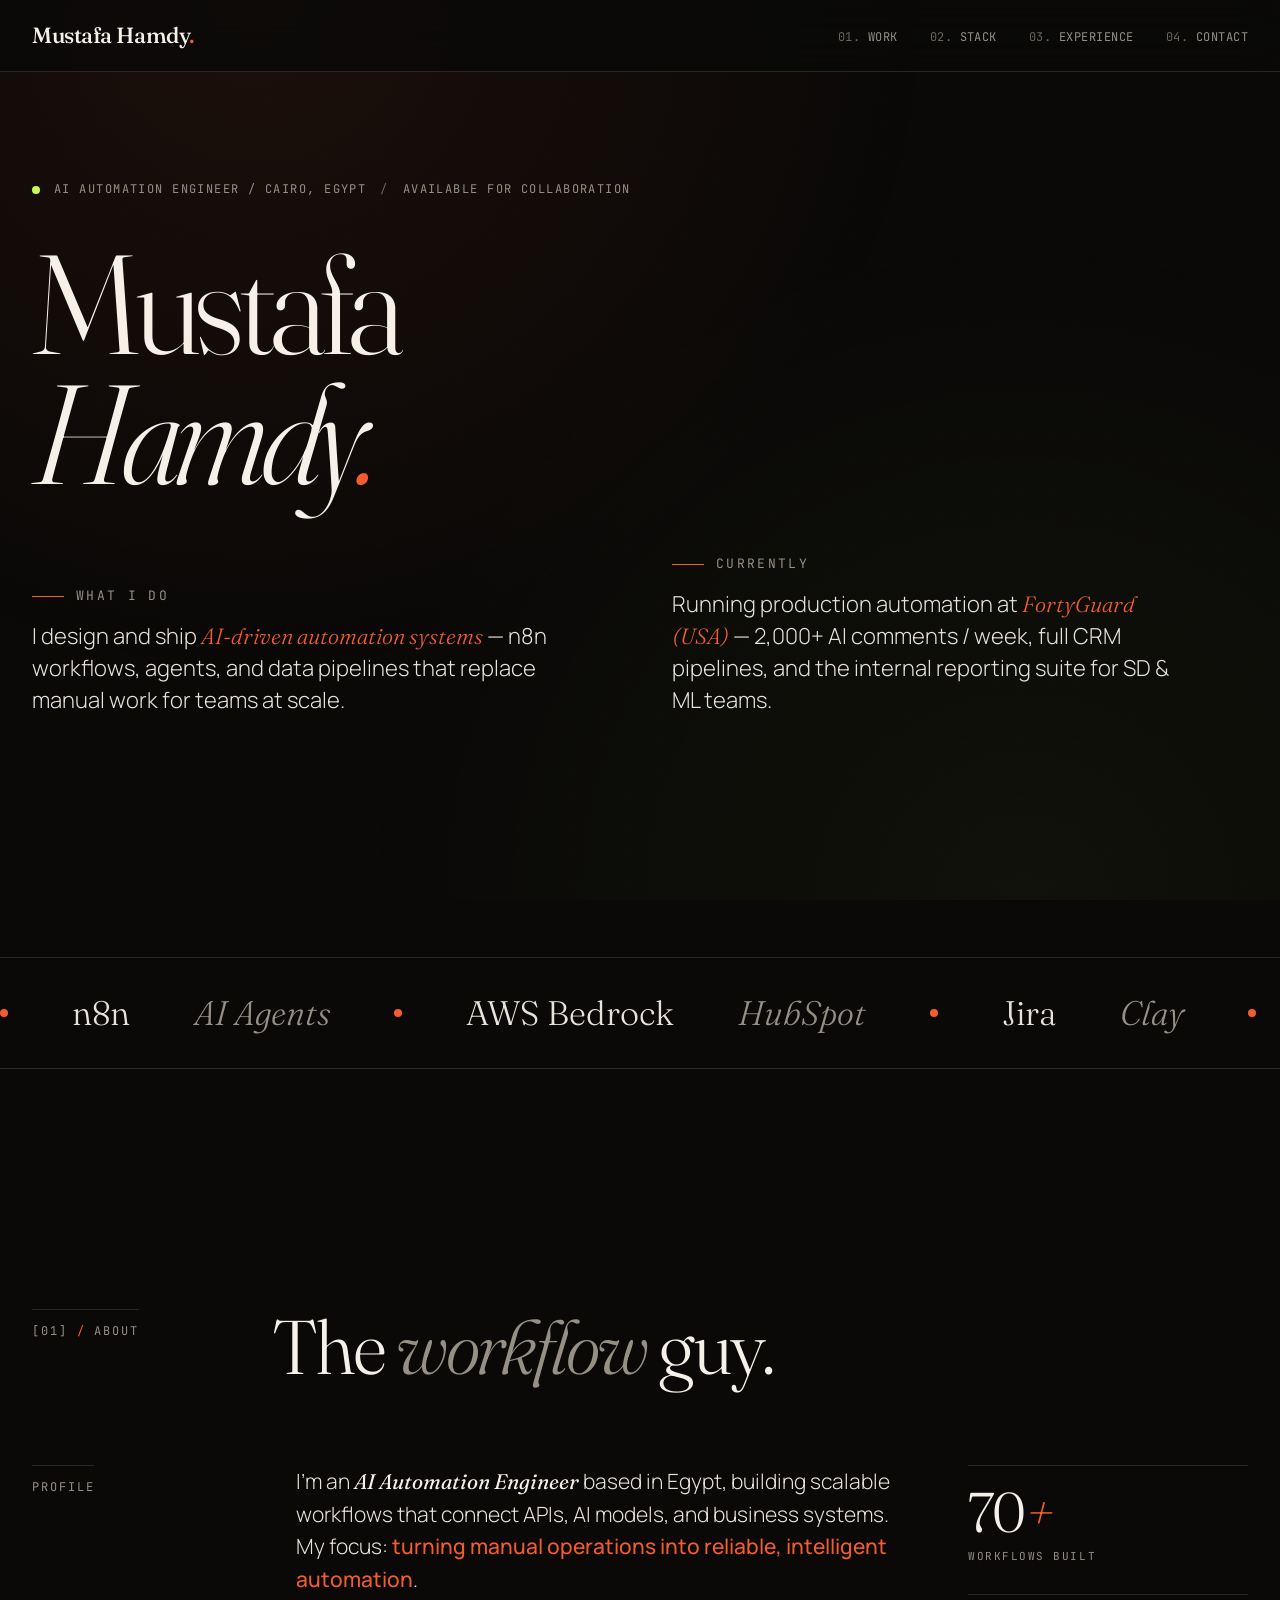
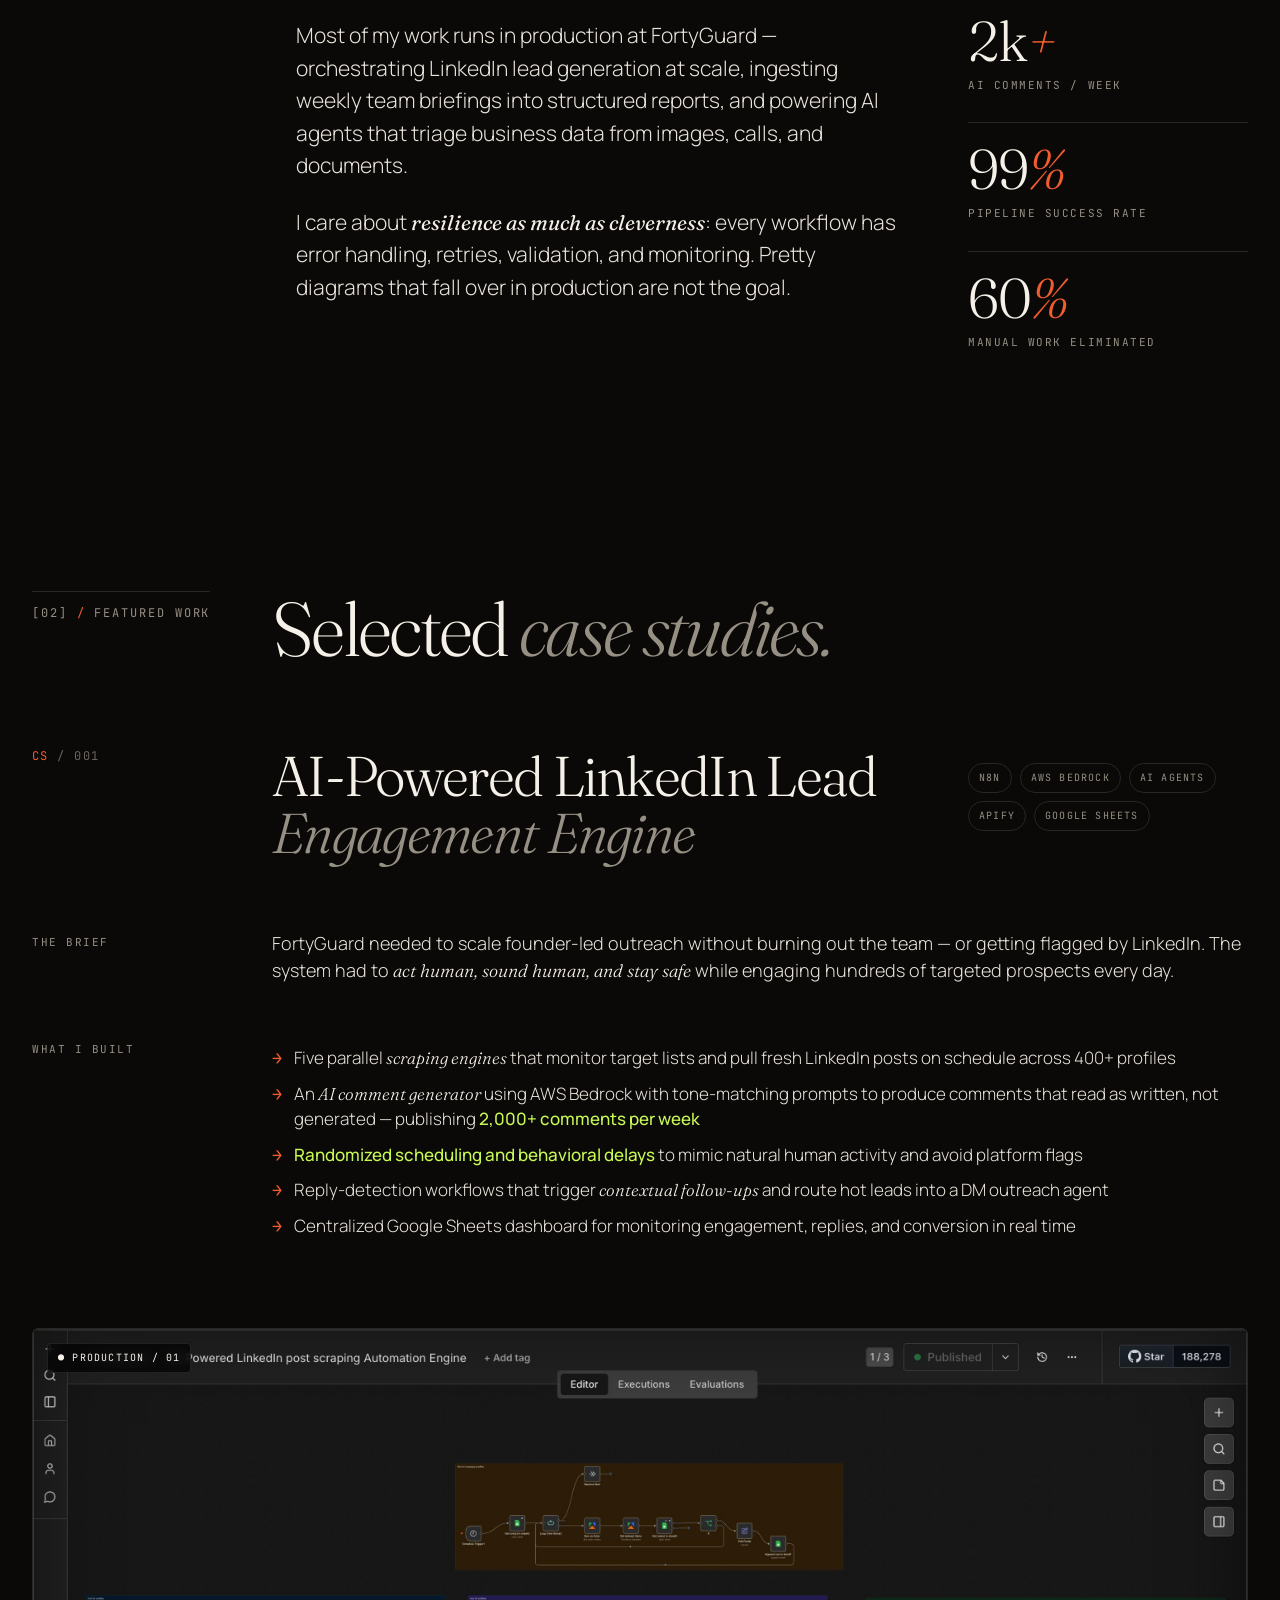
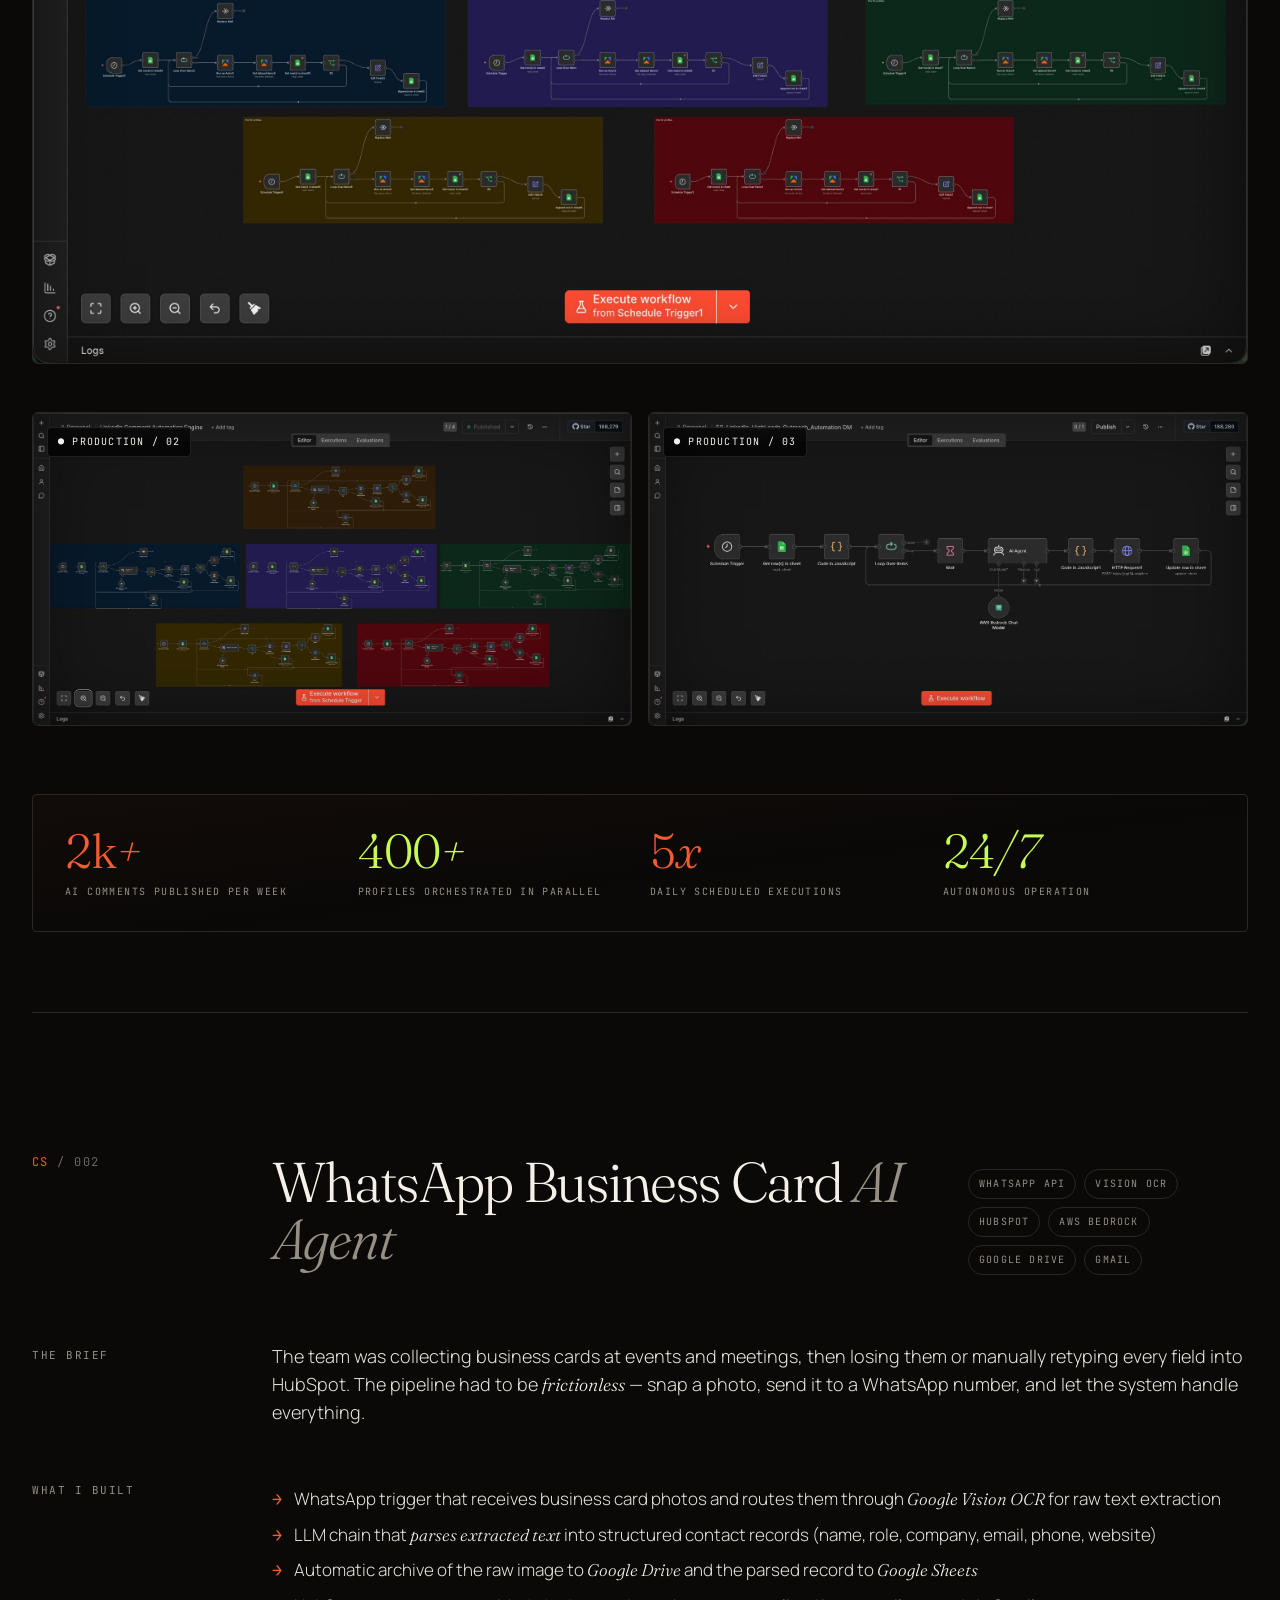
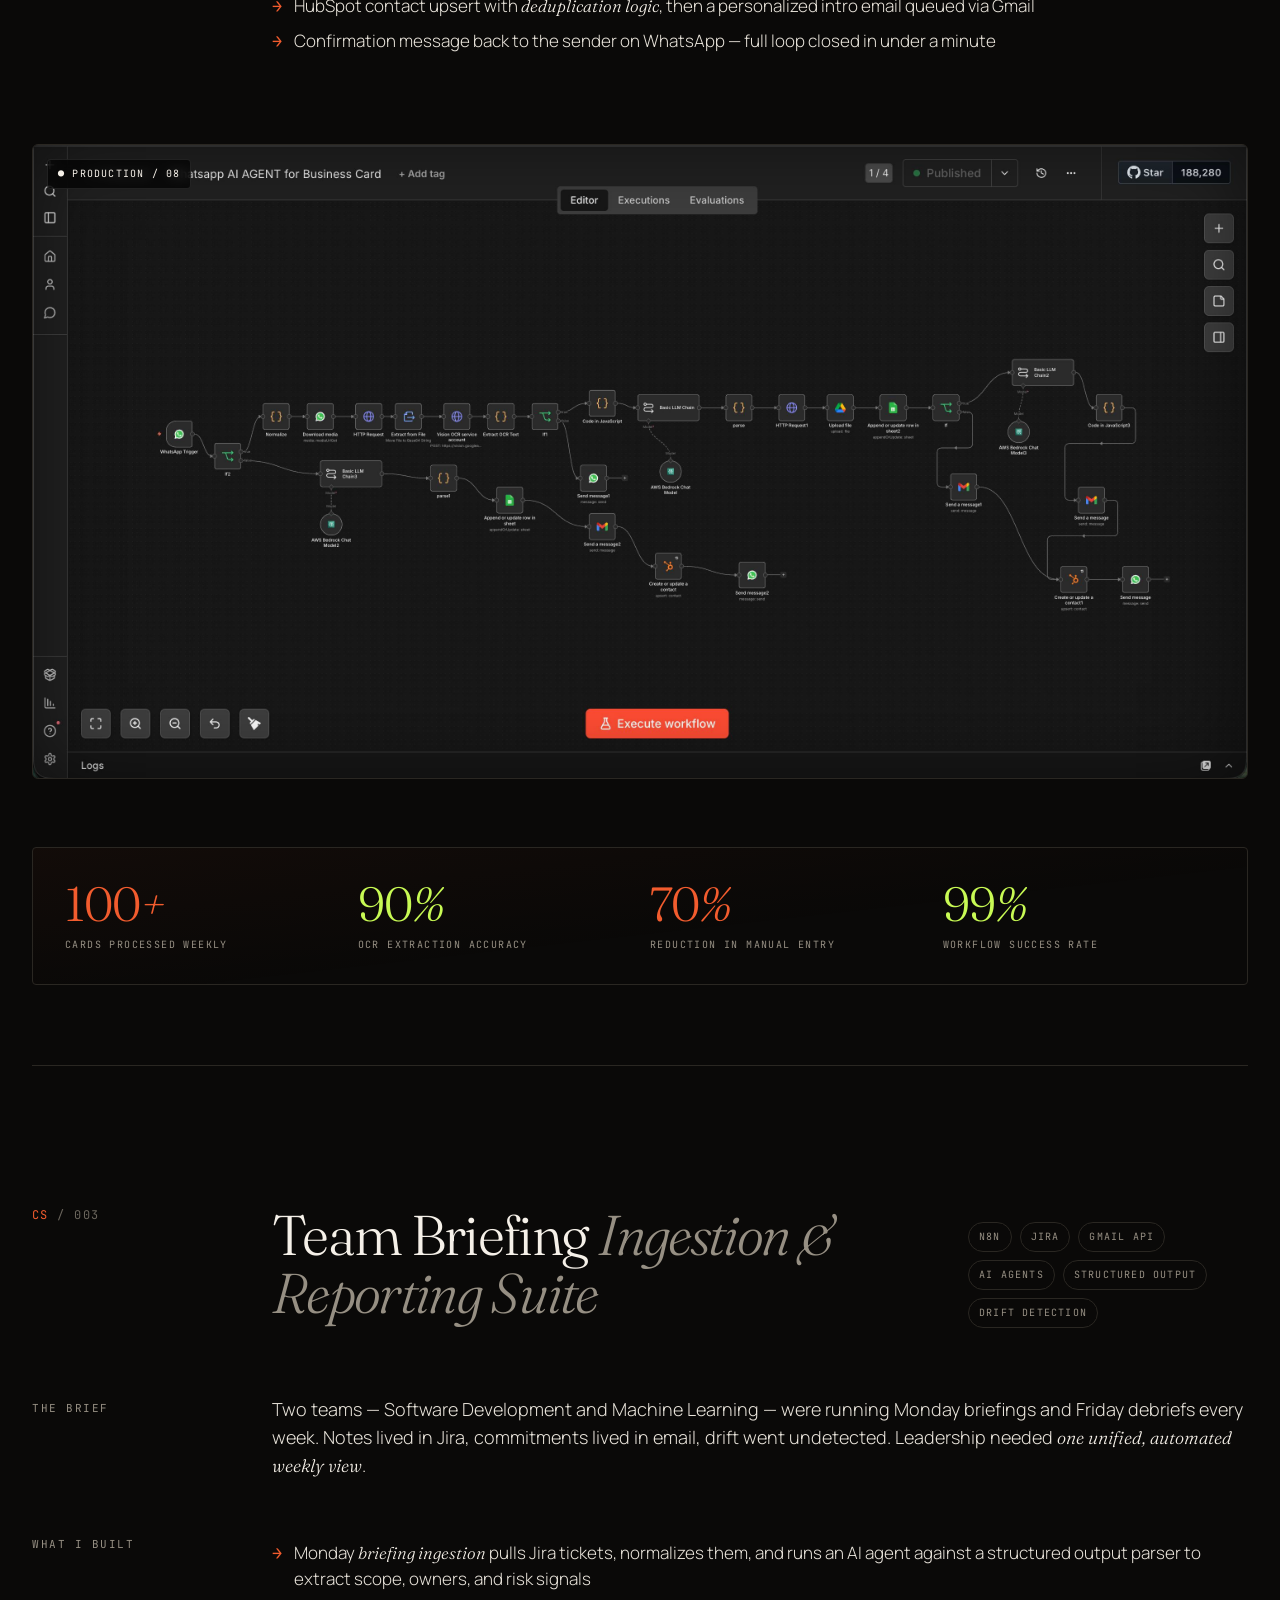
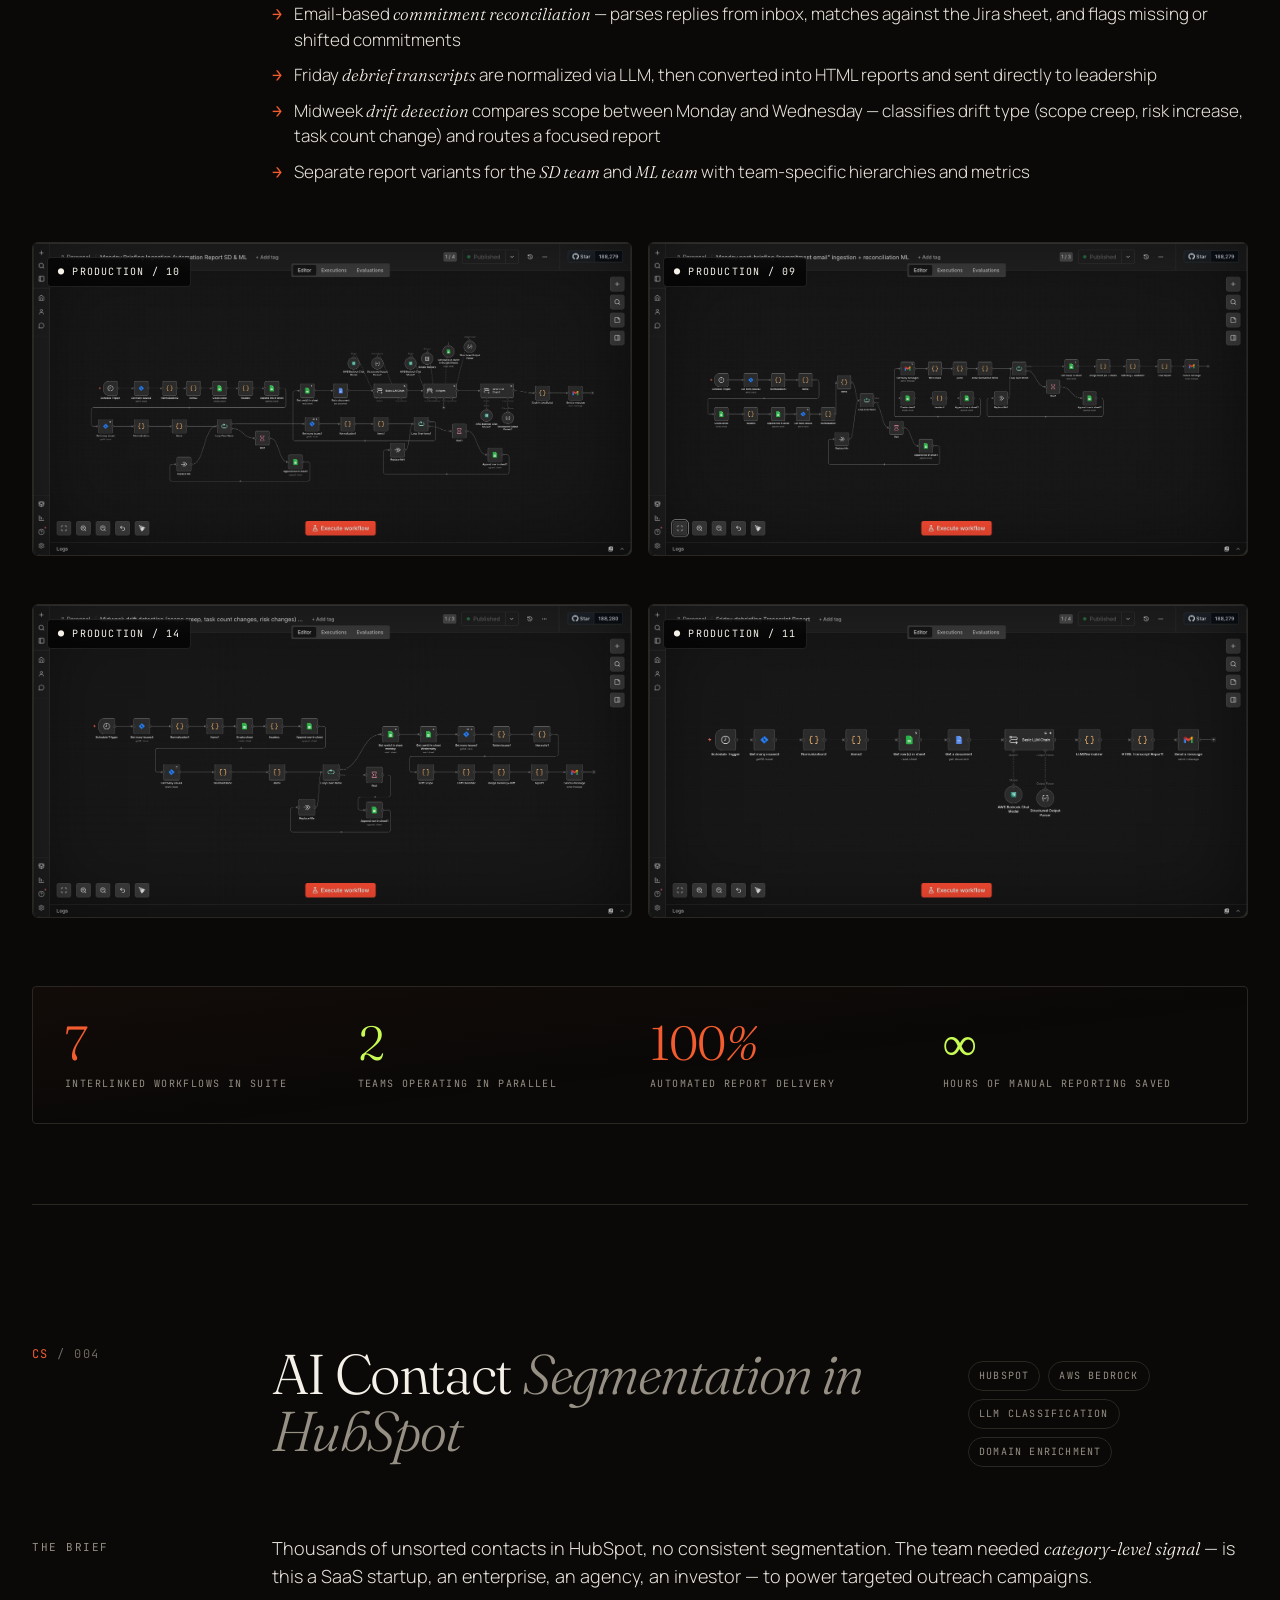
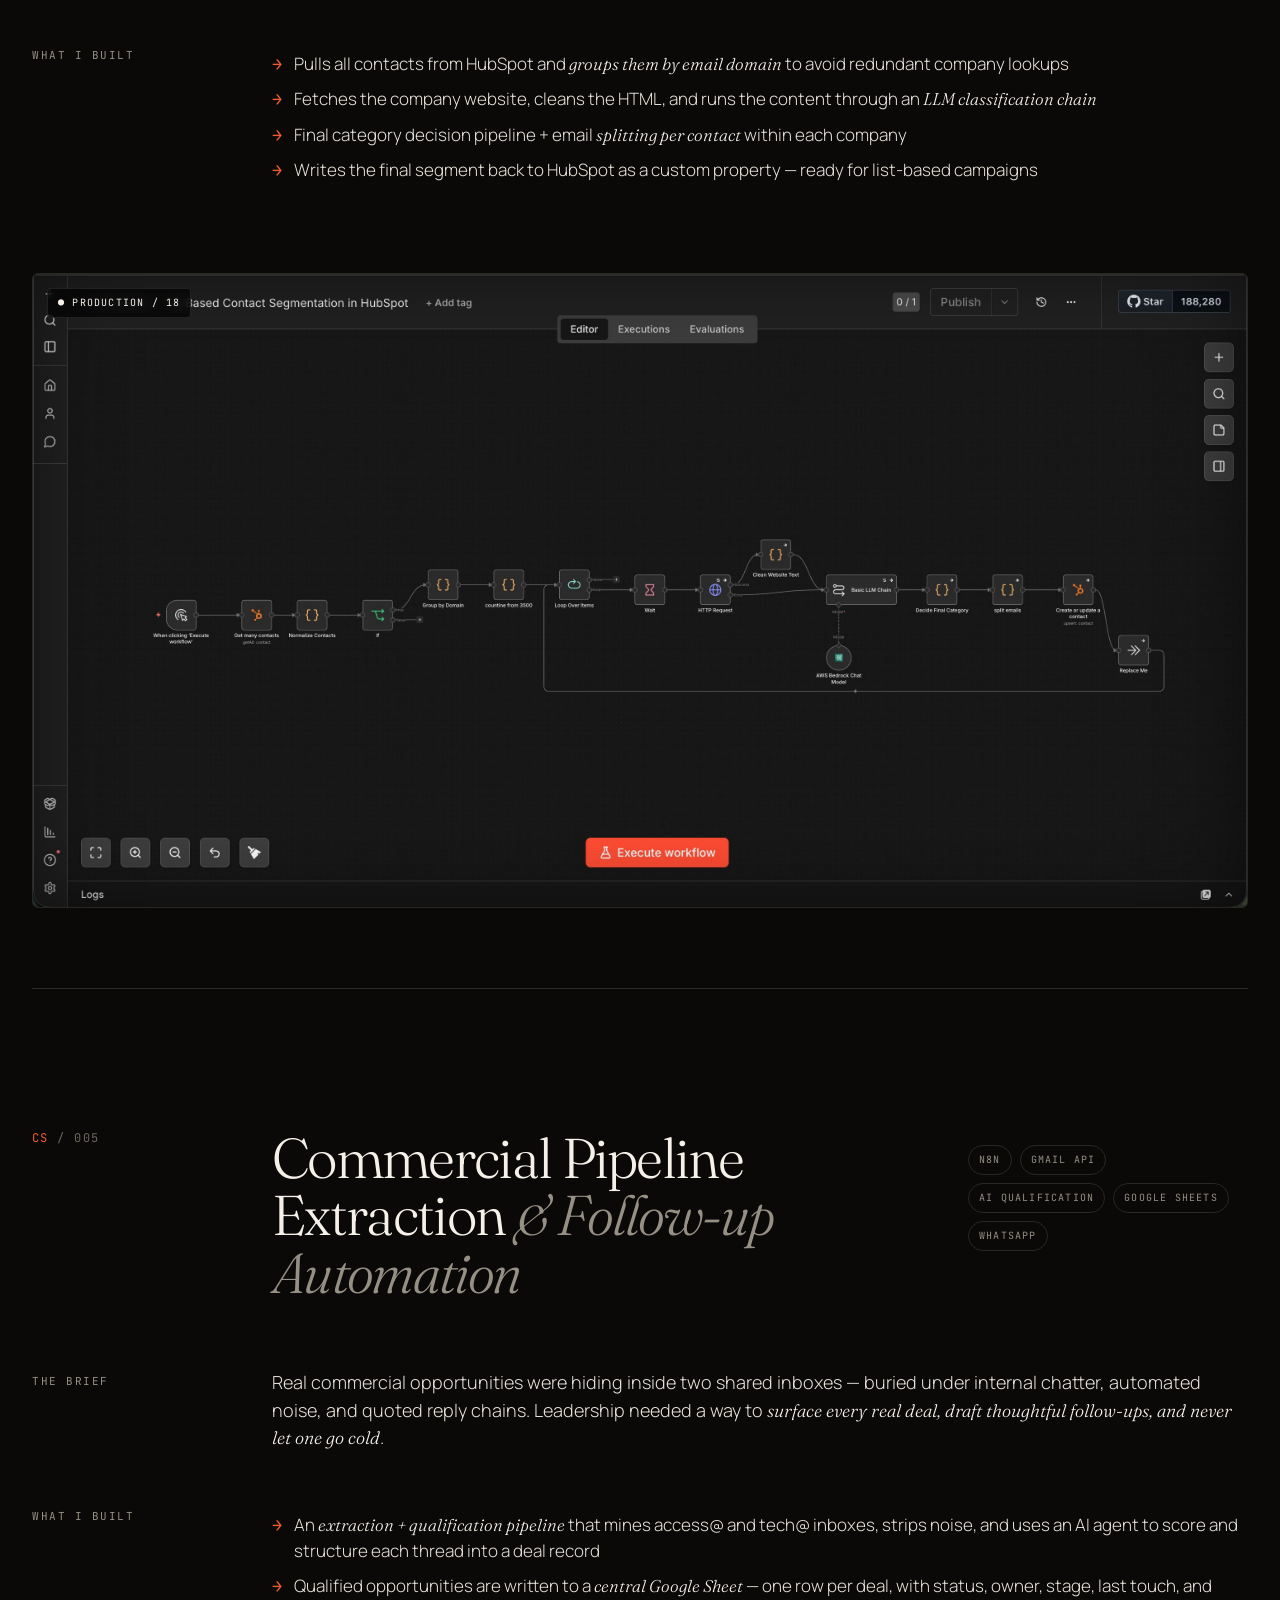
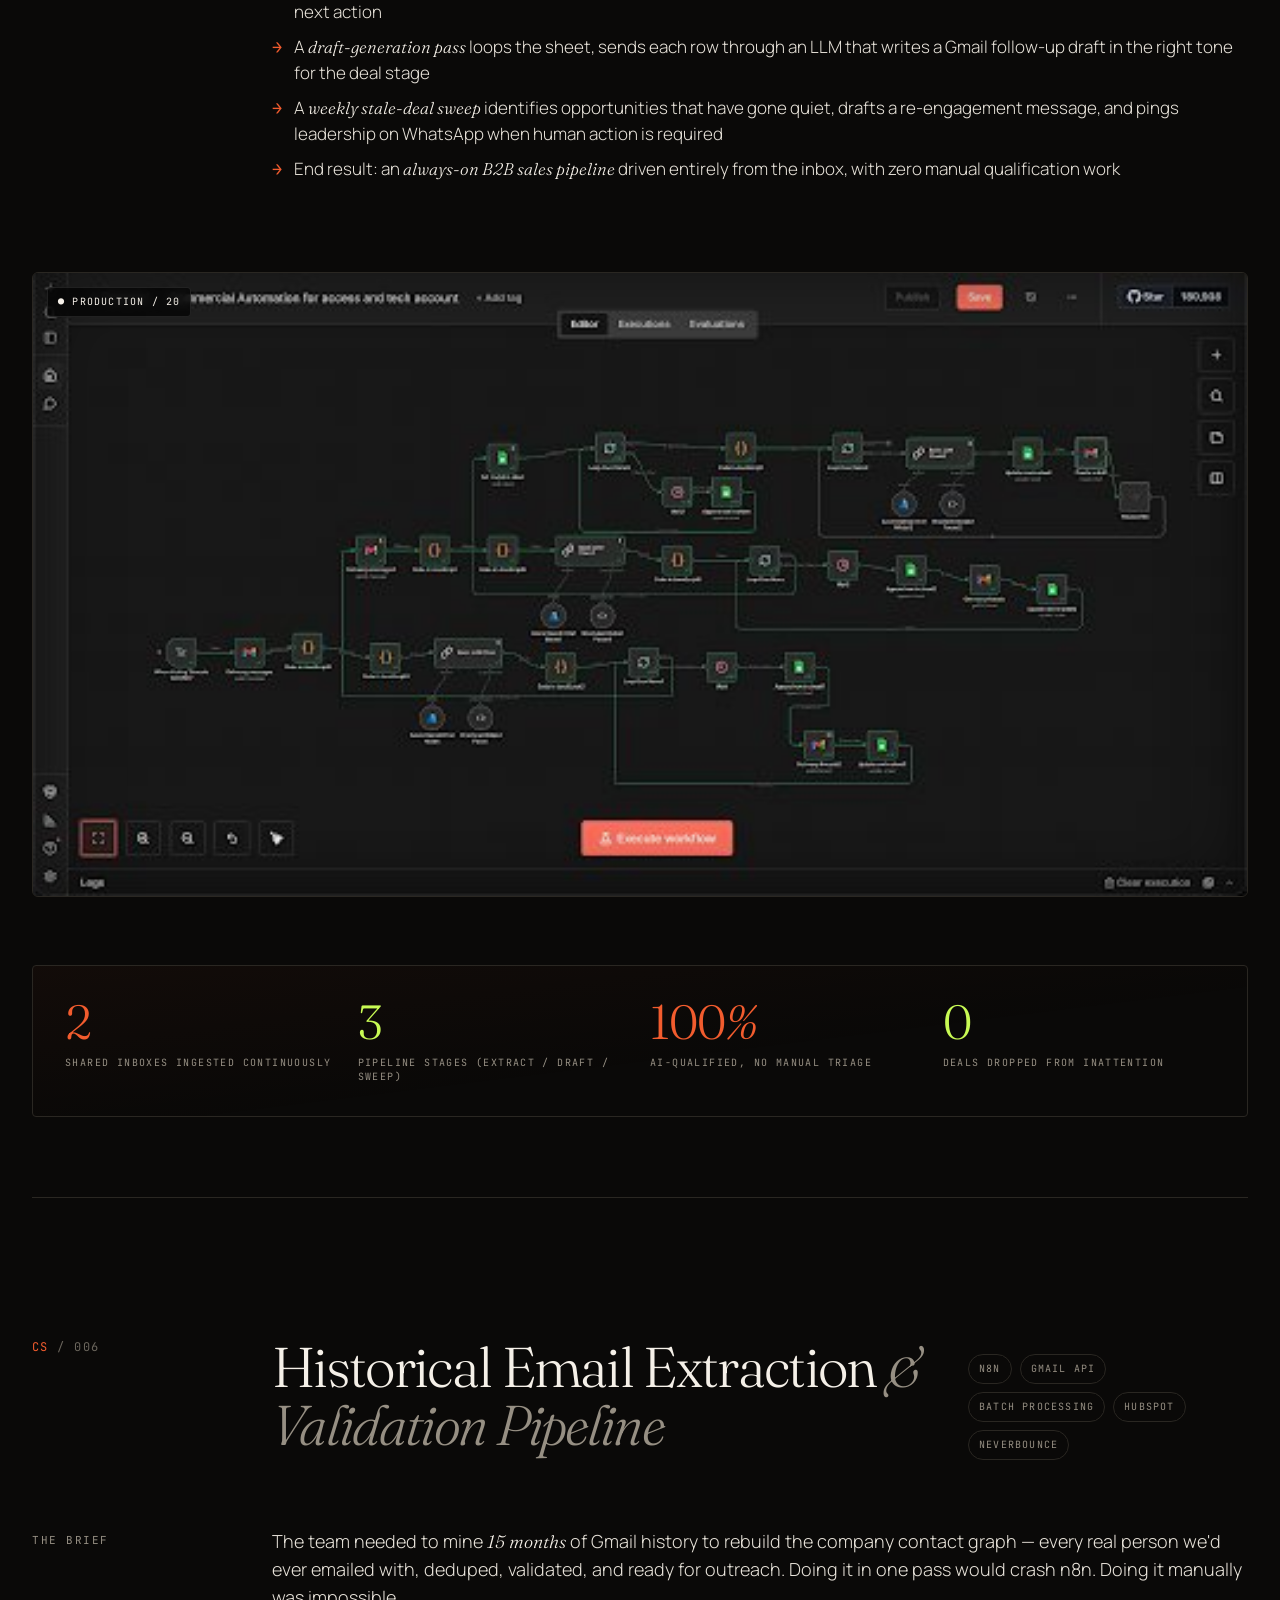
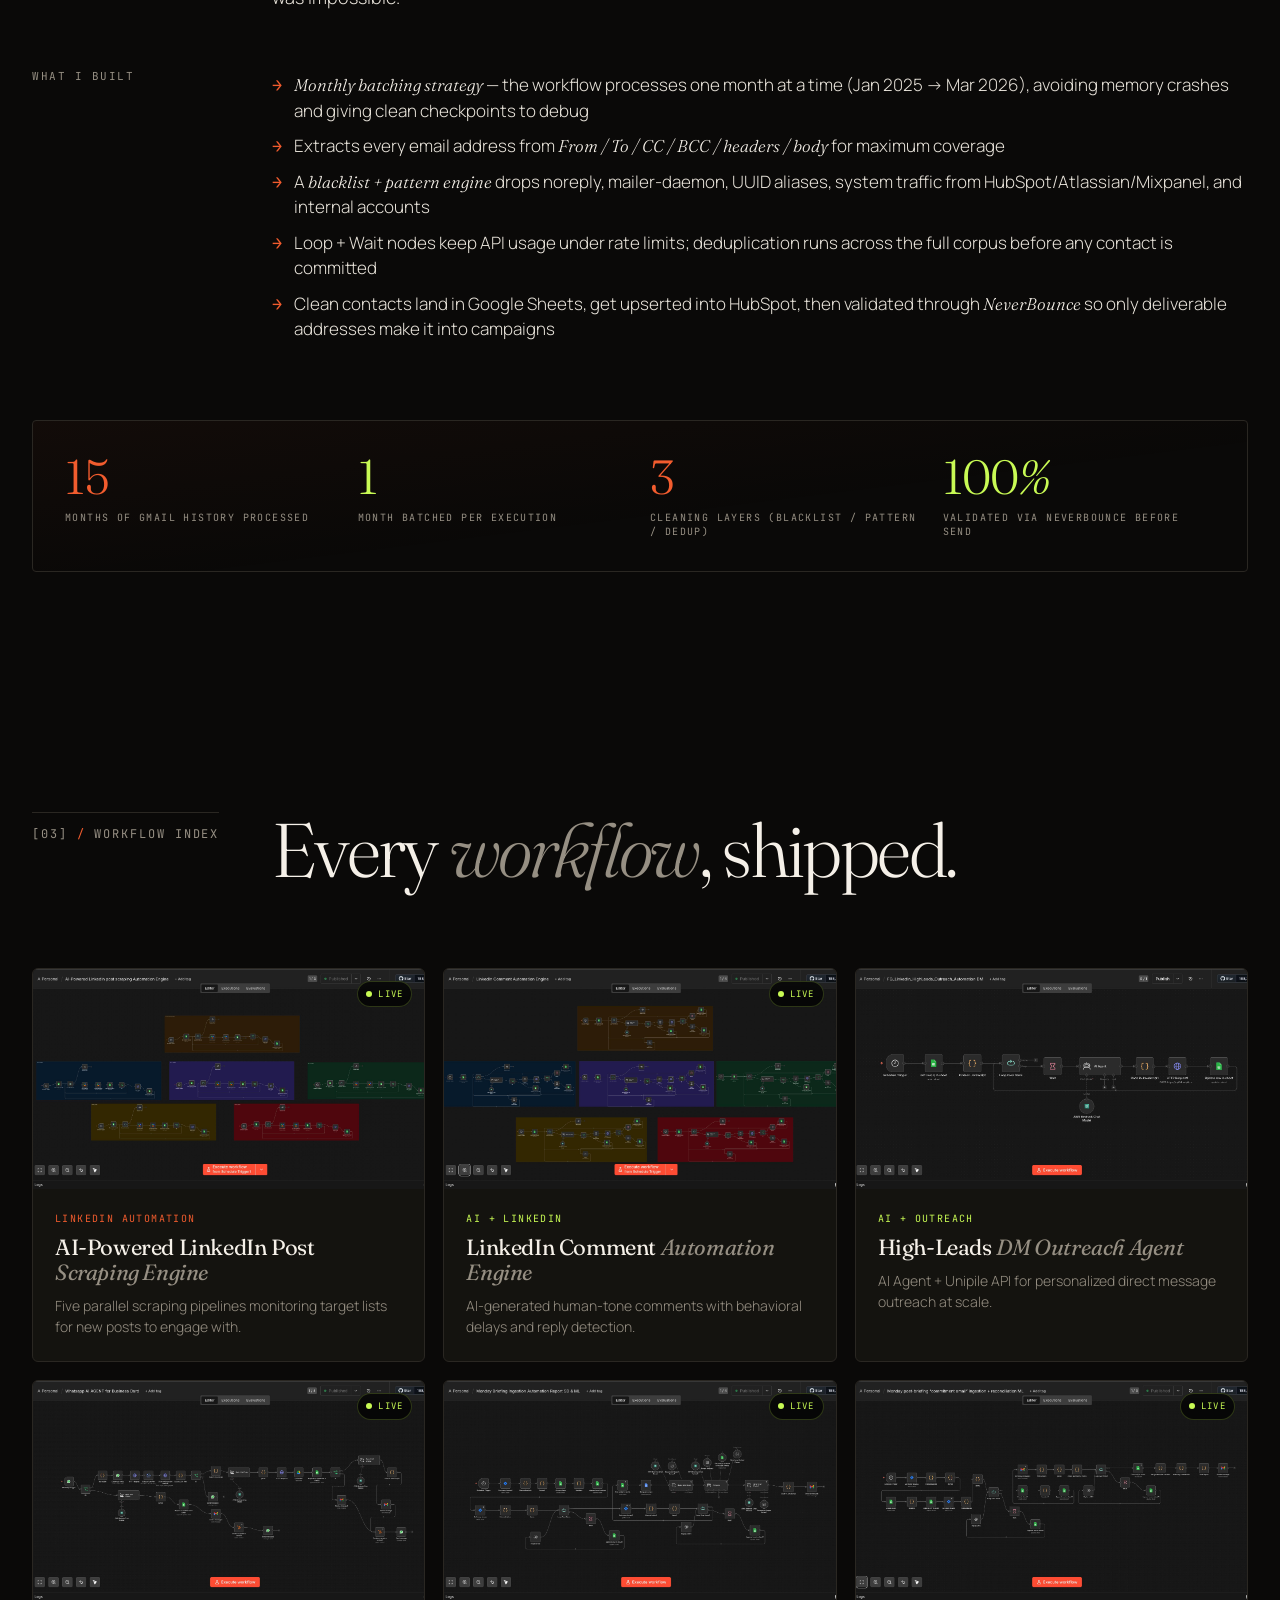
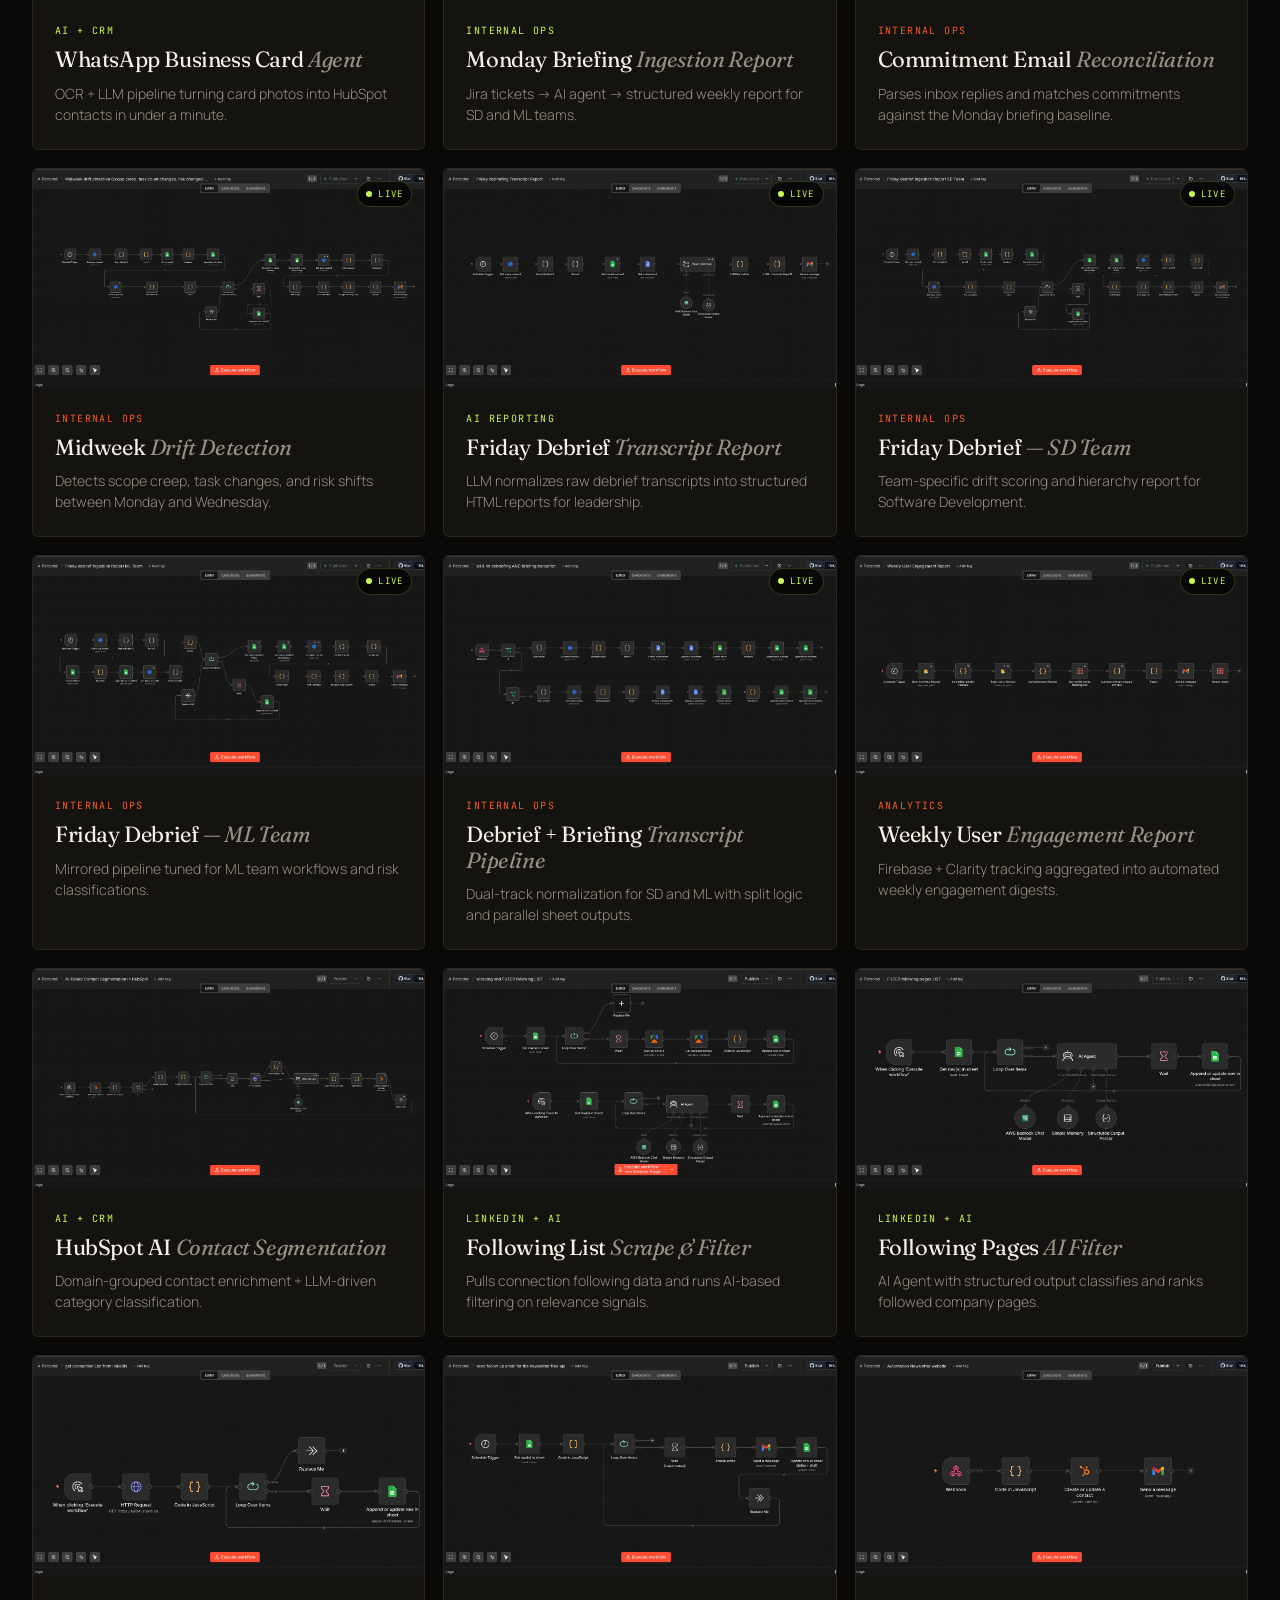
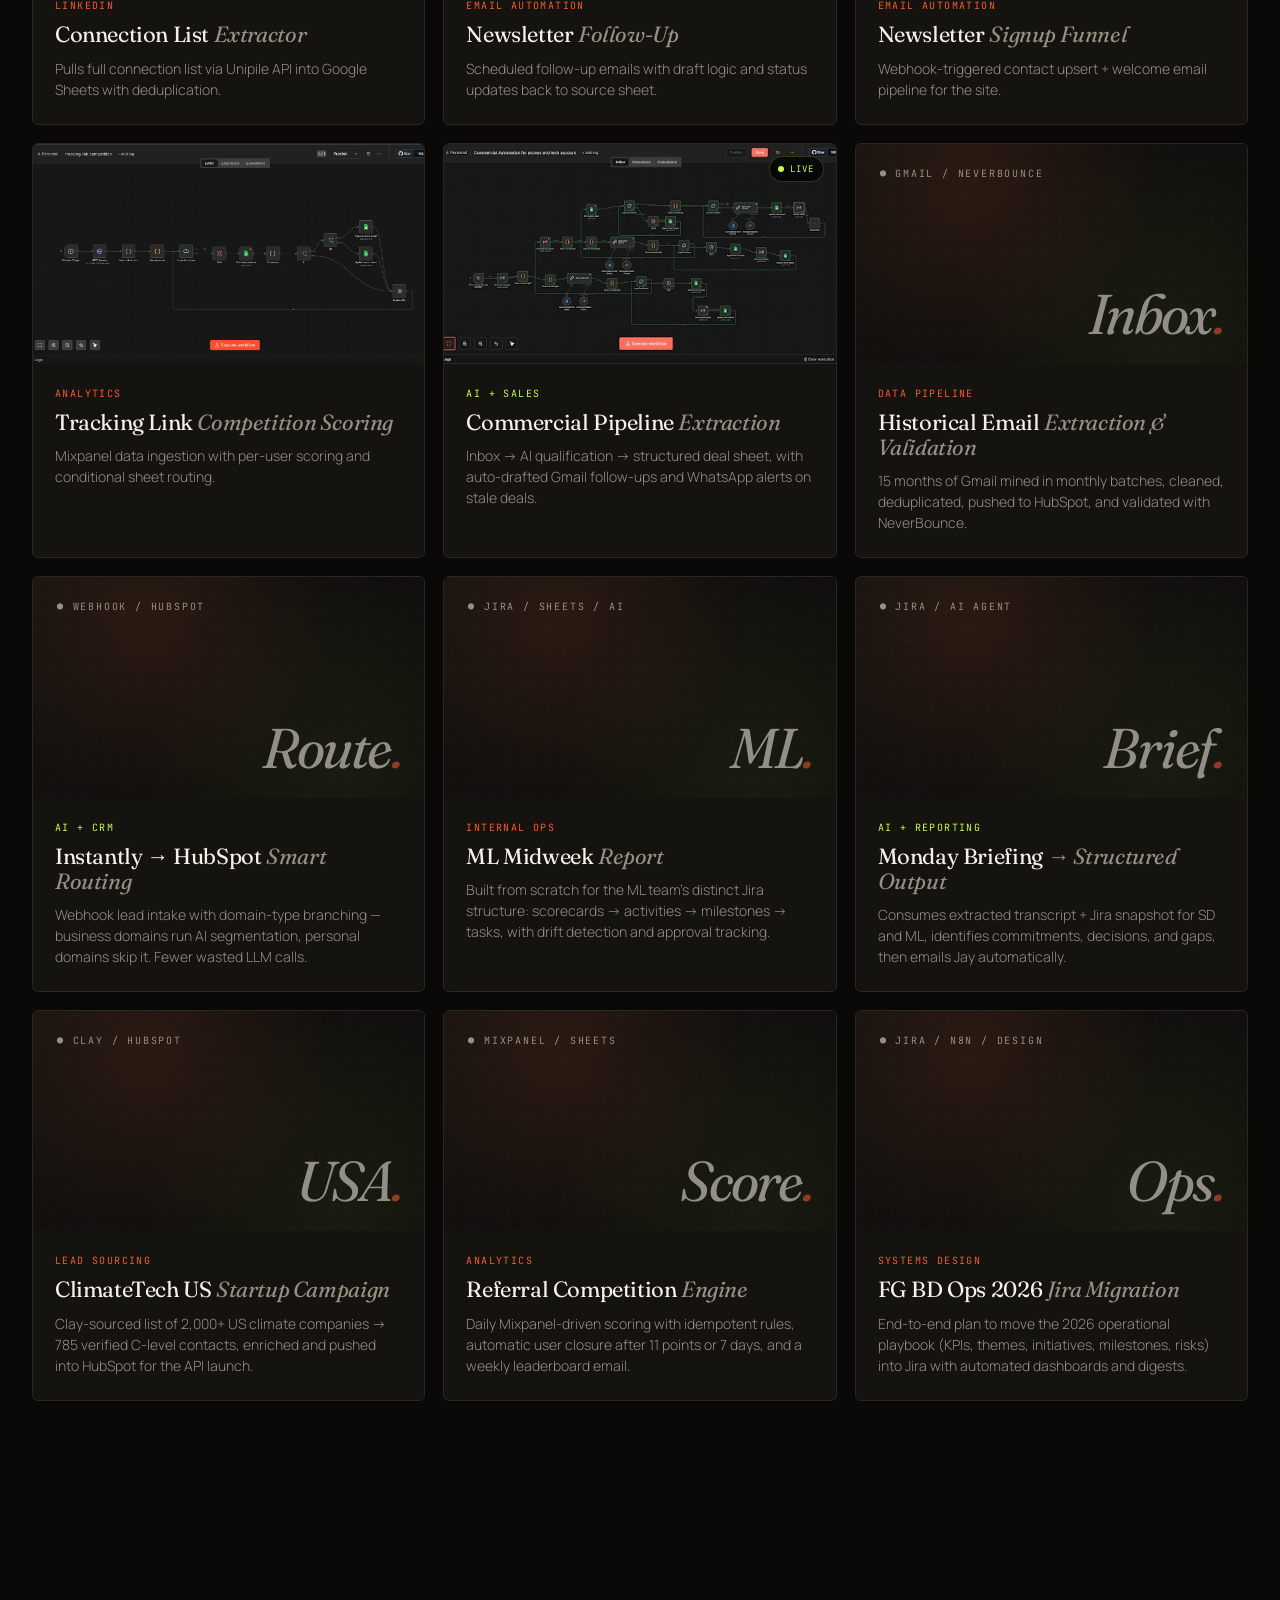
==== index.html @ 19686a2b "Add files via upload" ====
<!DOCTYPE html>
<html lang="en">
<head>
<meta charset="UTF-8" />
<meta name="viewport" content="width=device-width, initial-scale=1.0" />
<title>Mustafa Hamdy — AI Automation Engineer</title>
<meta name="description" content="Portfolio of Mustafa Hamdy — AI Automation Engineer specializing in n8n, AI agents, and end-to-end workflow automation." />
<link rel="preconnect" href="https://fonts.googleapis.com">
<link rel="preconnect" href="https://fonts.gstatic.com" crossorigin>
<link href="https://fonts.googleapis.com/css2?family=Fraunces:ital,opsz,wght@0,9..144,300..900;1,9..144,300..900&family=JetBrains+Mono:wght@300;400;500;600&family=Manrope:wght@300;400;500;600;700;800&display=swap" rel="stylesheet">
<style>
  :root {
    --bg: #0a0908;
    --bg-soft: #14130f;
    --bg-elev: #1c1a16;
    --border: #2a2722;
    --border-strong: #3a362f;
    --cream: #f5f0e8;
    --cream-soft: #e8e3da;
    --muted: #968f83;
    --muted-soft: #6b665d;
    --coral: #f25c2e;
    --coral-glow: rgba(242, 92, 46, 0.15);
    --lime: #c8fa54;
    --lime-glow: rgba(200, 250, 84, 0.12);
    --serif: 'Fraunces', Georgia, serif;
    --sans: 'Manrope', -apple-system, sans-serif;
    --mono: 'JetBrains Mono', monospace;
  }

  * { box-sizing: border-box; margin: 0; padding: 0; }
  html { scroll-behavior: smooth; }
  body {
    background: var(--bg);
    color: var(--cream);
    font-family: var(--sans);
    font-weight: 400;
    line-height: 1.6;
    overflow-x: hidden;
    -webkit-font-smoothing: antialiased;
    -moz-osx-font-smoothing: grayscale;
  }

  /* Background texture: subtle dots + warm gradient */
  body::before {
    content: '';
    position: fixed;
    inset: 0;
    background-image:
      radial-gradient(circle at 20% 0%, rgba(242, 92, 46, 0.08), transparent 50%),
      radial-gradient(circle at 80% 100%, rgba(200, 250, 84, 0.04), transparent 50%);
    pointer-events: none;
    z-index: 0;
  }
  body::after {
    content: '';
    position: fixed;
    inset: 0;
    background-image: radial-gradient(rgba(255,255,255,0.025) 1px, transparent 1px);
    background-size: 28px 28px;
    pointer-events: none;
    z-index: 0;
    opacity: 0.6;
  }

  /* Typography */
  h1, h2, h3, h4 {
    font-family: var(--serif);
    font-weight: 400;
    letter-spacing: -0.02em;
    line-height: 1.05;
  }
  .mono { font-family: var(--mono); }
  .italic { font-style: italic; }

  /* Layout container */
  .wrap {
    max-width: 1320px;
    margin: 0 auto;
    padding: 0 32px;
    position: relative;
    z-index: 1;
  }
  @media (max-width: 640px) {
    .wrap { padding: 0 20px; }
  }

  /* Nav */
  nav {
    position: fixed;
    top: 0;
    left: 0;
    right: 0;
    z-index: 100;
    padding: 18px 0;
    background: rgba(10, 9, 8, 0.78);
    backdrop-filter: blur(18px);
    -webkit-backdrop-filter: blur(18px);
    border-bottom: 1px solid var(--border);
  }
  nav .wrap {
    display: flex;
    justify-content: space-between;
    align-items: center;
  }
  .logo {
    font-family: var(--serif);
    font-size: 22px;
    font-weight: 500;
    letter-spacing: -0.02em;
  }
  .logo .dot {
    color: var(--coral);
  }
  .nav-links {
    display: flex;
    gap: 32px;
    list-style: none;
  }
  .nav-links a {
    color: var(--muted);
    text-decoration: none;
    font-family: var(--mono);
    font-size: 12px;
    font-weight: 400;
    letter-spacing: 0.04em;
    text-transform: uppercase;
    transition: color 0.2s ease;
    position: relative;
  }
  .nav-links a:hover { color: var(--cream); }
  .nav-links a::before {
    content: counter(navcount, decimal-leading-zero) '. ';
    color: var(--muted-soft);
  }
  .nav-links { counter-reset: navcount; }
  .nav-links li { counter-increment: navcount; }
  @media (max-width: 768px) {
    .nav-links { display: none; }
  }

  /* Hero */
  .hero {
    padding: 180px 0 120px;
    position: relative;
  }
  .hero-meta {
    display: flex;
    align-items: center;
    gap: 14px;
    font-family: var(--mono);
    font-size: 12px;
    color: var(--muted);
    text-transform: uppercase;
    letter-spacing: 0.12em;
    margin-bottom: 40px;
    animation: fadeUp 0.8s ease both;
  }
  .hero-meta .pulse {
    width: 8px; height: 8px;
    border-radius: 50%;
    background: var(--lime);
    box-shadow: 0 0 0 0 var(--lime-glow);
    animation: pulse 2s infinite;
  }
  @keyframes pulse {
    0% { box-shadow: 0 0 0 0 rgba(200, 250, 84, 0.5); }
    70% { box-shadow: 0 0 0 10px rgba(200, 250, 84, 0); }
    100% { box-shadow: 0 0 0 0 rgba(200, 250, 84, 0); }
  }

  .hero h1 {
    font-size: clamp(56px, 11vw, 168px);
    font-weight: 300;
    line-height: 0.92;
    letter-spacing: -0.045em;
    margin-bottom: 8px;
  }
  .hero h1 .last {
    font-style: italic;
    font-weight: 300;
    color: var(--cream);
  }
  .hero h1 .last::after {
    content: '.';
    color: var(--coral);
  }
  .hero h1 span.line {
    display: block;
    animation: fadeUp 0.9s ease both;
  }
  .hero h1 span.line:nth-child(1) { animation-delay: 0.1s; }
  .hero h1 span.line:nth-child(2) { animation-delay: 0.25s; }

  .hero-role {
    margin-top: 56px;
    display: grid;
    grid-template-columns: 1fr 1fr;
    gap: 64px;
    align-items: end;
    animation: fadeUp 1s 0.5s ease both;
  }
  @media (max-width: 768px) {
    .hero-role { grid-template-columns: 1fr; gap: 32px; }
  }
  .hero-role .tag {
    font-family: var(--mono);
    font-size: 13px;
    color: var(--muted);
    text-transform: uppercase;
    letter-spacing: 0.18em;
    margin-bottom: 14px;
    display: flex;
    align-items: center;
    gap: 12px;
  }
  .hero-role .tag::before {
    content: '';
    width: 32px;
    height: 1px;
    background: var(--coral);
    display: block;
  }
  .hero-role p {
    font-size: 22px;
    line-height: 1.45;
    color: var(--cream-soft);
    font-weight: 300;
    max-width: 520px;
  }
  .hero-role p em {
    font-family: var(--serif);
    font-style: italic;
    color: var(--coral);
  }

  @keyframes fadeUp {
    from { opacity: 0; transform: translateY(24px); }
    to { opacity: 1; transform: translateY(0); }
  }

  /* Marquee */
  .marquee {
    margin: 120px 0;
    padding: 28px 0;
    border-top: 1px solid var(--border);
    border-bottom: 1px solid var(--border);
    overflow: hidden;
    position: relative;
  }
  .marquee-track {
    display: flex;
    gap: 64px;
    animation: scroll 38s linear infinite;
    white-space: nowrap;
    width: max-content;
  }
  .marquee-item {
    font-family: var(--serif);
    font-size: 34px;
    font-weight: 300;
    color: var(--cream-soft);
    display: flex;
    align-items: center;
    gap: 64px;
  }
  .marquee-item .dot {
    width: 8px;
    height: 8px;
    background: var(--coral);
    border-radius: 50%;
    flex-shrink: 0;
  }
  .marquee-item:nth-child(even) {
    font-style: italic;
    color: var(--muted);
  }
  @keyframes scroll {
    from { transform: translateX(0); }
    to { transform: translateX(-50%); }
  }

  /* Sections */
  section {
    padding: 120px 0;
    position: relative;
  }
  @media (max-width: 768px) {
    section { padding: 64px 0; }
  }
  @media (max-width: 480px) {
    section { padding: 48px 0; }
  }
  .section-head {
    display: grid;
    grid-template-columns: 200px 1fr;
    gap: 40px;
    margin-bottom: 80px;
    align-items: start;
  }
  @media (max-width: 768px) {
    .section-head { grid-template-columns: 1fr; gap: 16px; margin-bottom: 48px; }
  }
  .section-num {
    font-family: var(--mono);
    font-size: 12px;
    color: var(--muted);
    text-transform: uppercase;
    letter-spacing: 0.16em;
    padding-top: 12px;
    border-top: 1px solid var(--border);
    display: inline-block;
    width: fit-content;
  }
  .section-num .dot { color: var(--coral); }
  .section-title {
    font-size: clamp(40px, 6vw, 76px);
    font-weight: 300;
    letter-spacing: -0.035em;
    line-height: 1;
  }
  .section-title em {
    font-style: italic;
    color: var(--muted);
  }
  .section-title .accent { color: var(--coral); }

  /* About */
  .about-grid {
    display: grid;
    grid-template-columns: 200px 1fr 280px;
    gap: 64px;
    align-items: start;
  }
  @media (max-width: 968px) {
    .about-grid { grid-template-columns: 1fr; gap: 40px; }
  }
  .about-text p {
    font-size: 21px;
    line-height: 1.55;
    color: var(--cream-soft);
    font-weight: 300;
    margin-bottom: 24px;
  }
  .about-text p:last-child { margin-bottom: 0; }
  .about-text em {
    font-family: var(--serif);
    font-style: italic;
    color: var(--cream);
    font-weight: 400;
  }
  .about-text strong {
    color: var(--coral);
    font-weight: 500;
  }

  .stat-stack {
    display: flex;
    flex-direction: column;
    gap: 28px;
  }
  .stat {
    border-top: 1px solid var(--border);
    padding-top: 18px;
  }
  .stat .num {
    font-family: var(--serif);
    font-size: 56px;
    font-weight: 300;
    line-height: 1;
    color: var(--cream);
    letter-spacing: -0.02em;
  }
  .stat .num em {
    font-style: italic;
    color: var(--coral);
  }
  .stat .lbl {
    font-family: var(--mono);
    font-size: 11px;
    color: var(--muted);
    text-transform: uppercase;
    letter-spacing: 0.14em;
    margin-top: 8px;
  }

  /* Featured Projects */
  .case {
    display: grid;
    grid-template-columns: 1fr;
    gap: 32px;
    margin-bottom: 140px;
    padding-bottom: 80px;
    border-bottom: 1px solid var(--border);
  }
  .case:last-child { border-bottom: none; margin-bottom: 0; padding-bottom: 0; }
  .case-header {
    display: grid;
    grid-template-columns: 200px 1fr 280px;
    gap: 40px;
    margin-bottom: 16px;
  }
  @media (max-width: 968px) {
    .case-header { grid-template-columns: 1fr; gap: 16px; }
  }
  .case-num {
    font-family: var(--mono);
    font-size: 12px;
    color: var(--muted-soft);
    letter-spacing: 0.12em;
  }
  .case-num .accent { color: var(--coral); }
  .case h3 {
    font-size: clamp(32px, 4.4vw, 56px);
    line-height: 1.02;
    letter-spacing: -0.03em;
    font-weight: 300;
  }
  .case h3 em {
    font-style: italic;
    color: var(--muted);
  }
  .case-tags {
    display: flex;
    flex-wrap: wrap;
    gap: 8px;
    align-content: start;
    padding-top: 16px;
  }
  .case-tag {
    font-family: var(--mono);
    font-size: 10px;
    text-transform: uppercase;
    letter-spacing: 0.12em;
    color: var(--muted);
    padding: 6px 10px;
    border: 1px solid var(--border);
    border-radius: 100px;
  }
  .case-body {
    display: grid;
    grid-template-columns: 200px 1fr;
    gap: 40px;
    margin-top: 20px;
  }
  @media (max-width: 968px) {
    .case-body { grid-template-columns: 1fr; gap: 24px; }
  }
  .case-body .label {
    font-family: var(--mono);
    font-size: 11px;
    color: var(--muted);
    text-transform: uppercase;
    letter-spacing: 0.14em;
    padding-top: 4px;
  }
  .case-body .content p {
    font-size: 18px;
    line-height: 1.55;
    color: var(--cream-soft);
    font-weight: 300;
    margin-bottom: 14px;
  }
  .case-body .content p:last-child { margin-bottom: 0; }
  .case-body .content em {
    font-family: var(--serif);
    font-style: italic;
    color: var(--cream);
  }
  .case-body .content strong {
    color: var(--lime);
    font-weight: 500;
  }
  .case-body ul {
    list-style: none;
    margin-top: 8px;
  }
  .case-body ul li {
    font-size: 17px;
    line-height: 1.5;
    color: var(--cream-soft);
    font-weight: 300;
    padding-left: 22px;
    position: relative;
    margin-bottom: 10px;
  }
  .case-body ul li::before {
    content: '→';
    position: absolute;
    left: 0;
    top: 1px;
    color: var(--coral);
    font-family: var(--mono);
  }

  .case-impact {
    display: grid;
    grid-template-columns: repeat(auto-fit, minmax(180px, 1fr));
    gap: 20px;
    margin-top: 36px;
    padding: 32px;
    border: 1px solid var(--border);
    background: linear-gradient(to bottom right, rgba(242,92,46,0.04), transparent 60%);
    border-radius: 4px;
  }
  .impact-num {
    font-family: var(--serif);
    font-size: 48px;
    font-weight: 300;
    line-height: 1;
    color: var(--coral);
    letter-spacing: -0.02em;
  }
  .impact-num.alt { color: var(--lime); }
  .impact-num em { font-style: italic; }
  .impact-lbl {
    font-family: var(--mono);
    font-size: 10px;
    color: var(--muted);
    text-transform: uppercase;
    letter-spacing: 0.14em;
    margin-top: 10px;
    line-height: 1.4;
  }

  /* Workflow showcase image */
  .workflow-img {
    margin-top: 48px;
    position: relative;
    border: 1px solid var(--border);
    border-radius: 6px;
    overflow: hidden;
    background: #0d0d0d;
  }
  .workflow-img img {
    display: block;
    width: 100%;
    height: auto;
  }
  .workflow-img::after {
    content: '';
    position: absolute;
    inset: 0;
    pointer-events: none;
    box-shadow: inset 0 0 80px rgba(0,0,0,0.5);
  }
  .workflow-img .badge {
    position: absolute;
    top: 14px;
    left: 14px;
    font-family: var(--mono);
    font-size: 10px;
    color: var(--cream);
    background: rgba(0,0,0,0.7);
    backdrop-filter: blur(6px);
    padding: 6px 10px;
    border-radius: 4px;
    border: 1px solid rgba(255,255,255,0.1);
    text-transform: uppercase;
    letter-spacing: 0.12em;
    z-index: 2;
  }
  .workflow-img .stack {
    margin-top: 12px;
    display: flex;
    gap: 14px;
  }
  .workflow-img .stack-card {
    flex: 1;
    border: 1px solid var(--border);
    border-radius: 6px;
    overflow: hidden;
    position: relative;
  }
  .workflow-img .stack-card img { display: block; width: 100%; }
  .stack-row {
    display: grid;
    grid-template-columns: 1fr 1fr;
    gap: 16px;
    margin-top: 16px;
  }
  @media (max-width: 640px) {
    .stack-row { grid-template-columns: 1fr; }
  }
  .stack-row .workflow-img { margin-top: 0; }

  /* Gallery */
  .gallery {
    display: grid;
    grid-template-columns: repeat(3, 1fr);
    gap: 18px;
  }
  @media (max-width: 968px) {
    .gallery { grid-template-columns: repeat(2, 1fr); }
  }
  @media (max-width: 640px) {
    .gallery { grid-template-columns: 1fr; }
  }
  .card {
    border: 1px solid var(--border);
    border-radius: 6px;
    overflow: hidden;
    background: var(--bg-soft);
    transition: all 0.35s cubic-bezier(0.2, 0.8, 0.2, 1);
    position: relative;
    cursor: pointer;
  }
  .card:hover {
    transform: translateY(-4px);
    border-color: var(--border-strong);
    box-shadow: 0 24px 60px -20px rgba(0,0,0,0.6);
  }
  .card .img-wrap {
    aspect-ratio: 16 / 9;
    overflow: hidden;
    background: #0d0d0d;
    position: relative;
  }
  .card .img-wrap img {
    display: block;
    width: 100%;
    height: 100%;
    object-fit: cover;
    transition: transform 0.6s cubic-bezier(0.2, 0.8, 0.2, 1);
  }
  .card:hover .img-wrap img { transform: scale(1.04); }
  /* Placeholder shown when a workflow has no screenshot yet */
  .card .img-placeholder {
    position: absolute;
    inset: 0;
    display: flex;
    flex-direction: column;
    align-items: flex-start;
    justify-content: space-between;
    padding: 22px 24px;
    background:
      radial-gradient(circle at 30% 20%, rgba(242, 92, 46, 0.10), transparent 55%),
      radial-gradient(circle at 80% 90%, rgba(200, 250, 84, 0.06), transparent 55%),
      linear-gradient(135deg, #161310 0%, #0e0d0b 100%);
    background-size: cover;
  }
  .card .img-placeholder::before {
    content: '';
    position: absolute;
    inset: 0;
    background-image: radial-gradient(rgba(255,255,255,0.04) 1px, transparent 1px);
    background-size: 14px 14px;
    opacity: 0.5;
    pointer-events: none;
  }
  .card .img-placeholder .ph-tag {
    font-family: var(--mono);
    font-size: 10px;
    color: var(--muted);
    text-transform: uppercase;
    letter-spacing: 0.18em;
    position: relative;
    z-index: 1;
  }
  .card .img-placeholder .ph-icon {
    font-family: var(--serif);
    font-style: italic;
    font-size: 56px;
    line-height: 1;
    color: var(--cream);
    opacity: 0.55;
    position: relative;
    z-index: 1;
    align-self: flex-end;
    letter-spacing: -0.04em;
  }
  .card .img-placeholder .ph-icon .accent { color: var(--coral); }
  .card-meta {
    padding: 22px 22px 24px;
  }
  .card-cat {
    font-family: var(--mono);
    font-size: 10px;
    color: var(--coral);
    text-transform: uppercase;
    letter-spacing: 0.14em;
    margin-bottom: 8px;
  }
  .card-cat.ai { color: var(--lime); }
  .card h4 {
    font-size: 22px;
    line-height: 1.15;
    font-weight: 400;
    letter-spacing: -0.018em;
    margin-bottom: 10px;
    color: var(--cream);
  }
  .card h4 em { font-style: italic; color: var(--muted); }
  .card-desc {
    font-size: 14px;
    line-height: 1.5;
    color: var(--muted);
    font-weight: 300;
  }
  .card .status {
    position: absolute;
    top: 12px;
    right: 12px;
    z-index: 2;
    font-family: var(--mono);
    font-size: 9px;
    color: var(--lime);
    background: rgba(0,0,0,0.7);
    backdrop-filter: blur(6px);
    padding: 5px 8px;
    border-radius: 100px;
    border: 1px solid rgba(200,250,84,0.2);
    text-transform: uppercase;
    letter-spacing: 0.14em;
    display: flex;
    align-items: center;
    gap: 6px;
  }
  .card .status::before {
    content: '';
    width: 6px;
    height: 6px;
    background: var(--lime);
    border-radius: 50%;
  }

  /* Tech stack */
  .stack-grid {
    display: grid;
    grid-template-columns: repeat(4, 1fr);
    gap: 1px;
    background: var(--border);
    border: 1px solid var(--border);
  }
  @media (max-width: 968px) { .stack-grid { grid-template-columns: repeat(2, 1fr); } }
  @media (max-width: 480px) { .stack-grid { grid-template-columns: 1fr; } }
  .stack-cell {
    background: var(--bg);
    padding: 36px 28px;
    transition: background 0.3s ease;
    position: relative;
  }
  .stack-cell:hover { background: var(--bg-soft); }
  .stack-cell .cat {
    font-family: var(--mono);
    font-size: 10px;
    color: var(--muted-soft);
    text-transform: uppercase;
    letter-spacing: 0.14em;
    margin-bottom: 18px;
  }
  .stack-cell .cat::before {
    content: '/ ';
    color: var(--coral);
  }
  .stack-cell h4 {
    font-size: 22px;
    line-height: 1.2;
    font-weight: 400;
    margin-bottom: 16px;
    color: var(--cream);
  }
  .stack-cell h4 em { font-style: italic; color: var(--muted); }
  .stack-cell ul {
    list-style: none;
  }
  .stack-cell li {
    font-family: var(--mono);
    font-size: 13px;
    color: var(--cream-soft);
    padding: 6px 0;
    border-bottom: 1px dashed var(--border);
    font-weight: 300;
  }
  .stack-cell li:last-child { border-bottom: none; }

  /* Experience timeline */
  .exp-list {
    display: flex;
    flex-direction: column;
  }
  .exp-row {
    display: grid;
    grid-template-columns: 200px 1fr 1fr;
    gap: 40px;
    padding: 40px 0;
    border-top: 1px solid var(--border);
    align-items: start;
    transition: padding 0.3s ease;
  }
  .exp-row:last-child { border-bottom: 1px solid var(--border); }
  .exp-row:hover { padding-left: 12px; }
  @media (max-width: 968px) {
    .exp-row { grid-template-columns: 1fr; gap: 14px; padding: 32px 0; }
  }
  .exp-period {
    font-family: var(--mono);
    font-size: 12px;
    color: var(--muted);
    letter-spacing: 0.06em;
  }
  .exp-period .now {
    color: var(--lime);
    font-weight: 500;
  }
  .exp-main h4 {
    font-size: 30px;
    font-weight: 400;
    line-height: 1.1;
    letter-spacing: -0.02em;
    margin-bottom: 6px;
  }
  .exp-main h4 em { font-style: italic; }
  .exp-main .role {
    font-family: var(--mono);
    font-size: 13px;
    color: var(--coral);
    text-transform: uppercase;
    letter-spacing: 0.1em;
  }
  .exp-desc {
    font-size: 16px;
    line-height: 1.55;
    color: var(--cream-soft);
    font-weight: 300;
  }
  .exp-desc strong { color: var(--lime); font-weight: 500; }

  /* Contact */
  .contact {
    padding: 160px 0 120px;
    position: relative;
  }
  .contact-title {
    font-size: clamp(56px, 10vw, 140px);
    font-weight: 300;
    line-height: 0.95;
    letter-spacing: -0.04em;
    margin-bottom: 48px;
  }
  .contact-title em {
    font-style: italic;
    color: var(--coral);
  }
  .contact-grid {
    display: grid;
    grid-template-columns: 1fr 1fr;
    gap: 48px;
    margin-top: 64px;
    padding-top: 48px;
    border-top: 1px solid var(--border);
  }
  @media (max-width: 768px) { .contact-grid { grid-template-columns: 1fr; gap: 24px; } }
  .contact-block .lbl {
    font-family: var(--mono);
    font-size: 11px;
    color: var(--muted);
    text-transform: uppercase;
    letter-spacing: 0.16em;
    margin-bottom: 14px;
  }
  .contact-block a, .contact-block .val {
    font-family: var(--serif);
    font-size: 32px;
    font-weight: 300;
    color: var(--cream);
    text-decoration: none;
    letter-spacing: -0.02em;
    line-height: 1.15;
    display: inline-block;
    border-bottom: 1px solid transparent;
    transition: all 0.25s ease;
  }
  .contact-block a:hover {
    color: var(--coral);
    border-bottom-color: var(--coral);
  }
  .contact-block a em { font-style: italic; }
  @media (max-width: 640px) {
    .contact-block a, .contact-block .val { font-size: 22px; }
  }

  /* Footer */
  footer {
    border-top: 1px solid var(--border);
    padding: 40px 0;
    margin-top: 60px;
  }
  footer .wrap {
    display: flex;
    justify-content: space-between;
    align-items: center;
    flex-wrap: wrap;
    gap: 20px;
    font-family: var(--mono);
    font-size: 11px;
    color: var(--muted);
    text-transform: uppercase;
    letter-spacing: 0.14em;
  }
  footer .heart { color: var(--coral); }

  /* Reveal animations */
  .reveal {
    opacity: 0;
    transform: translateY(28px);
    transition: opacity 0.9s ease, transform 0.9s cubic-bezier(0.2, 0.8, 0.2, 1);
  }
  .reveal.in {
    opacity: 1;
    transform: translateY(0);
  }
  .reveal-stagger > * {
    opacity: 0;
    transform: translateY(20px);
    transition: opacity 0.7s ease, transform 0.7s cubic-bezier(0.2, 0.8, 0.2, 1);
  }
  .reveal-stagger.in > * { opacity: 1; transform: translateY(0); }
  .reveal-stagger.in > *:nth-child(1) { transition-delay: 0.05s; }
  .reveal-stagger.in > *:nth-child(2) { transition-delay: 0.12s; }
  .reveal-stagger.in > *:nth-child(3) { transition-delay: 0.19s; }
  .reveal-stagger.in > *:nth-child(4) { transition-delay: 0.26s; }
  .reveal-stagger.in > *:nth-child(5) { transition-delay: 0.33s; }
  .reveal-stagger.in > *:nth-child(6) { transition-delay: 0.4s; }
  .reveal-stagger.in > *:nth-child(7) { transition-delay: 0.47s; }
  .reveal-stagger.in > *:nth-child(8) { transition-delay: 0.54s; }
  .reveal-stagger.in > *:nth-child(9) { transition-delay: 0.61s; }

  /* Accessibility / mobile safety: respect reduced motion and make sure
     content is always visible even if the IntersectionObserver doesn't
     fire (browser quirk, fast scroll, no-JS, etc.) */
  @media (prefers-reduced-motion: reduce) {
    .reveal, .reveal-stagger > * {
      opacity: 1 !important;
      transform: none !important;
      transition: none !important;
    }
  }
  /* On narrow viewports the reveal animation occasionally fails to trigger
     (the section is taller than the viewport, observer fires before content
     is ready). Show everything by default on small screens. */
  @media (max-width: 768px) {
    .reveal, .reveal-stagger > * {
      opacity: 1 !important;
      transform: none !important;
    }
  }
  /* No-JS fallback */
  .no-js .reveal, .no-js .reveal-stagger > * {
    opacity: 1 !important;
    transform: none !important;
  }

  /* Selection */
  ::selection {
    background: var(--coral);
    color: var(--bg);
  }
  ::-moz-selection {
    background: var(--coral);
    color: var(--bg);
  }
</style>
</head>
<body>

<nav>
  <div class="wrap">
    <div class="logo">Mustafa Hamdy<span class="dot">.</span></div>
    <ul class="nav-links">
      <li><a href="#work">Work</a></li>
      <li><a href="#stack">Stack</a></li>
      <li><a href="#experience">Experience</a></li>
      <li><a href="#contact">Contact</a></li>
    </ul>
  </div>
</nav>

<!-- HERO -->
<header class="hero">
  <div class="wrap">
    <div class="hero-meta">
      <span class="pulse"></span>
      <span>AI Automation Engineer / Cairo, Egypt</span>
      <span style="color: var(--muted-soft)">/</span>
      <span>Available for collaboration</span>
    </div>
    <h1>
      <span class="line">Mustafa</span>
      <span class="line"><span class="last">Hamdy</span></span>
    </h1>
    <div class="hero-role">
      <div>
        <div class="tag">What I do</div>
        <p>I design and ship <em>AI-driven automation systems</em> — n8n workflows, agents, and data pipelines that replace manual work for teams at scale.</p>
      </div>
      <div>
        <div class="tag">Currently</div>
        <p>Running production automation at <em>FortyGuard (USA)</em> — 2,000+ AI comments / week, full CRM pipelines, and the internal reporting suite for SD &amp; ML teams.</p>
      </div>
    </div>
  </div>
</header>

<!-- TECH MARQUEE -->
<div class="marquee">
  <div class="marquee-track">
    <div class="marquee-item"><span class="dot"></span>n8n</div>
    <div class="marquee-item">AI Agents</div>
    <div class="marquee-item"><span class="dot"></span>AWS Bedrock</div>
    <div class="marquee-item">HubSpot</div>
    <div class="marquee-item"><span class="dot"></span>Jira</div>
    <div class="marquee-item">Clay</div>
    <div class="marquee-item"><span class="dot"></span>Python</div>
    <div class="marquee-item">REST APIs</div>
    <div class="marquee-item"><span class="dot"></span>Webhooks</div>
    <div class="marquee-item">Data Pipelines</div>
    <div class="marquee-item"><span class="dot"></span>OCR</div>
    <div class="marquee-item">NeverBounce</div>
    <div class="marquee-item"><span class="dot"></span>LLM Integration</div>
    <!-- Duplicate for seamless loop -->
    <div class="marquee-item"><span class="dot"></span>n8n</div>
    <div class="marquee-item">AI Agents</div>
    <div class="marquee-item"><span class="dot"></span>AWS Bedrock</div>
    <div class="marquee-item">HubSpot</div>
    <div class="marquee-item"><span class="dot"></span>Jira</div>
    <div class="marquee-item">Clay</div>
    <div class="marquee-item"><span class="dot"></span>Python</div>
    <div class="marquee-item">REST APIs</div>
    <div class="marquee-item"><span class="dot"></span>Webhooks</div>
    <div class="marquee-item">Data Pipelines</div>
    <div class="marquee-item"><span class="dot"></span>OCR</div>
    <div class="marquee-item">NeverBounce</div>
    <div class="marquee-item"><span class="dot"></span>LLM Integration</div>
  </div>
</div>

<!-- ABOUT -->
<section id="about">
  <div class="wrap">
    <div class="section-head reveal">
      <div class="section-num">[01]<span class="dot"> /</span> About</div>
      <h2 class="section-title">The <em>workflow</em> guy.</h2>
    </div>
    <div class="about-grid reveal">
      <div class="section-num">Profile</div>
      <div class="about-text">
        <p>I'm an <em>AI Automation Engineer</em> based in Egypt, building scalable workflows that connect APIs, AI models, and business systems. My focus: <strong>turning manual operations into reliable, intelligent automation</strong>.</p>
        <p>Most of my work runs in production at FortyGuard — orchestrating LinkedIn lead generation at scale, ingesting weekly team briefings into structured reports, and powering AI agents that triage business data from images, calls, and documents.</p>
        <p>I care about <em>resilience as much as cleverness</em>: every workflow has error handling, retries, validation, and monitoring. Pretty diagrams that fall over in production are not the goal.</p>
      </div>
      <div class="stat-stack">
        <div class="stat">
          <div class="num">70<em>+</em></div>
          <div class="lbl">Workflows Built</div>
        </div>
        <div class="stat">
          <div class="num">2k<em>+</em></div>
          <div class="lbl">AI Comments / Week</div>
        </div>
        <div class="stat">
          <div class="num">99<em>%</em></div>
          <div class="lbl">Pipeline Success Rate</div>
        </div>
        <div class="stat">
          <div class="num">60<em>%</em></div>
          <div class="lbl">Manual Work Eliminated</div>
        </div>
      </div>
    </div>
  </div>
</section>

<!-- FEATURED WORK -->
<section id="work">
  <div class="wrap">
    <div class="section-head reveal">
      <div class="section-num">[02]<span class="dot"> /</span> Featured Work</div>
      <h2 class="section-title">Selected <em>case studies.</em></h2>
    </div>

    <!-- CASE 01: LinkedIn -->
    <article class="case reveal">
      <div class="case-header">
        <div>
          <div class="case-num"><span class="accent">CS</span> / 001</div>
        </div>
        <h3>AI-Powered LinkedIn Lead <em>Engagement Engine</em></h3>
        <div class="case-tags">
          <span class="case-tag">n8n</span>
          <span class="case-tag">AWS Bedrock</span>
          <span class="case-tag">AI Agents</span>
          <span class="case-tag">Apify</span>
          <span class="case-tag">Google Sheets</span>
        </div>
      </div>
      <div class="case-body">
        <div class="label">The brief</div>
        <div class="content">
          <p>FortyGuard needed to scale founder-led outreach without burning out the team — or getting flagged by LinkedIn. The system had to <em>act human, sound human, and stay safe</em> while engaging hundreds of targeted prospects every day.</p>
        </div>
      </div>
      <div class="case-body">
        <div class="label">What I built</div>
        <div class="content">
          <ul>
            <li>Five parallel <em>scraping engines</em> that monitor target lists and pull fresh LinkedIn posts on schedule across 400+ profiles</li>
            <li>An <em>AI comment generator</em> using AWS Bedrock with tone-matching prompts to produce comments that read as written, not generated — publishing <strong>2,000+ comments per week</strong></li>
            <li><strong>Randomized scheduling and behavioral delays</strong> to mimic natural human activity and avoid platform flags</li>
            <li>Reply-detection workflows that trigger <em>contextual follow-ups</em> and route hot leads into a DM outreach agent</li>
            <li>Centralized Google Sheets dashboard for monitoring engagement, replies, and conversion in real time</li>
          </ul>
        </div>
      </div>
      <div class="workflow-img">
        <span class="badge">● Production / 01</span>
        <img src="workflows/01-linkedin-post-scraping.jpeg" alt="LinkedIn Post Scraping Automation Engine — n8n workflow with 5 parallel scraping engines" />
      </div>
      <div class="stack-row">
        <div class="workflow-img">
          <span class="badge">● Production / 02</span>
          <img src="workflows/02-linkedin-comment-engine.jpeg" alt="LinkedIn Comment Automation Engine — AI-generated comments with AWS Bedrock" />
        </div>
        <div class="workflow-img">
          <span class="badge">● Production / 03</span>
          <img src="workflows/06-fg-linkedin-outreach-dm.jpeg" alt="LinkedIn High Leads Outreach DM Automation with AI Agent" />
        </div>
      </div>
      <div class="case-impact">
        <div>
          <div class="impact-num">2k<em>+</em></div>
          <div class="impact-lbl">AI comments published per week</div>
        </div>
        <div>
          <div class="impact-num alt">400<em>+</em></div>
          <div class="impact-lbl">Profiles orchestrated in parallel</div>
        </div>
        <div>
          <div class="impact-num">5<em>x</em></div>
          <div class="impact-lbl">Daily scheduled executions</div>
        </div>
        <div>
          <div class="impact-num alt">24<em>/7</em></div>
          <div class="impact-lbl">Autonomous operation</div>
        </div>
      </div>
    </article>

    <!-- CASE 02: WhatsApp Business Card -->
    <article class="case reveal">
      <div class="case-header">
        <div>
          <div class="case-num"><span class="accent">CS</span> / 002</div>
        </div>
        <h3>WhatsApp Business Card <em>AI Agent</em></h3>
        <div class="case-tags">
          <span class="case-tag">WhatsApp API</span>
          <span class="case-tag">Vision OCR</span>
          <span class="case-tag">HubSpot</span>
          <span class="case-tag">AWS Bedrock</span>
          <span class="case-tag">Google Drive</span>
          <span class="case-tag">Gmail</span>
        </div>
      </div>
      <div class="case-body">
        <div class="label">The brief</div>
        <div class="content">
          <p>The team was collecting business cards at events and meetings, then losing them or manually retyping every field into HubSpot. The pipeline had to be <em>frictionless</em> — snap a photo, send it to a WhatsApp number, and let the system handle everything.</p>
        </div>
      </div>
      <div class="case-body">
        <div class="label">What I built</div>
        <div class="content">
          <ul>
            <li>WhatsApp trigger that receives business card photos and routes them through <em>Google Vision OCR</em> for raw text extraction</li>
            <li>LLM chain that <em>parses extracted text</em> into structured contact records (name, role, company, email, phone, website)</li>
            <li>Automatic archive of the raw image to <em>Google Drive</em> and the parsed record to <em>Google Sheets</em></li>
            <li>HubSpot contact upsert with <em>deduplication logic</em>, then a personalized intro email queued via Gmail</li>
            <li>Confirmation message back to the sender on WhatsApp — full loop closed in under a minute</li>
          </ul>
        </div>
      </div>
      <div class="workflow-img">
        <span class="badge">● Production / 08</span>
        <img src="workflows/08-whatsapp-business-card-agent.jpeg" alt="WhatsApp AI Agent for Business Card processing pipeline" />
      </div>
      <div class="case-impact">
        <div>
          <div class="impact-num">100<em>+</em></div>
          <div class="impact-lbl">Cards processed weekly</div>
        </div>
        <div>
          <div class="impact-num alt">90<em>%</em></div>
          <div class="impact-lbl">OCR extraction accuracy</div>
        </div>
        <div>
          <div class="impact-num">70<em>%</em></div>
          <div class="impact-lbl">Reduction in manual entry</div>
        </div>
        <div>
          <div class="impact-num alt">99<em>%</em></div>
          <div class="impact-lbl">Workflow success rate</div>
        </div>
      </div>
    </article>

    <!-- CASE 03: Internal Operations -->
    <article class="case reveal">
      <div class="case-header">
        <div>
          <div class="case-num"><span class="accent">CS</span> / 003</div>
        </div>
        <h3>Team Briefing <em>Ingestion & Reporting Suite</em></h3>
        <div class="case-tags">
          <span class="case-tag">n8n</span>
          <span class="case-tag">Jira</span>
          <span class="case-tag">Gmail API</span>
          <span class="case-tag">AI Agents</span>
          <span class="case-tag">Structured Output</span>
          <span class="case-tag">Drift Detection</span>
        </div>
      </div>
      <div class="case-body">
        <div class="label">The brief</div>
        <div class="content">
          <p>Two teams — Software Development and Machine Learning — were running Monday briefings and Friday debriefs every week. Notes lived in Jira, commitments lived in email, drift went undetected. Leadership needed <em>one unified, automated weekly view</em>.</p>
        </div>
      </div>
      <div class="case-body">
        <div class="label">What I built</div>
        <div class="content">
          <ul>
            <li>Monday <em>briefing ingestion</em> pulls Jira tickets, normalizes them, and runs an AI agent against a structured output parser to extract scope, owners, and risk signals</li>
            <li>Email-based <em>commitment reconciliation</em> — parses replies from inbox, matches against the Jira sheet, and flags missing or shifted commitments</li>
            <li>Friday <em>debrief transcripts</em> are normalized via LLM, then converted into HTML reports and sent directly to leadership</li>
            <li>Midweek <em>drift detection</em> compares scope between Monday and Wednesday — classifies drift type (scope creep, risk increase, task count change) and routes a focused report</li>
            <li>Separate report variants for the <em>SD team</em> and <em>ML team</em> with team-specific hierarchies and metrics</li>
          </ul>
        </div>
      </div>
      <div class="stack-row">
        <div class="workflow-img">
          <span class="badge">● Production / 10</span>
          <img src="workflows/10-monday-briefing-ingestion.jpeg" alt="Monday Briefing Ingestion Automation with AI Agent and structured output parser" />
        </div>
        <div class="workflow-img">
          <span class="badge">● Production / 09</span>
          <img src="workflows/09-monday-commitment-email.jpeg" alt="Monday post-briefing commitment email ingestion + reconciliation ML" />
        </div>
      </div>
      <div class="stack-row">
        <div class="workflow-img">
          <span class="badge">● Production / 14</span>
          <img src="workflows/14-midweek-drift-detection.jpeg" alt="Midweek drift detection workflow with scope and risk classifiers" />
        </div>
        <div class="workflow-img">
          <span class="badge">● Production / 11</span>
          <img src="workflows/11-friday-transcript-report.jpeg" alt="Friday debriefing Transcript Report with HTML output and Gmail delivery" />
        </div>
      </div>
      <div class="case-impact">
        <div>
          <div class="impact-num">7</div>
          <div class="impact-lbl">Interlinked workflows in suite</div>
        </div>
        <div>
          <div class="impact-num alt">2</div>
          <div class="impact-lbl">Teams operating in parallel</div>
        </div>
        <div>
          <div class="impact-num">100<em>%</em></div>
          <div class="impact-lbl">Automated report delivery</div>
        </div>
        <div>
          <div class="impact-num alt">∞</div>
          <div class="impact-lbl">Hours of manual reporting saved</div>
        </div>
      </div>
    </article>

    <!-- CASE 04: HubSpot Segmentation -->
    <article class="case reveal">
      <div class="case-header">
        <div>
          <div class="case-num"><span class="accent">CS</span> / 004</div>
        </div>
        <h3>AI Contact <em>Segmentation in HubSpot</em></h3>
        <div class="case-tags">
          <span class="case-tag">HubSpot</span>
          <span class="case-tag">AWS Bedrock</span>
          <span class="case-tag">LLM Classification</span>
          <span class="case-tag">Domain Enrichment</span>
        </div>
      </div>
      <div class="case-body">
        <div class="label">The brief</div>
        <div class="content">
          <p>Thousands of unsorted contacts in HubSpot, no consistent segmentation. The team needed <em>category-level signal</em> — is this a SaaS startup, an enterprise, an agency, an investor — to power targeted outreach campaigns.</p>
        </div>
      </div>
      <div class="case-body">
        <div class="label">What I built</div>
        <div class="content">
          <ul>
            <li>Pulls all contacts from HubSpot and <em>groups them by email domain</em> to avoid redundant company lookups</li>
            <li>Fetches the company website, cleans the HTML, and runs the content through an <em>LLM classification chain</em></li>
            <li>Final category decision pipeline + email <em>splitting per contact</em> within each company</li>
            <li>Writes the final segment back to HubSpot as a custom property — ready for list-based campaigns</li>
          </ul>
        </div>
      </div>
      <div class="workflow-img">
        <span class="badge">● Production / 18</span>
        <img src="workflows/18-hubspot-ai-segmentation.jpeg" alt="AI-Based Contact Segmentation in HubSpot — domain grouping, LLM classification, and category routing" />
      </div>
    </article>

    <!-- CASE 05: Commercial Pipeline Extraction -->
    <article class="case reveal">
      <div class="case-header">
        <div>
          <div class="case-num"><span class="accent">CS</span> / 005</div>
        </div>
        <h3>Commercial Pipeline Extraction <em>&amp; Follow-up Automation</em></h3>
        <div class="case-tags">
          <span class="case-tag">n8n</span>
          <span class="case-tag">Gmail API</span>
          <span class="case-tag">AI Qualification</span>
          <span class="case-tag">Google Sheets</span>
          <span class="case-tag">WhatsApp</span>
        </div>
      </div>
      <div class="case-body">
        <div class="label">The brief</div>
        <div class="content">
          <p>Real commercial opportunities were hiding inside two shared inboxes — buried under internal chatter, automated noise, and quoted reply chains. Leadership needed a way to <em>surface every real deal, draft thoughtful follow-ups, and never let one go cold</em>.</p>
        </div>
      </div>
      <div class="case-body">
        <div class="label">What I built</div>
        <div class="content">
          <ul>
            <li>An <em>extraction + qualification pipeline</em> that mines access@ and tech@ inboxes, strips noise, and uses an AI agent to score and structure each thread into a deal record</li>
            <li>Qualified opportunities are written to a <em>central Google Sheet</em> — one row per deal, with status, owner, stage, last touch, and next action</li>
            <li>A <em>draft-generation pass</em> loops the sheet, sends each row through an LLM that writes a Gmail follow-up draft in the right tone for the deal stage</li>
            <li>A <em>weekly stale-deal sweep</em> identifies opportunities that have gone quiet, drafts a re-engagement message, and pings leadership on WhatsApp when human action is required</li>
            <li>End result: an <em>always-on B2B sales pipeline</em> driven entirely from the inbox, with zero manual qualification work</li>
          </ul>
        </div>
      </div>
      <div class="workflow-img">
        <span class="badge">● Production / 20</span>
        <img src="workflows/20-commercial-pipeline-extraction.png" alt="Commercial Pipeline Extraction and Follow-up Automation — n8n workflow ingesting access@ and tech@ inboxes" />
      </div>
      <div class="case-impact">
        <div>
          <div class="impact-num">2</div>
          <div class="impact-lbl">Shared inboxes ingested continuously</div>
        </div>
        <div>
          <div class="impact-num alt">3</div>
          <div class="impact-lbl">Pipeline stages (extract / draft / sweep)</div>
        </div>
        <div>
          <div class="impact-num">100<em>%</em></div>
          <div class="impact-lbl">AI-qualified, no manual triage</div>
        </div>
        <div>
          <div class="impact-num alt">0</div>
          <div class="impact-lbl">Deals dropped from inattention</div>
        </div>
      </div>
    </article>

    <!-- CASE 06: Email Extraction & Validation -->
    <article class="case reveal">
      <div class="case-header">
        <div>
          <div class="case-num"><span class="accent">CS</span> / 006</div>
        </div>
        <h3>Historical Email Extraction <em>&amp; Validation Pipeline</em></h3>
        <div class="case-tags">
          <span class="case-tag">n8n</span>
          <span class="case-tag">Gmail API</span>
          <span class="case-tag">Batch Processing</span>
          <span class="case-tag">HubSpot</span>
          <span class="case-tag">NeverBounce</span>
        </div>
      </div>
      <div class="case-body">
        <div class="label">The brief</div>
        <div class="content">
          <p>The team needed to mine <em>15 months</em> of Gmail history to rebuild the company contact graph — every real person we'd ever emailed with, deduped, validated, and ready for outreach. Doing it in one pass would crash n8n. Doing it manually was impossible.</p>
        </div>
      </div>
      <div class="case-body">
        <div class="label">What I built</div>
        <div class="content">
          <ul>
            <li><em>Monthly batching strategy</em> — the workflow processes one month at a time (Jan 2025 → Mar 2026), avoiding memory crashes and giving clean checkpoints to debug</li>
            <li>Extracts every email address from <em>From / To / CC / BCC / headers / body</em> for maximum coverage</li>
            <li>A <em>blacklist + pattern engine</em> drops noreply, mailer-daemon, UUID aliases, system traffic from HubSpot/Atlassian/Mixpanel, and internal accounts</li>
            <li>Loop + Wait nodes keep API usage under rate limits; deduplication runs across the full corpus before any contact is committed</li>
            <li>Clean contacts land in Google Sheets, get upserted into HubSpot, then validated through <em>NeverBounce</em> so only deliverable addresses make it into campaigns</li>
          </ul>
        </div>
      </div>
      <div class="case-impact">
        <div>
          <div class="impact-num">15</div>
          <div class="impact-lbl">Months of Gmail history processed</div>
        </div>
        <div>
          <div class="impact-num alt">1</div>
          <div class="impact-lbl">Month batched per execution</div>
        </div>
        <div>
          <div class="impact-num">3</div>
          <div class="impact-lbl">Cleaning layers (blacklist / pattern / dedup)</div>
        </div>
        <div>
          <div class="impact-num alt">100<em>%</em></div>
          <div class="impact-lbl">Validated via NeverBounce before send</div>
        </div>
      </div>
    </article>

  </div>
</section>

<!-- ALL WORKFLOWS GALLERY -->
<section id="gallery">
  <div class="wrap">
    <div class="section-head reveal">
      <div class="section-num">[03]<span class="dot"> /</span> Workflow Index</div>
      <h2 class="section-title">Every <em>workflow</em>, shipped.</h2>
    </div>
    <div class="gallery reveal-stagger">

      <div class="card">
        <div class="img-wrap">
          <img src="workflows/01-linkedin-post-scraping.jpeg" alt="LinkedIn post scraping automation" />
          <span class="status">Live</span>
        </div>
        <div class="card-meta">
          <div class="card-cat">LinkedIn Automation</div>
          <h4>AI-Powered LinkedIn Post <em>Scraping Engine</em></h4>
          <div class="card-desc">Five parallel scraping pipelines monitoring target lists for new posts to engage with.</div>
        </div>
      </div>

      <div class="card">
        <div class="img-wrap">
          <img src="workflows/02-linkedin-comment-engine.jpeg" alt="LinkedIn comment automation" />
          <span class="status">Live</span>
        </div>
        <div class="card-meta">
          <div class="card-cat ai">AI + LinkedIn</div>
          <h4>LinkedIn Comment <em>Automation Engine</em></h4>
          <div class="card-desc">AI-generated human-tone comments with behavioral delays and reply detection.</div>
        </div>
      </div>

      <div class="card">
        <div class="img-wrap">
          <img src="workflows/06-fg-linkedin-outreach-dm.jpeg" alt="LinkedIn DM outreach automation" />
        </div>
        <div class="card-meta">
          <div class="card-cat ai">AI + Outreach</div>
          <h4>High-Leads <em>DM Outreach Agent</em></h4>
          <div class="card-desc">AI Agent + Unipile API for personalized direct message outreach at scale.</div>
        </div>
      </div>

      <div class="card">
        <div class="img-wrap">
          <img src="workflows/08-whatsapp-business-card-agent.jpeg" alt="WhatsApp business card AI agent" />
          <span class="status">Live</span>
        </div>
        <div class="card-meta">
          <div class="card-cat ai">AI + CRM</div>
          <h4>WhatsApp Business Card <em>Agent</em></h4>
          <div class="card-desc">OCR + LLM pipeline turning card photos into HubSpot contacts in under a minute.</div>
        </div>
      </div>

      <div class="card">
        <div class="img-wrap">
          <img src="workflows/10-monday-briefing-ingestion.jpeg" alt="Monday briefing ingestion" />
          <span class="status">Live</span>
        </div>
        <div class="card-meta">
          <div class="card-cat ai">Internal Ops</div>
          <h4>Monday Briefing <em>Ingestion Report</em></h4>
          <div class="card-desc">Jira tickets → AI agent → structured weekly report for SD and ML teams.</div>
        </div>
      </div>

      <div class="card">
        <div class="img-wrap">
          <img src="workflows/09-monday-commitment-email.jpeg" alt="Monday commitment email reconciliation" />
          <span class="status">Live</span>
        </div>
        <div class="card-meta">
          <div class="card-cat">Internal Ops</div>
          <h4>Commitment Email <em>Reconciliation</em></h4>
          <div class="card-desc">Parses inbox replies and matches commitments against the Monday briefing baseline.</div>
        </div>
      </div>

      <div class="card">
        <div class="img-wrap">
          <img src="workflows/14-midweek-drift-detection.jpeg" alt="Midweek drift detection" />
          <span class="status">Live</span>
        </div>
        <div class="card-meta">
          <div class="card-cat">Internal Ops</div>
          <h4>Midweek <em>Drift Detection</em></h4>
          <div class="card-desc">Detects scope creep, task changes, and risk shifts between Monday and Wednesday.</div>
        </div>
      </div>

      <div class="card">
        <div class="img-wrap">
          <img src="workflows/11-friday-transcript-report.jpeg" alt="Friday debrief transcript report" />
          <span class="status">Live</span>
        </div>
        <div class="card-meta">
          <div class="card-cat ai">AI Reporting</div>
          <h4>Friday Debrief <em>Transcript Report</em></h4>
          <div class="card-desc">LLM normalizes raw debrief transcripts into structured HTML reports for leadership.</div>
        </div>
      </div>

      <div class="card">
        <div class="img-wrap">
          <img src="workflows/12-friday-debrief-sd-team.jpeg" alt="Friday debrief SD team report" />
          <span class="status">Live</span>
        </div>
        <div class="card-meta">
          <div class="card-cat">Internal Ops</div>
          <h4>Friday Debrief <em>— SD Team</em></h4>
          <div class="card-desc">Team-specific drift scoring and hierarchy report for Software Development.</div>
        </div>
      </div>

      <div class="card">
        <div class="img-wrap">
          <img src="workflows/13-friday-debrief-ml-team.jpeg" alt="Friday debrief ML team report" />
          <span class="status">Live</span>
        </div>
        <div class="card-meta">
          <div class="card-cat">Internal Ops</div>
          <h4>Friday Debrief <em>— ML Team</em></h4>
          <div class="card-desc">Mirrored pipeline tuned for ML team workflows and risk classifications.</div>
        </div>
      </div>

      <div class="card">
        <div class="img-wrap">
          <img src="workflows/07-sd-ml-debrief-briefing-transcript.jpeg" alt="SD and ML debrief briefing transcript" />
          <span class="status">Live</span>
        </div>
        <div class="card-meta">
          <div class="card-cat">Internal Ops</div>
          <h4>Debrief + Briefing <em>Transcript Pipeline</em></h4>
          <div class="card-desc">Dual-track normalization for SD and ML with split logic and parallel sheet outputs.</div>
        </div>
      </div>

      <div class="card">
        <div class="img-wrap">
          <img src="workflows/15-weekly-engagement-report.jpeg" alt="Weekly user engagement report" />
          <span class="status">Live</span>
        </div>
        <div class="card-meta">
          <div class="card-cat">Analytics</div>
          <h4>Weekly User <em>Engagement Report</em></h4>
          <div class="card-desc">Firebase + Clarity tracking aggregated into automated weekly engagement digests.</div>
        </div>
      </div>

      <div class="card">
        <div class="img-wrap">
          <img src="workflows/18-hubspot-ai-segmentation.jpeg" alt="HubSpot AI contact segmentation" />
        </div>
        <div class="card-meta">
          <div class="card-cat ai">AI + CRM</div>
          <h4>HubSpot AI <em>Contact Segmentation</em></h4>
          <div class="card-desc">Domain-grouped contact enrichment + LLM-driven category classification.</div>
        </div>
      </div>

      <div class="card">
        <div class="img-wrap">
          <img src="workflows/03-scraping-filter-following.jpeg" alt="LinkedIn following list scraping and filtering" />
        </div>
        <div class="card-meta">
          <div class="card-cat ai">LinkedIn + AI</div>
          <h4>Following List <em>Scrape & Filter</em></h4>
          <div class="card-desc">Pulls connection following data and runs AI-based filtering on relevance signals.</div>
        </div>
      </div>

      <div class="card">
        <div class="img-wrap">
          <img src="workflows/05-filter-following-pages.jpeg" alt="Filter following pages list" />
        </div>
        <div class="card-meta">
          <div class="card-cat ai">LinkedIn + AI</div>
          <h4>Following Pages <em>AI Filter</em></h4>
          <div class="card-desc">AI Agent with structured output classifies and ranks followed company pages.</div>
        </div>
      </div>

      <div class="card">
        <div class="img-wrap">
          <img src="workflows/19-linkedin-connection-list.jpeg" alt="LinkedIn connection list scraper" />
        </div>
        <div class="card-meta">
          <div class="card-cat">LinkedIn</div>
          <h4>Connection List <em>Extractor</em></h4>
          <div class="card-desc">Pulls full connection list via Unipile API into Google Sheets with deduplication.</div>
        </div>
      </div>

      <div class="card">
        <div class="img-wrap">
          <img src="workflows/04-followup-email-newsletter.jpeg" alt="Newsletter follow-up email automation" />
        </div>
        <div class="card-meta">
          <div class="card-cat">Email Automation</div>
          <h4>Newsletter <em>Follow-Up</em></h4>
          <div class="card-desc">Scheduled follow-up emails with draft logic and status updates back to source sheet.</div>
        </div>
      </div>

      <div class="card">
        <div class="img-wrap">
          <img src="workflows/16-automation-newsletter.jpeg" alt="Newsletter signup automation" />
        </div>
        <div class="card-meta">
          <div class="card-cat">Email Automation</div>
          <h4>Newsletter <em>Signup Funnel</em></h4>
          <div class="card-desc">Webhook-triggered contact upsert + welcome email pipeline for the site.</div>
        </div>
      </div>

      <div class="card">
        <div class="img-wrap">
          <img src="workflows/17-tracking-link-competition.jpeg" alt="Tracking link competition workflow" />
        </div>
        <div class="card-meta">
          <div class="card-cat">Analytics</div>
          <h4>Tracking Link <em>Competition Scoring</em></h4>
          <div class="card-desc">Mixpanel data ingestion with per-user scoring and conditional sheet routing.</div>
        </div>
      </div>

      <!-- NEW: Commercial Pipeline Extraction -->
      <div class="card">
        <div class="img-wrap">
          <img src="workflows/20-commercial-pipeline-extraction.png" alt="Commercial Pipeline Extraction n8n workflow" />
          <span class="status">Live</span>
        </div>
        <div class="card-meta">
          <div class="card-cat ai">AI + Sales</div>
          <h4>Commercial Pipeline <em>Extraction</em></h4>
          <div class="card-desc">Inbox → AI qualification → structured deal sheet, with auto-drafted Gmail follow-ups and WhatsApp alerts on stale deals.</div>
        </div>
      </div>

      <!-- NEW: Email Extraction & Validation -->
      <div class="card">
        <div class="img-wrap">
          <div class="img-placeholder">
            <span class="ph-tag">● Gmail / NeverBounce</span>
            <span class="ph-icon">Inbox<span class="accent">.</span></span>
          </div>
        </div>
        <div class="card-meta">
          <div class="card-cat">Data Pipeline</div>
          <h4>Historical Email <em>Extraction &amp; Validation</em></h4>
          <div class="card-desc">15 months of Gmail mined in monthly batches, cleaned, deduplicated, pushed to HubSpot, and validated with NeverBounce.</div>
        </div>
      </div>

      <!-- NEW: Instantly → HubSpot with domain branching -->
      <div class="card">
        <div class="img-wrap">
          <div class="img-placeholder">
            <span class="ph-tag">● Webhook / HubSpot</span>
            <span class="ph-icon">Route<span class="accent">.</span></span>
          </div>
        </div>
        <div class="card-meta">
          <div class="card-cat ai">AI + CRM</div>
          <h4>Instantly → HubSpot <em>Smart Routing</em></h4>
          <div class="card-desc">Webhook lead intake with domain-type branching — business domains run AI segmentation, personal domains skip it. Fewer wasted LLM calls.</div>
        </div>
      </div>

      <!-- NEW: ML Midweek Report -->
      <div class="card">
        <div class="img-wrap">
          <div class="img-placeholder">
            <span class="ph-tag">● Jira / Sheets / AI</span>
            <span class="ph-icon">ML<span class="accent">.</span></span>
          </div>
        </div>
        <div class="card-meta">
          <div class="card-cat">Internal Ops</div>
          <h4>ML Midweek <em>Report</em></h4>
          <div class="card-desc">Built from scratch for the ML team's distinct Jira structure: scorecards → activities → milestones → tasks, with drift detection and approval tracking.</div>
        </div>
      </div>

      <!-- NEW: Monday Briefing Ingestion -->
      <div class="card">
        <div class="img-wrap">
          <div class="img-placeholder">
            <span class="ph-tag">● Jira / AI Agent</span>
            <span class="ph-icon">Brief<span class="accent">.</span></span>
          </div>
        </div>
        <div class="card-meta">
          <div class="card-cat ai">AI + Reporting</div>
          <h4>Monday Briefing <em>→ Structured Output</em></h4>
          <div class="card-desc">Consumes extracted transcript + Jira snapshot for SD and ML, identifies commitments, decisions, and gaps, then emails Jay automatically.</div>
        </div>
      </div>

      <!-- NEW: ClimateTech US Campaign -->
      <div class="card">
        <div class="img-wrap">
          <div class="img-placeholder">
            <span class="ph-tag">● Clay / HubSpot</span>
            <span class="ph-icon">USA<span class="accent">.</span></span>
          </div>
        </div>
        <div class="card-meta">
          <div class="card-cat">Lead Sourcing</div>
          <h4>ClimateTech US <em>Startup Campaign</em></h4>
          <div class="card-desc">Clay-sourced list of 2,000+ US climate companies → 785 verified C-level contacts, enriched and pushed into HubSpot for the API launch.</div>
        </div>
      </div>

      <!-- NEW: Referral Competition -->
      <div class="card">
        <div class="img-wrap">
          <div class="img-placeholder">
            <span class="ph-tag">● Mixpanel / Sheets</span>
            <span class="ph-icon">Score<span class="accent">.</span></span>
          </div>
        </div>
        <div class="card-meta">
          <div class="card-cat">Analytics</div>
          <h4>Referral Competition <em>Engine</em></h4>
          <div class="card-desc">Daily Mixpanel-driven scoring with idempotent rules, automatic user closure after 11 points or 7 days, and a weekly leaderboard email.</div>
        </div>
      </div>

      <!-- NEW: FG BD Ops 2026 Jira plan -->
      <div class="card">
        <div class="img-wrap">
          <div class="img-placeholder">
            <span class="ph-tag">● Jira / n8n / Design</span>
            <span class="ph-icon">Ops<span class="accent">.</span></span>
          </div>
        </div>
        <div class="card-meta">
          <div class="card-cat">Systems Design</div>
          <h4>FG BD Ops 2026 <em>Jira Migration</em></h4>
          <div class="card-desc">End-to-end plan to move the 2026 operational playbook (KPIs, themes, initiatives, milestones, risks) into Jira with automated dashboards and digests.</div>
        </div>
      </div>

    </div>
  </div>
</section>

<!-- TECH STACK -->
<section id="stack">
  <div class="wrap">
    <div class="section-head reveal">
      <div class="section-num">[04]<span class="dot"> /</span> Stack</div>
      <h2 class="section-title">Tools <em>I reach for.</em></h2>
    </div>
    <div class="stack-grid reveal">
      <div class="stack-cell">
        <div class="cat">Automation</div>
        <h4>Workflow <em>Orchestration</em></h4>
        <ul>
          <li>n8n</li>
          <li>UiPath</li>
          <li>Power Automate</li>
          <li>Apify</li>
        </ul>
      </div>
      <div class="stack-cell">
        <div class="cat">AI / LLMs</div>
        <h4>Intelligence <em>Layer</em></h4>
        <ul>
          <li>AWS Bedrock</li>
          <li>AI Agents</li>
          <li>Structured Output</li>
          <li>Google Vision OCR</li>
        </ul>
      </div>
      <div class="stack-cell">
        <div class="cat">Code</div>
        <h4>Scripting <em>& Logic</em></h4>
        <ul>
          <li>Python</li>
          <li>JavaScript / Node</li>
          <li>SQL</li>
          <li>Shell</li>
        </ul>
      </div>
      <div class="stack-cell">
        <div class="cat">Integration</div>
        <h4>APIs <em>& Data</em></h4>
        <ul>
          <li>REST APIs</li>
          <li>Webhooks</li>
          <li>JSON / Schema</li>
          <li>ETL Pipelines</li>
        </ul>
      </div>
      <div class="stack-cell">
        <div class="cat">Cloud</div>
        <h4>Infrastructure</h4>
        <ul>
          <li>AWS</li>
          <li>Google Cloud</li>
          <li>Firebase</li>
          <li>Serverless</li>
        </ul>
      </div>
      <div class="stack-cell">
        <div class="cat">Platforms</div>
        <h4>SaaS <em>I integrate</em></h4>
        <ul>
          <li>HubSpot</li>
          <li>Jira</li>
          <li>Gmail / Workspace</li>
          <li>Mixpanel</li>
          <li>Clay</li>
          <li>NeverBounce</li>
          <li>Microsoft Clarity</li>
          <li>Webflow</li>
        </ul>
      </div>
      <div class="stack-cell">
        <div class="cat">Channels</div>
        <h4>Comms <em>APIs</em></h4>
        <ul>
          <li>WhatsApp Business</li>
          <li>LinkedIn / Unipile</li>
          <li>Gmail API</li>
          <li>SMTP / IMAP</li>
        </ul>
      </div>
      <div class="stack-cell">
        <div class="cat">Reliability</div>
        <h4>Production <em>practices</em></h4>
        <ul>
          <li>Error Handling</li>
          <li>Retry Logic</li>
          <li>Data Validation</li>
          <li>Monitoring</li>
        </ul>
      </div>
    </div>
  </div>
</section>

<!-- EXPERIENCE -->
<section id="experience">
  <div class="wrap">
    <div class="section-head reveal">
      <div class="section-num">[05]<span class="dot"> /</span> Experience</div>
      <h2 class="section-title">Where I've <em>shipped.</em></h2>
    </div>
    <div class="exp-list reveal">
      <div class="exp-row">
        <div class="exp-period">2025<span class="now"> — Present</span></div>
        <div class="exp-main">
          <h4>FortyGuard <em>— USA</em></h4>
          <div class="role">AI Automation Engineer</div>
        </div>
        <div class="exp-desc">
          Design and run production AI + automation workflows in n8n: LinkedIn lead-gen at 2k+ comments/week, internal reporting for SD &amp; ML teams, and CRM pipelines end-to-end. <strong>Cut manual data handling by 60%+</strong> across the operation.
        </div>
      </div>
      <div class="exp-row">
        <div class="exp-period">2024 — 2025</div>
        <div class="exp-main">
          <h4>Elex <em>— KSA</em></h4>
          <div class="role">AI Automation Engineer</div>
        </div>
        <div class="exp-desc">
          Built automated data workflows connecting internal systems and the corporate website — replacing recurring manual operations with scheduled, alert-driven pipelines. Owned monitoring and reliability around critical data flows.
        </div>
      </div>
      <div class="exp-row">
        <div class="exp-period">2024</div>
        <div class="exp-main">
          <h4>Sama International <em>College</em></h4>
          <div class="role">IT Specialist</div>
        </div>
        <div class="exp-desc">
          IT support and infrastructure management for 50+ daily users. <strong>Reduced downtime by 25%</strong> through preventive maintenance and automation scripts.
        </div>
      </div>
      <div class="exp-row">
        <div class="exp-period">2020 — 2024</div>
        <div class="exp-main">
          <h4>October 6th <em>University</em></h4>
          <div class="role">B.Sc. Computer Science &amp; Information Systems</div>
        </div>
        <div class="exp-desc">
          Bachelor's degree with focus on systems, databases, and applied software engineering.
        </div>
      </div>
    </div>
  </div>
</section>

<!-- CONTACT -->
<section id="contact" class="contact">
  <div class="wrap">
    <div class="reveal">
      <div class="section-num" style="margin-bottom: 32px;">[06]<span class="dot"> /</span> Contact</div>
      <h2 class="contact-title">Let's automate <em>something hard.</em></h2>
      <p style="font-size: 20px; color: var(--cream-soft); max-width: 640px; font-weight: 300; line-height: 1.5;">
        If you have a manual process that's eating hours every week — or an AI workflow you're not sure how to wire together — I'd love to talk.
      </p>
      <div class="contact-grid">
        <div class="contact-block">
          <div class="lbl">Email</div>
          <a href="mailto:mostafa3001mohamed@gmail.com">mostafa3001mohamed<em>@gmail.com</em></a>
        </div>
        <div class="contact-block">
          <div class="lbl">Phone</div>
          <a href="tel:+201025390511">+20 102 539 <em>0511</em></a>
        </div>
        <div class="contact-block">
          <div class="lbl">LinkedIn</div>
          <a href="https://www.linkedin.com/in/mustafa-hamdy-87479b243" target="_blank" rel="noopener">linkedin.com/in/<em>mustafa-hamdy</em></a>
        </div>
        <div class="contact-block">
          <div class="lbl">Based In</div>
          <span class="val">Cairo, <em>Egypt</em></span>
        </div>
      </div>
    </div>
  </div>
</section>

<footer>
  <div class="wrap">
    <div>© 2026 / Mustafa Hamdy — AI Automation Engineer</div>
    <div>Built with <span class="heart">●</span> n8n, AI &amp; care</div>
  </div>
</footer>

<script>
  // Intersection observer for reveal animations
  const io = new IntersectionObserver((entries) => {
    entries.forEach(e => {
      if (e.isIntersecting) {
        e.target.classList.add('in');
        io.unobserve(e.target);
      }
    });
  }, { threshold: 0.05, rootMargin: '0px 0px 80px 0px' });

  const revealEls = document.querySelectorAll('.reveal, .reveal-stagger');
  revealEls.forEach(el => io.observe(el));

  // Safety net: after 1.5s, force-reveal anything that's still hidden.
  // Some mobile browsers (or fast scrolls) miss the observer fire entirely.
  setTimeout(() => {
    revealEls.forEach(el => el.classList.add('in'));
  }, 1500);

  // Smooth subtle parallax on hero (skip on mobile to save perf)
  const hero = document.querySelector('.hero h1');
  if (hero && window.innerWidth > 768) {
    window.addEventListener('scroll', () => {
      const y = window.scrollY;
      if (y < 800) {
        hero.style.transform = `translateY(${y * 0.08}px)`;
        hero.style.opacity = String(Math.max(0, 1 - y / 600));
      }
    }, { passive: true });
  }
</script>

</body>
</html>
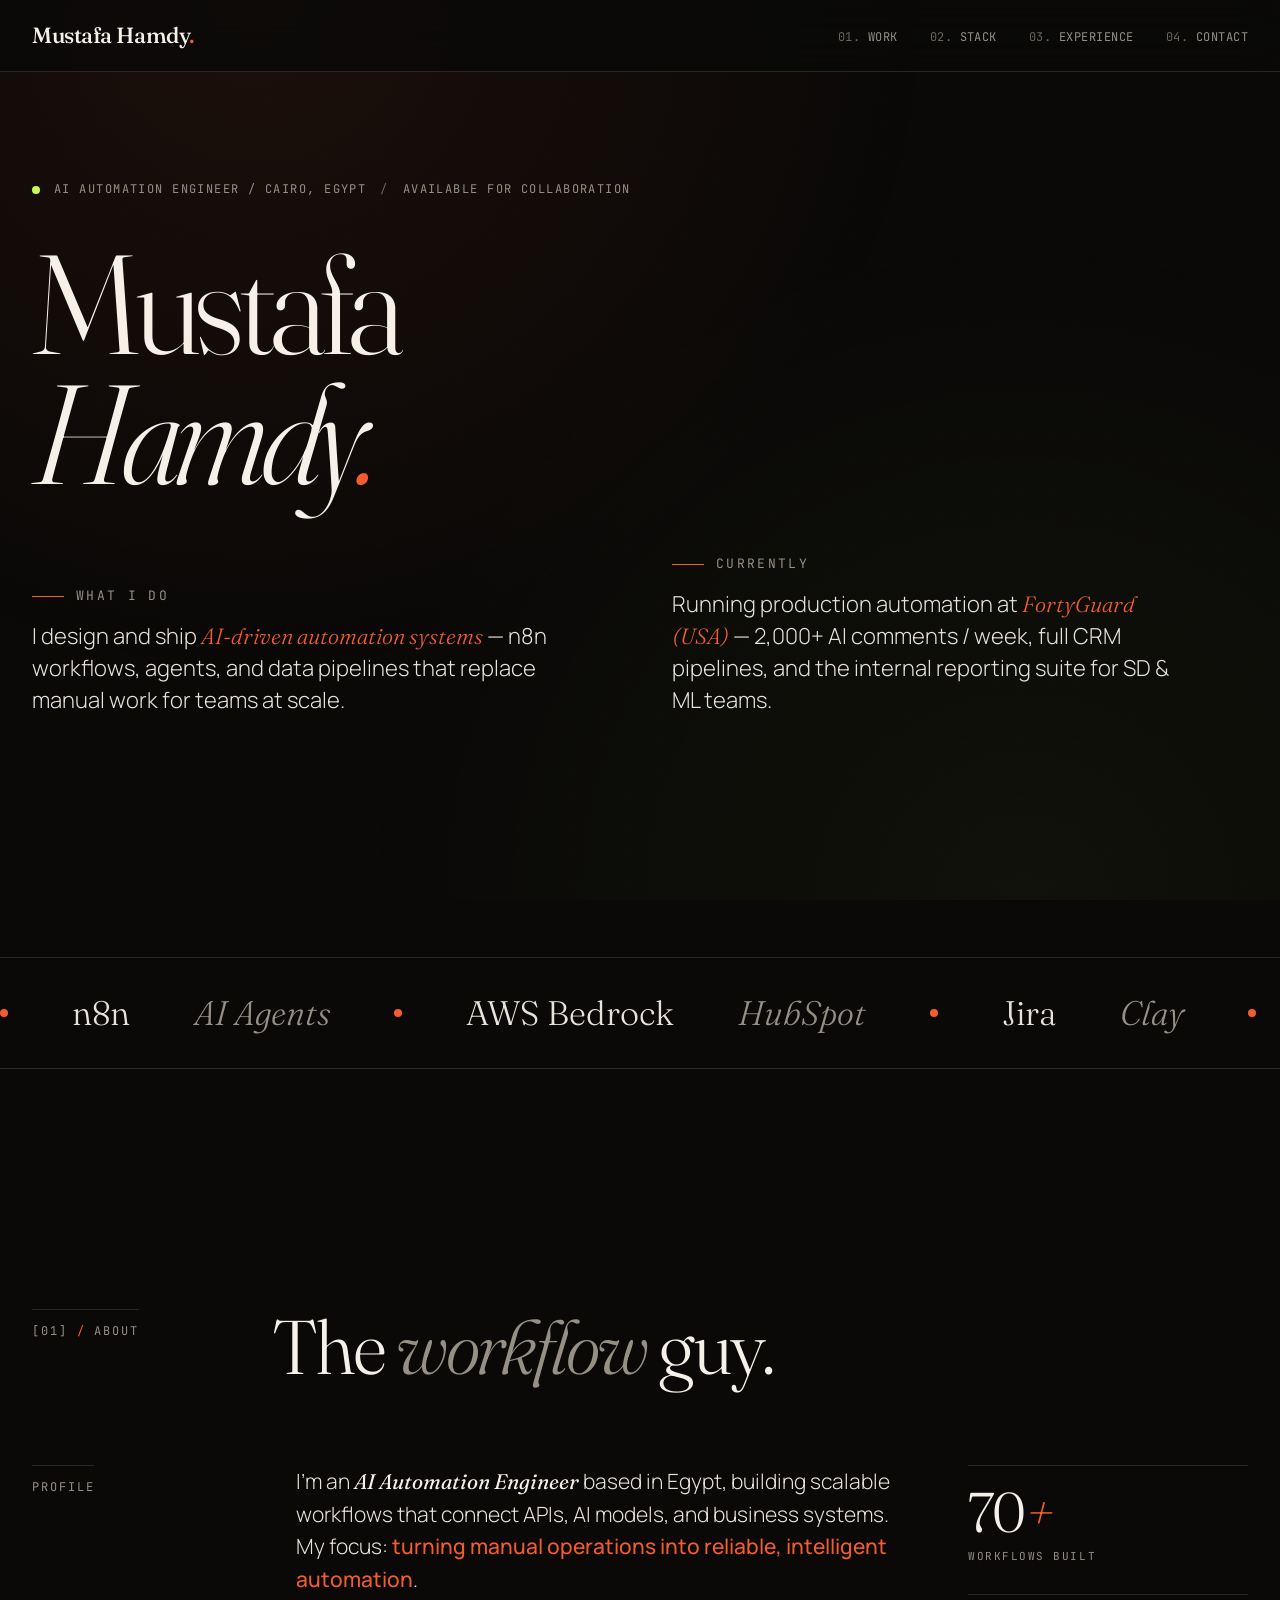
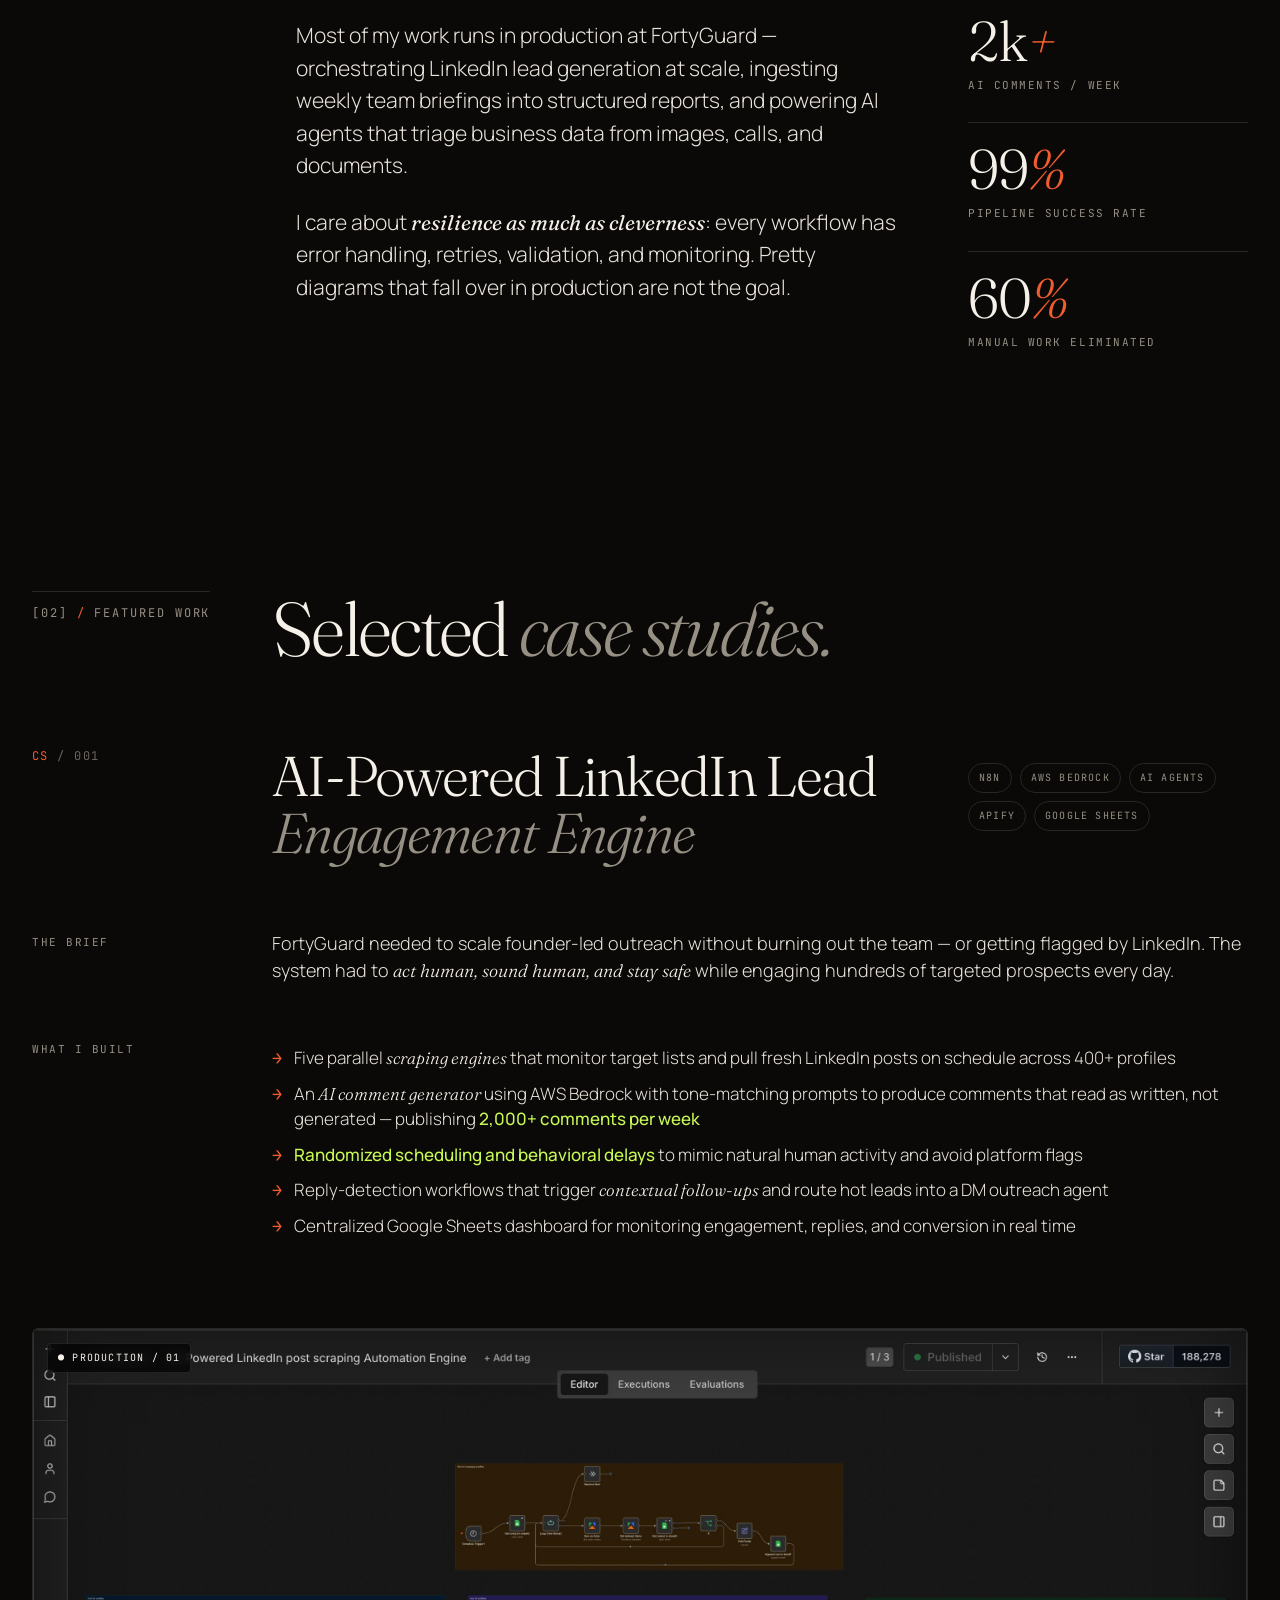
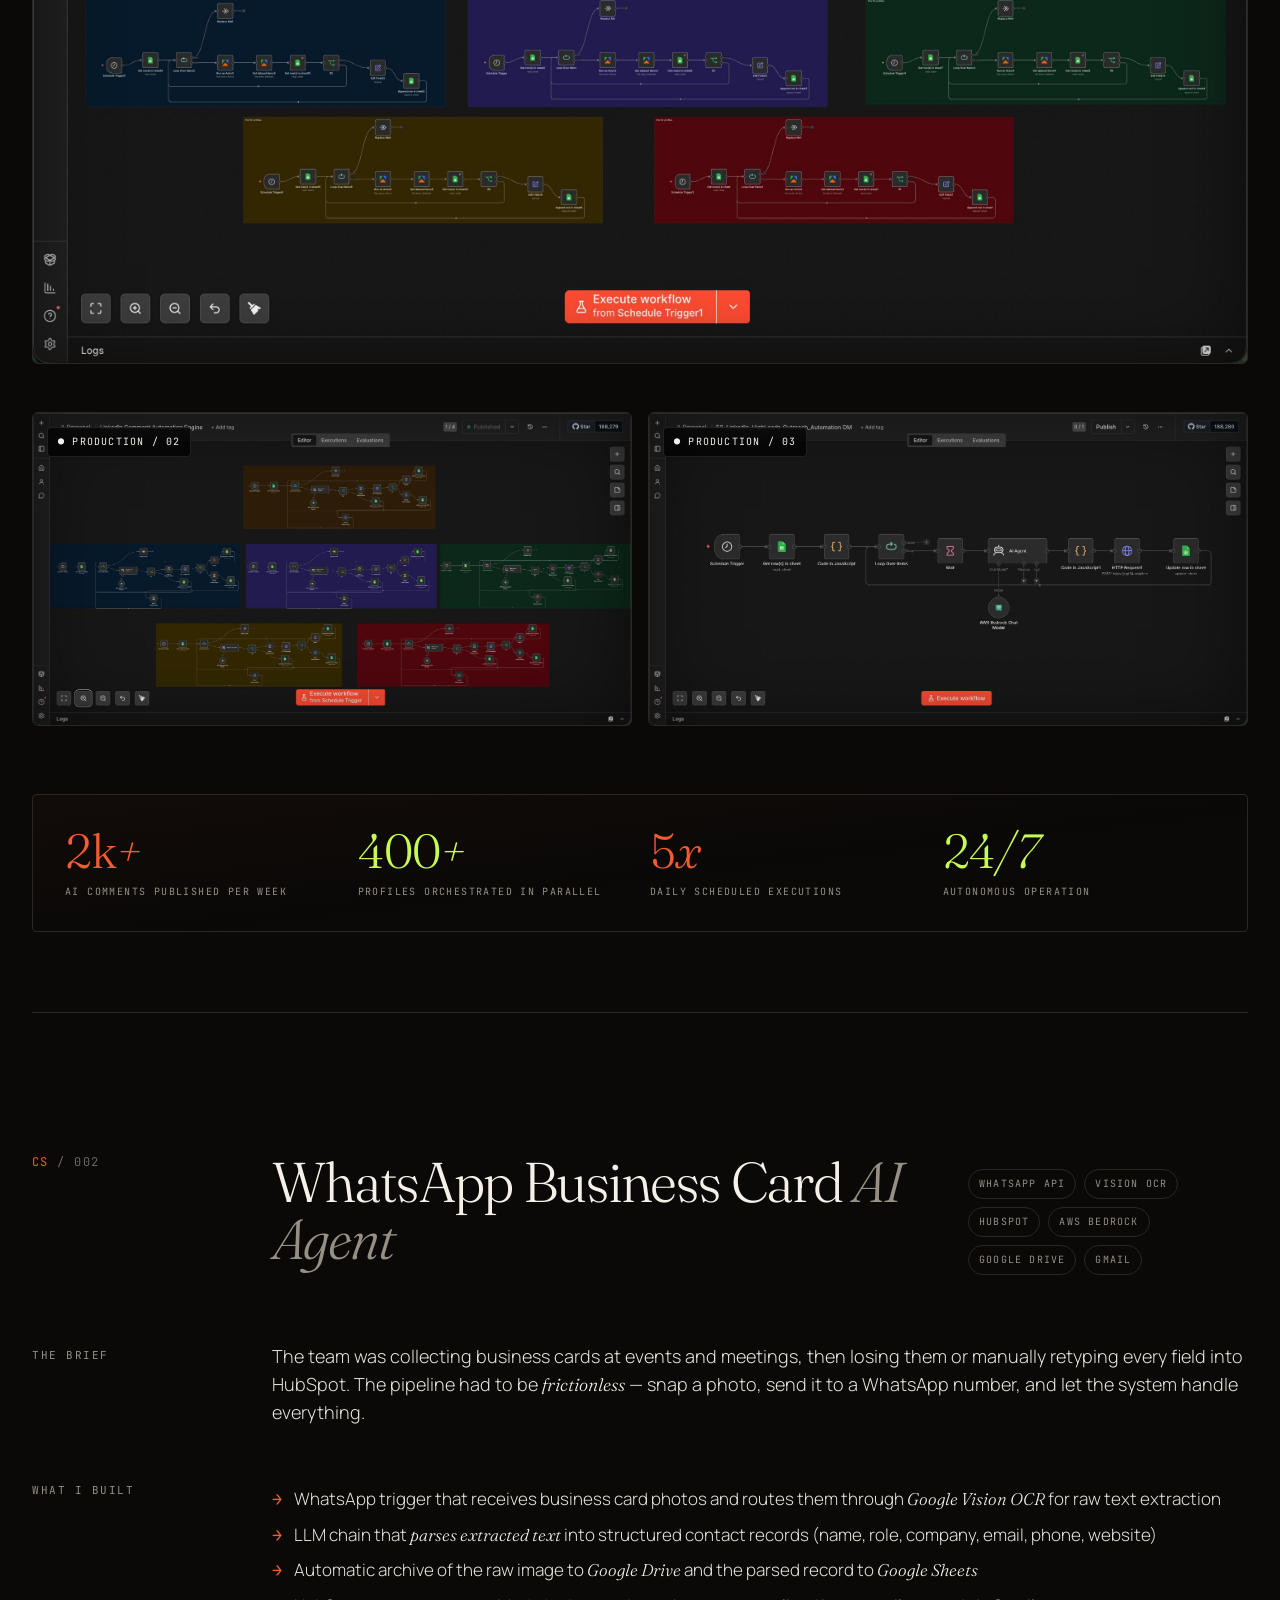
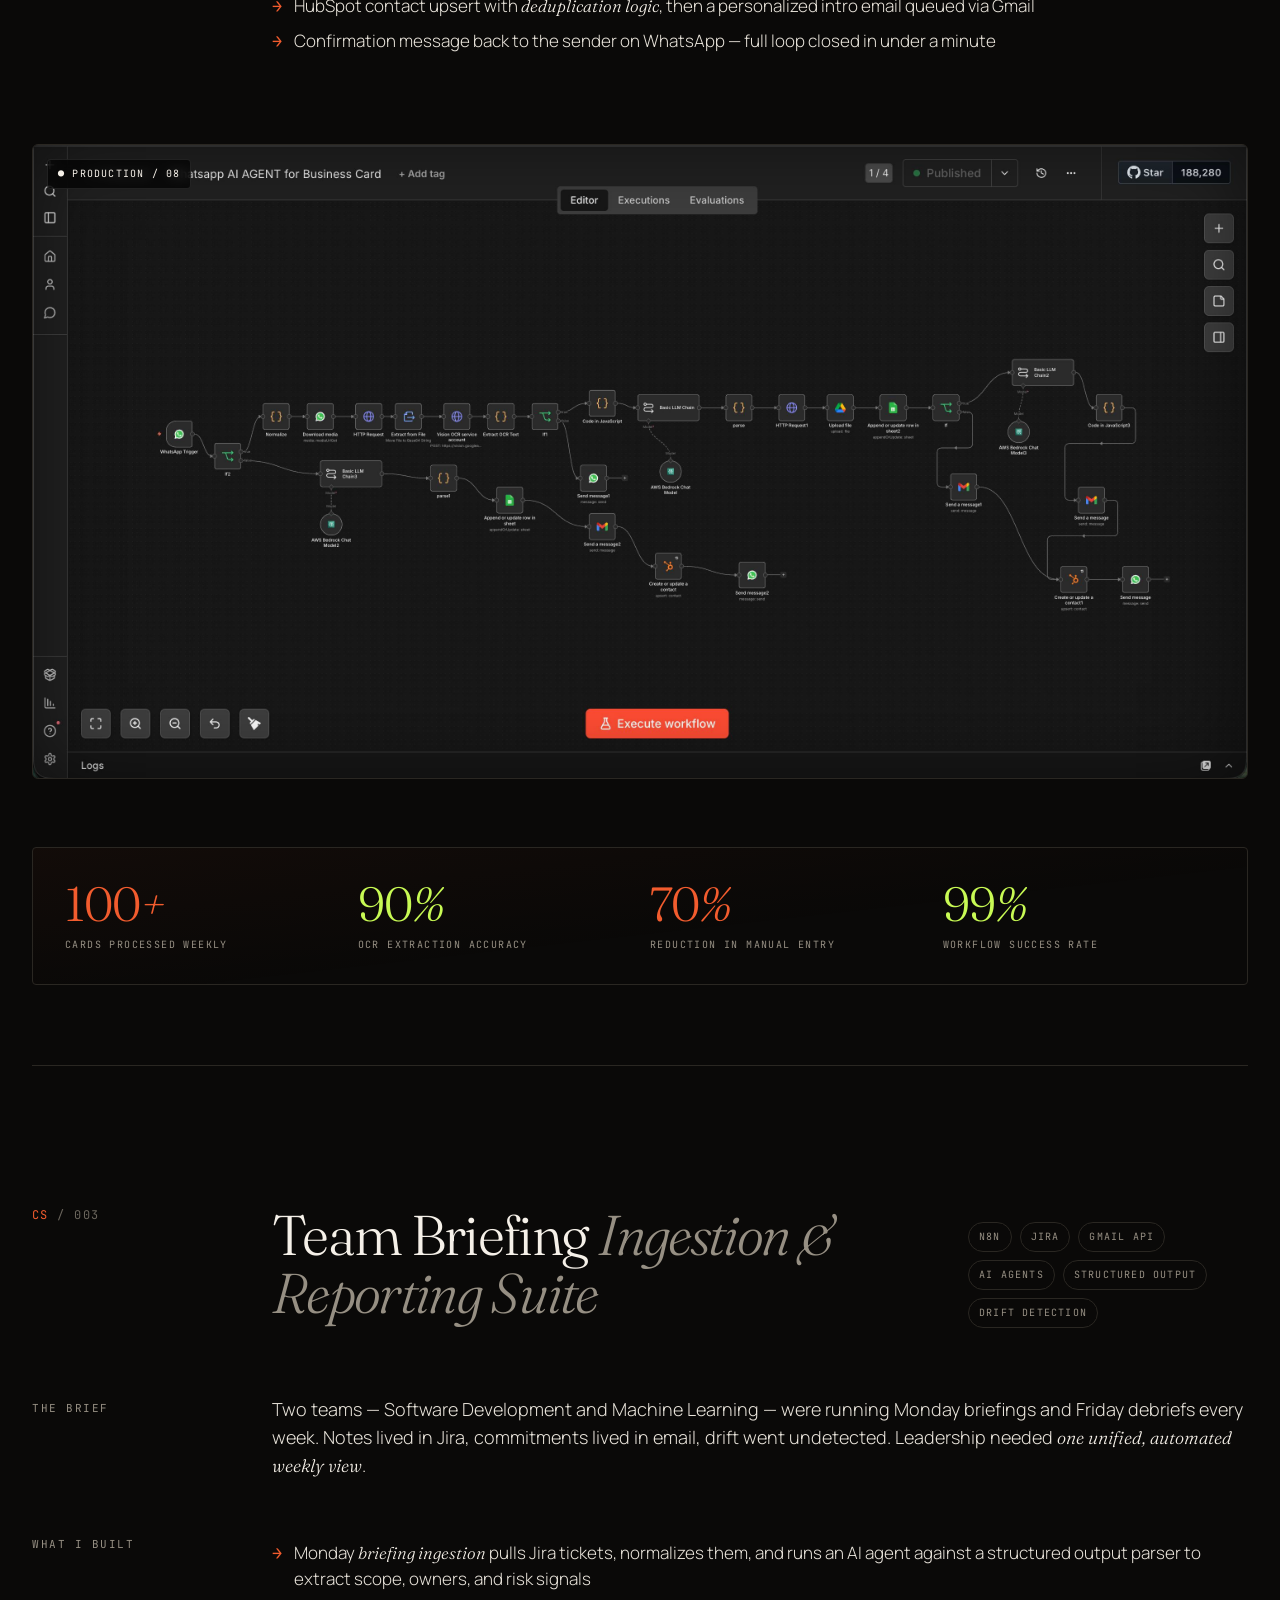
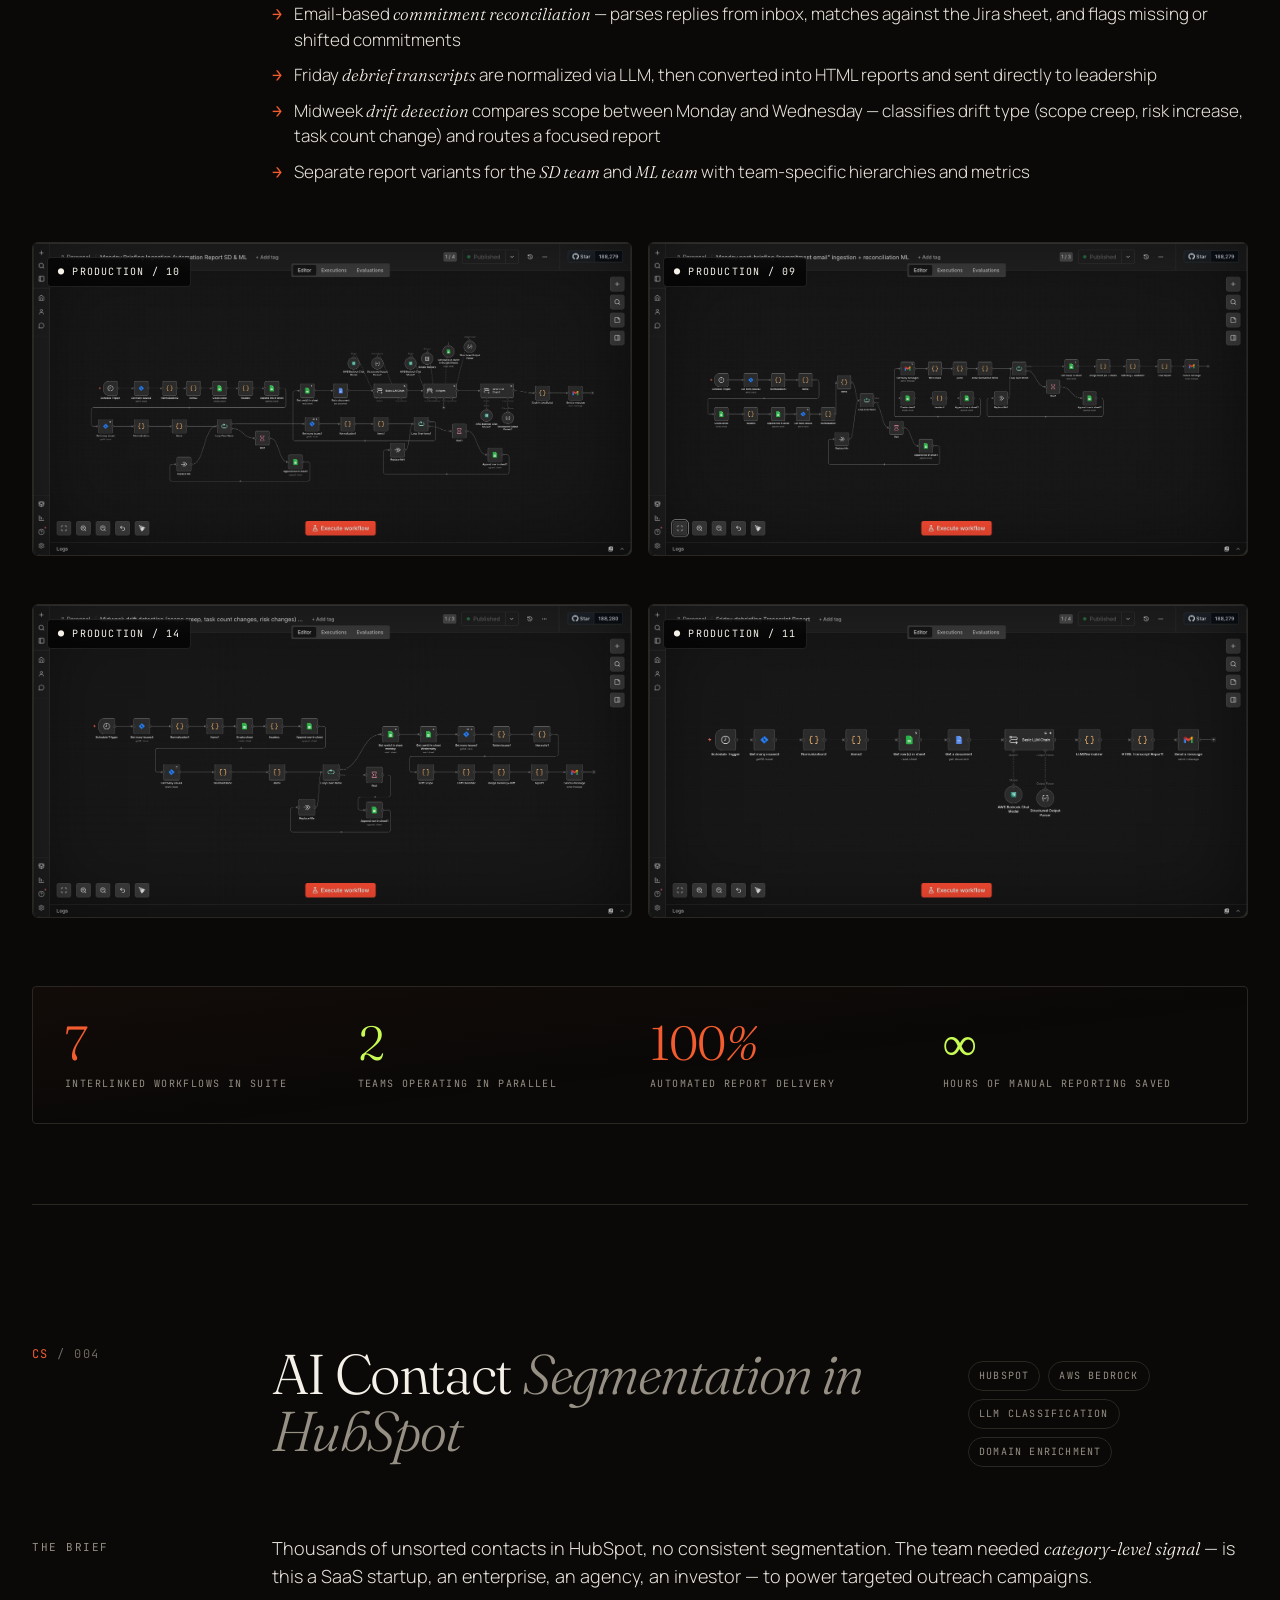
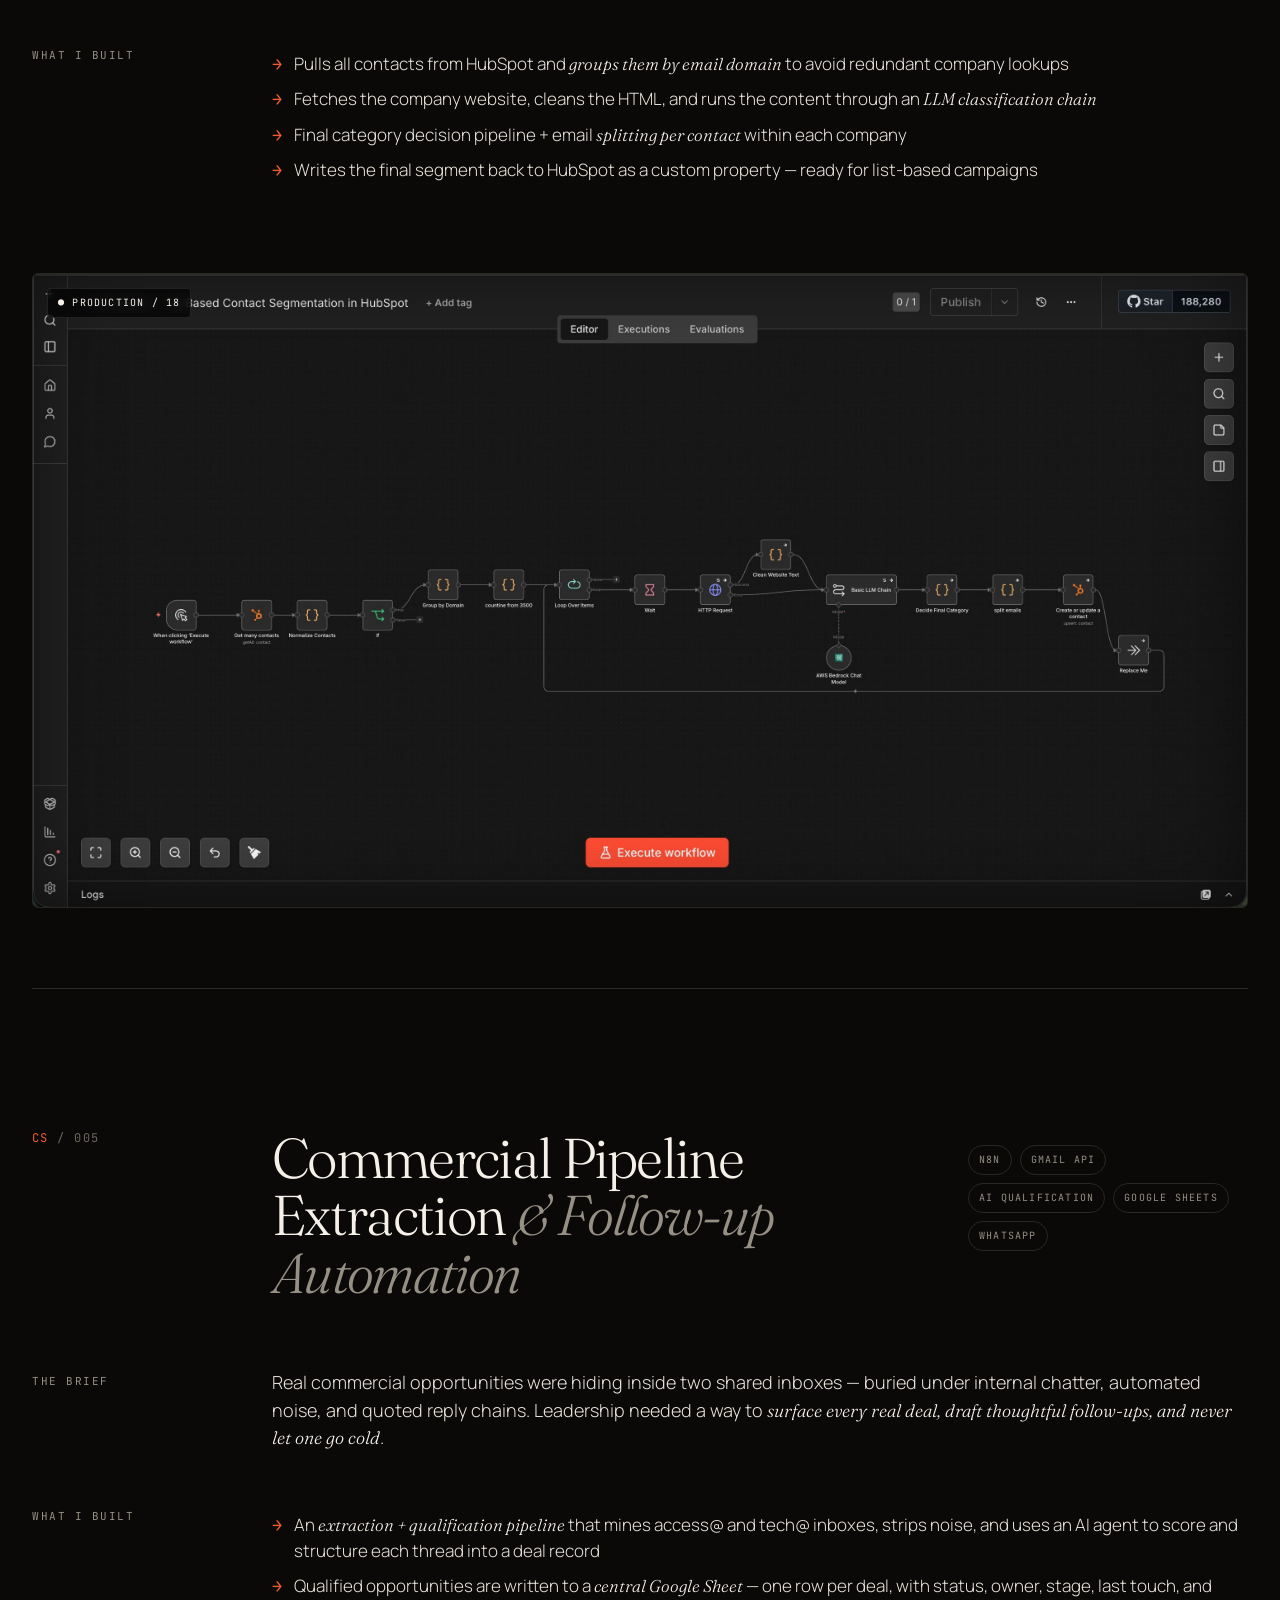
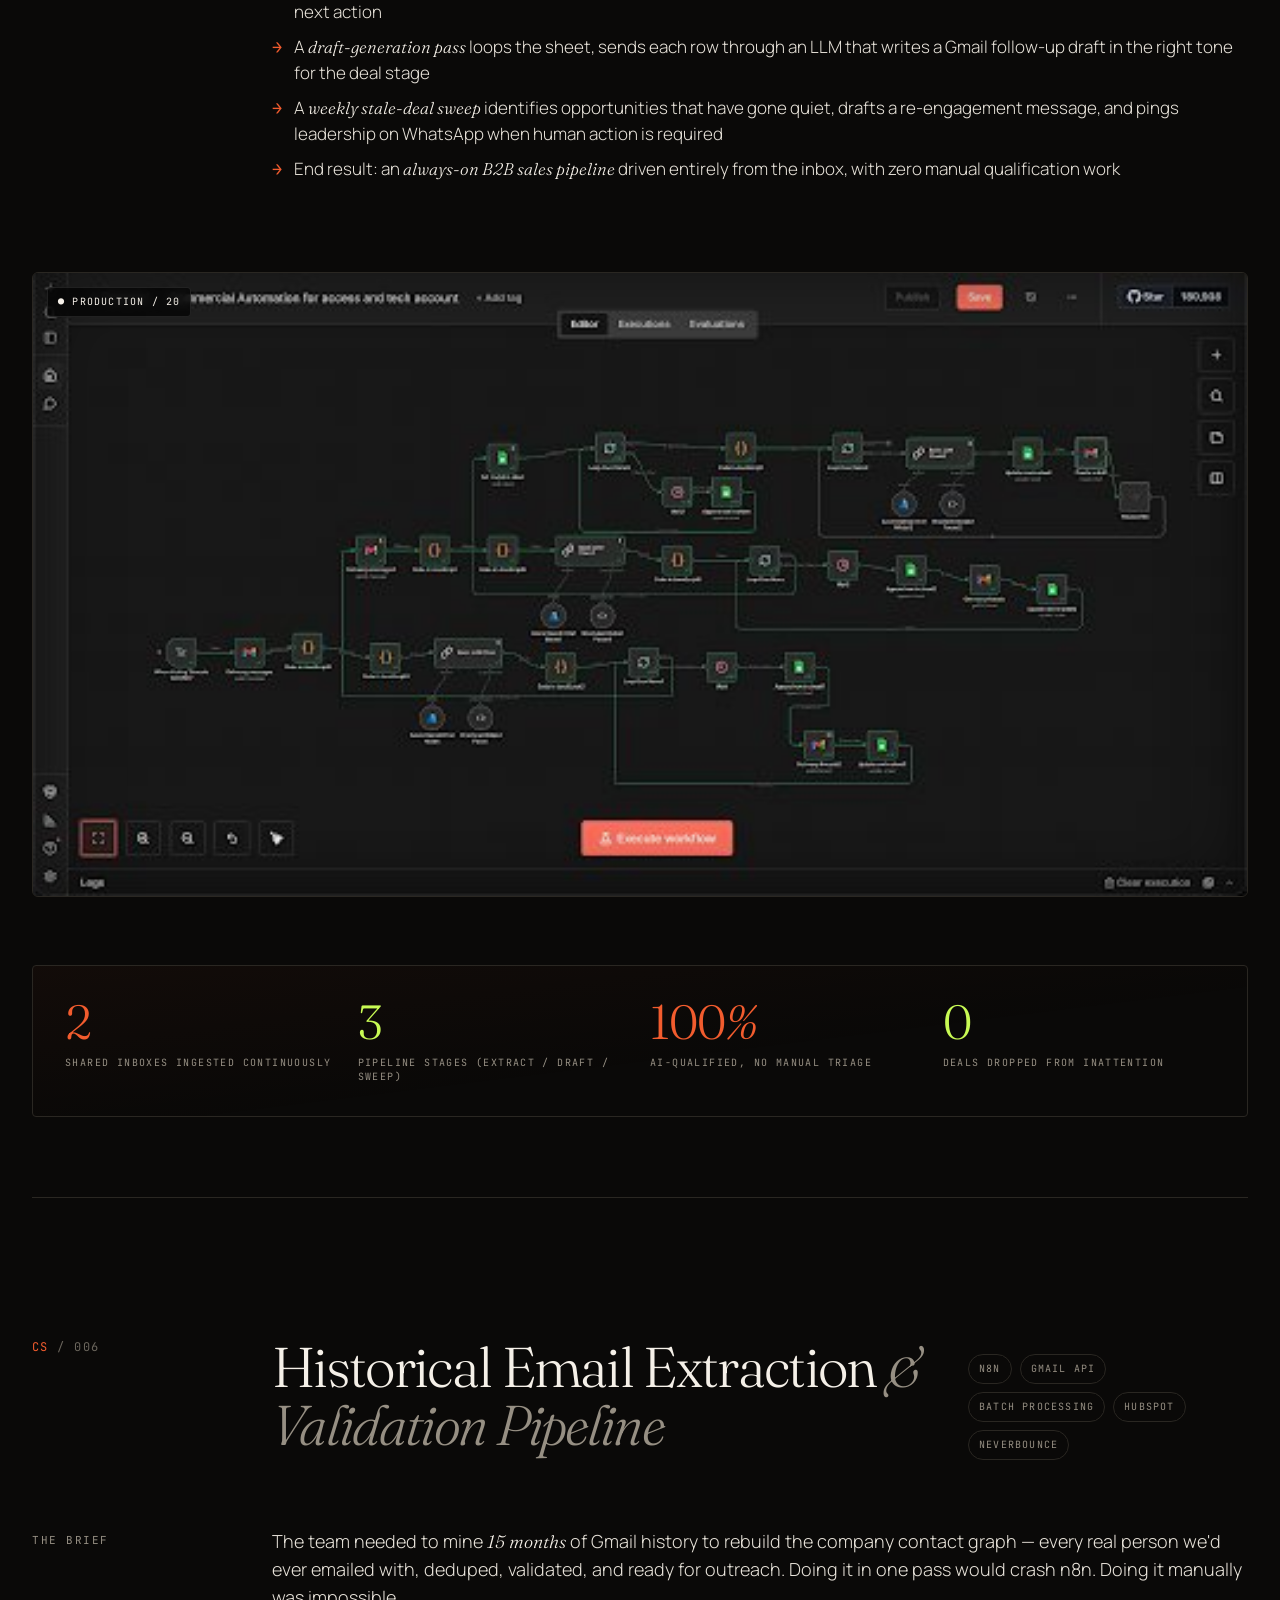
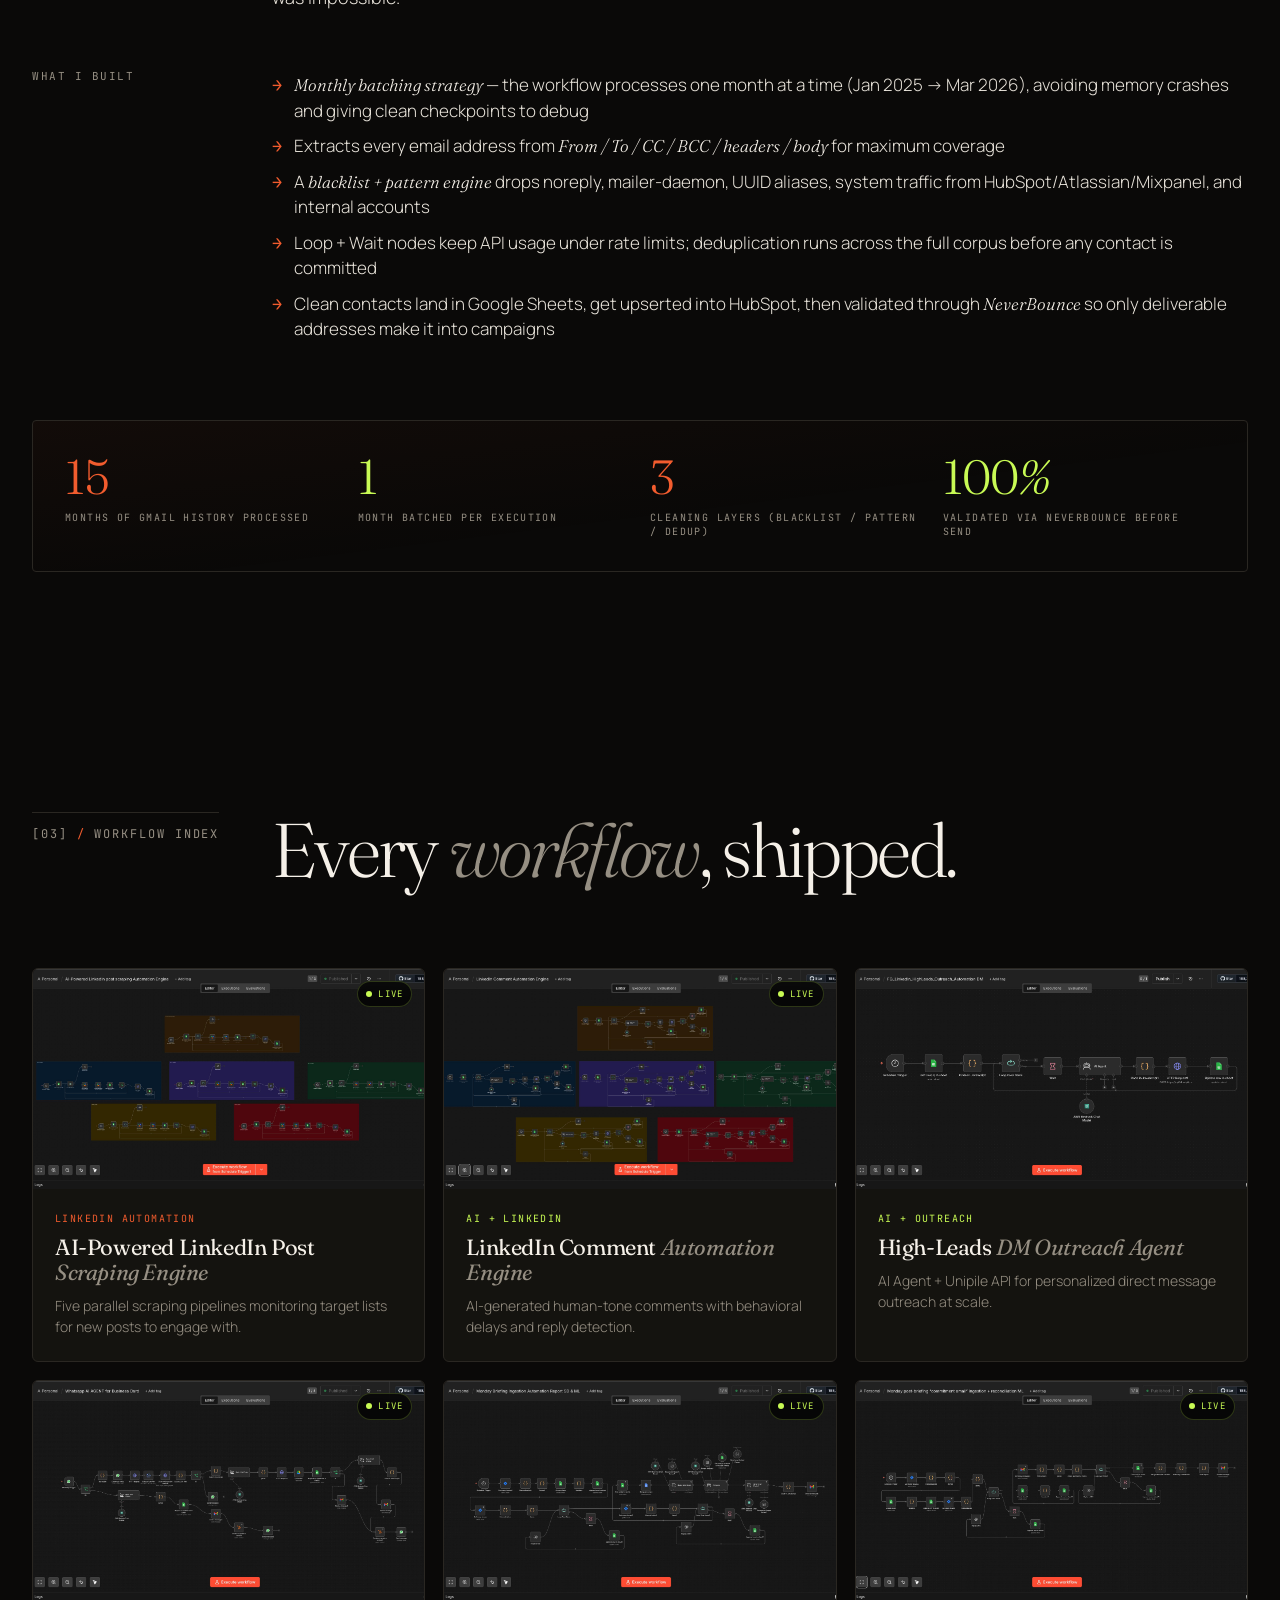
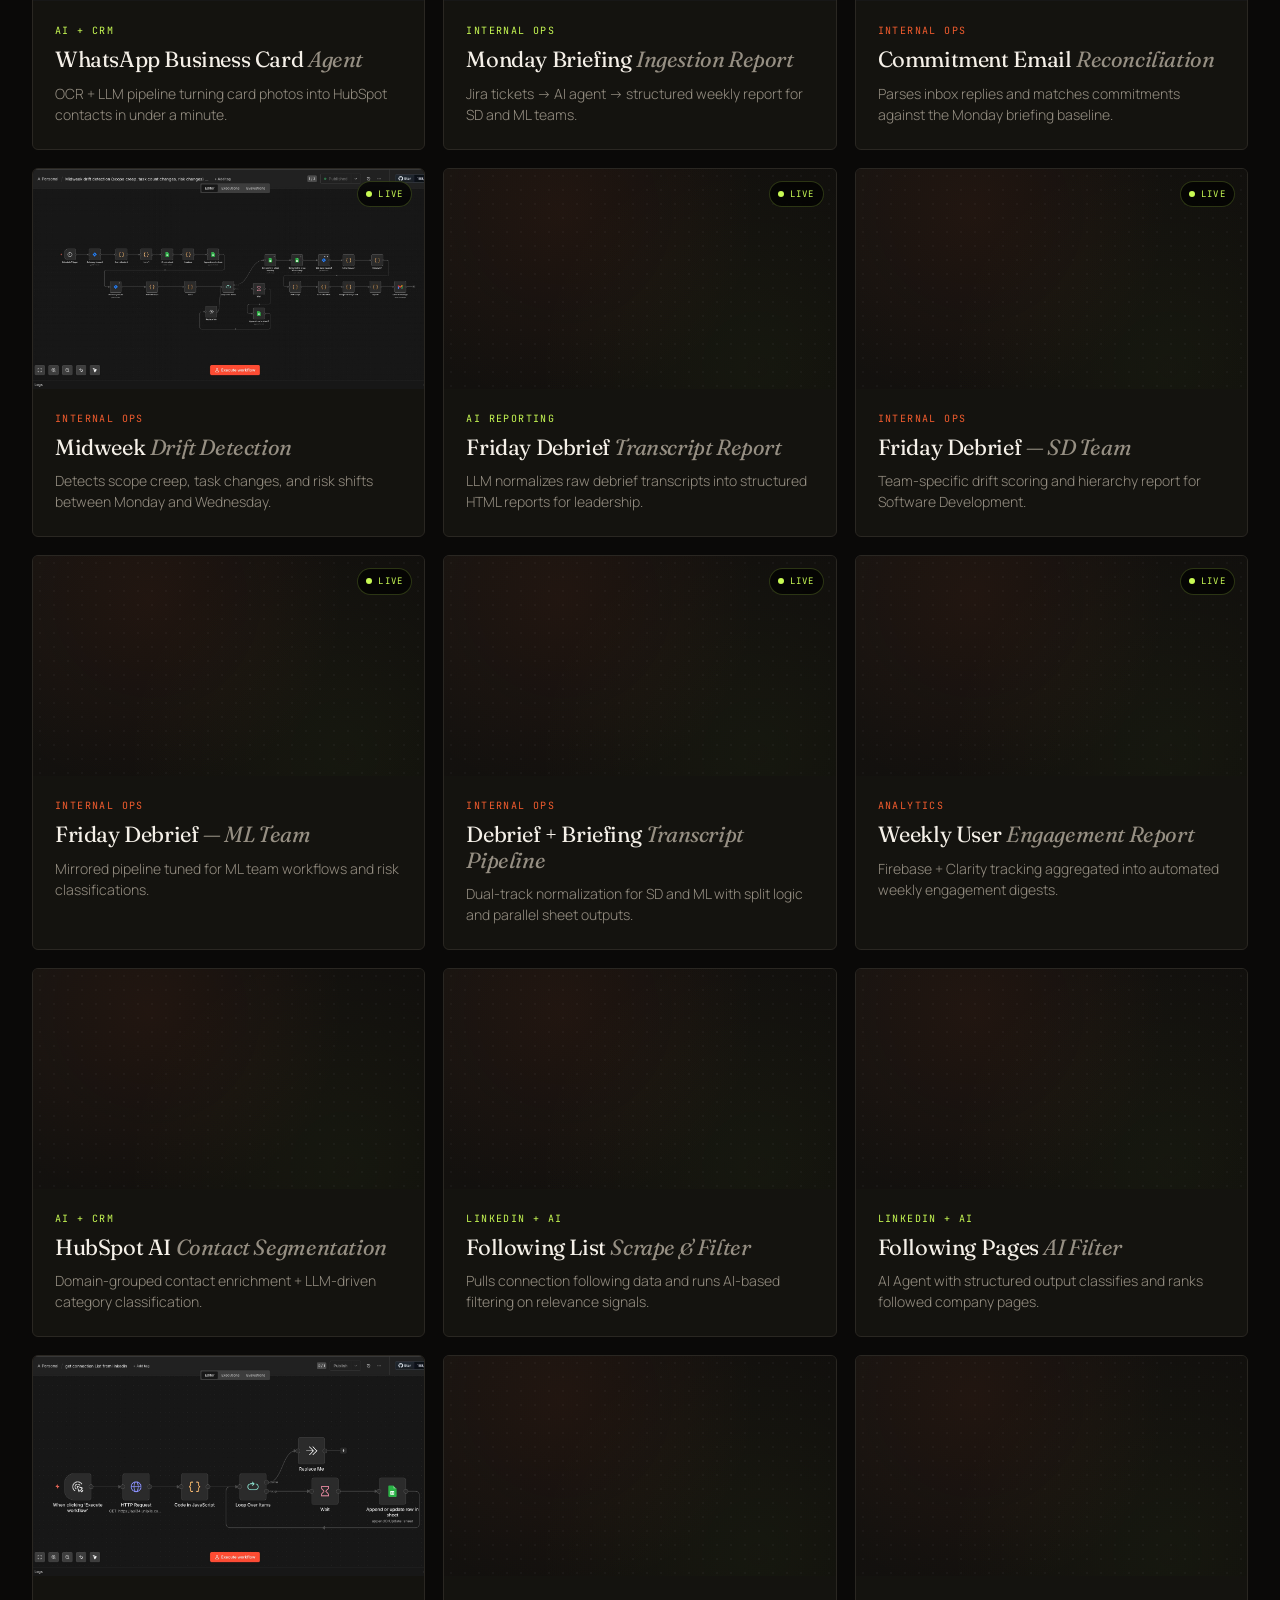
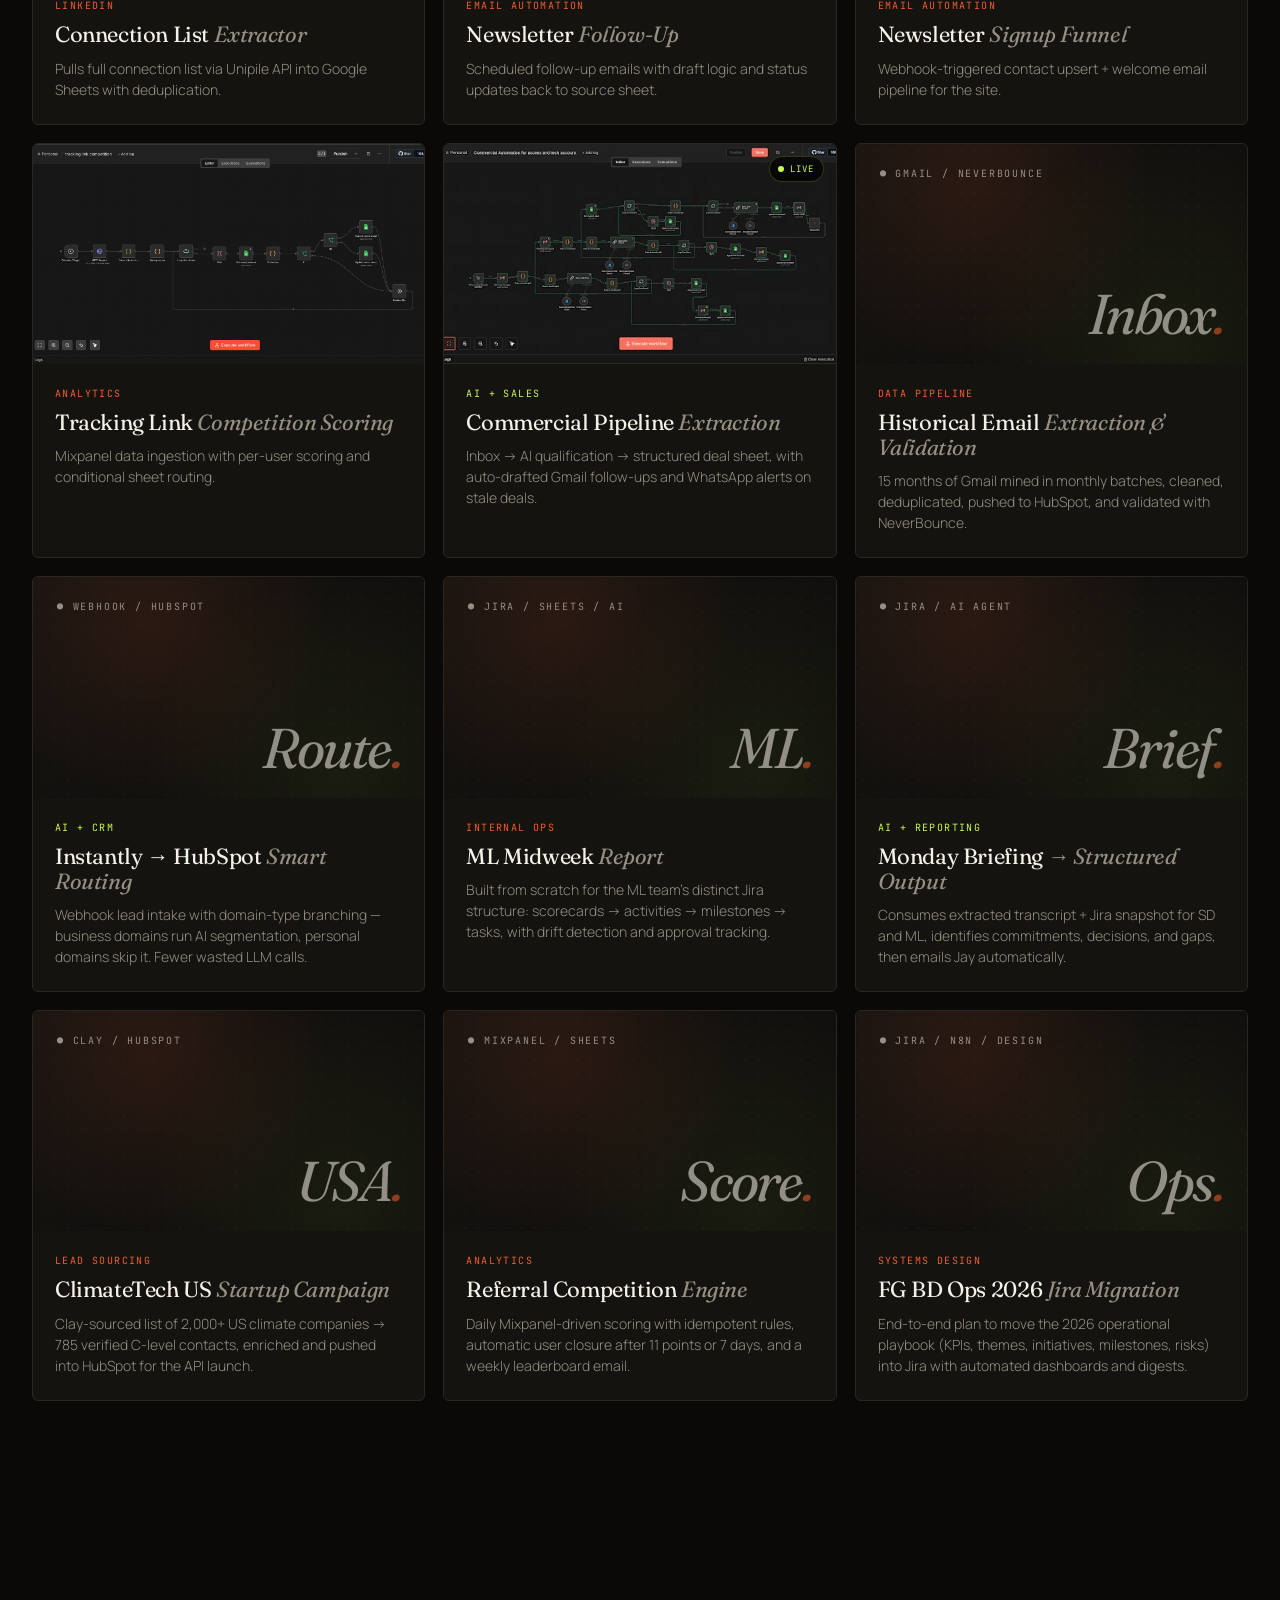
==== commit 72009334: "Add files via upload" ====
--- a/index.html
+++ b/index.html
@@ -605,6 +605,11 @@
     position: relative;
     cursor: pointer;
   }
+  @media (max-width: 768px) {
+    /* Brighter border on mobile so cards have visible structure
+       even while their workflow image is still loading */
+    .card { border-color: var(--border-strong); }
+  }
   .card:hover {
     transform: translateY(-4px);
     border-color: var(--border-strong);
@@ -613,14 +618,29 @@
   .card .img-wrap {
     aspect-ratio: 16 / 9;
     overflow: hidden;
-    background: #0d0d0d;
+    background:
+      radial-gradient(circle at 30% 20%, rgba(242, 92, 46, 0.06), transparent 60%),
+      radial-gradient(circle at 80% 90%, rgba(200, 250, 84, 0.04), transparent 60%),
+      linear-gradient(135deg, #161310 0%, #0e0d0b 100%);
     position: relative;
+  }
+  .card .img-wrap::before {
+    /* subtle grid texture visible while image is loading */
+    content: '';
+    position: absolute;
+    inset: 0;
+    background-image: radial-gradient(rgba(255,255,255,0.03) 1px, transparent 1px);
+    background-size: 14px 14px;
+    pointer-events: none;
+    z-index: 0;
   }
   .card .img-wrap img {
     display: block;
     width: 100%;
     height: 100%;
     object-fit: cover;
+    position: relative;
+    z-index: 1;
     transition: transform 0.6s cubic-bezier(0.2, 0.8, 0.2, 1);
   }
   .card:hover .img-wrap img { transform: scale(1.04); }
@@ -1114,16 +1134,16 @@
       </div>
       <div class="workflow-img">
         <span class="badge">● Production / 01</span>
-        <img src="workflows/01-linkedin-post-scraping.jpeg" alt="LinkedIn Post Scraping Automation Engine — n8n workflow with 5 parallel scraping engines" />
+        <img src="workflows/01-linkedin-post-scraping.jpeg" alt="LinkedIn Post Scraping Automation Engine — n8n workflow with 5 parallel scraping engines" loading="lazy" decoding="async" width="1600" height="900" />
       </div>
       <div class="stack-row">
         <div class="workflow-img">
           <span class="badge">● Production / 02</span>
-          <img src="workflows/02-linkedin-comment-engine.jpeg" alt="LinkedIn Comment Automation Engine — AI-generated comments with AWS Bedrock" />
+          <img src="workflows/02-linkedin-comment-engine.jpeg" alt="LinkedIn Comment Automation Engine — AI-generated comments with AWS Bedrock" loading="lazy" decoding="async" width="1600" height="900" />
         </div>
         <div class="workflow-img">
           <span class="badge">● Production / 03</span>
-          <img src="workflows/06-fg-linkedin-outreach-dm.jpeg" alt="LinkedIn High Leads Outreach DM Automation with AI Agent" />
+          <img src="workflows/06-fg-linkedin-outreach-dm.jpeg" alt="LinkedIn High Leads Outreach DM Automation with AI Agent" loading="lazy" decoding="async" width="1600" height="900" />
         </div>
       </div>
       <div class="case-impact">
@@ -1182,7 +1202,7 @@
       </div>
       <div class="workflow-img">
         <span class="badge">● Production / 08</span>
-        <img src="workflows/08-whatsapp-business-card-agent.jpeg" alt="WhatsApp AI Agent for Business Card processing pipeline" />
+        <img src="workflows/08-whatsapp-business-card-agent.jpeg" alt="WhatsApp AI Agent for Business Card processing pipeline" loading="lazy" decoding="async" width="1600" height="900" />
       </div>
       <div class="case-impact">
         <div>
@@ -1241,21 +1261,21 @@
       <div class="stack-row">
         <div class="workflow-img">
           <span class="badge">● Production / 10</span>
-          <img src="workflows/10-monday-briefing-ingestion.jpeg" alt="Monday Briefing Ingestion Automation with AI Agent and structured output parser" />
+          <img src="workflows/10-monday-briefing-ingestion.jpeg" alt="Monday Briefing Ingestion Automation with AI Agent and structured output parser" loading="lazy" decoding="async" width="1600" height="900" />
         </div>
         <div class="workflow-img">
           <span class="badge">● Production / 09</span>
-          <img src="workflows/09-monday-commitment-email.jpeg" alt="Monday post-briefing commitment email ingestion + reconciliation ML" />
+          <img src="workflows/09-monday-commitment-email.jpeg" alt="Monday post-briefing commitment email ingestion + reconciliation ML" loading="lazy" decoding="async" width="1600" height="900" />
         </div>
       </div>
       <div class="stack-row">
         <div class="workflow-img">
           <span class="badge">● Production / 14</span>
-          <img src="workflows/14-midweek-drift-detection.jpeg" alt="Midweek drift detection workflow with scope and risk classifiers" />
+          <img src="workflows/14-midweek-drift-detection.jpeg" alt="Midweek drift detection workflow with scope and risk classifiers" loading="lazy" decoding="async" width="1600" height="900" />
         </div>
         <div class="workflow-img">
           <span class="badge">● Production / 11</span>
-          <img src="workflows/11-friday-transcript-report.jpeg" alt="Friday debriefing Transcript Report with HTML output and Gmail delivery" />
+          <img src="workflows/11-friday-transcript-report.jpeg" alt="Friday debriefing Transcript Report with HTML output and Gmail delivery" loading="lazy" decoding="async" width="1600" height="900" />
         </div>
       </div>
       <div class="case-impact">
@@ -1311,7 +1331,7 @@
       </div>
       <div class="workflow-img">
         <span class="badge">● Production / 18</span>
-        <img src="workflows/18-hubspot-ai-segmentation.jpeg" alt="AI-Based Contact Segmentation in HubSpot — domain grouping, LLM classification, and category routing" />
+        <img src="workflows/18-hubspot-ai-segmentation.jpeg" alt="AI-Based Contact Segmentation in HubSpot — domain grouping, LLM classification, and category routing" loading="lazy" decoding="async" width="1600" height="900" />
       </div>
     </article>
 
@@ -1350,7 +1370,7 @@
       </div>
       <div class="workflow-img">
         <span class="badge">● Production / 20</span>
-        <img src="workflows/20-commercial-pipeline-extraction.png" alt="Commercial Pipeline Extraction and Follow-up Automation — n8n workflow ingesting access@ and tech@ inboxes" />
+        <img src="workflows/20-commercial-pipeline-extraction.png" alt="Commercial Pipeline Extraction and Follow-up Automation — n8n workflow ingesting access@ and tech@ inboxes" loading="lazy" decoding="async" width="1600" height="900" />
       </div>
       <div class="case-impact">
         <div>
@@ -1439,7 +1459,7 @@
 
       <div class="card">
         <div class="img-wrap">
-          <img src="workflows/01-linkedin-post-scraping.jpeg" alt="LinkedIn post scraping automation" />
+          <img src="workflows/01-linkedin-post-scraping.jpeg" alt="LinkedIn post scraping automation" loading="lazy" decoding="async" width="1600" height="900" />
           <span class="status">Live</span>
         </div>
         <div class="card-meta">
@@ -1451,7 +1471,7 @@
 
       <div class="card">
         <div class="img-wrap">
-          <img src="workflows/02-linkedin-comment-engine.jpeg" alt="LinkedIn comment automation" />
+          <img src="workflows/02-linkedin-comment-engine.jpeg" alt="LinkedIn comment automation" loading="lazy" decoding="async" width="1600" height="900" />
           <span class="status">Live</span>
         </div>
         <div class="card-meta">
@@ -1463,7 +1483,7 @@
 
       <div class="card">
         <div class="img-wrap">
-          <img src="workflows/06-fg-linkedin-outreach-dm.jpeg" alt="LinkedIn DM outreach automation" />
+          <img src="workflows/06-fg-linkedin-outreach-dm.jpeg" alt="LinkedIn DM outreach automation" loading="lazy" decoding="async" width="1600" height="900" />
         </div>
         <div class="card-meta">
           <div class="card-cat ai">AI + Outreach</div>
@@ -1474,7 +1494,7 @@
 
       <div class="card">
         <div class="img-wrap">
-          <img src="workflows/08-whatsapp-business-card-agent.jpeg" alt="WhatsApp business card AI agent" />
+          <img src="workflows/08-whatsapp-business-card-agent.jpeg" alt="WhatsApp business card AI agent" loading="lazy" decoding="async" width="1600" height="900" />
           <span class="status">Live</span>
         </div>
         <div class="card-meta">
@@ -1486,7 +1506,7 @@
 
       <div class="card">
         <div class="img-wrap">
-          <img src="workflows/10-monday-briefing-ingestion.jpeg" alt="Monday briefing ingestion" />
+          <img src="workflows/10-monday-briefing-ingestion.jpeg" alt="Monday briefing ingestion" loading="lazy" decoding="async" width="1600" height="900" />
           <span class="status">Live</span>
         </div>
         <div class="card-meta">
@@ -1498,7 +1518,7 @@
 
       <div class="card">
         <div class="img-wrap">
-          <img src="workflows/09-monday-commitment-email.jpeg" alt="Monday commitment email reconciliation" />
+          <img src="workflows/09-monday-commitment-email.jpeg" alt="Monday commitment email reconciliation" loading="lazy" decoding="async" width="1600" height="900" />
           <span class="status">Live</span>
         </div>
         <div class="card-meta">
@@ -1510,7 +1530,7 @@
 
       <div class="card">
         <div class="img-wrap">
-          <img src="workflows/14-midweek-drift-detection.jpeg" alt="Midweek drift detection" />
+          <img src="workflows/14-midweek-drift-detection.jpeg" alt="Midweek drift detection" loading="lazy" decoding="async" width="1600" height="900" />
           <span class="status">Live</span>
         </div>
         <div class="card-meta">
@@ -1522,7 +1542,7 @@
 
       <div class="card">
         <div class="img-wrap">
-          <img src="workflows/11-friday-transcript-report.jpeg" alt="Friday debrief transcript report" />
+          <img src="workflows/11-friday-transcript-report.jpeg" alt="Friday debrief transcript report" loading="lazy" decoding="async" width="1600" height="900" />
           <span class="status">Live</span>
         </div>
         <div class="card-meta">
@@ -1534,7 +1554,7 @@
 
       <div class="card">
         <div class="img-wrap">
-          <img src="workflows/12-friday-debrief-sd-team.jpeg" alt="Friday debrief SD team report" />
+          <img src="workflows/12-friday-debrief-sd-team.jpeg" alt="Friday debrief SD team report" loading="lazy" decoding="async" width="1600" height="900" />
           <span class="status">Live</span>
         </div>
         <div class="card-meta">
@@ -1546,7 +1566,7 @@
 
       <div class="card">
         <div class="img-wrap">
-          <img src="workflows/13-friday-debrief-ml-team.jpeg" alt="Friday debrief ML team report" />
+          <img src="workflows/13-friday-debrief-ml-team.jpeg" alt="Friday debrief ML team report" loading="lazy" decoding="async" width="1600" height="900" />
           <span class="status">Live</span>
         </div>
         <div class="card-meta">
@@ -1558,7 +1578,7 @@
 
       <div class="card">
         <div class="img-wrap">
-          <img src="workflows/07-sd-ml-debrief-briefing-transcript.jpeg" alt="SD and ML debrief briefing transcript" />
+          <img src="workflows/07-sd-ml-debrief-briefing-transcript.jpeg" alt="SD and ML debrief briefing transcript" loading="lazy" decoding="async" width="1600" height="900" />
           <span class="status">Live</span>
         </div>
         <div class="card-meta">
@@ -1570,7 +1590,7 @@
 
       <div class="card">
         <div class="img-wrap">
-          <img src="workflows/15-weekly-engagement-report.jpeg" alt="Weekly user engagement report" />
+          <img src="workflows/15-weekly-engagement-report.jpeg" alt="Weekly user engagement report" loading="lazy" decoding="async" width="1600" height="900" />
           <span class="status">Live</span>
         </div>
         <div class="card-meta">
@@ -1582,7 +1602,7 @@
 
       <div class="card">
         <div class="img-wrap">
-          <img src="workflows/18-hubspot-ai-segmentation.jpeg" alt="HubSpot AI contact segmentation" />
+          <img src="workflows/18-hubspot-ai-segmentation.jpeg" alt="HubSpot AI contact segmentation" loading="lazy" decoding="async" width="1600" height="900" />
         </div>
         <div class="card-meta">
           <div class="card-cat ai">AI + CRM</div>
@@ -1593,7 +1613,7 @@
 
       <div class="card">
         <div class="img-wrap">
-          <img src="workflows/03-scraping-filter-following.jpeg" alt="LinkedIn following list scraping and filtering" />
+          <img src="workflows/03-scraping-filter-following.jpeg" alt="LinkedIn following list scraping and filtering" loading="lazy" decoding="async" width="1600" height="900" />
         </div>
         <div class="card-meta">
           <div class="card-cat ai">LinkedIn + AI</div>
@@ -1604,7 +1624,7 @@
 
       <div class="card">
         <div class="img-wrap">
-          <img src="workflows/05-filter-following-pages.jpeg" alt="Filter following pages list" />
+          <img src="workflows/05-filter-following-pages.jpeg" alt="Filter following pages list" loading="lazy" decoding="async" width="1600" height="900" />
         </div>
         <div class="card-meta">
           <div class="card-cat ai">LinkedIn + AI</div>
@@ -1615,7 +1635,7 @@
 
       <div class="card">
         <div class="img-wrap">
-          <img src="workflows/19-linkedin-connection-list.jpeg" alt="LinkedIn connection list scraper" />
+          <img src="workflows/19-linkedin-connection-list.jpeg" alt="LinkedIn connection list scraper" loading="lazy" decoding="async" width="1600" height="900" />
         </div>
         <div class="card-meta">
           <div class="card-cat">LinkedIn</div>
@@ -1626,7 +1646,7 @@
 
       <div class="card">
         <div class="img-wrap">
-          <img src="workflows/04-followup-email-newsletter.jpeg" alt="Newsletter follow-up email automation" />
+          <img src="workflows/04-followup-email-newsletter.jpeg" alt="Newsletter follow-up email automation" loading="lazy" decoding="async" width="1600" height="900" />
         </div>
         <div class="card-meta">
           <div class="card-cat">Email Automation</div>
@@ -1637,7 +1657,7 @@
 
       <div class="card">
         <div class="img-wrap">
-          <img src="workflows/16-automation-newsletter.jpeg" alt="Newsletter signup automation" />
+          <img src="workflows/16-automation-newsletter.jpeg" alt="Newsletter signup automation" loading="lazy" decoding="async" width="1600" height="900" />
         </div>
         <div class="card-meta">
           <div class="card-cat">Email Automation</div>
@@ -1648,7 +1668,7 @@
 
       <div class="card">
         <div class="img-wrap">
-          <img src="workflows/17-tracking-link-competition.jpeg" alt="Tracking link competition workflow" />
+          <img src="workflows/17-tracking-link-competition.jpeg" alt="Tracking link competition workflow" loading="lazy" decoding="async" width="1600" height="900" />
         </div>
         <div class="card-meta">
           <div class="card-cat">Analytics</div>
@@ -1660,7 +1680,7 @@
       <!-- NEW: Commercial Pipeline Extraction -->
       <div class="card">
         <div class="img-wrap">
-          <img src="workflows/20-commercial-pipeline-extraction.png" alt="Commercial Pipeline Extraction n8n workflow" />
+          <img src="workflows/20-commercial-pipeline-extraction.png" alt="Commercial Pipeline Extraction n8n workflow" loading="lazy" decoding="async" width="1600" height="900" />
           <span class="status">Live</span>
         </div>
         <div class="card-meta">
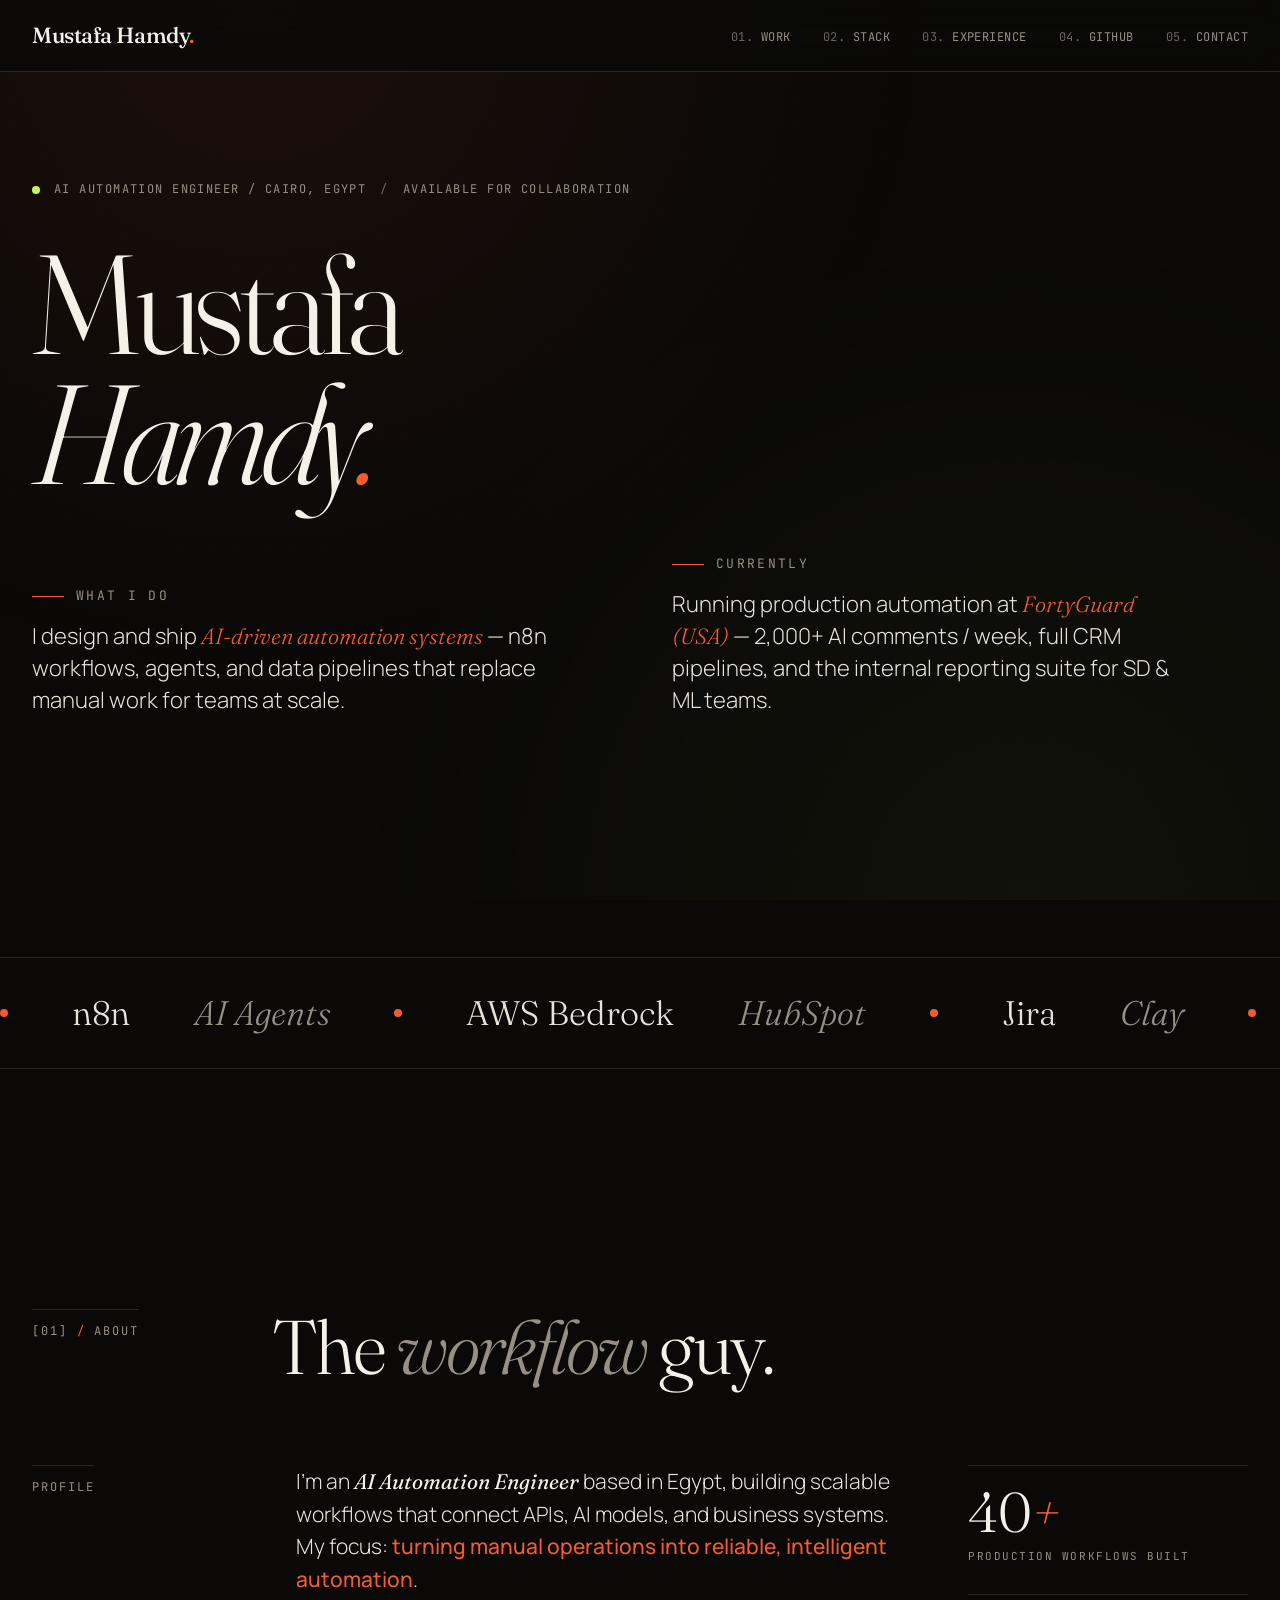
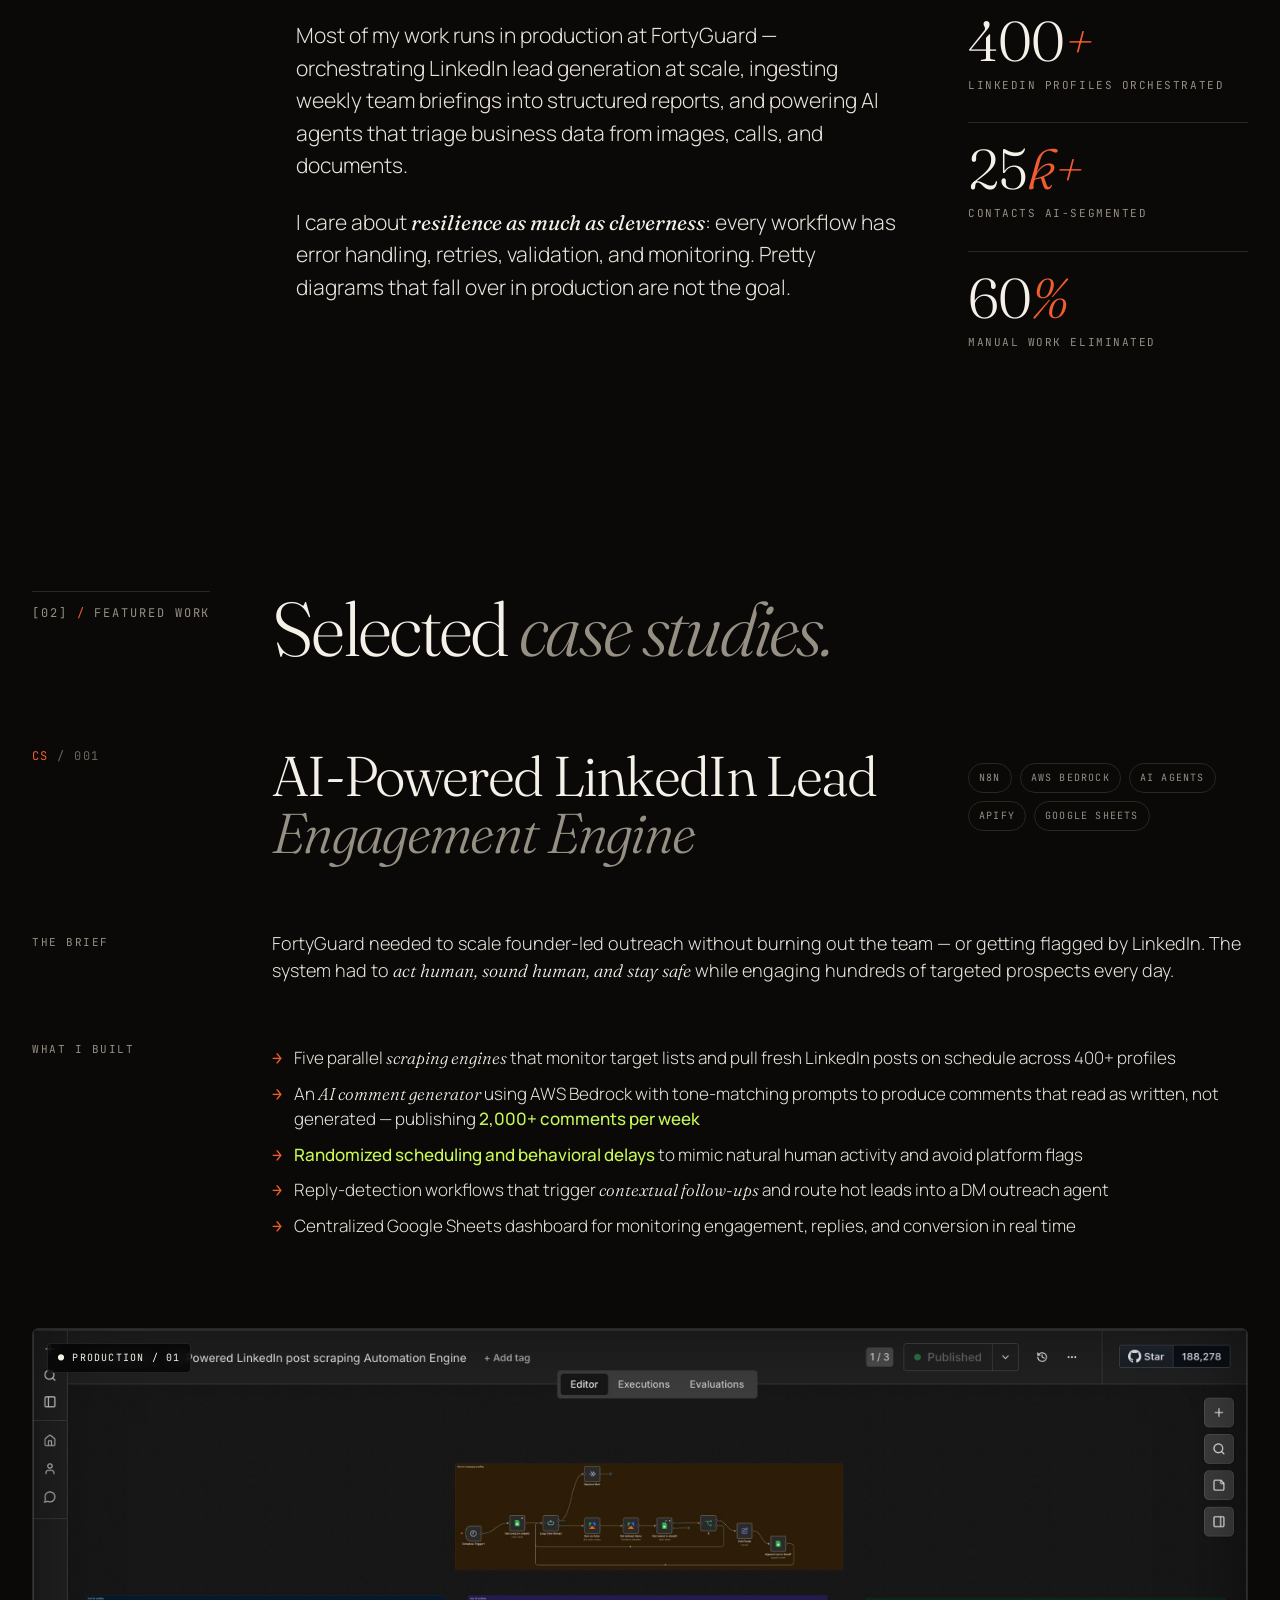
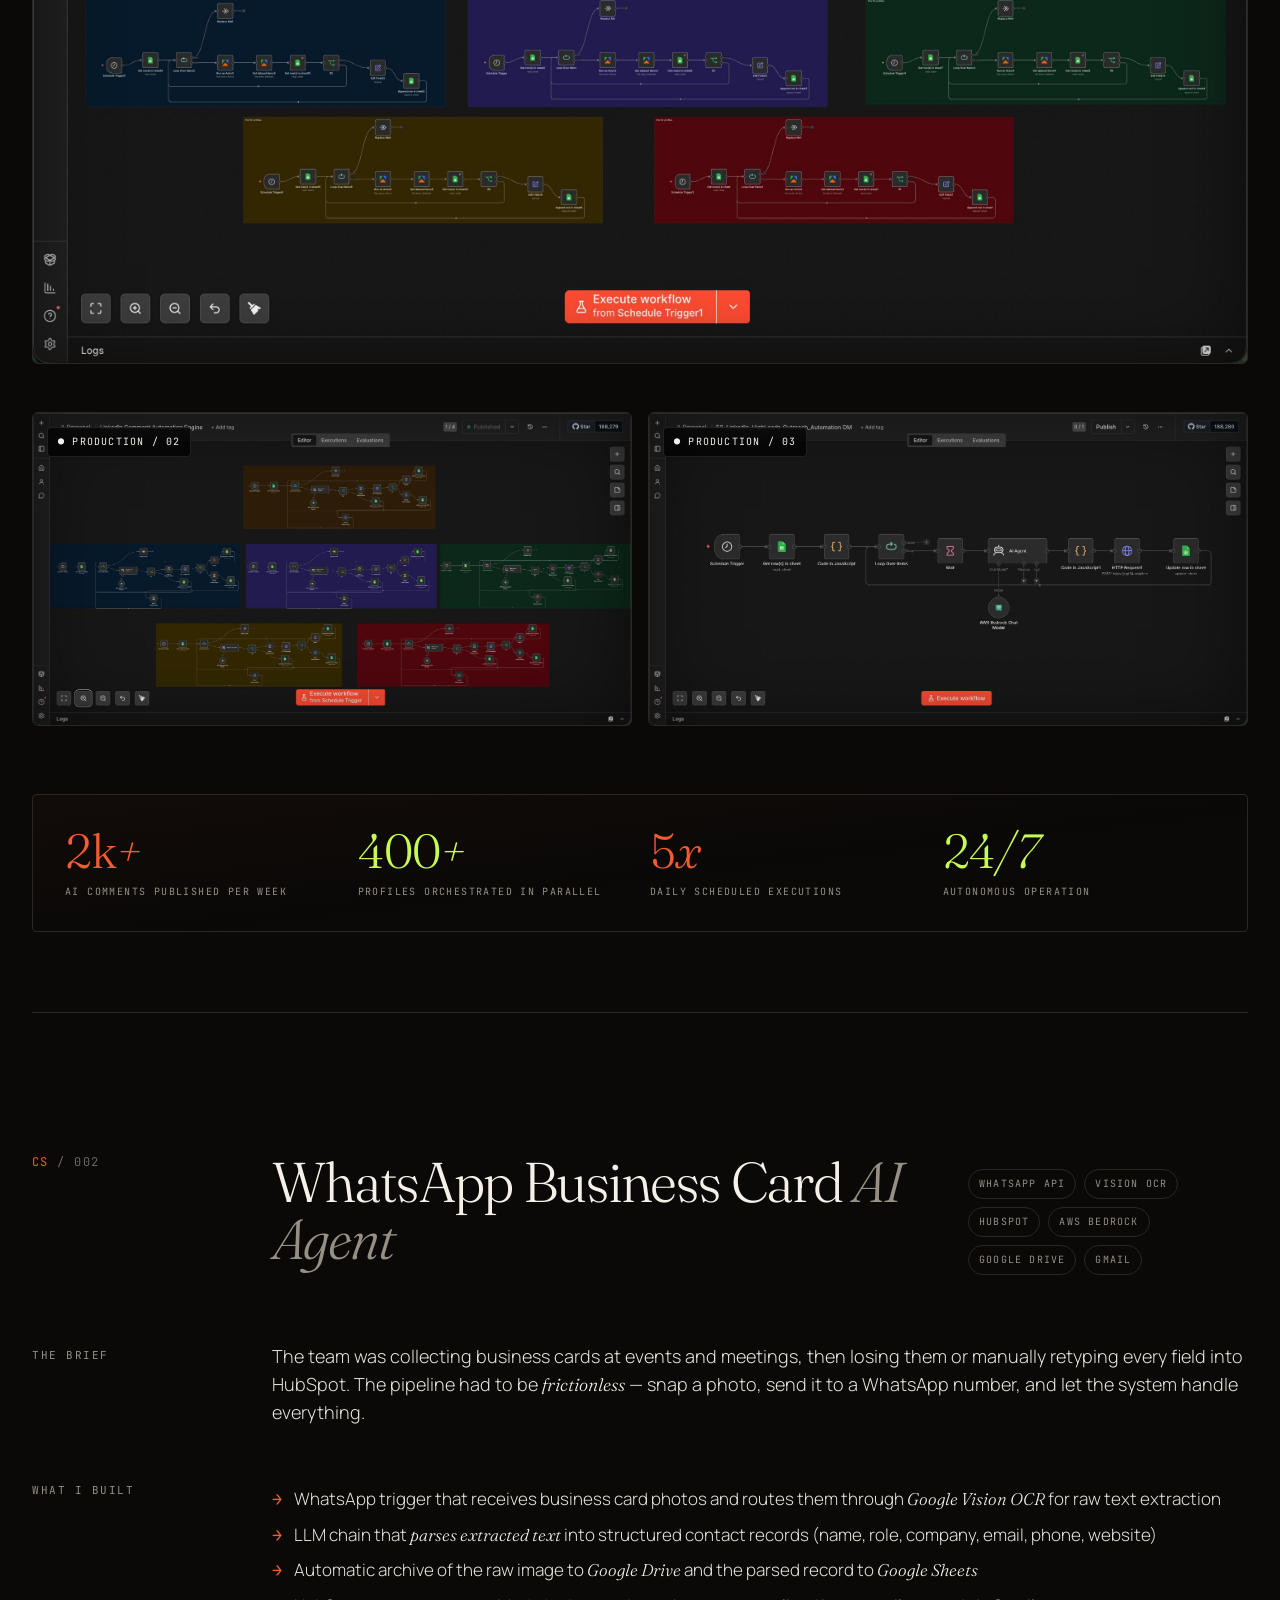
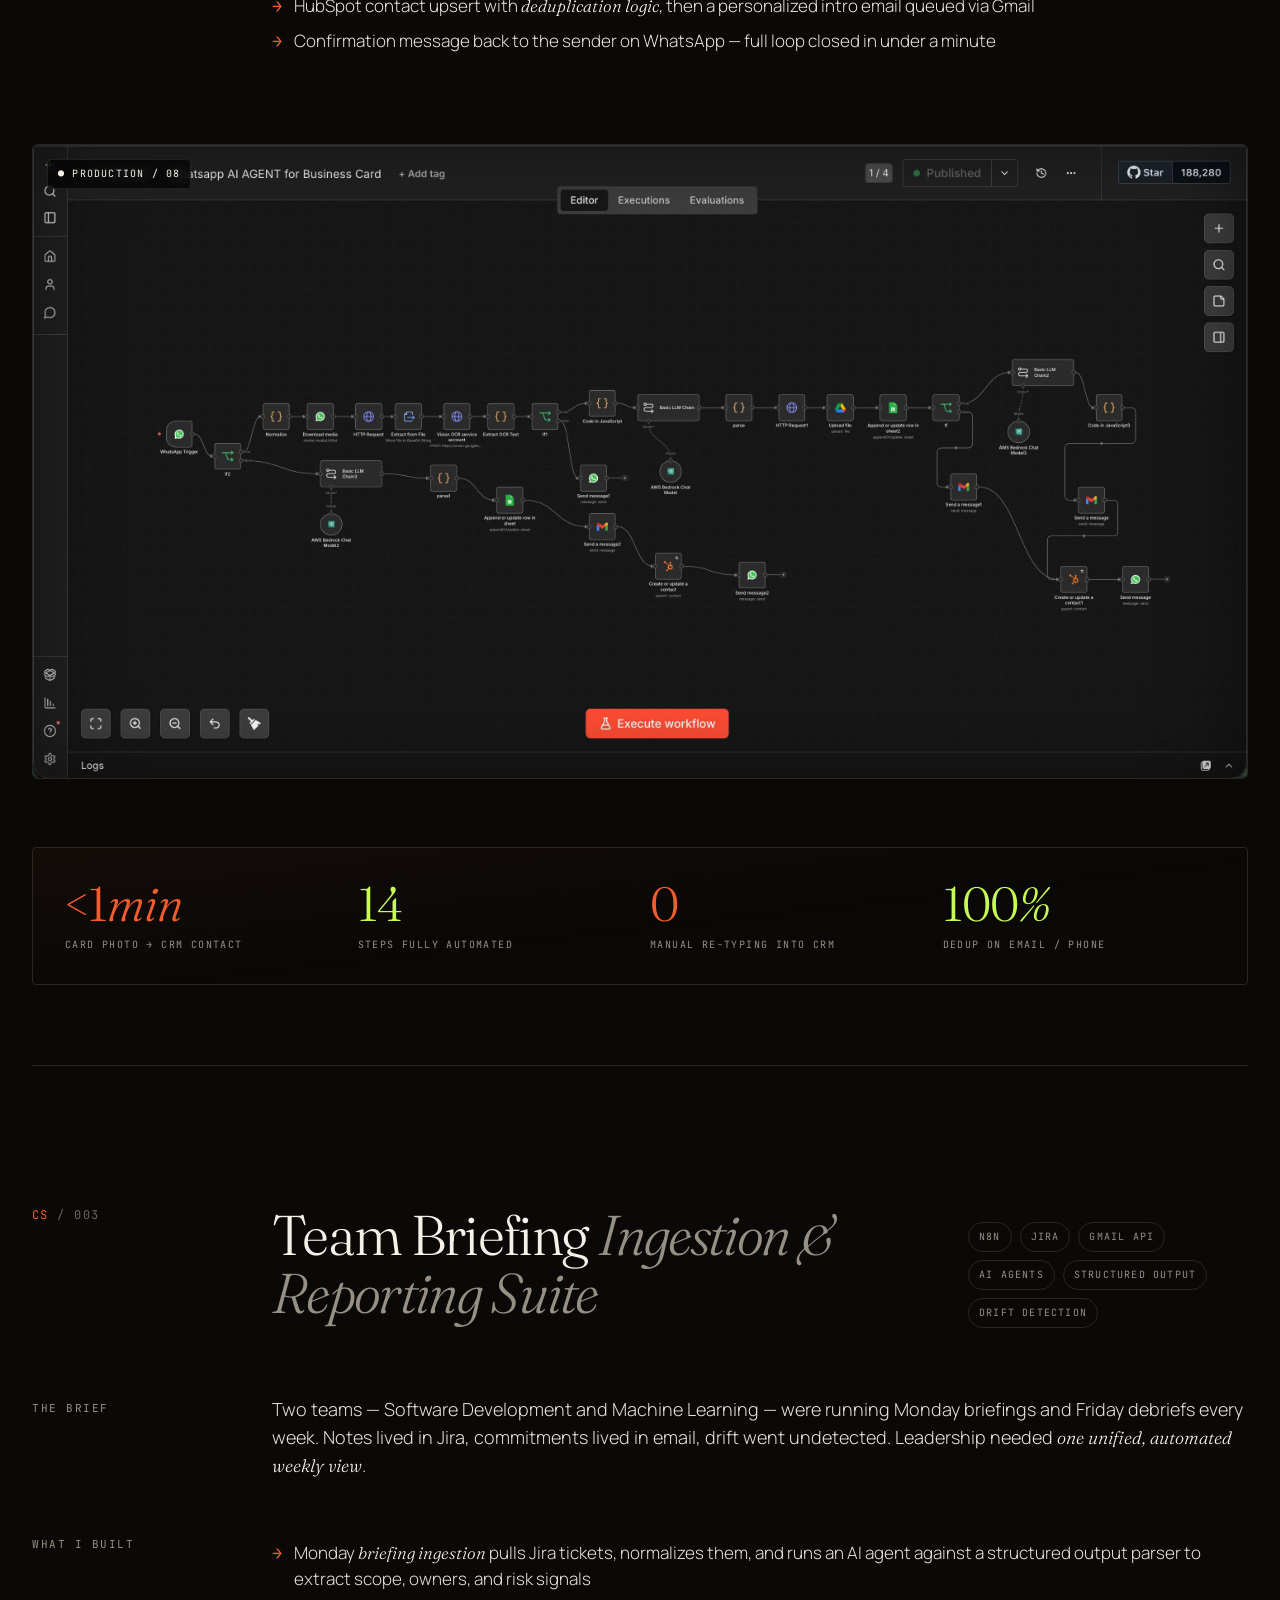
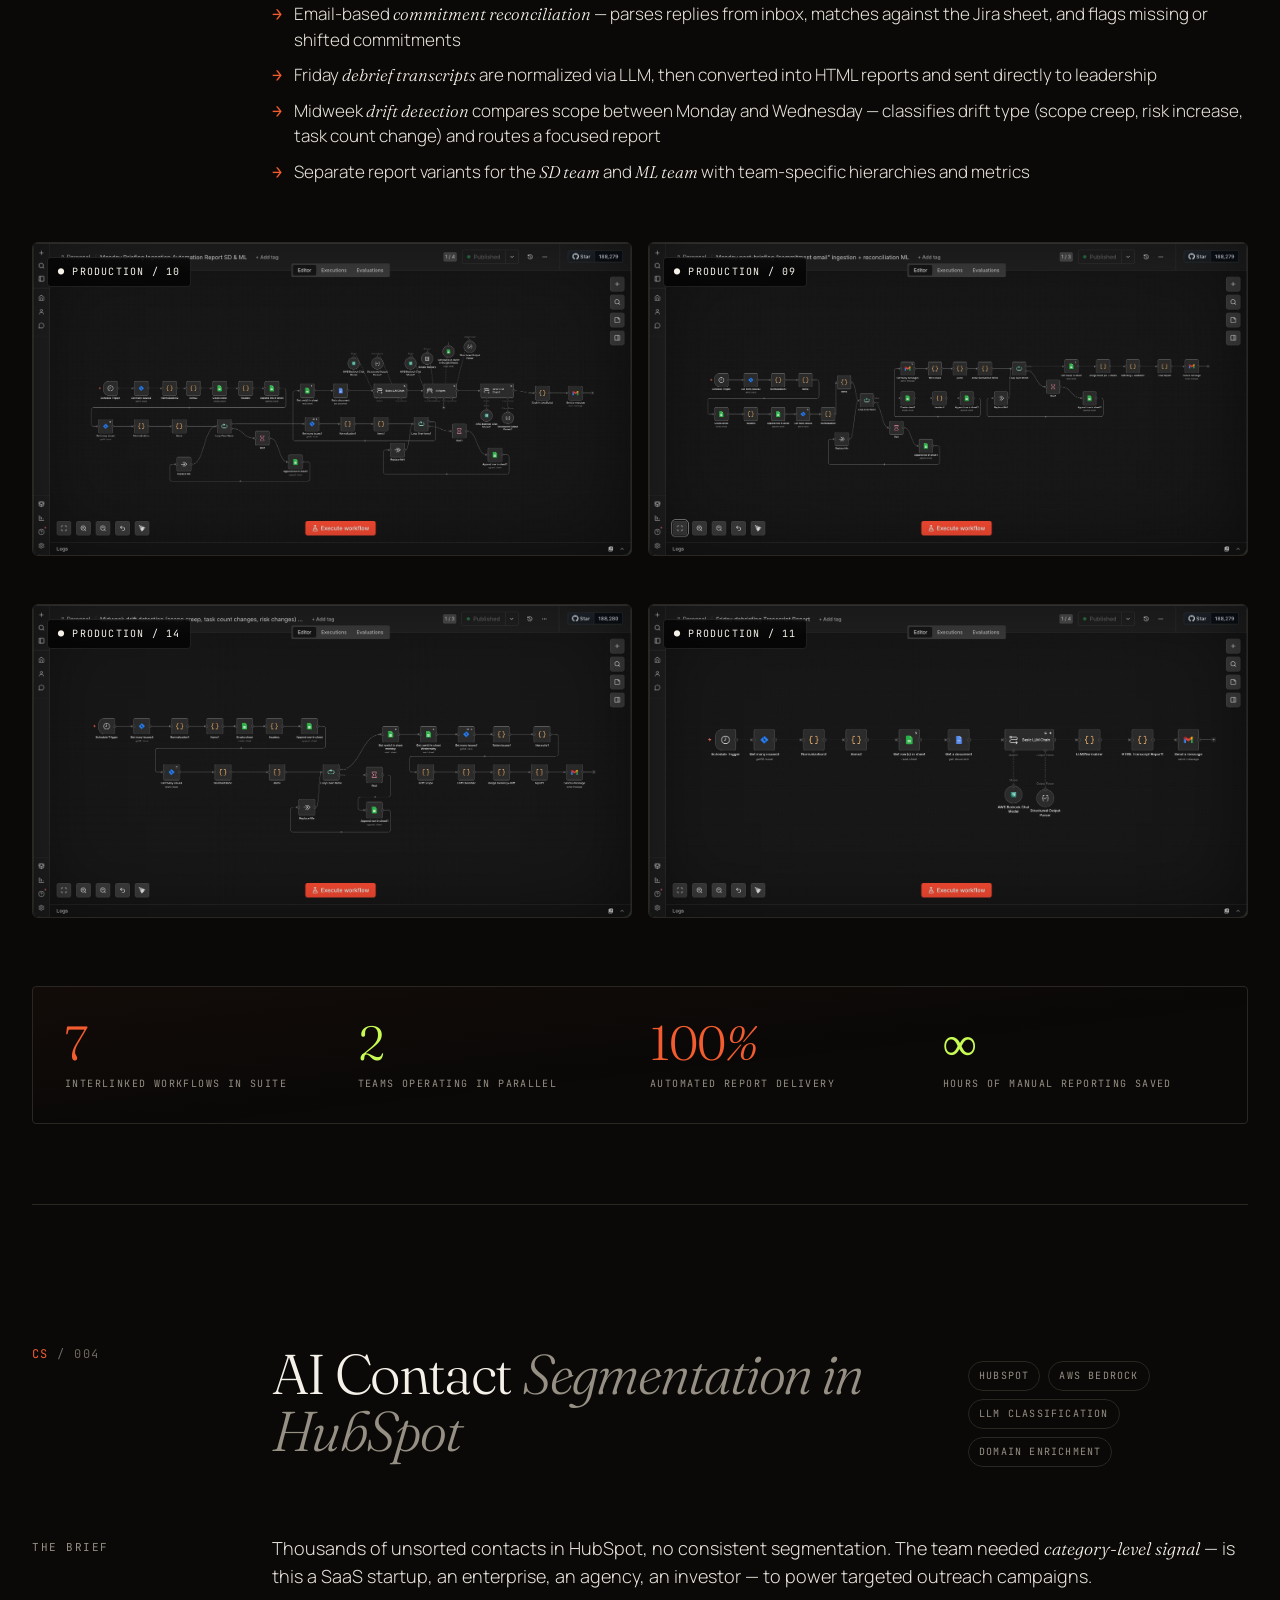
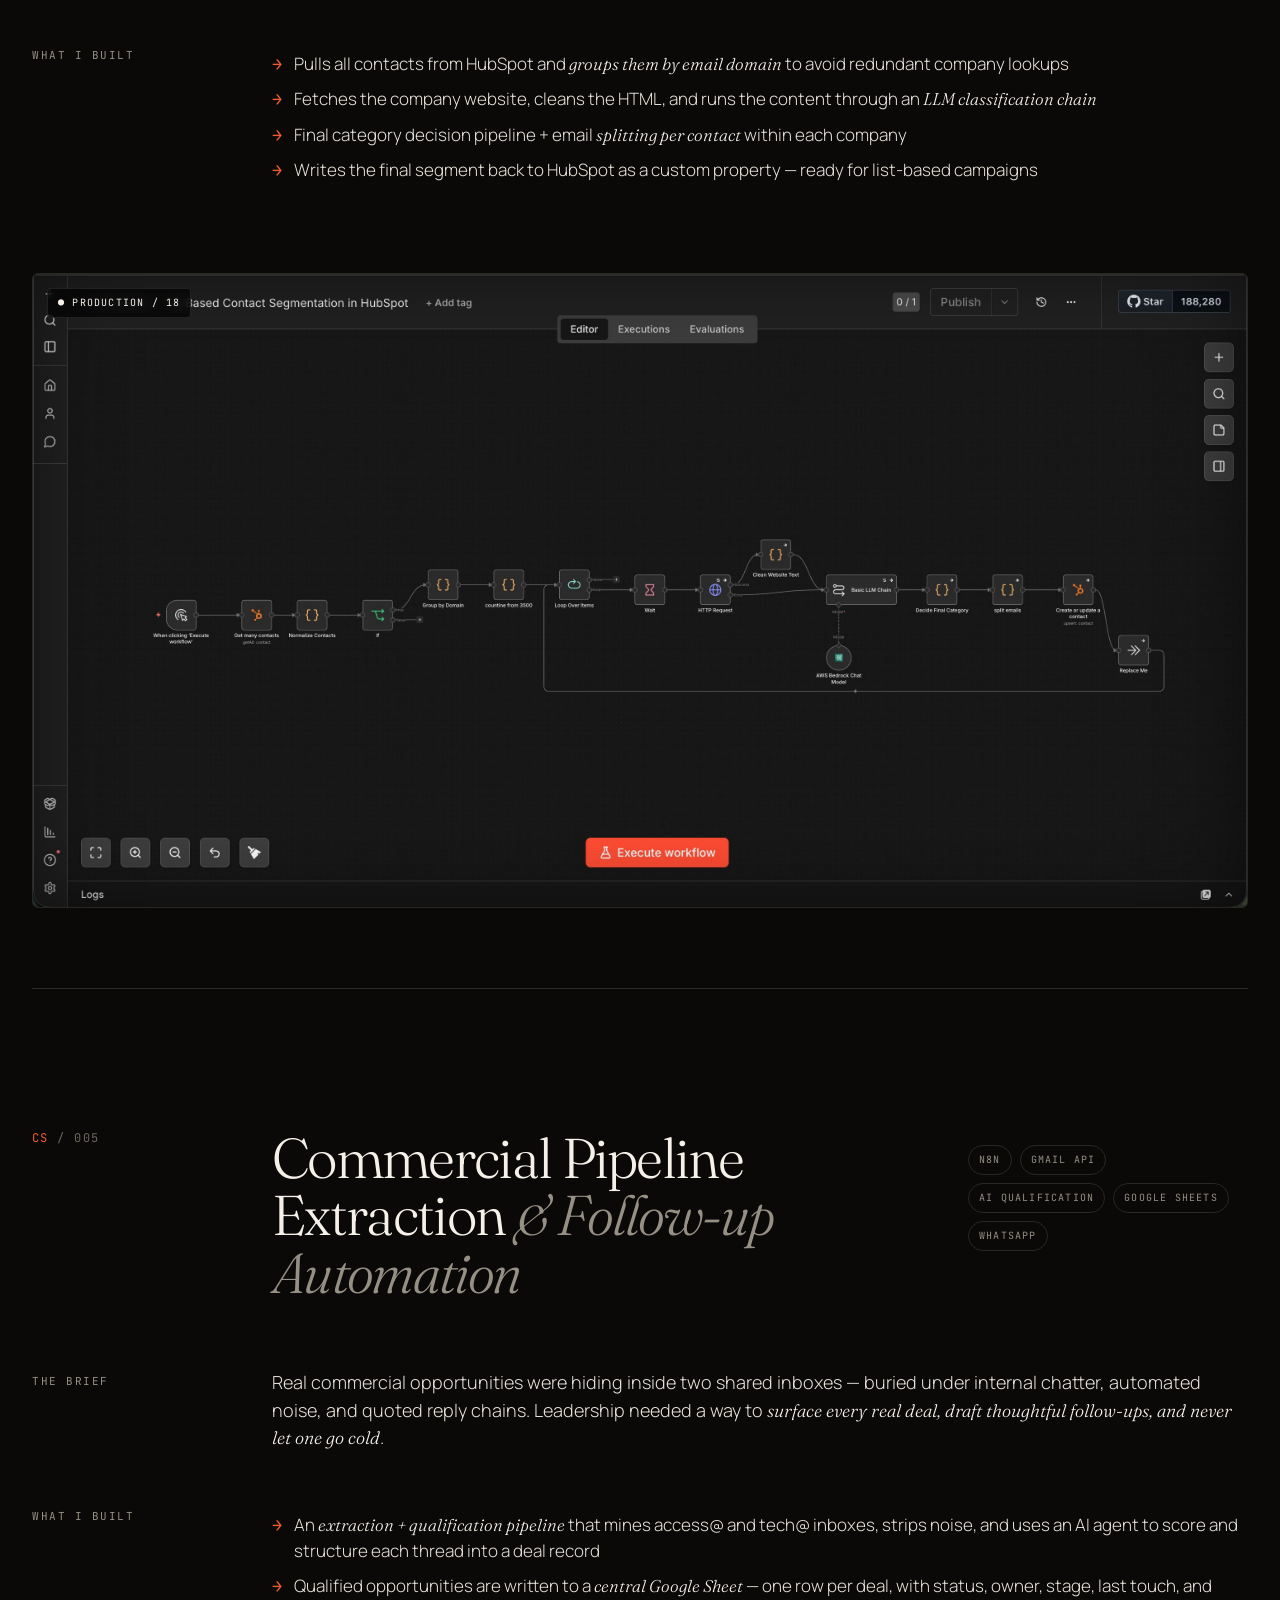
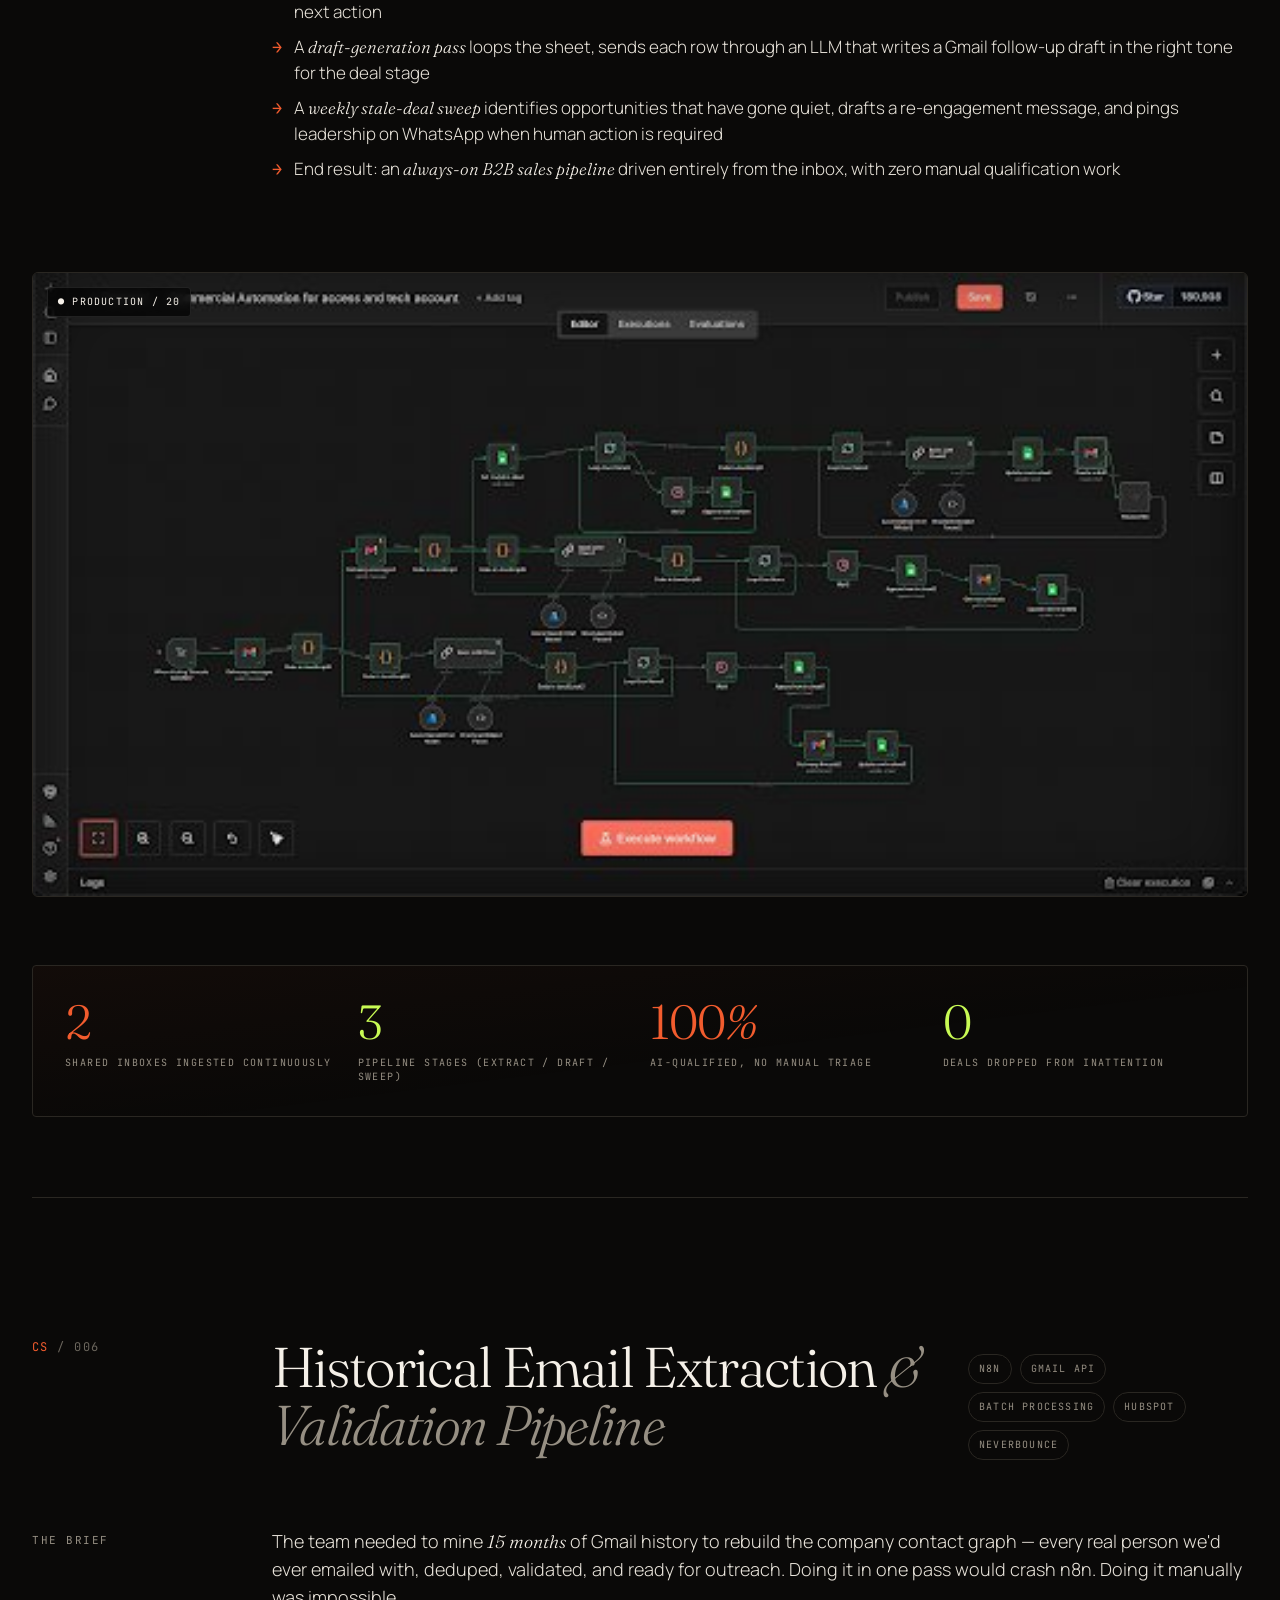
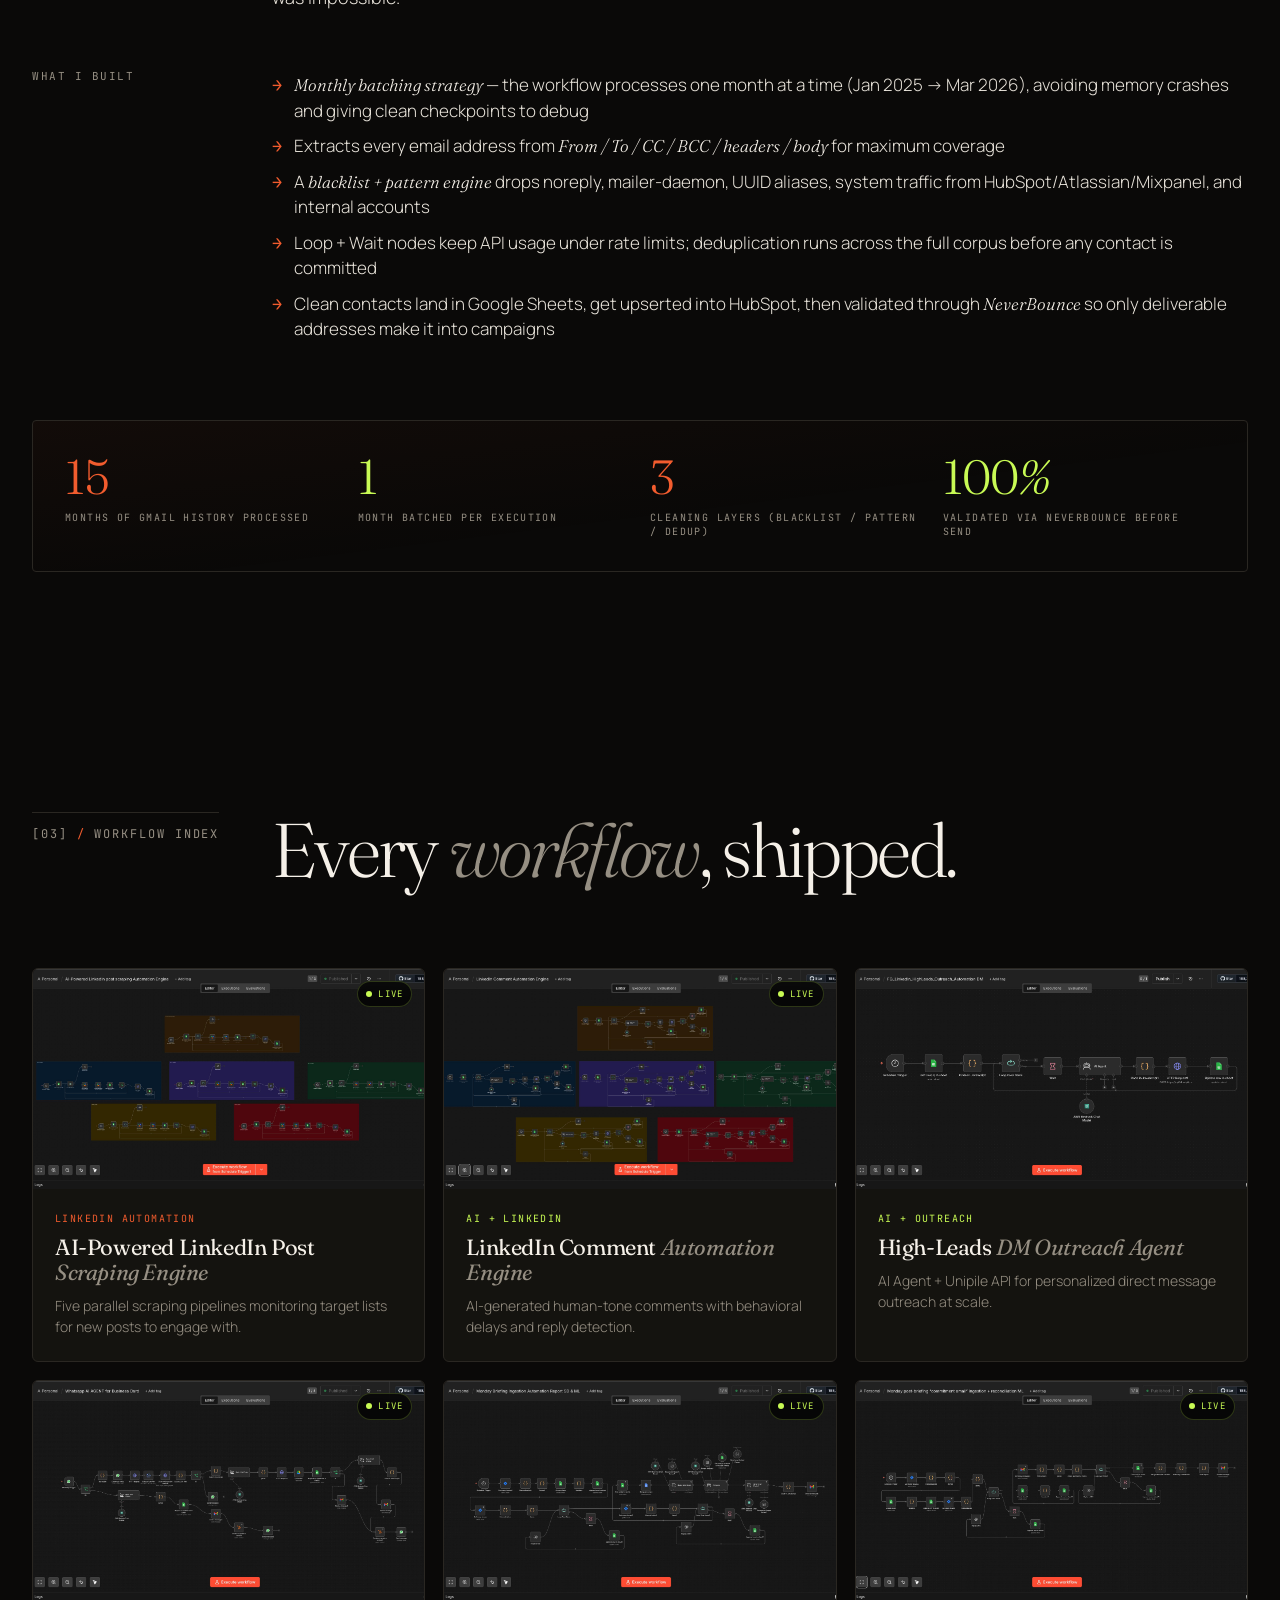
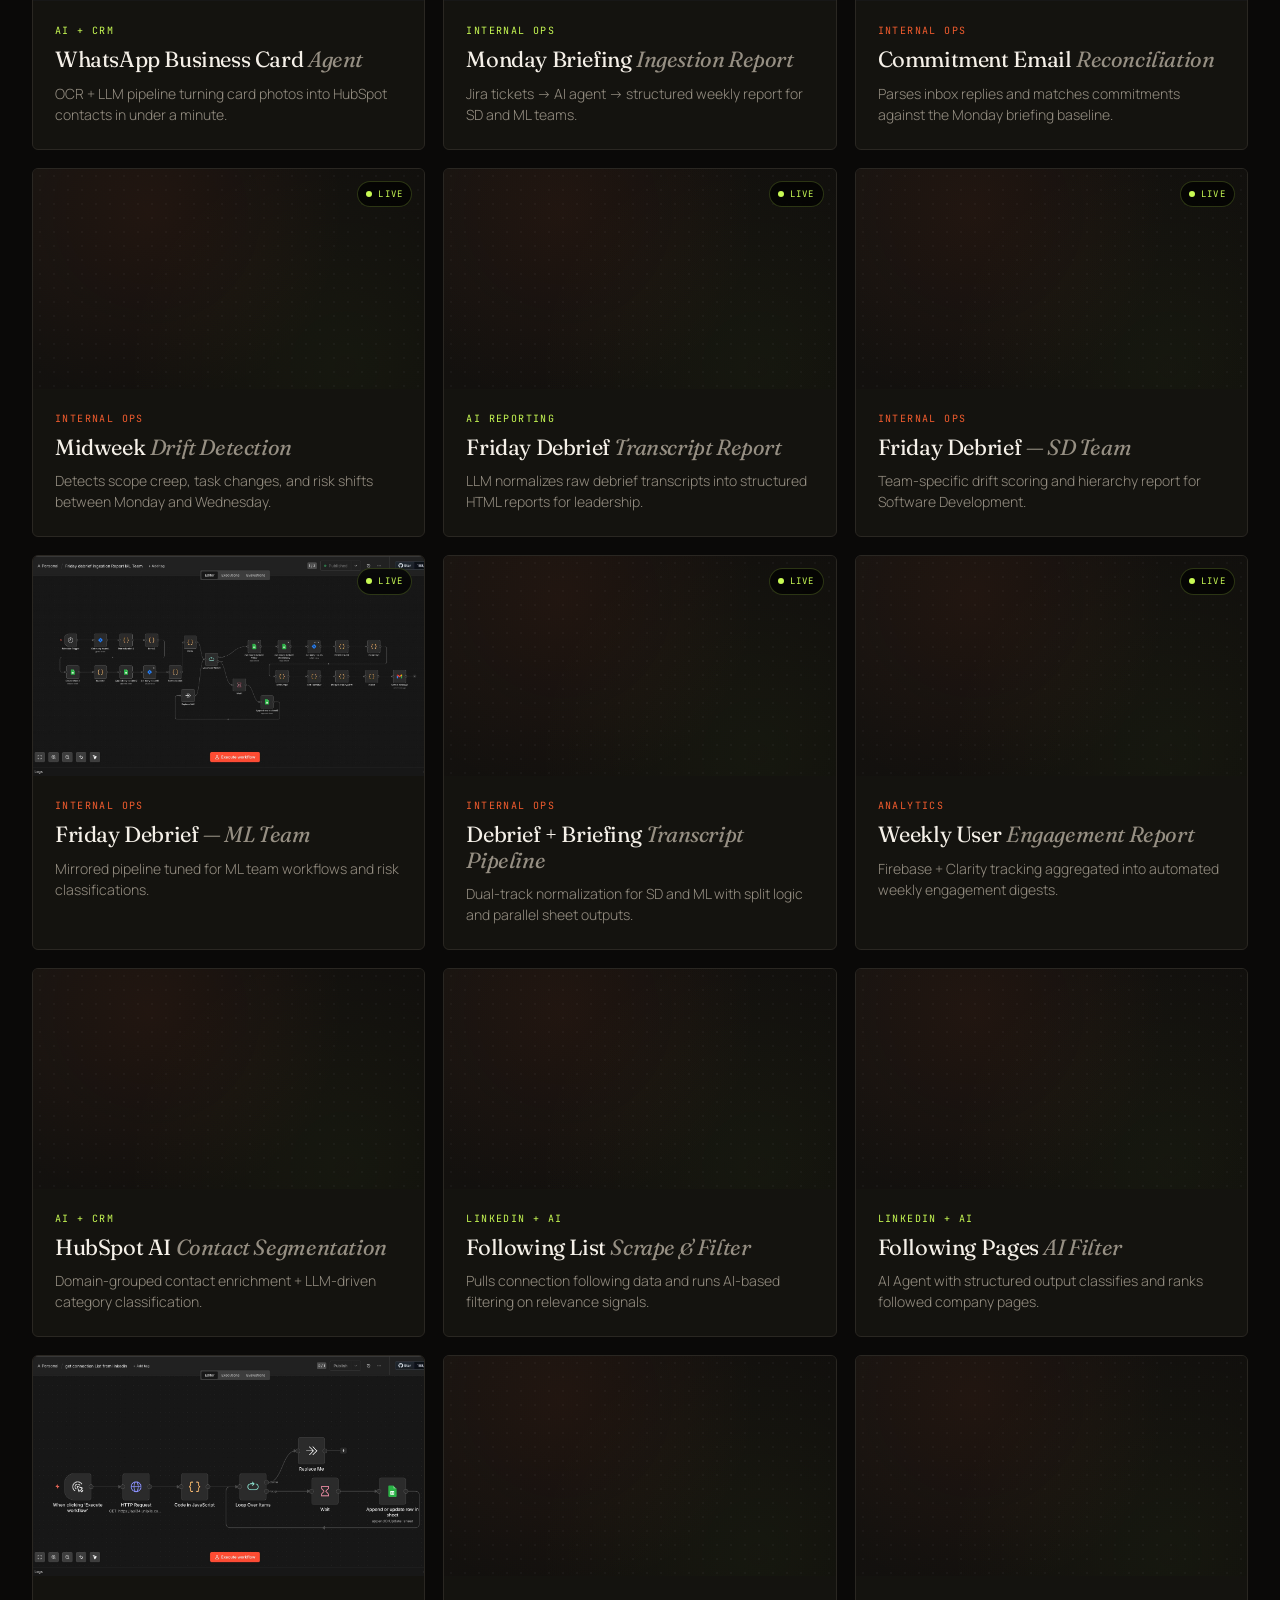
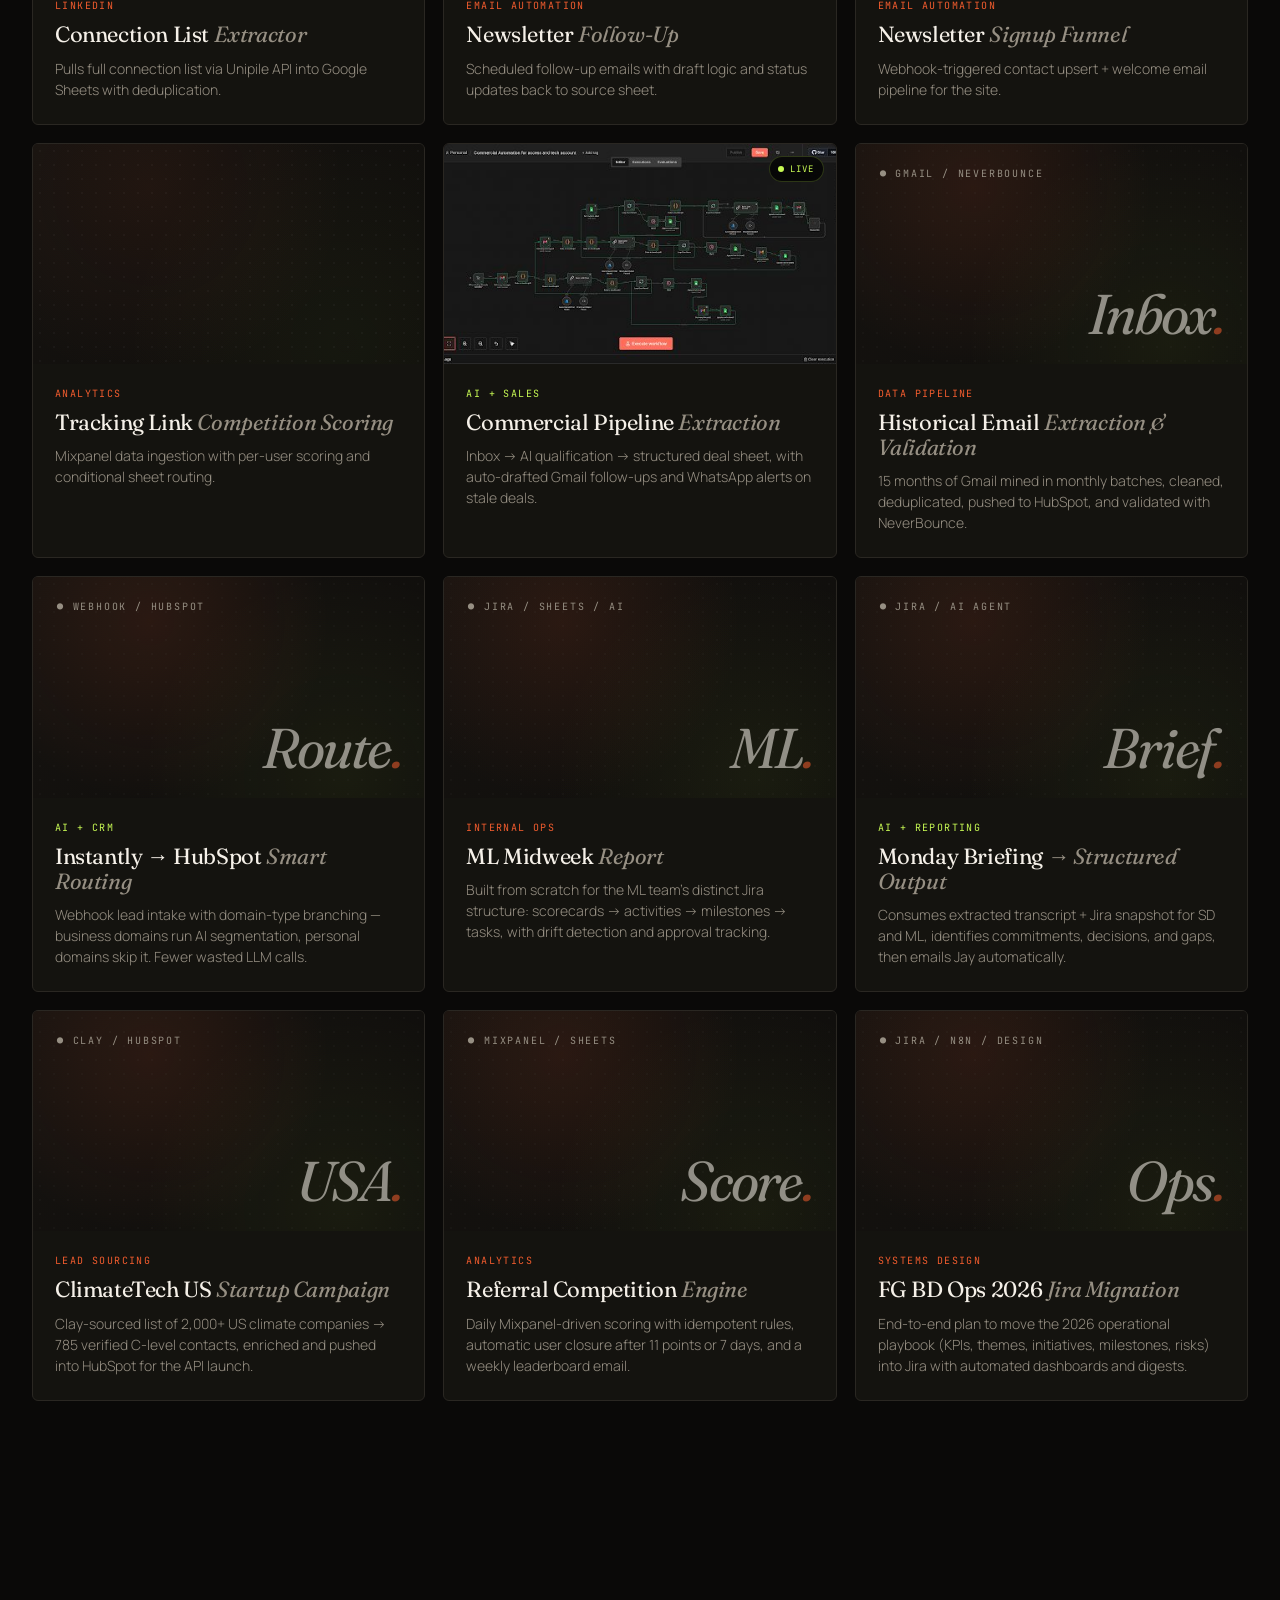
==== commit 54399473: "Fix links and align metrics to verified figures - Add clickable GitHub links (nav + contact) to gith" ====
--- a/index.html
+++ b/index.html
@@ -991,6 +991,7 @@
       <li><a href="#work">Work</a></li>
       <li><a href="#stack">Stack</a></li>
       <li><a href="#experience">Experience</a></li>
+      <li><a href="https://github.com/Mostafa3001hamdy" target="_blank" rel="noopener">GitHub</a></li>
       <li><a href="#contact">Contact</a></li>
     </ul>
   </div>
@@ -1071,16 +1072,16 @@
       </div>
       <div class="stat-stack">
         <div class="stat">
-          <div class="num">70<em>+</em></div>
-          <div class="lbl">Workflows Built</div>
+          <div class="num">40<em>+</em></div>
+          <div class="lbl">Production Workflows Built</div>
         </div>
         <div class="stat">
-          <div class="num">2k<em>+</em></div>
-          <div class="lbl">AI Comments / Week</div>
+          <div class="num">400<em>+</em></div>
+          <div class="lbl">LinkedIn Profiles Orchestrated</div>
         </div>
         <div class="stat">
-          <div class="num">99<em>%</em></div>
-          <div class="lbl">Pipeline Success Rate</div>
+          <div class="num">25<em>k+</em></div>
+          <div class="lbl">Contacts AI-Segmented</div>
         </div>
         <div class="stat">
           <div class="num">60<em>%</em></div>
@@ -1206,20 +1207,20 @@
       </div>
       <div class="case-impact">
         <div>
-          <div class="impact-num">100<em>+</em></div>
-          <div class="impact-lbl">Cards processed weekly</div>
-        </div>
-        <div>
-          <div class="impact-num alt">90<em>%</em></div>
-          <div class="impact-lbl">OCR extraction accuracy</div>
-        </div>
-        <div>
-          <div class="impact-num">70<em>%</em></div>
-          <div class="impact-lbl">Reduction in manual entry</div>
-        </div>
-        <div>
-          <div class="impact-num alt">99<em>%</em></div>
-          <div class="impact-lbl">Workflow success rate</div>
+          <div class="impact-num">&lt;1<em>min</em></div>
+          <div class="impact-lbl">Card photo → CRM contact</div>
+        </div>
+        <div>
+          <div class="impact-num alt">14</div>
+          <div class="impact-lbl">Steps fully automated</div>
+        </div>
+        <div>
+          <div class="impact-num">0</div>
+          <div class="impact-lbl">Manual re-typing into CRM</div>
+        </div>
+        <div>
+          <div class="impact-num alt">100<em>%</em></div>
+          <div class="impact-lbl">Dedup on email / phone</div>
         </div>
       </div>
     </article>
@@ -1970,8 +1971,8 @@
           <a href="https://www.linkedin.com/in/mustafa-hamdy-87479b243" target="_blank" rel="noopener">linkedin.com/in/<em>mustafa-hamdy</em></a>
         </div>
         <div class="contact-block">
-          <div class="lbl">Based In</div>
-          <span class="val">Cairo, <em>Egypt</em></span>
+          <div class="lbl">GitHub</div>
+          <a href="https://github.com/Mostafa3001hamdy" target="_blank" rel="noopener">github.com/<em>Mostafa3001hamdy</em></a>
         </div>
       </div>
     </div>
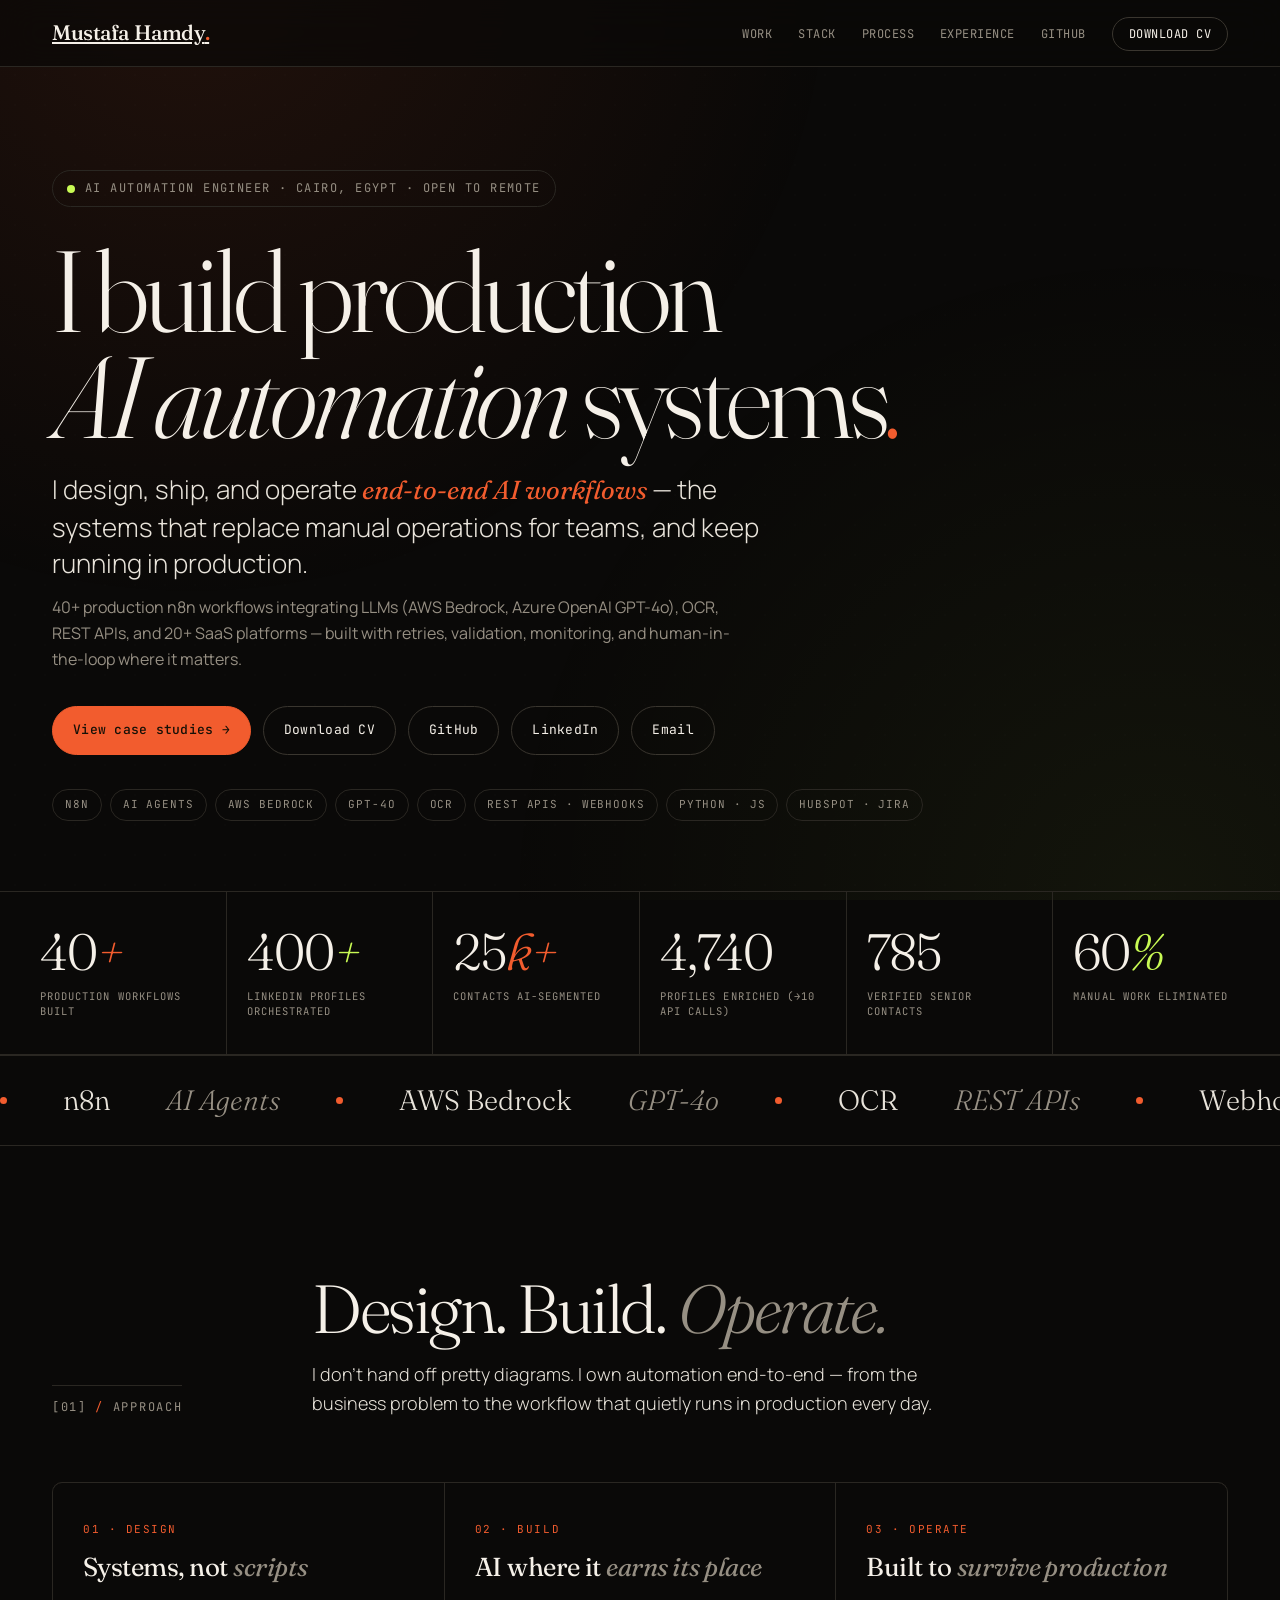
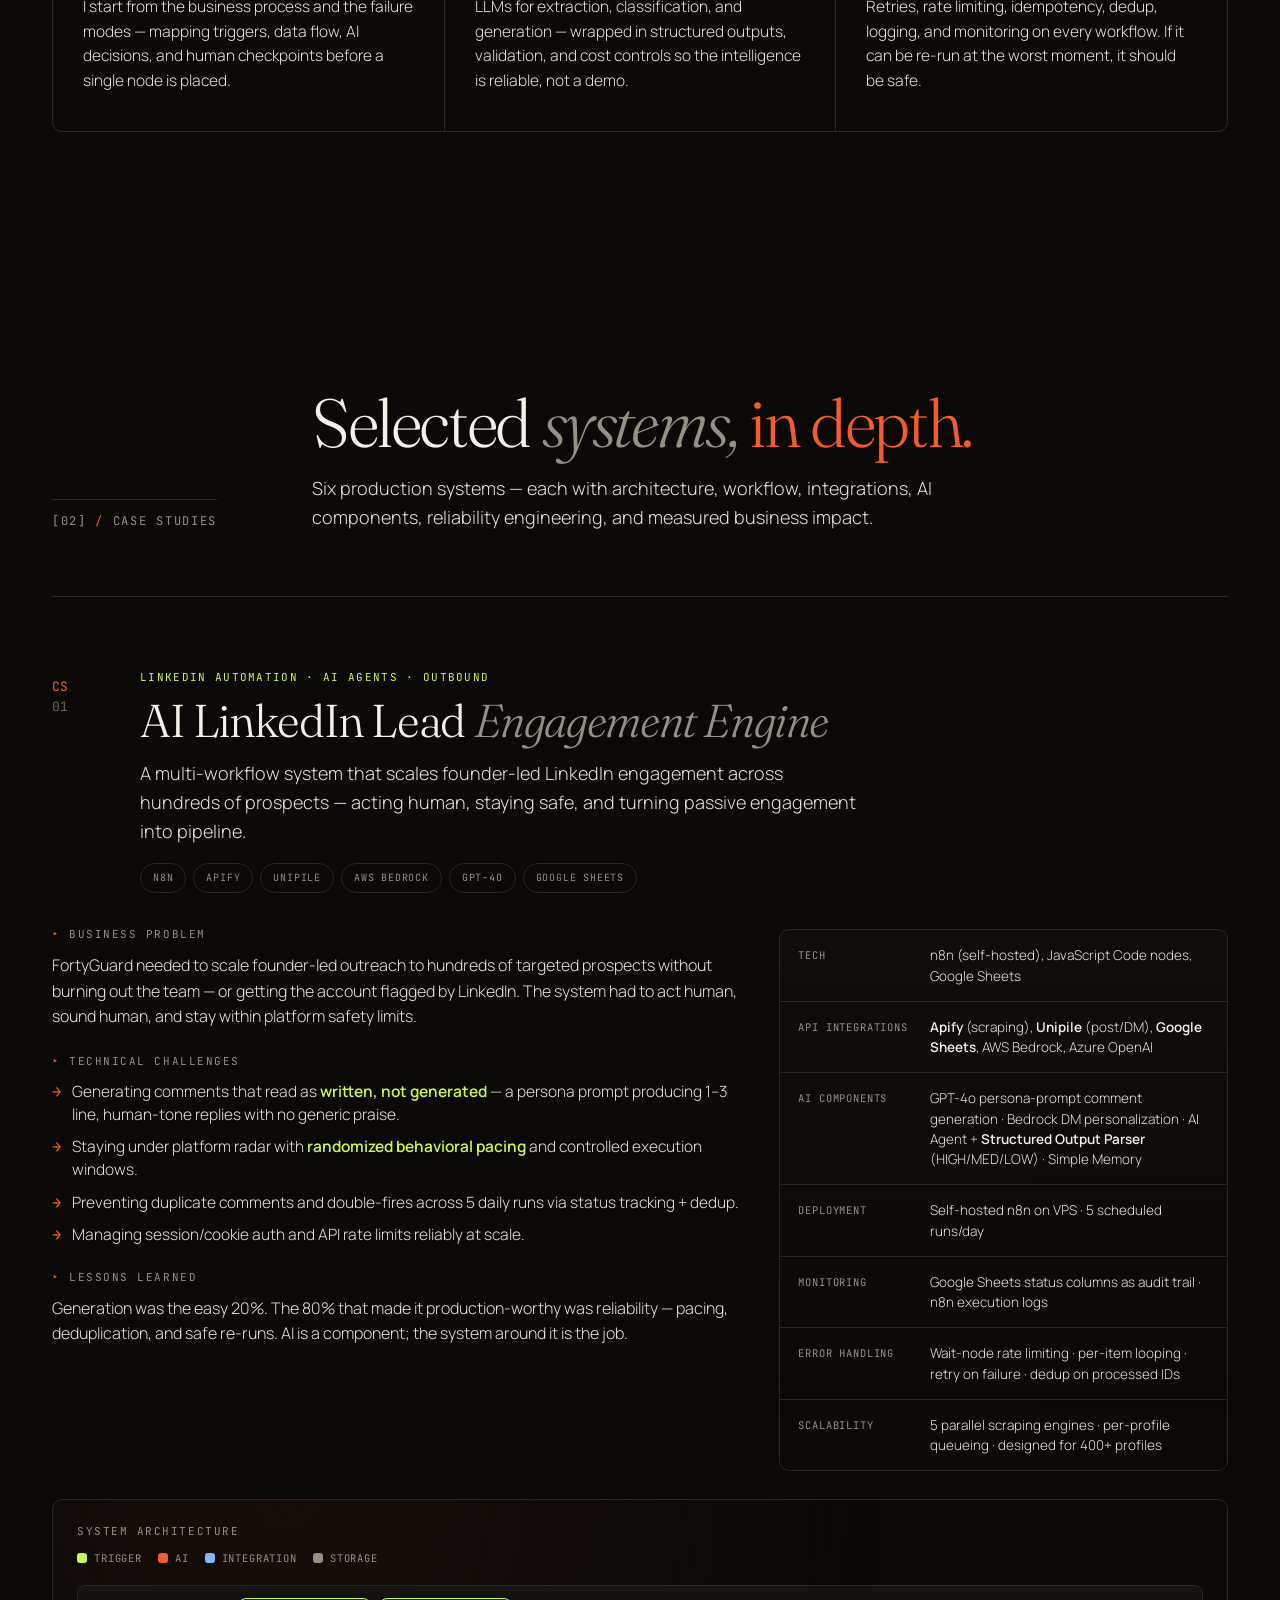
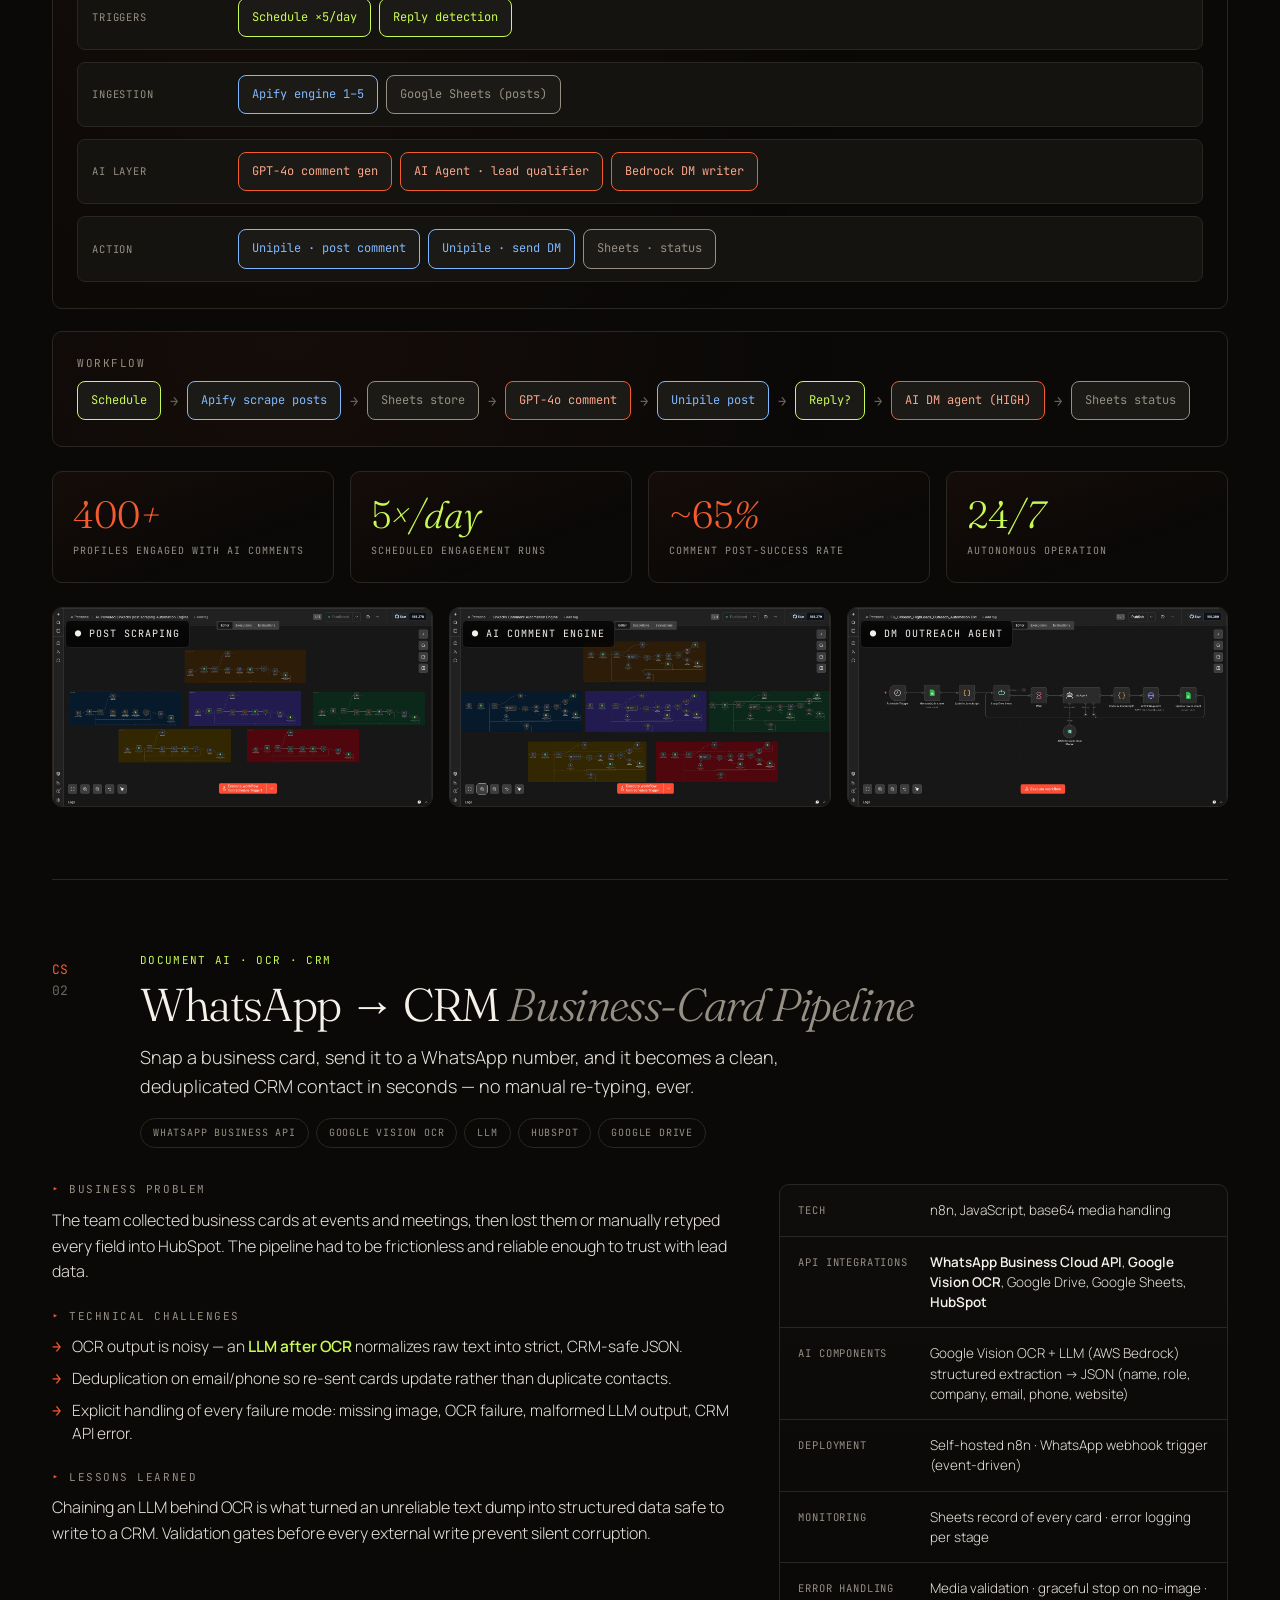
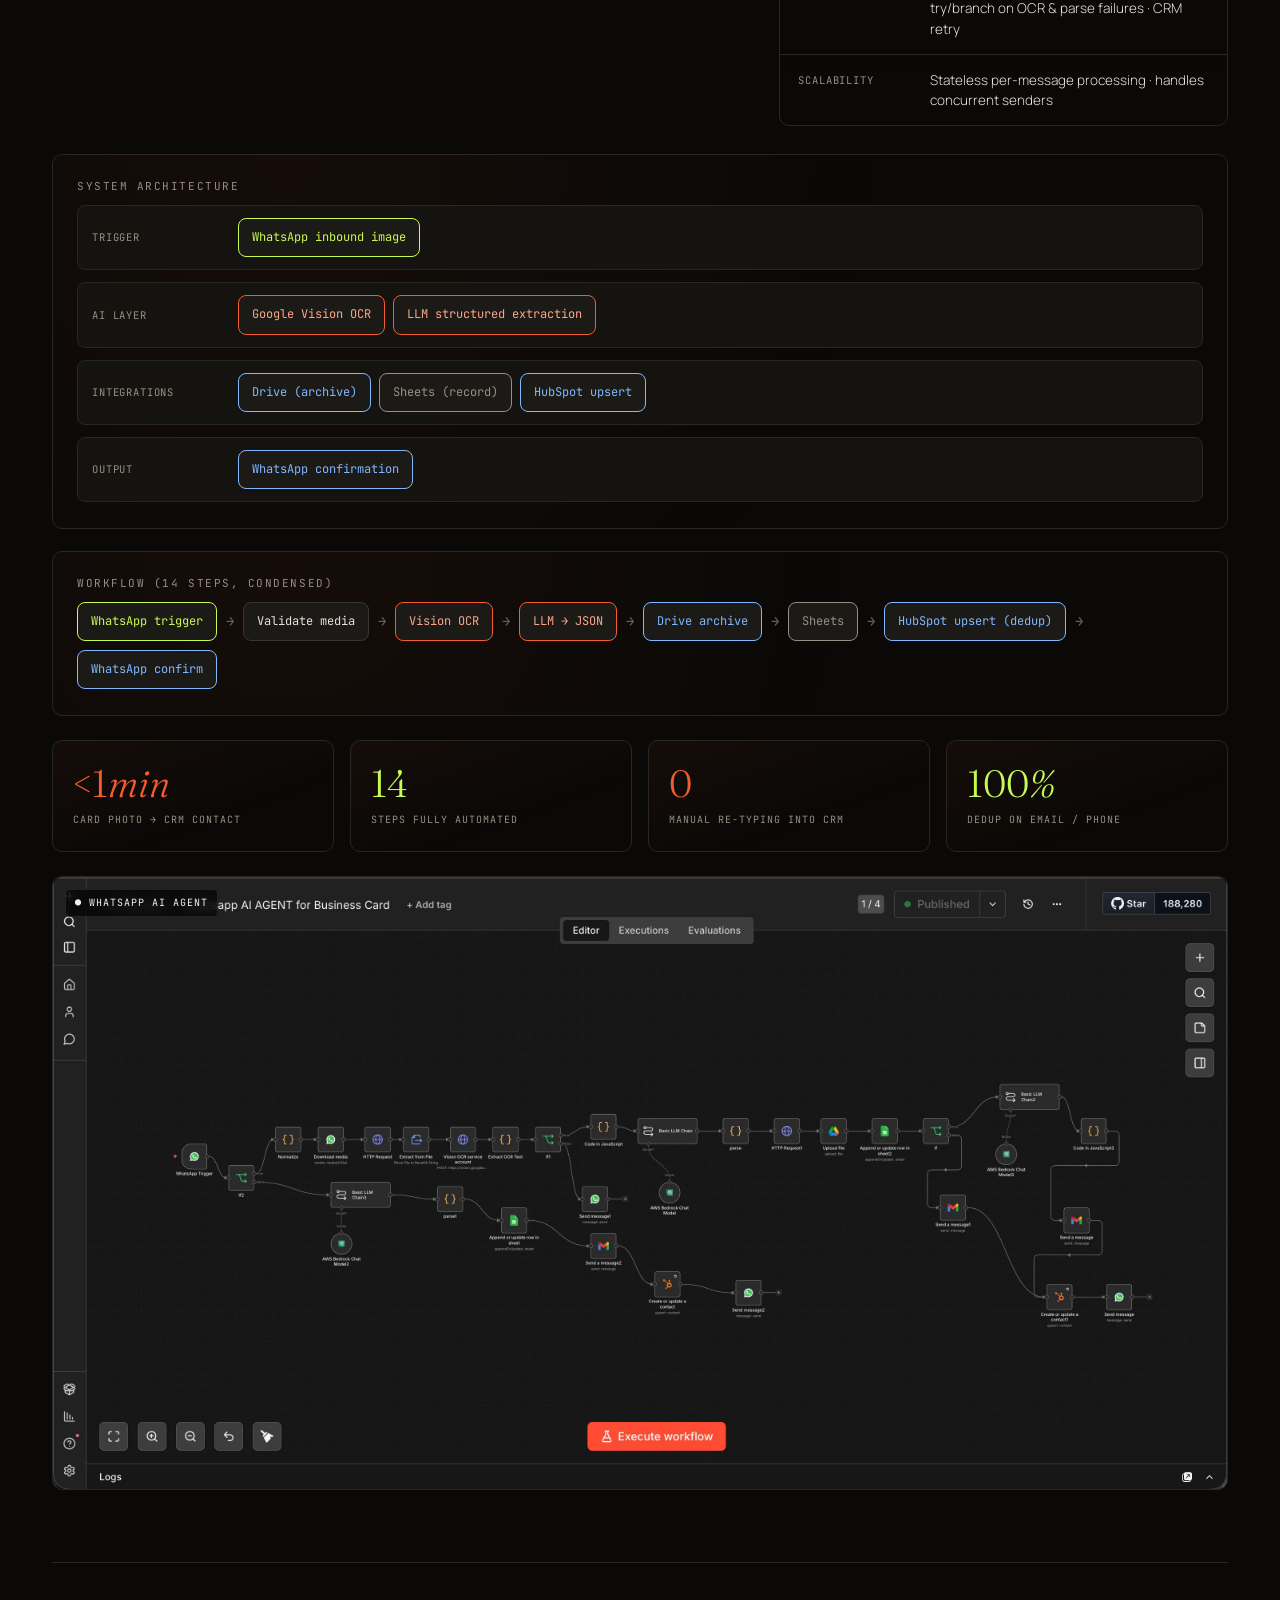
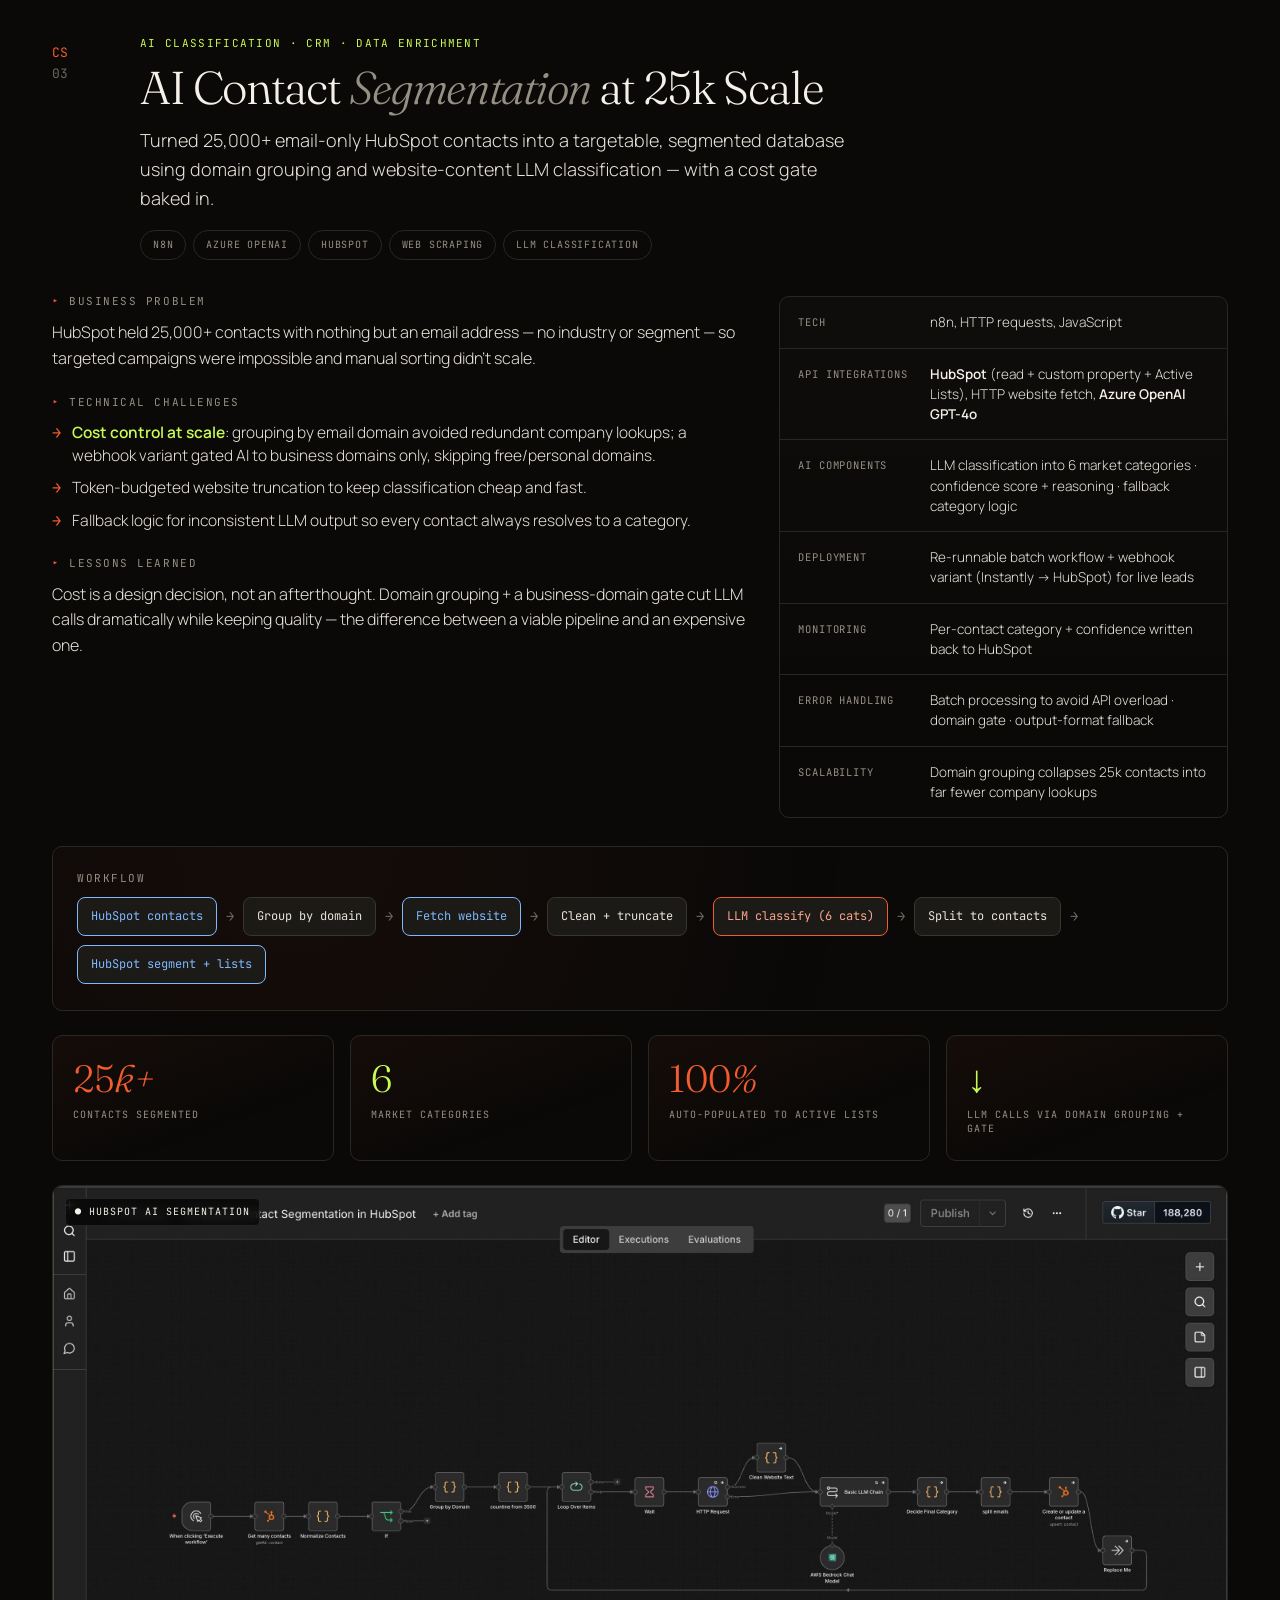
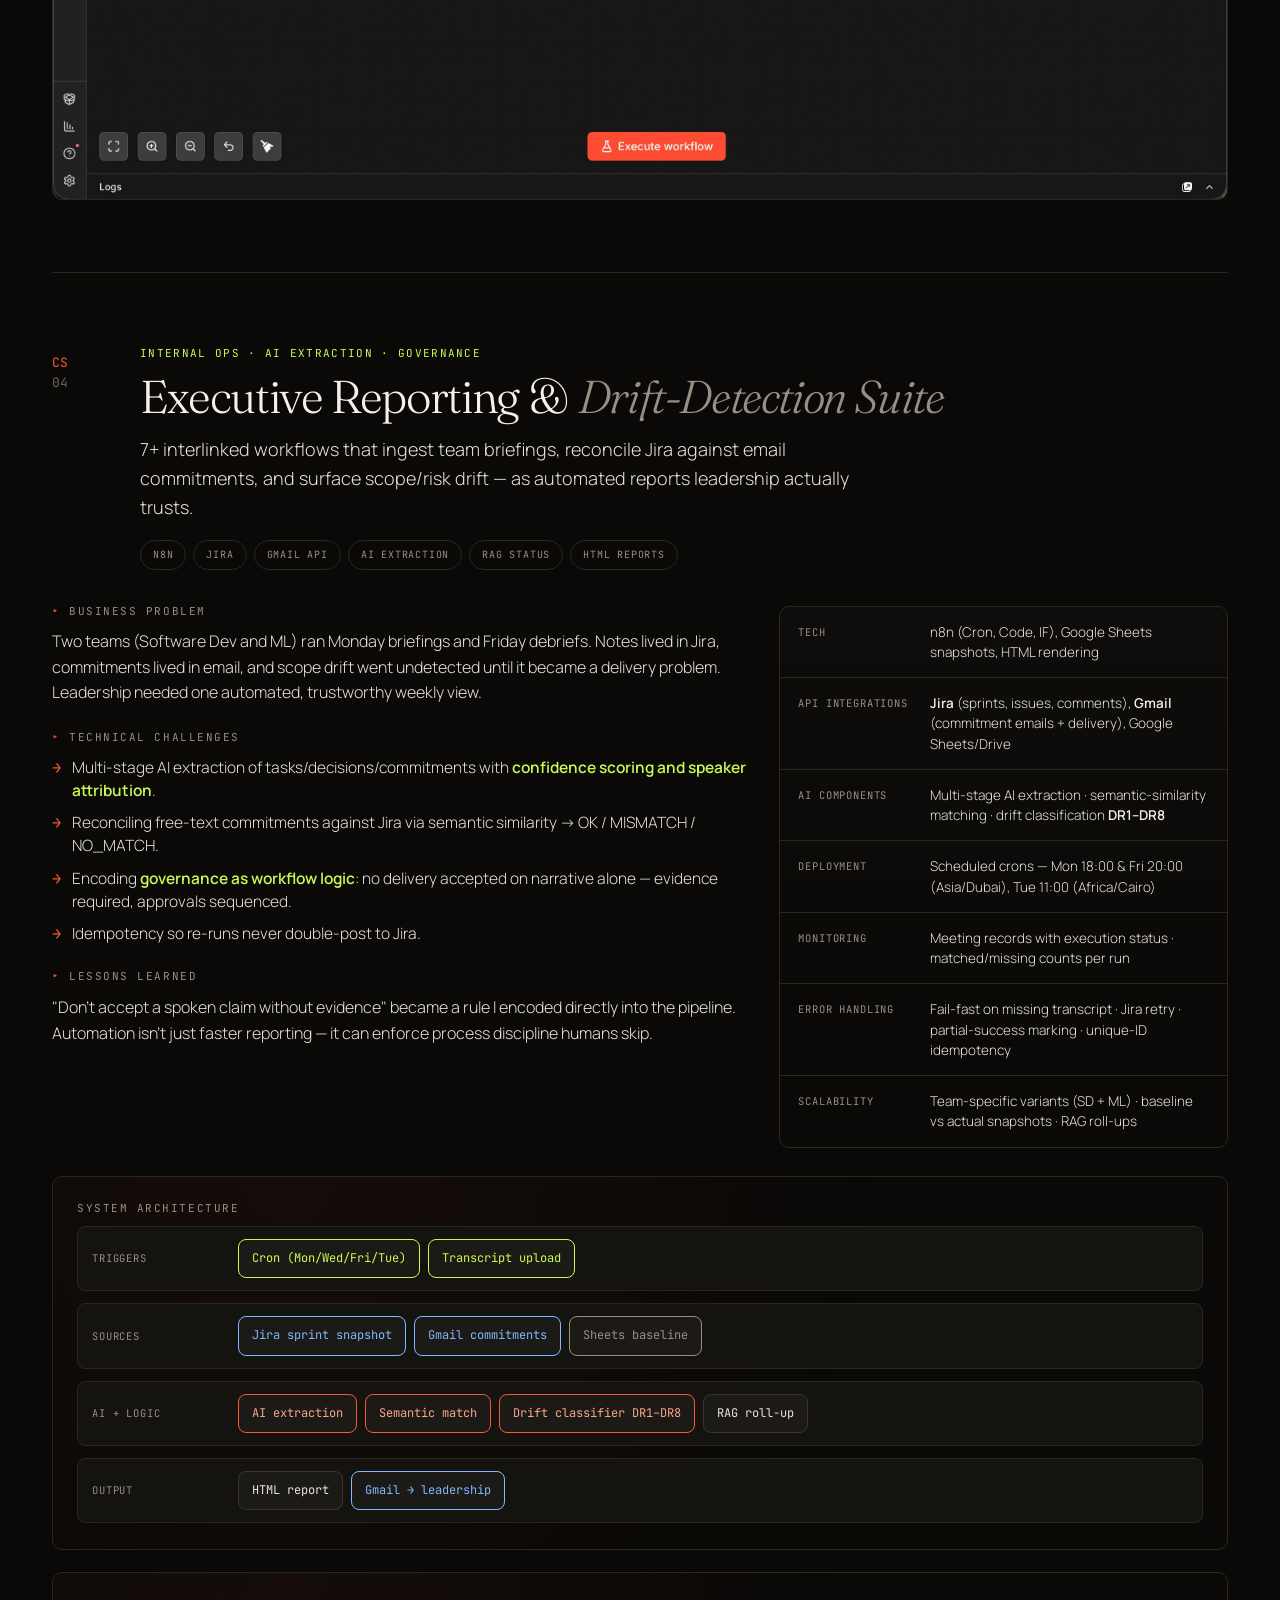
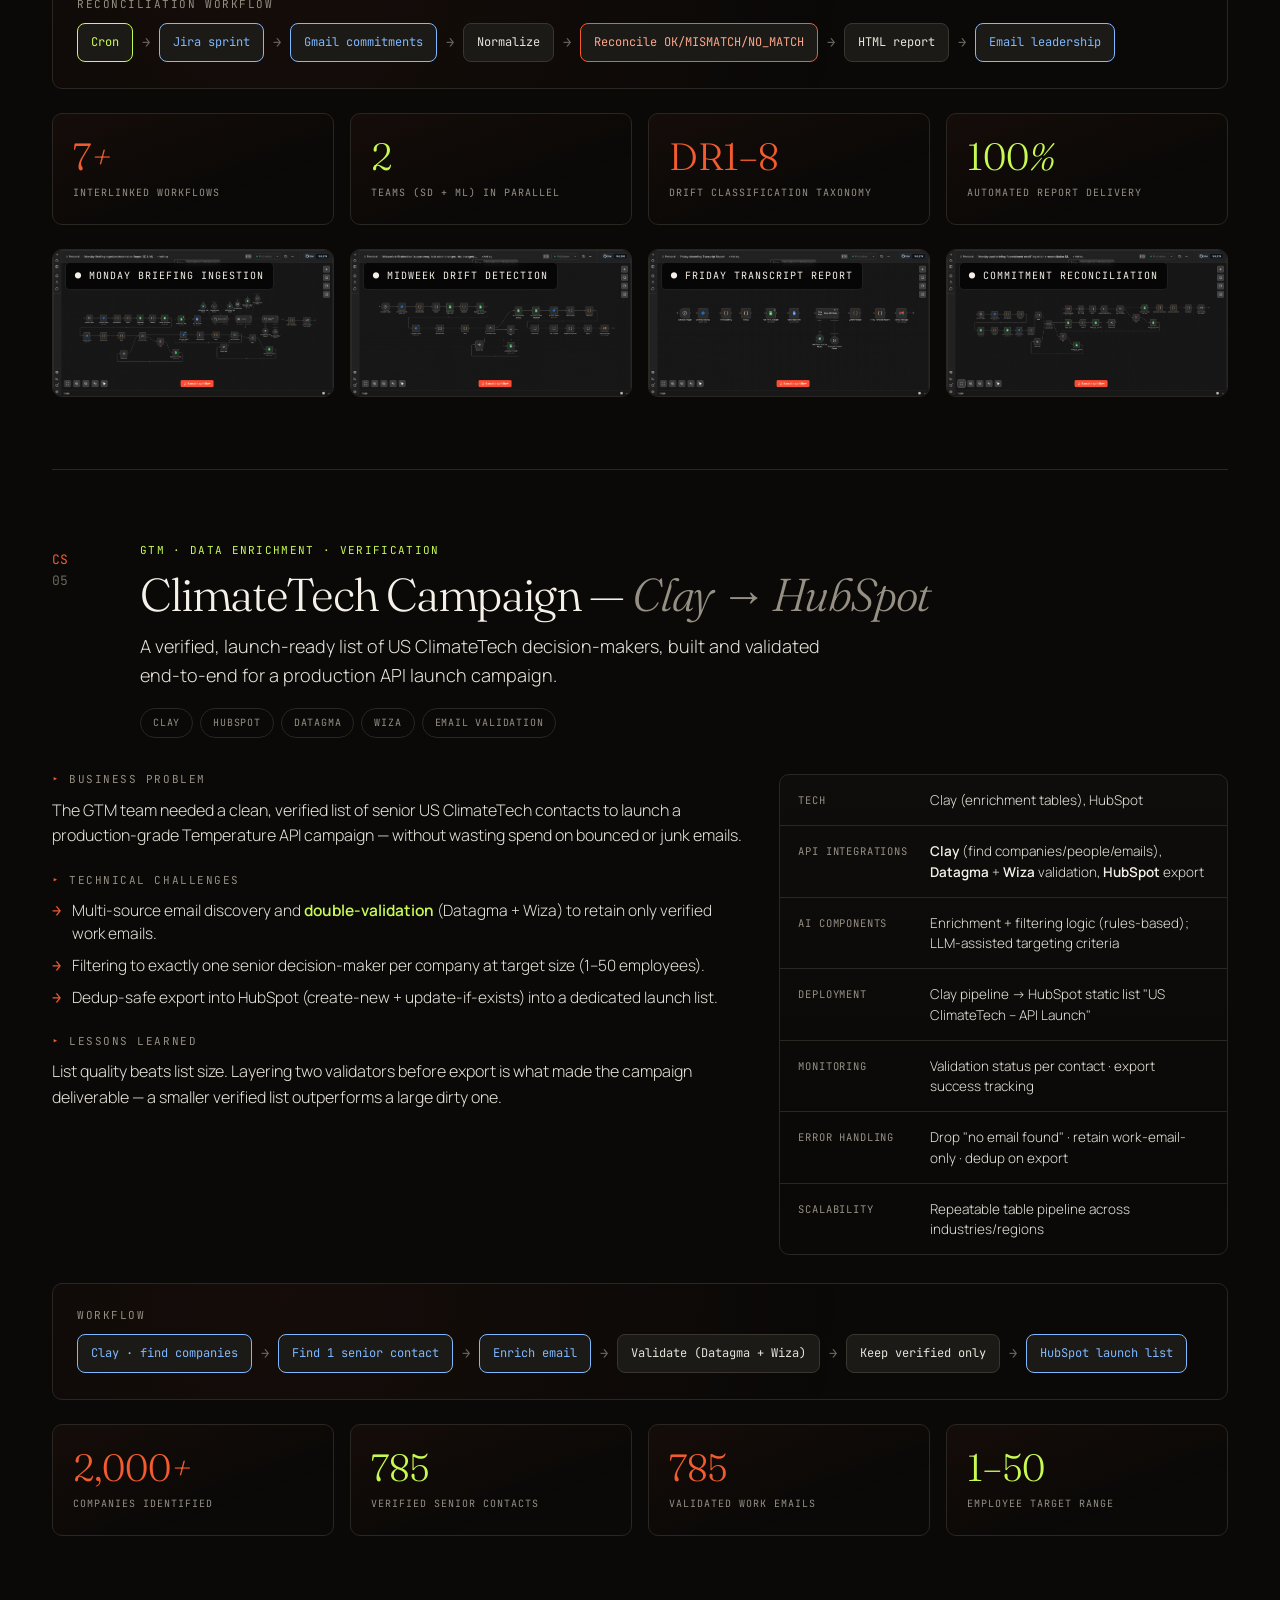
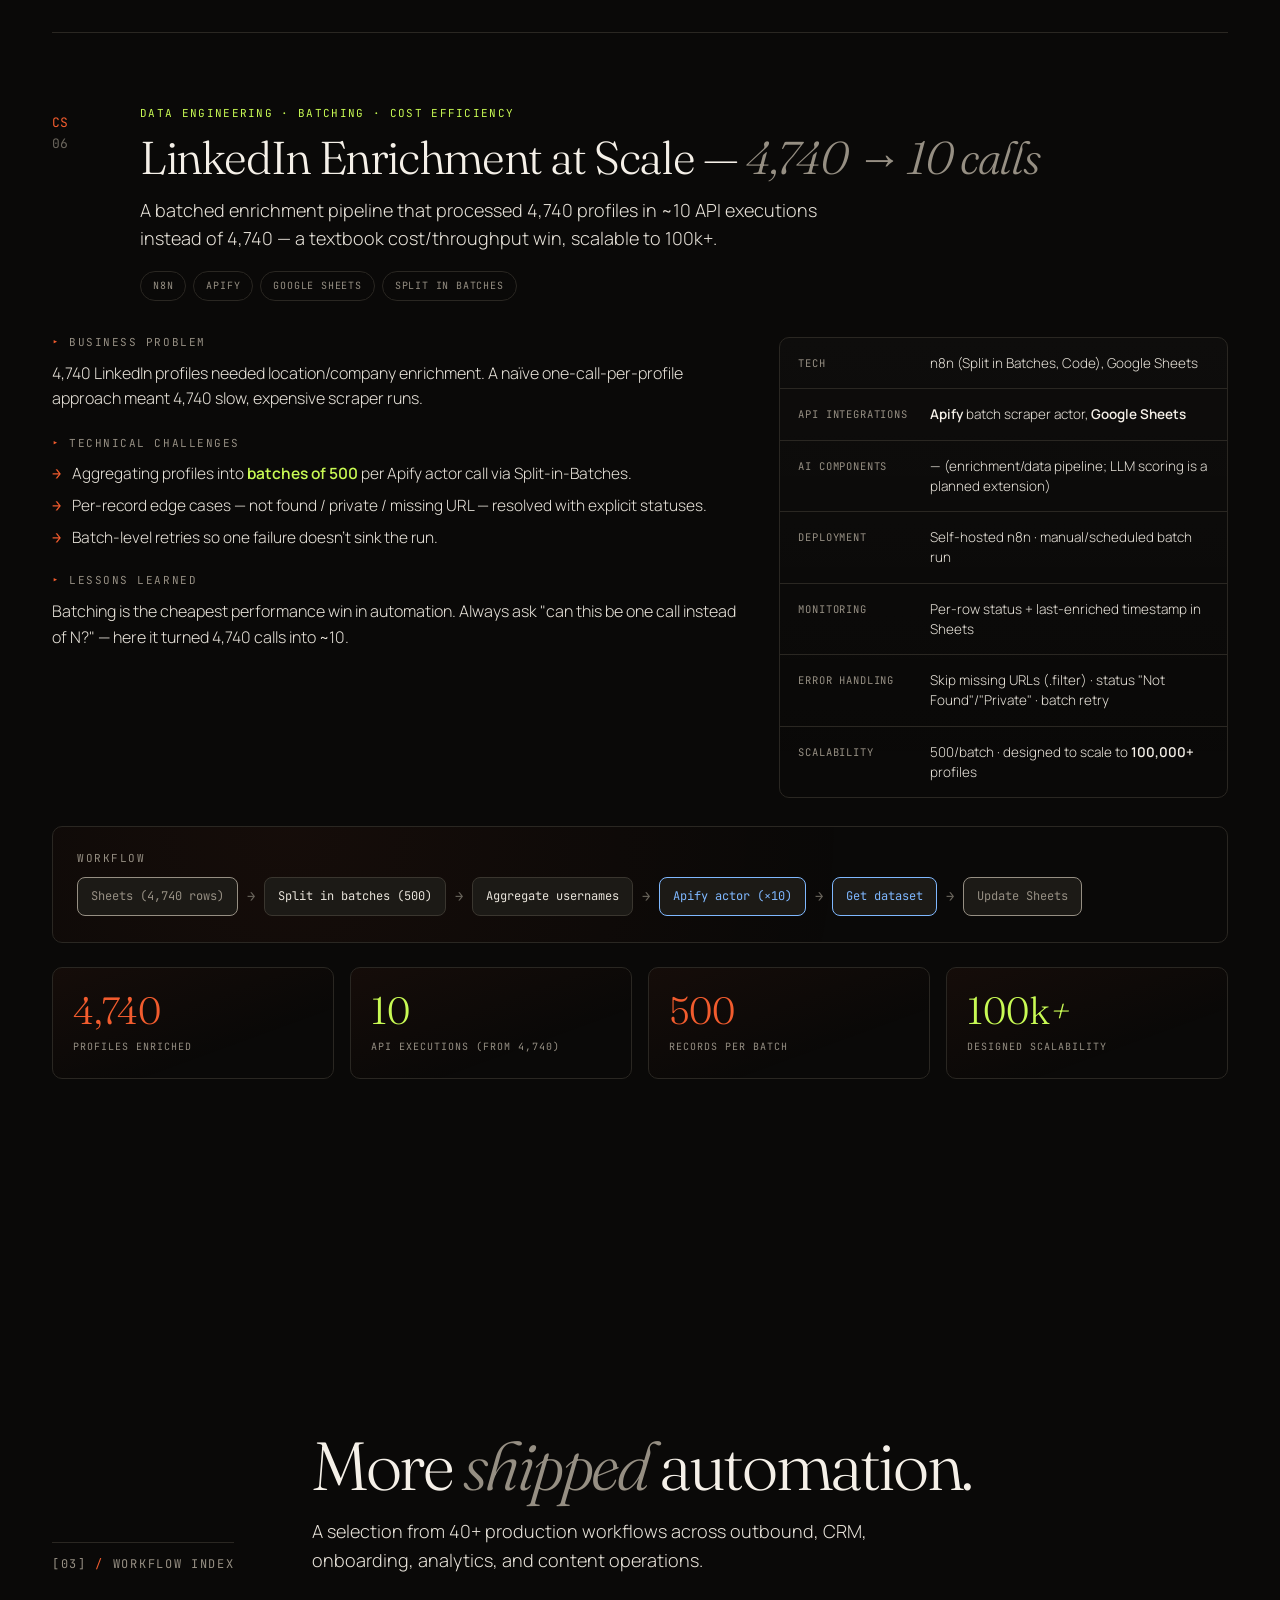
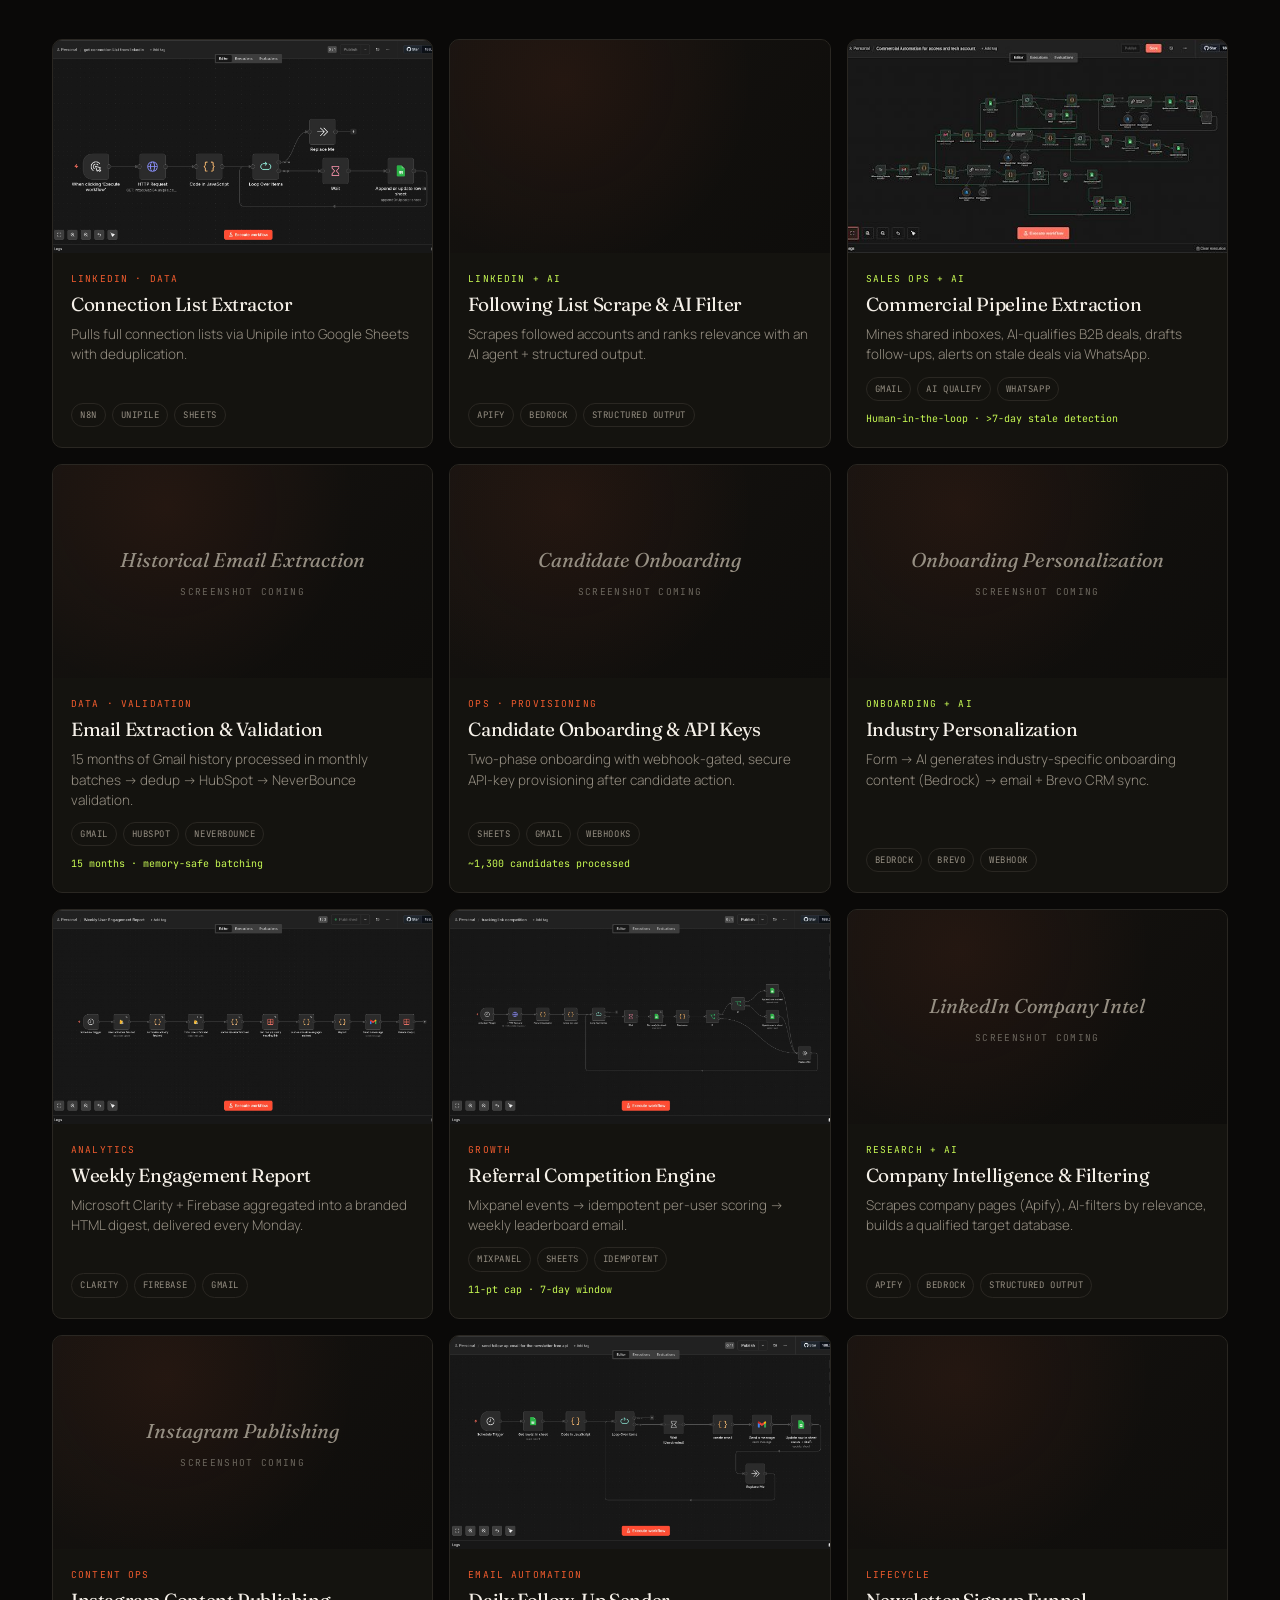
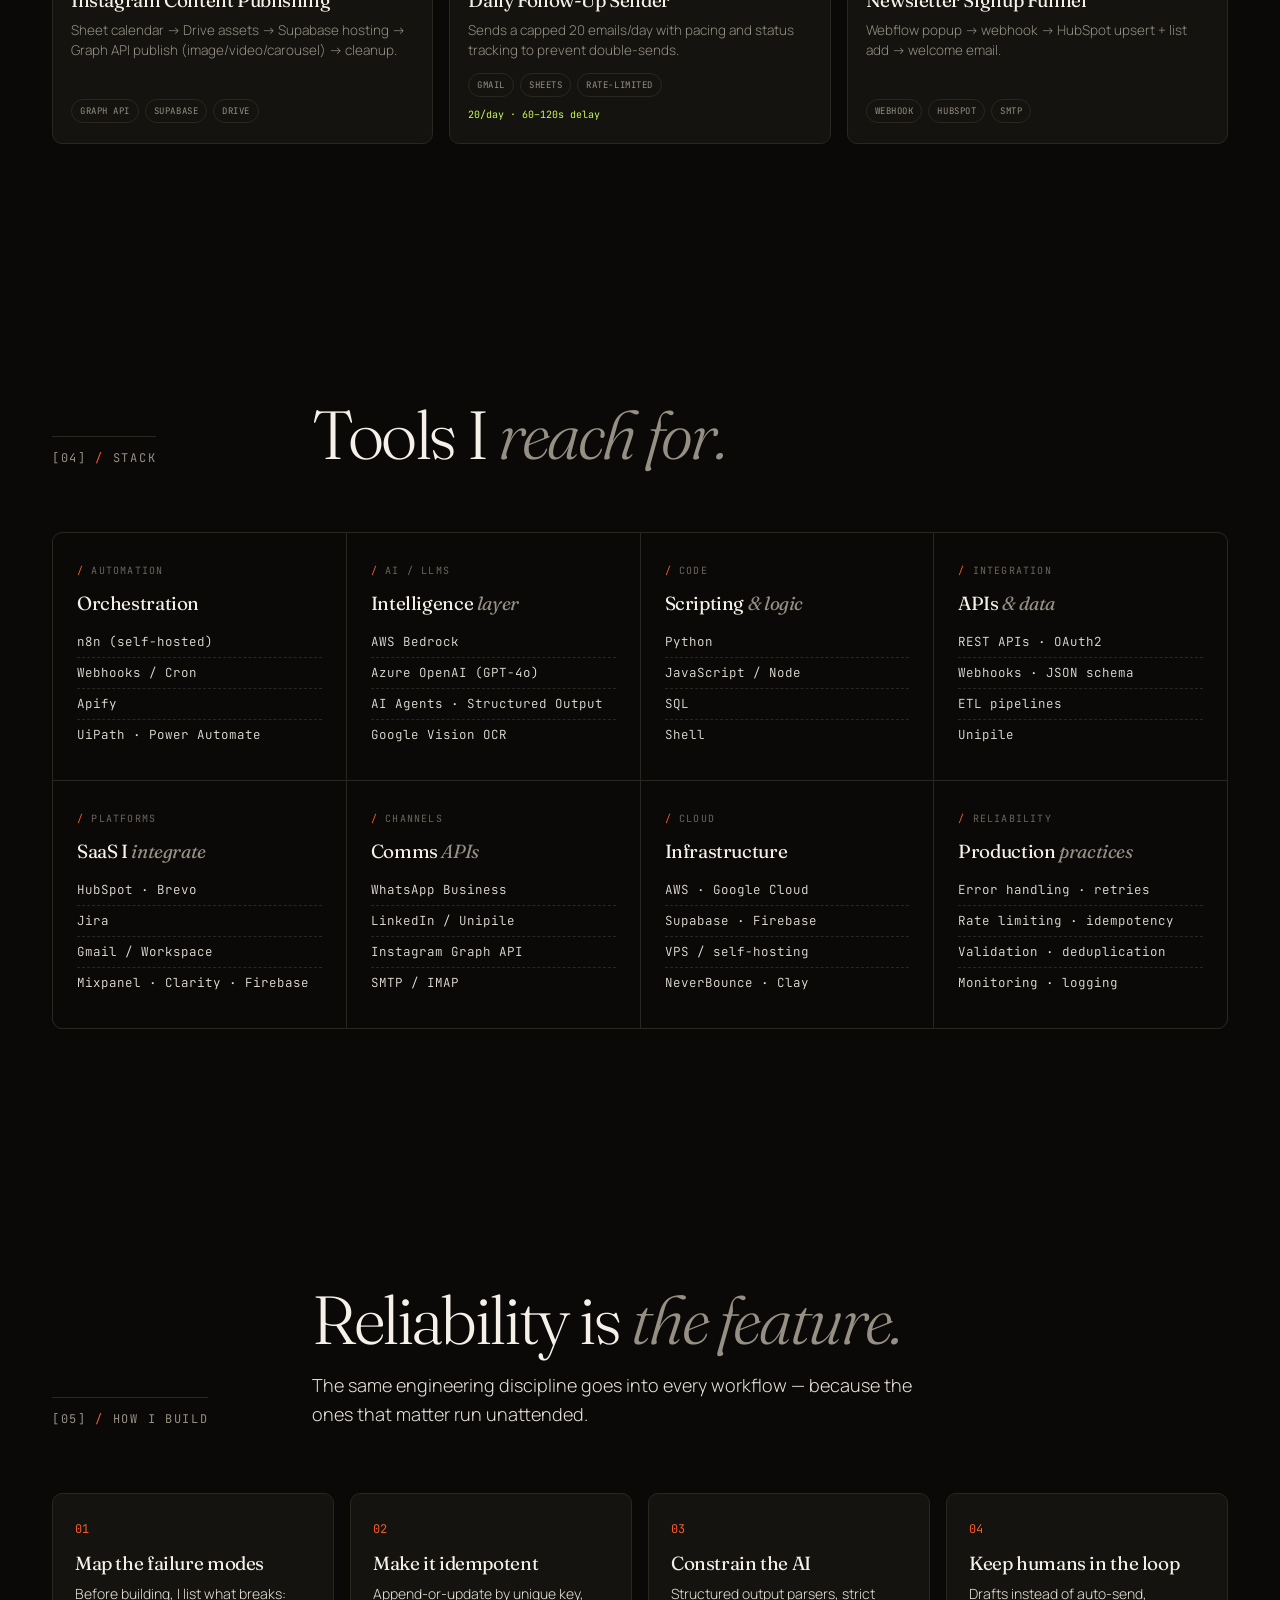
==== commit e8a5582d: "Redesign portfolio: recruiter-focused, world-class rebuild - New premium/minimal layout with metrics" ====
--- a/index.html
+++ b/index.html
@@ -1,2023 +1,817 @@
 <!DOCTYPE html>
-<html lang="en">
+<html lang="en" class="no-js">
 <head>
 <meta charset="UTF-8" />
 <meta name="viewport" content="width=device-width, initial-scale=1.0" />
 <title>Mustafa Hamdy — AI Automation Engineer</title>
-<meta name="description" content="Portfolio of Mustafa Hamdy — AI Automation Engineer specializing in n8n, AI agents, and end-to-end workflow automation." />
+<meta name="description" content="Mustafa Hamdy — AI Automation Engineer building production AI systems: 40+ n8n workflows integrating LLMs (AWS Bedrock, GPT-4o), OCR, and 20+ APIs. Architecture, metrics, and case studies." />
+<meta name="author" content="Mustafa Hamdy" />
+<meta name="theme-color" content="#0a0908" />
+<!-- Open Graph -->
+<meta property="og:title" content="Mustafa Hamdy — AI Automation Engineer" />
+<meta property="og:description" content="Production AI automation systems: 40+ n8n workflows, LLMs, OCR, and 20+ API integrations — built with retries, validation, and monitoring." />
+<meta property="og:type" content="website" />
+<meta property="og:url" content="https://mostafa3001hamdy.github.io/Mustafa-Portfolio/" />
 <link rel="preconnect" href="https://fonts.googleapis.com">
 <link rel="preconnect" href="https://fonts.gstatic.com" crossorigin>
 <link href="https://fonts.googleapis.com/css2?family=Fraunces:ital,opsz,wght@0,9..144,300..900;1,9..144,300..900&family=JetBrains+Mono:wght@300;400;500;600&family=Manrope:wght@300;400;500;600;700;800&display=swap" rel="stylesheet">
+<script>document.documentElement.classList.remove('no-js');document.documentElement.classList.add('js');</script>
 <style>
-  :root {
-    --bg: #0a0908;
-    --bg-soft: #14130f;
-    --bg-elev: #1c1a16;
-    --border: #2a2722;
-    --border-strong: #3a362f;
-    --cream: #f5f0e8;
-    --cream-soft: #e8e3da;
-    --muted: #968f83;
-    --muted-soft: #6b665d;
-    --coral: #f25c2e;
-    --coral-glow: rgba(242, 92, 46, 0.15);
-    --lime: #c8fa54;
-    --lime-glow: rgba(200, 250, 84, 0.12);
-    --serif: 'Fraunces', Georgia, serif;
-    --sans: 'Manrope', -apple-system, sans-serif;
-    --mono: 'JetBrains Mono', monospace;
+  :root{
+    --bg:#0a0908; --bg-soft:#14130f; --bg-elev:#1c1a16;
+    --border:#2a2722; --border-strong:#3a362f;
+    --cream:#f5f0e8; --cream-soft:#e8e3da; --muted:#968f83; --muted-soft:#6b665d;
+    --coral:#f25c2e; --coral-soft:#f9a68a; --lime:#c8fa54; --sky:#7fb8ff;
+    --serif:'Fraunces',Georgia,serif; --sans:'Manrope',-apple-system,sans-serif; --mono:'JetBrains Mono',monospace;
+    --maxw:1240px; --r:10px;
+    --sp:clamp(80px,10vw,140px);
   }
-
-  * { box-sizing: border-box; margin: 0; padding: 0; }
-  html { scroll-behavior: smooth; }
-  body {
-    background: var(--bg);
-    color: var(--cream);
-    font-family: var(--sans);
-    font-weight: 400;
-    line-height: 1.6;
-    overflow-x: hidden;
-    -webkit-font-smoothing: antialiased;
-    -moz-osx-font-smoothing: grayscale;
-  }
-
-  /* Background texture: subtle dots + warm gradient */
-  body::before {
-    content: '';
-    position: fixed;
-    inset: 0;
-    background-image:
-      radial-gradient(circle at 20% 0%, rgba(242, 92, 46, 0.08), transparent 50%),
-      radial-gradient(circle at 80% 100%, rgba(200, 250, 84, 0.04), transparent 50%);
-    pointer-events: none;
-    z-index: 0;
-  }
-  body::after {
-    content: '';
-    position: fixed;
-    inset: 0;
-    background-image: radial-gradient(rgba(255,255,255,0.025) 1px, transparent 1px);
-    background-size: 28px 28px;
-    pointer-events: none;
-    z-index: 0;
-    opacity: 0.6;
-  }
-
-  /* Typography */
-  h1, h2, h3, h4 {
-    font-family: var(--serif);
-    font-weight: 400;
-    letter-spacing: -0.02em;
-    line-height: 1.05;
-  }
-  .mono { font-family: var(--mono); }
-  .italic { font-style: italic; }
-
-  /* Layout container */
-  .wrap {
-    max-width: 1320px;
-    margin: 0 auto;
-    padding: 0 32px;
-    position: relative;
-    z-index: 1;
-  }
-  @media (max-width: 640px) {
-    .wrap { padding: 0 20px; }
-  }
-
-  /* Nav */
-  nav {
-    position: fixed;
-    top: 0;
-    left: 0;
-    right: 0;
-    z-index: 100;
-    padding: 18px 0;
-    background: rgba(10, 9, 8, 0.78);
-    backdrop-filter: blur(18px);
-    -webkit-backdrop-filter: blur(18px);
-    border-bottom: 1px solid var(--border);
-  }
-  nav .wrap {
-    display: flex;
-    justify-content: space-between;
-    align-items: center;
-  }
-  .logo {
-    font-family: var(--serif);
-    font-size: 22px;
-    font-weight: 500;
-    letter-spacing: -0.02em;
-  }
-  .logo .dot {
-    color: var(--coral);
-  }
-  .nav-links {
-    display: flex;
-    gap: 32px;
-    list-style: none;
-  }
-  .nav-links a {
-    color: var(--muted);
-    text-decoration: none;
-    font-family: var(--mono);
-    font-size: 12px;
-    font-weight: 400;
-    letter-spacing: 0.04em;
-    text-transform: uppercase;
-    transition: color 0.2s ease;
-    position: relative;
-  }
-  .nav-links a:hover { color: var(--cream); }
-  .nav-links a::before {
-    content: counter(navcount, decimal-leading-zero) '. ';
-    color: var(--muted-soft);
-  }
-  .nav-links { counter-reset: navcount; }
-  .nav-links li { counter-increment: navcount; }
-  @media (max-width: 768px) {
-    .nav-links { display: none; }
-  }
-
-  /* Hero */
-  .hero {
-    padding: 180px 0 120px;
-    position: relative;
-  }
-  .hero-meta {
-    display: flex;
-    align-items: center;
-    gap: 14px;
-    font-family: var(--mono);
-    font-size: 12px;
-    color: var(--muted);
-    text-transform: uppercase;
-    letter-spacing: 0.12em;
-    margin-bottom: 40px;
-    animation: fadeUp 0.8s ease both;
-  }
-  .hero-meta .pulse {
-    width: 8px; height: 8px;
-    border-radius: 50%;
-    background: var(--lime);
-    box-shadow: 0 0 0 0 var(--lime-glow);
-    animation: pulse 2s infinite;
-  }
-  @keyframes pulse {
-    0% { box-shadow: 0 0 0 0 rgba(200, 250, 84, 0.5); }
-    70% { box-shadow: 0 0 0 10px rgba(200, 250, 84, 0); }
-    100% { box-shadow: 0 0 0 0 rgba(200, 250, 84, 0); }
-  }
-
-  .hero h1 {
-    font-size: clamp(56px, 11vw, 168px);
-    font-weight: 300;
-    line-height: 0.92;
-    letter-spacing: -0.045em;
-    margin-bottom: 8px;
-  }
-  .hero h1 .last {
-    font-style: italic;
-    font-weight: 300;
-    color: var(--cream);
-  }
-  .hero h1 .last::after {
-    content: '.';
-    color: var(--coral);
-  }
-  .hero h1 span.line {
-    display: block;
-    animation: fadeUp 0.9s ease both;
-  }
-  .hero h1 span.line:nth-child(1) { animation-delay: 0.1s; }
-  .hero h1 span.line:nth-child(2) { animation-delay: 0.25s; }
-
-  .hero-role {
-    margin-top: 56px;
-    display: grid;
-    grid-template-columns: 1fr 1fr;
-    gap: 64px;
-    align-items: end;
-    animation: fadeUp 1s 0.5s ease both;
-  }
-  @media (max-width: 768px) {
-    .hero-role { grid-template-columns: 1fr; gap: 32px; }
-  }
-  .hero-role .tag {
-    font-family: var(--mono);
-    font-size: 13px;
-    color: var(--muted);
-    text-transform: uppercase;
-    letter-spacing: 0.18em;
-    margin-bottom: 14px;
-    display: flex;
-    align-items: center;
-    gap: 12px;
-  }
-  .hero-role .tag::before {
-    content: '';
-    width: 32px;
-    height: 1px;
-    background: var(--coral);
-    display: block;
-  }
-  .hero-role p {
-    font-size: 22px;
-    line-height: 1.45;
-    color: var(--cream-soft);
-    font-weight: 300;
-    max-width: 520px;
-  }
-  .hero-role p em {
-    font-family: var(--serif);
-    font-style: italic;
-    color: var(--coral);
-  }
-
-  @keyframes fadeUp {
-    from { opacity: 0; transform: translateY(24px); }
-    to { opacity: 1; transform: translateY(0); }
-  }
-
-  /* Marquee */
-  .marquee {
-    margin: 120px 0;
-    padding: 28px 0;
-    border-top: 1px solid var(--border);
-    border-bottom: 1px solid var(--border);
-    overflow: hidden;
-    position: relative;
-  }
-  .marquee-track {
-    display: flex;
-    gap: 64px;
-    animation: scroll 38s linear infinite;
-    white-space: nowrap;
-    width: max-content;
-  }
-  .marquee-item {
-    font-family: var(--serif);
-    font-size: 34px;
-    font-weight: 300;
-    color: var(--cream-soft);
-    display: flex;
-    align-items: center;
-    gap: 64px;
-  }
-  .marquee-item .dot {
-    width: 8px;
-    height: 8px;
-    background: var(--coral);
-    border-radius: 50%;
-    flex-shrink: 0;
-  }
-  .marquee-item:nth-child(even) {
-    font-style: italic;
-    color: var(--muted);
-  }
-  @keyframes scroll {
-    from { transform: translateX(0); }
-    to { transform: translateX(-50%); }
-  }
-
-  /* Sections */
-  section {
-    padding: 120px 0;
-    position: relative;
-  }
-  @media (max-width: 768px) {
-    section { padding: 64px 0; }
-  }
-  @media (max-width: 480px) {
-    section { padding: 48px 0; }
-  }
-  .section-head {
-    display: grid;
-    grid-template-columns: 200px 1fr;
-    gap: 40px;
-    margin-bottom: 80px;
-    align-items: start;
-  }
-  @media (max-width: 768px) {
-    .section-head { grid-template-columns: 1fr; gap: 16px; margin-bottom: 48px; }
-  }
-  .section-num {
-    font-family: var(--mono);
-    font-size: 12px;
-    color: var(--muted);
-    text-transform: uppercase;
-    letter-spacing: 0.16em;
-    padding-top: 12px;
-    border-top: 1px solid var(--border);
-    display: inline-block;
-    width: fit-content;
-  }
-  .section-num .dot { color: var(--coral); }
-  .section-title {
-    font-size: clamp(40px, 6vw, 76px);
-    font-weight: 300;
-    letter-spacing: -0.035em;
-    line-height: 1;
-  }
-  .section-title em {
-    font-style: italic;
-    color: var(--muted);
-  }
-  .section-title .accent { color: var(--coral); }
-
-  /* About */
-  .about-grid {
-    display: grid;
-    grid-template-columns: 200px 1fr 280px;
-    gap: 64px;
-    align-items: start;
-  }
-  @media (max-width: 968px) {
-    .about-grid { grid-template-columns: 1fr; gap: 40px; }
-  }
-  .about-text p {
-    font-size: 21px;
-    line-height: 1.55;
-    color: var(--cream-soft);
-    font-weight: 300;
-    margin-bottom: 24px;
-  }
-  .about-text p:last-child { margin-bottom: 0; }
-  .about-text em {
-    font-family: var(--serif);
-    font-style: italic;
-    color: var(--cream);
-    font-weight: 400;
-  }
-  .about-text strong {
-    color: var(--coral);
-    font-weight: 500;
-  }
-
-  .stat-stack {
-    display: flex;
-    flex-direction: column;
-    gap: 28px;
-  }
-  .stat {
-    border-top: 1px solid var(--border);
-    padding-top: 18px;
-  }
-  .stat .num {
-    font-family: var(--serif);
-    font-size: 56px;
-    font-weight: 300;
-    line-height: 1;
-    color: var(--cream);
-    letter-spacing: -0.02em;
-  }
-  .stat .num em {
-    font-style: italic;
-    color: var(--coral);
-  }
-  .stat .lbl {
-    font-family: var(--mono);
-    font-size: 11px;
-    color: var(--muted);
-    text-transform: uppercase;
-    letter-spacing: 0.14em;
-    margin-top: 8px;
-  }
-
-  /* Featured Projects */
-  .case {
-    display: grid;
-    grid-template-columns: 1fr;
-    gap: 32px;
-    margin-bottom: 140px;
-    padding-bottom: 80px;
-    border-bottom: 1px solid var(--border);
-  }
-  .case:last-child { border-bottom: none; margin-bottom: 0; padding-bottom: 0; }
-  .case-header {
-    display: grid;
-    grid-template-columns: 200px 1fr 280px;
-    gap: 40px;
-    margin-bottom: 16px;
-  }
-  @media (max-width: 968px) {
-    .case-header { grid-template-columns: 1fr; gap: 16px; }
-  }
-  .case-num {
-    font-family: var(--mono);
-    font-size: 12px;
-    color: var(--muted-soft);
-    letter-spacing: 0.12em;
-  }
-  .case-num .accent { color: var(--coral); }
-  .case h3 {
-    font-size: clamp(32px, 4.4vw, 56px);
-    line-height: 1.02;
-    letter-spacing: -0.03em;
-    font-weight: 300;
-  }
-  .case h3 em {
-    font-style: italic;
-    color: var(--muted);
-  }
-  .case-tags {
-    display: flex;
-    flex-wrap: wrap;
-    gap: 8px;
-    align-content: start;
-    padding-top: 16px;
-  }
-  .case-tag {
-    font-family: var(--mono);
-    font-size: 10px;
-    text-transform: uppercase;
-    letter-spacing: 0.12em;
-    color: var(--muted);
-    padding: 6px 10px;
-    border: 1px solid var(--border);
-    border-radius: 100px;
-  }
-  .case-body {
-    display: grid;
-    grid-template-columns: 200px 1fr;
-    gap: 40px;
-    margin-top: 20px;
-  }
-  @media (max-width: 968px) {
-    .case-body { grid-template-columns: 1fr; gap: 24px; }
-  }
-  .case-body .label {
-    font-family: var(--mono);
-    font-size: 11px;
-    color: var(--muted);
-    text-transform: uppercase;
-    letter-spacing: 0.14em;
-    padding-top: 4px;
-  }
-  .case-body .content p {
-    font-size: 18px;
-    line-height: 1.55;
-    color: var(--cream-soft);
-    font-weight: 300;
-    margin-bottom: 14px;
-  }
-  .case-body .content p:last-child { margin-bottom: 0; }
-  .case-body .content em {
-    font-family: var(--serif);
-    font-style: italic;
-    color: var(--cream);
-  }
-  .case-body .content strong {
-    color: var(--lime);
-    font-weight: 500;
-  }
-  .case-body ul {
-    list-style: none;
-    margin-top: 8px;
-  }
-  .case-body ul li {
-    font-size: 17px;
-    line-height: 1.5;
-    color: var(--cream-soft);
-    font-weight: 300;
-    padding-left: 22px;
-    position: relative;
-    margin-bottom: 10px;
-  }
-  .case-body ul li::before {
-    content: '→';
-    position: absolute;
-    left: 0;
-    top: 1px;
-    color: var(--coral);
-    font-family: var(--mono);
-  }
-
-  .case-impact {
-    display: grid;
-    grid-template-columns: repeat(auto-fit, minmax(180px, 1fr));
-    gap: 20px;
-    margin-top: 36px;
-    padding: 32px;
-    border: 1px solid var(--border);
-    background: linear-gradient(to bottom right, rgba(242,92,46,0.04), transparent 60%);
-    border-radius: 4px;
-  }
-  .impact-num {
-    font-family: var(--serif);
-    font-size: 48px;
-    font-weight: 300;
-    line-height: 1;
-    color: var(--coral);
-    letter-spacing: -0.02em;
-  }
-  .impact-num.alt { color: var(--lime); }
-  .impact-num em { font-style: italic; }
-  .impact-lbl {
-    font-family: var(--mono);
-    font-size: 10px;
-    color: var(--muted);
-    text-transform: uppercase;
-    letter-spacing: 0.14em;
-    margin-top: 10px;
-    line-height: 1.4;
-  }
-
-  /* Workflow showcase image */
-  .workflow-img {
-    margin-top: 48px;
-    position: relative;
-    border: 1px solid var(--border);
-    border-radius: 6px;
-    overflow: hidden;
-    background: #0d0d0d;
-  }
-  .workflow-img img {
-    display: block;
-    width: 100%;
-    height: auto;
-  }
-  .workflow-img::after {
-    content: '';
-    position: absolute;
-    inset: 0;
-    pointer-events: none;
-    box-shadow: inset 0 0 80px rgba(0,0,0,0.5);
-  }
-  .workflow-img .badge {
-    position: absolute;
-    top: 14px;
-    left: 14px;
-    font-family: var(--mono);
-    font-size: 10px;
-    color: var(--cream);
-    background: rgba(0,0,0,0.7);
-    backdrop-filter: blur(6px);
-    padding: 6px 10px;
-    border-radius: 4px;
-    border: 1px solid rgba(255,255,255,0.1);
-    text-transform: uppercase;
-    letter-spacing: 0.12em;
-    z-index: 2;
-  }
-  .workflow-img .stack {
-    margin-top: 12px;
-    display: flex;
-    gap: 14px;
-  }
-  .workflow-img .stack-card {
-    flex: 1;
-    border: 1px solid var(--border);
-    border-radius: 6px;
-    overflow: hidden;
-    position: relative;
-  }
-  .workflow-img .stack-card img { display: block; width: 100%; }
-  .stack-row {
-    display: grid;
-    grid-template-columns: 1fr 1fr;
-    gap: 16px;
-    margin-top: 16px;
-  }
-  @media (max-width: 640px) {
-    .stack-row { grid-template-columns: 1fr; }
-  }
-  .stack-row .workflow-img { margin-top: 0; }
-
-  /* Gallery */
-  .gallery {
-    display: grid;
-    grid-template-columns: repeat(3, 1fr);
-    gap: 18px;
-  }
-  @media (max-width: 968px) {
-    .gallery { grid-template-columns: repeat(2, 1fr); }
-  }
-  @media (max-width: 640px) {
-    .gallery { grid-template-columns: 1fr; }
-  }
-  .card {
-    border: 1px solid var(--border);
-    border-radius: 6px;
-    overflow: hidden;
-    background: var(--bg-soft);
-    transition: all 0.35s cubic-bezier(0.2, 0.8, 0.2, 1);
-    position: relative;
-    cursor: pointer;
-  }
-  @media (max-width: 768px) {
-    /* Brighter border on mobile so cards have visible structure
-       even while their workflow image is still loading */
-    .card { border-color: var(--border-strong); }
-  }
-  .card:hover {
-    transform: translateY(-4px);
-    border-color: var(--border-strong);
-    box-shadow: 0 24px 60px -20px rgba(0,0,0,0.6);
-  }
-  .card .img-wrap {
-    aspect-ratio: 16 / 9;
-    overflow: hidden;
-    background:
-      radial-gradient(circle at 30% 20%, rgba(242, 92, 46, 0.06), transparent 60%),
-      radial-gradient(circle at 80% 90%, rgba(200, 250, 84, 0.04), transparent 60%),
-      linear-gradient(135deg, #161310 0%, #0e0d0b 100%);
-    position: relative;
-  }
-  .card .img-wrap::before {
-    /* subtle grid texture visible while image is loading */
-    content: '';
-    position: absolute;
-    inset: 0;
-    background-image: radial-gradient(rgba(255,255,255,0.03) 1px, transparent 1px);
-    background-size: 14px 14px;
-    pointer-events: none;
-    z-index: 0;
-  }
-  .card .img-wrap img {
-    display: block;
-    width: 100%;
-    height: 100%;
-    object-fit: cover;
-    position: relative;
-    z-index: 1;
-    transition: transform 0.6s cubic-bezier(0.2, 0.8, 0.2, 1);
-  }
-  .card:hover .img-wrap img { transform: scale(1.04); }
-  /* Placeholder shown when a workflow has no screenshot yet */
-  .card .img-placeholder {
-    position: absolute;
-    inset: 0;
-    display: flex;
-    flex-direction: column;
-    align-items: flex-start;
-    justify-content: space-between;
-    padding: 22px 24px;
-    background:
-      radial-gradient(circle at 30% 20%, rgba(242, 92, 46, 0.10), transparent 55%),
-      radial-gradient(circle at 80% 90%, rgba(200, 250, 84, 0.06), transparent 55%),
-      linear-gradient(135deg, #161310 0%, #0e0d0b 100%);
-    background-size: cover;
-  }
-  .card .img-placeholder::before {
-    content: '';
-    position: absolute;
-    inset: 0;
-    background-image: radial-gradient(rgba(255,255,255,0.04) 1px, transparent 1px);
-    background-size: 14px 14px;
-    opacity: 0.5;
-    pointer-events: none;
-  }
-  .card .img-placeholder .ph-tag {
-    font-family: var(--mono);
-    font-size: 10px;
-    color: var(--muted);
-    text-transform: uppercase;
-    letter-spacing: 0.18em;
-    position: relative;
-    z-index: 1;
-  }
-  .card .img-placeholder .ph-icon {
-    font-family: var(--serif);
-    font-style: italic;
-    font-size: 56px;
-    line-height: 1;
-    color: var(--cream);
-    opacity: 0.55;
-    position: relative;
-    z-index: 1;
-    align-self: flex-end;
-    letter-spacing: -0.04em;
-  }
-  .card .img-placeholder .ph-icon .accent { color: var(--coral); }
-  .card-meta {
-    padding: 22px 22px 24px;
-  }
-  .card-cat {
-    font-family: var(--mono);
-    font-size: 10px;
-    color: var(--coral);
-    text-transform: uppercase;
-    letter-spacing: 0.14em;
-    margin-bottom: 8px;
-  }
-  .card-cat.ai { color: var(--lime); }
-  .card h4 {
-    font-size: 22px;
-    line-height: 1.15;
-    font-weight: 400;
-    letter-spacing: -0.018em;
-    margin-bottom: 10px;
-    color: var(--cream);
-  }
-  .card h4 em { font-style: italic; color: var(--muted); }
-  .card-desc {
-    font-size: 14px;
-    line-height: 1.5;
-    color: var(--muted);
-    font-weight: 300;
-  }
-  .card .status {
-    position: absolute;
-    top: 12px;
-    right: 12px;
-    z-index: 2;
-    font-family: var(--mono);
-    font-size: 9px;
-    color: var(--lime);
-    background: rgba(0,0,0,0.7);
-    backdrop-filter: blur(6px);
-    padding: 5px 8px;
-    border-radius: 100px;
-    border: 1px solid rgba(200,250,84,0.2);
-    text-transform: uppercase;
-    letter-spacing: 0.14em;
-    display: flex;
-    align-items: center;
-    gap: 6px;
-  }
-  .card .status::before {
-    content: '';
-    width: 6px;
-    height: 6px;
-    background: var(--lime);
-    border-radius: 50%;
-  }
-
-  /* Tech stack */
-  .stack-grid {
-    display: grid;
-    grid-template-columns: repeat(4, 1fr);
-    gap: 1px;
-    background: var(--border);
-    border: 1px solid var(--border);
-  }
-  @media (max-width: 968px) { .stack-grid { grid-template-columns: repeat(2, 1fr); } }
-  @media (max-width: 480px) { .stack-grid { grid-template-columns: 1fr; } }
-  .stack-cell {
-    background: var(--bg);
-    padding: 36px 28px;
-    transition: background 0.3s ease;
-    position: relative;
-  }
-  .stack-cell:hover { background: var(--bg-soft); }
-  .stack-cell .cat {
-    font-family: var(--mono);
-    font-size: 10px;
-    color: var(--muted-soft);
-    text-transform: uppercase;
-    letter-spacing: 0.14em;
-    margin-bottom: 18px;
-  }
-  .stack-cell .cat::before {
-    content: '/ ';
-    color: var(--coral);
-  }
-  .stack-cell h4 {
-    font-size: 22px;
-    line-height: 1.2;
-    font-weight: 400;
-    margin-bottom: 16px;
-    color: var(--cream);
-  }
-  .stack-cell h4 em { font-style: italic; color: var(--muted); }
-  .stack-cell ul {
-    list-style: none;
-  }
-  .stack-cell li {
-    font-family: var(--mono);
-    font-size: 13px;
-    color: var(--cream-soft);
-    padding: 6px 0;
-    border-bottom: 1px dashed var(--border);
-    font-weight: 300;
-  }
-  .stack-cell li:last-child { border-bottom: none; }
-
-  /* Experience timeline */
-  .exp-list {
-    display: flex;
-    flex-direction: column;
-  }
-  .exp-row {
-    display: grid;
-    grid-template-columns: 200px 1fr 1fr;
-    gap: 40px;
-    padding: 40px 0;
-    border-top: 1px solid var(--border);
-    align-items: start;
-    transition: padding 0.3s ease;
-  }
-  .exp-row:last-child { border-bottom: 1px solid var(--border); }
-  .exp-row:hover { padding-left: 12px; }
-  @media (max-width: 968px) {
-    .exp-row { grid-template-columns: 1fr; gap: 14px; padding: 32px 0; }
-  }
-  .exp-period {
-    font-family: var(--mono);
-    font-size: 12px;
-    color: var(--muted);
-    letter-spacing: 0.06em;
-  }
-  .exp-period .now {
-    color: var(--lime);
-    font-weight: 500;
-  }
-  .exp-main h4 {
-    font-size: 30px;
-    font-weight: 400;
-    line-height: 1.1;
-    letter-spacing: -0.02em;
-    margin-bottom: 6px;
-  }
-  .exp-main h4 em { font-style: italic; }
-  .exp-main .role {
-    font-family: var(--mono);
-    font-size: 13px;
-    color: var(--coral);
-    text-transform: uppercase;
-    letter-spacing: 0.1em;
-  }
-  .exp-desc {
-    font-size: 16px;
-    line-height: 1.55;
-    color: var(--cream-soft);
-    font-weight: 300;
-  }
-  .exp-desc strong { color: var(--lime); font-weight: 500; }
-
-  /* Contact */
-  .contact {
-    padding: 160px 0 120px;
-    position: relative;
-  }
-  .contact-title {
-    font-size: clamp(56px, 10vw, 140px);
-    font-weight: 300;
-    line-height: 0.95;
-    letter-spacing: -0.04em;
-    margin-bottom: 48px;
-  }
-  .contact-title em {
-    font-style: italic;
-    color: var(--coral);
-  }
-  .contact-grid {
-    display: grid;
-    grid-template-columns: 1fr 1fr;
-    gap: 48px;
-    margin-top: 64px;
-    padding-top: 48px;
-    border-top: 1px solid var(--border);
-  }
-  @media (max-width: 768px) { .contact-grid { grid-template-columns: 1fr; gap: 24px; } }
-  .contact-block .lbl {
-    font-family: var(--mono);
-    font-size: 11px;
-    color: var(--muted);
-    text-transform: uppercase;
-    letter-spacing: 0.16em;
-    margin-bottom: 14px;
-  }
-  .contact-block a, .contact-block .val {
-    font-family: var(--serif);
-    font-size: 32px;
-    font-weight: 300;
-    color: var(--cream);
-    text-decoration: none;
-    letter-spacing: -0.02em;
-    line-height: 1.15;
-    display: inline-block;
-    border-bottom: 1px solid transparent;
-    transition: all 0.25s ease;
-  }
-  .contact-block a:hover {
-    color: var(--coral);
-    border-bottom-color: var(--coral);
-  }
-  .contact-block a em { font-style: italic; }
-  @media (max-width: 640px) {
-    .contact-block a, .contact-block .val { font-size: 22px; }
-  }
-
-  /* Footer */
-  footer {
-    border-top: 1px solid var(--border);
-    padding: 40px 0;
-    margin-top: 60px;
-  }
-  footer .wrap {
-    display: flex;
-    justify-content: space-between;
-    align-items: center;
-    flex-wrap: wrap;
-    gap: 20px;
-    font-family: var(--mono);
-    font-size: 11px;
-    color: var(--muted);
-    text-transform: uppercase;
-    letter-spacing: 0.14em;
-  }
-  footer .heart { color: var(--coral); }
-
-  /* Reveal animations */
-  .reveal {
-    opacity: 0;
-    transform: translateY(28px);
-    transition: opacity 0.9s ease, transform 0.9s cubic-bezier(0.2, 0.8, 0.2, 1);
-  }
-  .reveal.in {
-    opacity: 1;
-    transform: translateY(0);
-  }
-  .reveal-stagger > * {
-    opacity: 0;
-    transform: translateY(20px);
-    transition: opacity 0.7s ease, transform 0.7s cubic-bezier(0.2, 0.8, 0.2, 1);
-  }
-  .reveal-stagger.in > * { opacity: 1; transform: translateY(0); }
-  .reveal-stagger.in > *:nth-child(1) { transition-delay: 0.05s; }
-  .reveal-stagger.in > *:nth-child(2) { transition-delay: 0.12s; }
-  .reveal-stagger.in > *:nth-child(3) { transition-delay: 0.19s; }
-  .reveal-stagger.in > *:nth-child(4) { transition-delay: 0.26s; }
-  .reveal-stagger.in > *:nth-child(5) { transition-delay: 0.33s; }
-  .reveal-stagger.in > *:nth-child(6) { transition-delay: 0.4s; }
-  .reveal-stagger.in > *:nth-child(7) { transition-delay: 0.47s; }
-  .reveal-stagger.in > *:nth-child(8) { transition-delay: 0.54s; }
-  .reveal-stagger.in > *:nth-child(9) { transition-delay: 0.61s; }
-
-  /* Accessibility / mobile safety: respect reduced motion and make sure
-     content is always visible even if the IntersectionObserver doesn't
-     fire (browser quirk, fast scroll, no-JS, etc.) */
-  @media (prefers-reduced-motion: reduce) {
-    .reveal, .reveal-stagger > * {
-      opacity: 1 !important;
-      transform: none !important;
-      transition: none !important;
-    }
-  }
-  /* On narrow viewports the reveal animation occasionally fails to trigger
-     (the section is taller than the viewport, observer fires before content
-     is ready). Show everything by default on small screens. */
-  @media (max-width: 768px) {
-    .reveal, .reveal-stagger > * {
-      opacity: 1 !important;
-      transform: none !important;
-    }
-  }
-  /* No-JS fallback */
-  .no-js .reveal, .no-js .reveal-stagger > * {
-    opacity: 1 !important;
-    transform: none !important;
-  }
-
-  /* Selection */
-  ::selection {
-    background: var(--coral);
-    color: var(--bg);
-  }
-  ::-moz-selection {
-    background: var(--coral);
-    color: var(--bg);
-  }
+  *{box-sizing:border-box;margin:0;padding:0}
+  html{scroll-behavior:smooth}
+  @media (prefers-reduced-motion:reduce){html{scroll-behavior:auto}}
+  body{background:var(--bg);color:var(--cream);font-family:var(--sans);font-weight:400;line-height:1.6;overflow-x:hidden;-webkit-font-smoothing:antialiased;-moz-osx-font-smoothing:grayscale}
+  body::before{content:'';position:fixed;inset:0;z-index:0;pointer-events:none;background-image:radial-gradient(circle at 15% -5%,rgba(242,92,46,.10),transparent 45%),radial-gradient(circle at 90% 100%,rgba(200,250,84,.05),transparent 45%)}
+  body::after{content:'';position:fixed;inset:0;z-index:0;pointer-events:none;opacity:.5;background-image:radial-gradient(rgba(255,255,255,.022) 1px,transparent 1px);background-size:30px 30px}
+  h1,h2,h3,h4{font-family:var(--serif);font-weight:400;letter-spacing:-.02em;line-height:1.06}
+  a{color:inherit}
+  img{max-width:100%;display:block}
+  .mono{font-family:var(--mono)}
+  .wrap{max-width:var(--maxw);margin:0 auto;padding:0 32px;position:relative;z-index:1}
+  @media(max-width:640px){.wrap{padding:0 20px}}
+  ::selection{background:var(--coral);color:var(--bg)}
+  :focus-visible{outline:2px solid var(--lime);outline-offset:3px;border-radius:4px}
+
+  /* skip link */
+  .skip{position:absolute;left:-999px;top:8px;z-index:200;background:var(--lime);color:#111;padding:10px 16px;border-radius:6px;font-family:var(--mono);font-size:13px}
+  .skip:focus{left:16px}
+
+  /* NAV */
+  nav{position:fixed;inset:0 0 auto 0;z-index:100;padding:16px 0;background:rgba(10,9,8,.72);backdrop-filter:blur(18px);-webkit-backdrop-filter:blur(18px);border-bottom:1px solid var(--border)}
+  nav .wrap{display:flex;justify-content:space-between;align-items:center}
+  .logo{font-family:var(--serif);font-size:21px;font-weight:500;letter-spacing:-.02em}
+  .logo .dot{color:var(--coral)}
+  .nav-links{display:flex;gap:26px;list-style:none;align-items:center}
+  .nav-links a{color:var(--muted);text-decoration:none;font-family:var(--mono);font-size:12px;letter-spacing:.04em;text-transform:uppercase;transition:color .2s}
+  .nav-links a:hover{color:var(--cream)}
+  .nav-cta{border:1px solid var(--border-strong);border-radius:100px;padding:8px 16px!important;color:var(--cream)!important}
+  .nav-cta:hover{background:var(--coral);border-color:var(--coral);color:#111!important}
+  .nav-toggle{display:none;background:none;border:1px solid var(--border-strong);color:var(--cream);border-radius:8px;padding:8px 10px;font-family:var(--mono);font-size:12px;cursor:pointer}
+  @media(max-width:860px){.nav-links{display:none}.nav-links.open{display:flex;position:absolute;top:60px;right:20px;left:20px;flex-direction:column;gap:14px;background:var(--bg-elev);border:1px solid var(--border);border-radius:12px;padding:20px}.nav-toggle{display:block}}
+
+  /* HERO */
+  .hero{padding:170px 0 70px;position:relative}
+  .badge{display:inline-flex;align-items:center;gap:10px;font-family:var(--mono);font-size:12px;color:var(--muted);text-transform:uppercase;letter-spacing:.12em;border:1px solid var(--border);border-radius:100px;padding:8px 14px;margin-bottom:30px}
+  .badge .pulse{width:8px;height:8px;border-radius:50%;background:var(--lime);box-shadow:0 0 0 0 rgba(200,250,84,.5);animation:pulse 2.4s infinite}
+  @keyframes pulse{70%{box-shadow:0 0 0 9px rgba(200,250,84,0)}100%{box-shadow:0 0 0 0 rgba(200,250,84,0)}}
+  @media(prefers-reduced-motion:reduce){.badge .pulse{animation:none}}
+  .hero h1{font-size:clamp(52px,9vw,118px);font-weight:300;line-height:.92;letter-spacing:-.04em;margin-bottom:22px}
+  .hero h1 .it{font-style:italic}
+  .hero h1 .dot{color:var(--coral)}
+  .hero-lead{font-size:clamp(19px,2.4vw,26px);line-height:1.4;color:var(--cream-soft);font-weight:300;max-width:760px;margin-bottom:14px}
+  .hero-lead em{font-family:var(--serif);font-style:italic;color:var(--coral);font-weight:400}
+  .hero-sub{font-size:16px;color:var(--muted);max-width:680px;margin-bottom:34px}
+  .cta-row{display:flex;flex-wrap:wrap;gap:12px;margin-bottom:34px}
+  .btn{display:inline-flex;align-items:center;gap:9px;font-family:var(--mono);font-size:13px;letter-spacing:.02em;text-decoration:none;padding:13px 20px;border-radius:100px;border:1px solid var(--border-strong);color:var(--cream);transition:all .22s}
+  .btn:hover{transform:translateY(-2px)}
+  .btn-primary{background:var(--coral);border-color:var(--coral);color:#151007;font-weight:500}
+  .btn-primary:hover{box-shadow:0 12px 30px -10px rgba(242,92,46,.6)}
+  .btn-ghost:hover{border-color:var(--cream);background:rgba(255,255,255,.04)}
+  .hero-tags{display:flex;flex-wrap:wrap;gap:8px}
+  .tag{font-family:var(--mono);font-size:11px;text-transform:uppercase;letter-spacing:.08em;color:var(--muted);border:1px solid var(--border);border-radius:100px;padding:6px 12px}
+
+  /* METRICS BAND */
+  .metrics{border-top:1px solid var(--border);border-bottom:1px solid var(--border);padding:8px 0}
+  .metrics .grid{display:grid;grid-template-columns:repeat(6,1fr)}
+  .metric{padding:34px 20px;border-right:1px solid var(--border);text-align:left}
+  .metric:last-child{border-right:none}
+  .metric .n{font-family:var(--serif);font-size:clamp(34px,4vw,52px);font-weight:300;line-height:1;letter-spacing:-.02em}
+  .metric .n em{font-style:italic;color:var(--coral)}
+  .metric:nth-child(even) .n em{color:var(--lime)}
+  .metric .l{font-family:var(--mono);font-size:10.5px;color:var(--muted);text-transform:uppercase;letter-spacing:.1em;margin-top:12px;line-height:1.5}
+  @media(max-width:900px){.metrics .grid{grid-template-columns:repeat(3,1fr)}.metric:nth-child(3){border-right:none}}
+  @media(max-width:520px){.metrics .grid{grid-template-columns:repeat(2,1fr)}.metric{padding:24px 14px}.metric:nth-child(odd){border-right:1px solid var(--border)}.metric:nth-child(even){border-right:none}}
+
+  /* SECTION scaffold */
+  section{padding:var(--sp) 0;position:relative}
+  .sec-head{display:grid;grid-template-columns:220px 1fr;gap:40px;margin-bottom:64px;align-items:end}
+  @media(max-width:820px){.sec-head{grid-template-columns:1fr;gap:14px;margin-bottom:44px}}
+  .sec-num{font-family:var(--mono);font-size:12px;color:var(--muted);text-transform:uppercase;letter-spacing:.14em;border-top:1px solid var(--border);padding-top:12px;width:fit-content}
+  .sec-num .dot{color:var(--coral)}
+  .sec-title{font-size:clamp(36px,5.4vw,68px);font-weight:300;letter-spacing:-.035em;line-height:1}
+  .sec-title em{font-style:italic;color:var(--muted)}
+  .sec-title .ac{color:var(--coral)}
+  .sec-intro{font-size:18px;color:var(--cream-soft);font-weight:300;max-width:640px;margin-top:18px}
+
+  /* PILLARS (what I do) */
+  .pillars{display:grid;grid-template-columns:repeat(3,1fr);gap:1px;background:var(--border);border:1px solid var(--border);border-radius:var(--r);overflow:hidden}
+  @media(max-width:820px){.pillars{grid-template-columns:1fr}}
+  .pillar{background:var(--bg);padding:38px 30px}
+  .pillar .k{font-family:var(--mono);font-size:11px;color:var(--coral);text-transform:uppercase;letter-spacing:.14em;margin-bottom:16px}
+  .pillar h3{font-size:26px;font-weight:400;margin-bottom:12px}
+  .pillar h3 em{font-style:italic;color:var(--muted)}
+  .pillar p{font-size:15.5px;color:var(--cream-soft);font-weight:300}
+
+  /* CASE STUDIES */
+  .cs{border-top:1px solid var(--border);padding:72px 0}
+  .cs-head{display:grid;grid-template-columns:64px 1fr;gap:24px;align-items:start;margin-bottom:36px}
+  .cs-idx{font-family:var(--mono);font-size:13px;color:var(--muted-soft);padding-top:8px}
+  .cs-idx .ac{color:var(--coral)}
+  .cs-cat{font-family:var(--mono);font-size:11px;color:var(--lime);text-transform:uppercase;letter-spacing:.12em;margin-bottom:12px}
+  .cs-title{font-size:clamp(28px,3.6vw,46px);font-weight:300;letter-spacing:-.03em;line-height:1.02;margin-bottom:14px}
+  .cs-title em{font-style:italic;color:var(--muted)}
+  .cs-lead{font-size:18px;color:var(--cream-soft);font-weight:300;max-width:720px}
+  .cs-tags{display:flex;flex-wrap:wrap;gap:7px;margin-top:18px}
+  .cs-tags .tag{font-size:10px}
+
+  .cs-grid{display:grid;grid-template-columns:1.55fr 1fr;gap:32px;margin-bottom:28px}
+  @media(max-width:900px){.cs-grid{grid-template-columns:1fr;gap:20px}}
+  .cs-block{margin-bottom:26px}
+  .cs-block:last-child{margin-bottom:0}
+  .cs-block h4,.cs-diagram h4,.diag-wrap h4{font-family:var(--mono);font-size:11px;color:var(--muted);text-transform:uppercase;letter-spacing:.14em;margin-bottom:12px;font-weight:400}
+  .cs-block h4::before{content:'▸ ';color:var(--coral)}
+  .cs-block p{font-size:16px;color:var(--cream-soft);font-weight:300;line-height:1.6}
+  .cs-block ul{list-style:none;margin-top:6px}
+  .cs-block li{font-size:15.5px;color:var(--cream-soft);font-weight:300;padding-left:20px;position:relative;margin-bottom:9px;line-height:1.5}
+  .cs-block li::before{content:'→';position:absolute;left:0;color:var(--coral);font-family:var(--mono)}
+  .cs-block strong{color:var(--lime);font-weight:600}
+
+  /* spec card */
+  .spec{border:1px solid var(--border);border-radius:var(--r);background:linear-gradient(180deg,rgba(255,255,255,.02),transparent);overflow:hidden;align-self:start}
+  .spec .row{display:grid;grid-template-columns:118px 1fr;gap:14px;padding:15px 18px;border-bottom:1px solid var(--border);font-size:13.5px}
+  .spec .row:last-child{border-bottom:none}
+  .spec .rk{font-family:var(--mono);font-size:10.5px;color:var(--muted);text-transform:uppercase;letter-spacing:.08em;padding-top:2px}
+  .spec .rv{color:var(--cream-soft);font-weight:300;line-height:1.5}
+  .spec .rv b{color:var(--cream);font-weight:600}
+
+  /* diagrams */
+  .diag-wrap{border:1px solid var(--border);border-radius:var(--r);padding:26px 24px;margin-bottom:22px;background:radial-gradient(circle at 20% 0%,rgba(242,92,46,.05),transparent 60%)}
+  .legend{display:flex;flex-wrap:wrap;gap:16px;margin-bottom:18px;font-family:var(--mono);font-size:10.5px;color:var(--muted);text-transform:uppercase;letter-spacing:.08em}
+  .legend span{display:inline-flex;align-items:center;gap:7px}
+  .legend i{width:10px;height:10px;border-radius:3px;display:inline-block}
+  .i-trig{background:var(--lime)} .i-ai{background:var(--coral)} .i-int{background:var(--sky)} .i-store{background:var(--muted)}
+  .flow{display:flex;flex-wrap:wrap;align-items:center;gap:9px}
+  .node{font-family:var(--mono);font-size:12px;padding:9px 13px;border-radius:8px;border:1px solid var(--border-strong);background:var(--bg-elev);color:var(--cream-soft);white-space:nowrap}
+  .node.trig{border-color:var(--lime);color:var(--lime)}
+  .node.ai{border-color:var(--coral);color:var(--coral-soft)}
+  .node.int{border-color:var(--sky);color:var(--sky)}
+  .node.store{border-color:var(--muted);color:var(--muted)}
+  .arrow{color:var(--muted-soft);font-family:var(--mono);font-size:14px}
+  /* architecture tiers */
+  .arch{display:flex;flex-direction:column;gap:12px}
+  .tier{display:grid;grid-template-columns:130px 1fr;gap:16px;align-items:center;padding:12px 14px;border:1px solid var(--border);border-radius:8px;background:var(--bg-soft)}
+  .tier .tl{font-family:var(--mono);font-size:10.5px;color:var(--muted);text-transform:uppercase;letter-spacing:.08em}
+  .tier .tn{display:flex;flex-wrap:wrap;gap:8px}
+  @media(max-width:560px){.tier{grid-template-columns:1fr;gap:9px}}
+
+  /* impact tiles */
+  .impact{display:grid;grid-template-columns:repeat(auto-fit,minmax(150px,1fr));gap:16px;margin:24px 0}
+  .itile{border:1px solid var(--border);border-radius:var(--r);padding:24px 20px;background:linear-gradient(160deg,rgba(242,92,46,.05),transparent 70%)}
+  .itile .n{font-family:var(--serif);font-size:38px;font-weight:300;line-height:1;color:var(--coral)}
+  .itile.alt .n{color:var(--lime)}
+  .itile .n em{font-style:italic}
+  .itile .l{font-family:var(--mono);font-size:10px;color:var(--muted);text-transform:uppercase;letter-spacing:.1em;margin-top:10px;line-height:1.4}
+
+  /* screenshots */
+  .shots{display:grid;grid-template-columns:repeat(auto-fit,minmax(280px,1fr));gap:16px;margin-top:8px}
+  .shot{position:relative;border:1px solid var(--border);border-radius:var(--r);overflow:hidden;background:#0d0d0d}
+  .shot img{width:100%;height:auto;display:block}
+  .shot .cap{position:absolute;top:12px;left:12px;font-family:var(--mono);font-size:10px;color:var(--cream);background:rgba(0,0,0,.7);backdrop-filter:blur(6px);padding:5px 9px;border-radius:5px;border:1px solid rgba(255,255,255,.1);text-transform:uppercase;letter-spacing:.1em}
+
+  /* GALLERY */
+  .gal{display:grid;grid-template-columns:repeat(3,1fr);gap:16px}
+  @media(max-width:920px){.gal{grid-template-columns:repeat(2,1fr)}}
+  @media(max-width:600px){.gal{grid-template-columns:1fr}}
+  .card{border:1px solid var(--border);border-radius:var(--r);overflow:hidden;background:var(--bg-soft);transition:transform .3s,border-color .3s,box-shadow .3s;display:flex;flex-direction:column}
+  .card:hover{transform:translateY(-4px);border-color:var(--border-strong);box-shadow:0 22px 50px -22px rgba(0,0,0,.7)}
+  .card .imgw{aspect-ratio:16/9;overflow:hidden;position:relative;background:radial-gradient(circle at 30% 20%,rgba(242,92,46,.07),transparent 60%),linear-gradient(135deg,#161310,#0e0d0b)}
+  .card .imgw img{width:100%;height:100%;object-fit:cover;transition:transform .6s}
+  .card:hover .imgw img{transform:scale(1.05)}
+  .ph{position:absolute;inset:0;display:flex;flex-direction:column;align-items:center;justify-content:center;gap:8px;text-align:center;padding:16px}
+  .ph .pi{font-family:var(--serif);font-style:italic;font-size:20px;color:var(--muted)}
+  .ph .pt{font-family:var(--mono);font-size:9.5px;color:var(--muted-soft);text-transform:uppercase;letter-spacing:.14em}
+  .card .body{padding:18px 18px 20px;flex:1;display:flex;flex-direction:column}
+  .card .cat{font-family:var(--mono);font-size:9.5px;color:var(--coral);text-transform:uppercase;letter-spacing:.12em;margin-bottom:8px}
+  .card .cat.ai{color:var(--lime)}
+  .card h4{font-size:19px;font-weight:400;line-height:1.15;margin-bottom:8px;font-family:var(--serif)}
+  .card p{font-size:13.5px;color:var(--muted);font-weight:300;line-height:1.5;margin-bottom:12px;flex:1}
+  .card .mtags{display:flex;flex-wrap:wrap;gap:6px}
+  .card .mtags span{font-family:var(--mono);font-size:9px;color:var(--muted);border:1px solid var(--border);border-radius:100px;padding:4px 8px;text-transform:uppercase;letter-spacing:.06em}
+  .card .metric{font-family:var(--mono);font-size:10px;color:var(--lime);border:none;padding:0;margin-top:10px}
+
+  /* TECH STACK */
+  .stack{display:grid;grid-template-columns:repeat(4,1fr);gap:1px;background:var(--border);border:1px solid var(--border);border-radius:var(--r);overflow:hidden}
+  @media(max-width:920px){.stack{grid-template-columns:repeat(2,1fr)}}
+  @media(max-width:480px){.stack{grid-template-columns:1fr}}
+  .cell{background:var(--bg);padding:30px 24px}
+  .cell .k{font-family:var(--mono);font-size:10px;color:var(--muted-soft);text-transform:uppercase;letter-spacing:.12em;margin-bottom:14px}
+  .cell .k::before{content:'/ ';color:var(--coral)}
+  .cell h4{font-size:19px;font-weight:400;margin-bottom:14px}
+  .cell h4 em{font-style:italic;color:var(--muted)}
+  .cell ul{list-style:none}
+  .cell li{font-family:var(--mono);font-size:12.5px;color:var(--cream-soft);padding:5px 0;border-bottom:1px dashed var(--border);font-weight:300}
+  .cell li:last-child{border-bottom:none}
+
+  /* PROCESS */
+  .proc{display:grid;grid-template-columns:repeat(4,1fr);gap:16px}
+  @media(max-width:920px){.proc{grid-template-columns:repeat(2,1fr)}}
+  @media(max-width:520px){.proc{grid-template-columns:1fr}}
+  .step{border:1px solid var(--border);border-radius:var(--r);padding:26px 22px;background:var(--bg-soft)}
+  .step .no{font-family:var(--mono);font-size:12px;color:var(--coral);margin-bottom:14px}
+  .step h4{font-size:19px;font-weight:400;margin-bottom:10px}
+  .step p{font-size:14px;color:var(--cream-soft);font-weight:300}
+
+  /* EXPERIENCE */
+  .exp .row{display:grid;grid-template-columns:200px 1fr 1.1fr;gap:36px;padding:36px 0;border-top:1px solid var(--border);align-items:start;transition:padding-left .3s}
+  .exp .row:last-child{border-bottom:1px solid var(--border)}
+  .exp .row:hover{padding-left:10px}
+  @media(max-width:900px){.exp .row{grid-template-columns:1fr;gap:12px;padding:28px 0}}
+  .exp .per{font-family:var(--mono);font-size:12.5px;color:var(--muted)}
+  .exp .per .now{color:var(--lime);font-weight:500}
+  .exp h4{font-size:26px;font-weight:400;line-height:1.1;margin-bottom:6px}
+  .exp h4 em{font-style:italic}
+  .exp .role{font-family:var(--mono);font-size:12.5px;color:var(--coral);text-transform:uppercase;letter-spacing:.09em}
+  .exp .d{font-size:15px;color:var(--cream-soft);font-weight:300;line-height:1.55}
+  .exp .d strong{color:var(--lime);font-weight:600}
+
+  /* CONTACT */
+  .contact{padding:150px 0 120px}
+  .contact h2{font-size:clamp(48px,9vw,120px);font-weight:300;line-height:.95;letter-spacing:-.04em;margin-bottom:34px}
+  .contact h2 em{font-style:italic;color:var(--coral)}
+  .contact .sub{font-size:19px;color:var(--cream-soft);max-width:620px;font-weight:300;line-height:1.5}
+  .cgrid{display:grid;grid-template-columns:repeat(4,1fr);gap:28px;margin-top:56px;padding-top:44px;border-top:1px solid var(--border)}
+  @media(max-width:820px){.cgrid{grid-template-columns:repeat(2,1fr);gap:24px}}
+  @media(max-width:460px){.cgrid{grid-template-columns:1fr}}
+  .cblock .l{font-family:var(--mono);font-size:11px;color:var(--muted);text-transform:uppercase;letter-spacing:.14em;margin-bottom:12px}
+  .cblock a,.cblock .v{font-family:var(--serif);font-size:22px;font-weight:300;color:var(--cream);text-decoration:none;letter-spacing:-.01em;line-height:1.2;border-bottom:1px solid transparent;transition:all .22s}
+  .cblock a:hover{color:var(--coral);border-bottom-color:var(--coral)}
+  .cblock a em{font-style:italic}
+
+  footer{border-top:1px solid var(--border);padding:36px 0;margin-top:40px}
+  footer .wrap{display:flex;justify-content:space-between;flex-wrap:wrap;gap:16px;font-family:var(--mono);font-size:11px;color:var(--muted);text-transform:uppercase;letter-spacing:.12em}
+  footer .heart{color:var(--coral)}
+
+  /* reveal (JS only; no-JS shows everything) */
+  .js .reveal{opacity:0;transform:translateY(26px);transition:opacity .8s ease,transform .8s cubic-bezier(.2,.8,.2,1)}
+  .js .reveal.in{opacity:1;transform:none}
+  @media(prefers-reduced-motion:reduce){.js .reveal{opacity:1;transform:none;transition:none}}
+
+  /* marquee */
+  .marquee{border-top:1px solid var(--border);border-bottom:1px solid var(--border);overflow:hidden;padding:22px 0}
+  .mtrack{display:flex;gap:56px;width:max-content;animation:scroll 40s linear infinite}
+  @media(prefers-reduced-motion:reduce){.mtrack{animation:none;flex-wrap:wrap}}
+  .mitem{font-family:var(--serif);font-size:28px;font-weight:300;color:var(--cream-soft);display:flex;align-items:center;gap:56px;white-space:nowrap}
+  .mitem:nth-child(even){font-style:italic;color:var(--muted)}
+  .mitem .d{width:7px;height:7px;background:var(--coral);border-radius:50%}
+  @keyframes scroll{to{transform:translateX(-50%)}}
 </style>
 </head>
 <body>
-
-<nav>
+<a class="skip" href="#main">Skip to content</a>
+
+<nav aria-label="Primary">
   <div class="wrap">
-    <div class="logo">Mustafa Hamdy<span class="dot">.</span></div>
-    <ul class="nav-links">
+    <a class="logo" href="#top">Mustafa Hamdy<span class="dot">.</span></a>
+    <button class="nav-toggle" aria-expanded="false" aria-controls="navlinks">Menu</button>
+    <ul class="nav-links" id="navlinks">
       <li><a href="#work">Work</a></li>
       <li><a href="#stack">Stack</a></li>
+      <li><a href="#process">Process</a></li>
       <li><a href="#experience">Experience</a></li>
       <li><a href="https://github.com/Mostafa3001hamdy" target="_blank" rel="noopener">GitHub</a></li>
-      <li><a href="#contact">Contact</a></li>
+      <li><a class="nav-cta" href="Mustafa-Hamdy-CV.pdf" download>Download CV</a></li>
     </ul>
   </div>
 </nav>
 
+<main id="main">
 <!-- HERO -->
-<header class="hero">
+<header class="hero" id="top">
   <div class="wrap">
-    <div class="hero-meta">
-      <span class="pulse"></span>
-      <span>AI Automation Engineer / Cairo, Egypt</span>
-      <span style="color: var(--muted-soft)">/</span>
-      <span>Available for collaboration</span>
-    </div>
-    <h1>
-      <span class="line">Mustafa</span>
-      <span class="line"><span class="last">Hamdy</span></span>
-    </h1>
-    <div class="hero-role">
+    <div class="badge"><span class="pulse" aria-hidden="true"></span><span>AI Automation Engineer · Cairo, Egypt · Open to Remote</span></div>
+    <h1>I build production<br><span class="it">AI automation</span> systems<span class="dot">.</span></h1>
+    <p class="hero-lead">I design, ship, and operate <em>end-to-end AI workflows</em> — the systems that replace manual operations for teams, and keep running in production.</p>
+    <p class="hero-sub">40+ production n8n workflows integrating LLMs (AWS Bedrock, Azure OpenAI GPT-4o), OCR, REST APIs, and 20+ SaaS platforms — built with retries, validation, monitoring, and human-in-the-loop where it matters.</p>
+    <div class="cta-row">
+      <a class="btn btn-primary" href="#work">View case studies →</a>
+      <a class="btn btn-ghost" href="Mustafa-Hamdy-CV.pdf" download>Download CV</a>
+      <a class="btn btn-ghost" href="https://github.com/Mostafa3001hamdy" target="_blank" rel="noopener">GitHub</a>
+      <a class="btn btn-ghost" href="https://www.linkedin.com/in/mustafa-hamdy-87479b243" target="_blank" rel="noopener">LinkedIn</a>
+      <a class="btn btn-ghost" href="mailto:mostafa3001mohamed@gmail.com">Email</a>
+    </div>
+    <div class="hero-tags" aria-label="Core technologies">
+      <span class="tag">n8n</span><span class="tag">AI Agents</span><span class="tag">AWS Bedrock</span><span class="tag">GPT-4o</span><span class="tag">OCR</span><span class="tag">REST APIs · Webhooks</span><span class="tag">Python · JS</span><span class="tag">HubSpot · Jira</span>
+    </div>
+  </div>
+</header>
+
+<!-- METRICS BAND -->
+<section class="metrics" aria-label="Impact metrics" style="padding-top:0;padding-bottom:0">
+  <div class="wrap" style="padding:0">
+    <div class="grid">
+      <div class="metric"><div class="n">40<em>+</em></div><div class="l">Production workflows built</div></div>
+      <div class="metric"><div class="n">400<em>+</em></div><div class="l">LinkedIn profiles orchestrated</div></div>
+      <div class="metric"><div class="n">25<em>k+</em></div><div class="l">Contacts AI-segmented</div></div>
+      <div class="metric"><div class="n">4,740</div><div class="l">Profiles enriched (→10 API calls)</div></div>
+      <div class="metric"><div class="n">785</div><div class="l">Verified senior contacts</div></div>
+      <div class="metric"><div class="n">60<em>%</em></div><div class="l">Manual work eliminated</div></div>
+    </div>
+  </div>
+</section>
+
+<!-- MARQUEE -->
+<div class="marquee" aria-hidden="true">
+  <div class="mtrack">
+    <div class="mitem"><span class="d"></span>n8n</div><div class="mitem">AI Agents</div><div class="mitem"><span class="d"></span>AWS Bedrock</div><div class="mitem">GPT-4o</div><div class="mitem"><span class="d"></span>OCR</div><div class="mitem">REST APIs</div><div class="mitem"><span class="d"></span>Webhooks</div><div class="mitem">HubSpot</div><div class="mitem"><span class="d"></span>Jira</div><div class="mitem">Python</div>
+    <div class="mitem"><span class="d"></span>n8n</div><div class="mitem">AI Agents</div><div class="mitem"><span class="d"></span>AWS Bedrock</div><div class="mitem">GPT-4o</div><div class="mitem"><span class="d"></span>OCR</div><div class="mitem">REST APIs</div><div class="mitem"><span class="d"></span>Webhooks</div><div class="mitem">HubSpot</div><div class="mitem"><span class="d"></span>Jira</div><div class="mitem">Python</div>
+  </div>
+</div>
+
+<!-- WHAT I DO -->
+<section id="about" aria-labelledby="about-t">
+  <div class="wrap">
+    <div class="sec-head reveal">
+      <div class="sec-num">[01]<span class="dot"> /</span> Approach</div>
       <div>
-        <div class="tag">What I do</div>
-        <p>I design and ship <em>AI-driven automation systems</em> — n8n workflows, agents, and data pipelines that replace manual work for teams at scale.</p>
-      </div>
+        <h2 class="sec-title" id="about-t">Design. Build. <em>Operate.</em></h2>
+        <p class="sec-intro">I don't hand off pretty diagrams. I own automation end-to-end — from the business problem to the workflow that quietly runs in production every day.</p>
+      </div>
+    </div>
+    <div class="pillars reveal">
+      <div class="pillar"><div class="k">01 · Design</div><h3>Systems, not <em>scripts</em></h3><p>I start from the business process and the failure modes — mapping triggers, data flow, AI decisions, and human checkpoints before a single node is placed.</p></div>
+      <div class="pillar"><div class="k">02 · Build</div><h3>AI where it <em>earns its place</em></h3><p>LLMs for extraction, classification, and generation — wrapped in structured outputs, validation, and cost controls so the intelligence is reliable, not a demo.</p></div>
+      <div class="pillar"><div class="k">03 · Operate</div><h3>Built to <em>survive production</em></h3><p>Retries, rate limiting, idempotency, dedup, logging, and monitoring on every workflow. If it can be re-run at the worst moment, it should be safe.</p></div>
+    </div>
+  </div>
+</section>
+
+<!-- FEATURED WORK -->
+<section id="work" aria-labelledby="work-t">
+  <div class="wrap">
+    <div class="sec-head reveal">
+      <div class="sec-num">[02]<span class="dot"> /</span> Case Studies</div>
       <div>
-        <div class="tag">Currently</div>
-        <p>Running production automation at <em>FortyGuard (USA)</em> — 2,000+ AI comments / week, full CRM pipelines, and the internal reporting suite for SD &amp; ML teams.</p>
-      </div>
-    </div>
-  </div>
-</header>
-
-<!-- TECH MARQUEE -->
-<div class="marquee">
-  <div class="marquee-track">
-    <div class="marquee-item"><span class="dot"></span>n8n</div>
-    <div class="marquee-item">AI Agents</div>
-    <div class="marquee-item"><span class="dot"></span>AWS Bedrock</div>
-    <div class="marquee-item">HubSpot</div>
-    <div class="marquee-item"><span class="dot"></span>Jira</div>
-    <div class="marquee-item">Clay</div>
-    <div class="marquee-item"><span class="dot"></span>Python</div>
-    <div class="marquee-item">REST APIs</div>
-    <div class="marquee-item"><span class="dot"></span>Webhooks</div>
-    <div class="marquee-item">Data Pipelines</div>
-    <div class="marquee-item"><span class="dot"></span>OCR</div>
-    <div class="marquee-item">NeverBounce</div>
-    <div class="marquee-item"><span class="dot"></span>LLM Integration</div>
-    <!-- Duplicate for seamless loop -->
-    <div class="marquee-item"><span class="dot"></span>n8n</div>
-    <div class="marquee-item">AI Agents</div>
-    <div class="marquee-item"><span class="dot"></span>AWS Bedrock</div>
-    <div class="marquee-item">HubSpot</div>
-    <div class="marquee-item"><span class="dot"></span>Jira</div>
-    <div class="marquee-item">Clay</div>
-    <div class="marquee-item"><span class="dot"></span>Python</div>
-    <div class="marquee-item">REST APIs</div>
-    <div class="marquee-item"><span class="dot"></span>Webhooks</div>
-    <div class="marquee-item">Data Pipelines</div>
-    <div class="marquee-item"><span class="dot"></span>OCR</div>
-    <div class="marquee-item">NeverBounce</div>
-    <div class="marquee-item"><span class="dot"></span>LLM Integration</div>
-  </div>
-</div>
-
-<!-- ABOUT -->
-<section id="about">
+        <h2 class="sec-title" id="work-t">Selected <em>systems,</em> <span class="ac">in depth.</span></h2>
+        <p class="sec-intro">Six production systems — each with architecture, workflow, integrations, AI components, reliability engineering, and measured business impact.</p>
+      </div>
+    </div>
+
+    <!-- CS 01 -->
+    <article class="cs reveal" id="cs-linkedin" aria-labelledby="cs1-t">
+      <div class="cs-head">
+        <div class="cs-idx"><span class="ac">CS</span><br>01</div>
+        <div>
+          <div class="cs-cat">LinkedIn Automation · AI Agents · Outbound</div>
+          <h2 class="cs-title" id="cs1-t">AI LinkedIn Lead <em>Engagement Engine</em></h2>
+          <p class="cs-lead">A multi-workflow system that scales founder-led LinkedIn engagement across hundreds of prospects — acting human, staying safe, and turning passive engagement into pipeline.</p>
+          <div class="cs-tags"><span class="tag">n8n</span><span class="tag">Apify</span><span class="tag">Unipile</span><span class="tag">AWS Bedrock</span><span class="tag">GPT-4o</span><span class="tag">Google Sheets</span></div>
+        </div>
+      </div>
+      <div class="cs-grid">
+        <div class="cs-main">
+          <div class="cs-block"><h4>Business problem</h4><p>FortyGuard needed to scale founder-led outreach to hundreds of targeted prospects without burning out the team — or getting the account flagged by LinkedIn. The system had to act human, sound human, and stay within platform safety limits.</p></div>
+          <div class="cs-block"><h4>Technical challenges</h4><ul>
+            <li>Generating comments that read as <strong>written, not generated</strong> — a persona prompt producing 1–3 line, human-tone replies with no generic praise.</li>
+            <li>Staying under platform radar with <strong>randomized behavioral pacing</strong> and controlled execution windows.</li>
+            <li>Preventing duplicate comments and double-fires across 5 daily runs via status tracking + dedup.</li>
+            <li>Managing session/cookie auth and API rate limits reliably at scale.</li>
+          </ul></div>
+          <div class="cs-block"><h4>Lessons learned</h4><p>Generation was the easy 20%. The 80% that made it production-worthy was reliability — pacing, deduplication, and safe re-runs. AI is a component; the system around it is the job.</p></div>
+        </div>
+        <aside class="spec" aria-label="Technical specification">
+          <div class="row"><div class="rk">Tech</div><div class="rv">n8n (self-hosted), JavaScript Code nodes, Google Sheets</div></div>
+          <div class="row"><div class="rk">API integrations</div><div class="rv"><b>Apify</b> (scraping), <b>Unipile</b> (post/DM), <b>Google Sheets</b>, AWS Bedrock, Azure OpenAI</div></div>
+          <div class="row"><div class="rk">AI components</div><div class="rv">GPT-4o persona-prompt comment generation · Bedrock DM personalization · AI Agent + <b>Structured Output Parser</b> (HIGH/MED/LOW) · Simple Memory</div></div>
+          <div class="row"><div class="rk">Deployment</div><div class="rv">Self-hosted n8n on VPS · 5 scheduled runs/day</div></div>
+          <div class="row"><div class="rk">Monitoring</div><div class="rv">Google Sheets status columns as audit trail · n8n execution logs</div></div>
+          <div class="row"><div class="rk">Error handling</div><div class="rv">Wait-node rate limiting · per-item looping · retry on failure · dedup on processed IDs</div></div>
+          <div class="row"><div class="rk">Scalability</div><div class="rv">5 parallel scraping engines · per-profile queueing · designed for 400+ profiles</div></div>
+        </aside>
+      </div>
+
+      <div class="diag-wrap">
+        <h4>System architecture</h4>
+        <div class="legend"><span><i class="i-trig"></i>Trigger</span><span><i class="i-ai"></i>AI</span><span><i class="i-int"></i>Integration</span><span><i class="i-store"></i>Storage</span></div>
+        <div class="arch" role="img" aria-label="Architecture: scheduled triggers feed five Apify scraping engines, storing posts in Google Sheets; an AI layer (GPT-4o and Bedrock) generates comments and qualifies leads; Unipile posts comments and DMs; status is written back to Sheets.">
+          <div class="tier"><div class="tl">Triggers</div><div class="tn"><span class="node trig">Schedule ×5/day</span><span class="node trig">Reply detection</span></div></div>
+          <div class="tier"><div class="tl">Ingestion</div><div class="tn"><span class="node int">Apify engine 1–5</span><span class="node store">Google Sheets (posts)</span></div></div>
+          <div class="tier"><div class="tl">AI layer</div><div class="tn"><span class="node ai">GPT-4o comment gen</span><span class="node ai">AI Agent · lead qualifier</span><span class="node ai">Bedrock DM writer</span></div></div>
+          <div class="tier"><div class="tl">Action</div><div class="tn"><span class="node int">Unipile · post comment</span><span class="node int">Unipile · send DM</span><span class="node store">Sheets · status</span></div></div>
+        </div>
+      </div>
+      <div class="diag-wrap">
+        <h4>Workflow</h4>
+        <div class="flow" role="img" aria-label="Workflow: schedule triggers Apify scraping into Google Sheets, GPT-4o generates a comment, Unipile posts it, reply detection routes hot leads to an AI DM agent, and status is written back to Sheets.">
+          <span class="node trig">Schedule</span><span class="arrow">→</span><span class="node int">Apify scrape posts</span><span class="arrow">→</span><span class="node store">Sheets store</span><span class="arrow">→</span><span class="node ai">GPT-4o comment</span><span class="arrow">→</span><span class="node int">Unipile post</span><span class="arrow">→</span><span class="node trig">Reply?</span><span class="arrow">→</span><span class="node ai">AI DM agent (HIGH)</span><span class="arrow">→</span><span class="node store">Sheets status</span>
+        </div>
+      </div>
+
+      <div class="impact">
+        <div class="itile"><div class="n">400<em>+</em></div><div class="l">Profiles engaged with AI comments</div></div>
+        <div class="itile alt"><div class="n">5<em>×/day</em></div><div class="l">Scheduled engagement runs</div></div>
+        <div class="itile"><div class="n">~65<em>%</em></div><div class="l">Comment post-success rate</div></div>
+        <div class="itile alt"><div class="n">24<em>/7</em></div><div class="l">Autonomous operation</div></div>
+      </div>
+
+      <div class="shots">
+        <figure class="shot"><span class="cap">● Post scraping</span><img src="workflows/01-linkedin-post-scraping.jpeg" alt="n8n workflow: five parallel LinkedIn post-scraping engines feeding Google Sheets" loading="lazy" decoding="async"></figure>
+        <figure class="shot"><span class="cap">● AI comment engine</span><img src="workflows/02-linkedin-comment-engine.jpeg" alt="n8n workflow: AI comment generation and posting via Unipile" loading="lazy" decoding="async"></figure>
+        <figure class="shot"><span class="cap">● DM outreach agent</span><img src="workflows/06-fg-linkedin-outreach-dm.jpeg" alt="n8n workflow: AI DM outreach agent for high-qualified leads" loading="lazy" decoding="async"></figure>
+      </div>
+    </article>
+
+    <!-- CS 02 -->
+    <article class="cs reveal" id="cs-whatsapp" aria-labelledby="cs2-t">
+      <div class="cs-head">
+        <div class="cs-idx"><span class="ac">CS</span><br>02</div>
+        <div>
+          <div class="cs-cat">Document AI · OCR · CRM</div>
+          <h2 class="cs-title" id="cs2-t">WhatsApp → CRM <em>Business-Card Pipeline</em></h2>
+          <p class="cs-lead">Snap a business card, send it to a WhatsApp number, and it becomes a clean, deduplicated CRM contact in seconds — no manual re-typing, ever.</p>
+          <div class="cs-tags"><span class="tag">WhatsApp Business API</span><span class="tag">Google Vision OCR</span><span class="tag">LLM</span><span class="tag">HubSpot</span><span class="tag">Google Drive</span></div>
+        </div>
+      </div>
+      <div class="cs-grid">
+        <div class="cs-main">
+          <div class="cs-block"><h4>Business problem</h4><p>The team collected business cards at events and meetings, then lost them or manually retyped every field into HubSpot. The pipeline had to be frictionless and reliable enough to trust with lead data.</p></div>
+          <div class="cs-block"><h4>Technical challenges</h4><ul>
+            <li>OCR output is noisy — an <strong>LLM after OCR</strong> normalizes raw text into strict, CRM-safe JSON.</li>
+            <li>Deduplication on email/phone so re-sent cards update rather than duplicate contacts.</li>
+            <li>Explicit handling of every failure mode: missing image, OCR failure, malformed LLM output, CRM API error.</li>
+          </ul></div>
+          <div class="cs-block"><h4>Lessons learned</h4><p>Chaining an LLM behind OCR is what turned an unreliable text dump into structured data safe to write to a CRM. Validation gates before every external write prevent silent corruption.</p></div>
+        </div>
+        <aside class="spec" aria-label="Technical specification">
+          <div class="row"><div class="rk">Tech</div><div class="rv">n8n, JavaScript, base64 media handling</div></div>
+          <div class="row"><div class="rk">API integrations</div><div class="rv"><b>WhatsApp Business Cloud API</b>, <b>Google Vision OCR</b>, Google Drive, Google Sheets, <b>HubSpot</b></div></div>
+          <div class="row"><div class="rk">AI components</div><div class="rv">Google Vision OCR + LLM (AWS Bedrock) structured extraction → JSON (name, role, company, email, phone, website)</div></div>
+          <div class="row"><div class="rk">Deployment</div><div class="rv">Self-hosted n8n · WhatsApp webhook trigger (event-driven)</div></div>
+          <div class="row"><div class="rk">Monitoring</div><div class="rv">Sheets record of every card · error logging per stage</div></div>
+          <div class="row"><div class="rk">Error handling</div><div class="rv">Media validation · graceful stop on no-image · try/branch on OCR &amp; parse failures · CRM retry</div></div>
+          <div class="row"><div class="rk">Scalability</div><div class="rv">Stateless per-message processing · handles concurrent senders</div></div>
+        </aside>
+      </div>
+      <div class="diag-wrap">
+        <h4>System architecture</h4>
+        <div class="arch" role="img" aria-label="Architecture: WhatsApp webhook trigger, Google Vision OCR and LLM AI layer, integrations to Drive/Sheets/HubSpot, and a WhatsApp confirmation output.">
+          <div class="tier"><div class="tl">Trigger</div><div class="tn"><span class="node trig">WhatsApp inbound image</span></div></div>
+          <div class="tier"><div class="tl">AI layer</div><div class="tn"><span class="node ai">Google Vision OCR</span><span class="node ai">LLM structured extraction</span></div></div>
+          <div class="tier"><div class="tl">Integrations</div><div class="tn"><span class="node int">Drive (archive)</span><span class="node store">Sheets (record)</span><span class="node int">HubSpot upsert</span></div></div>
+          <div class="tier"><div class="tl">Output</div><div class="tn"><span class="node int">WhatsApp confirmation</span></div></div>
+        </div>
+      </div>
+      <div class="diag-wrap">
+        <h4>Workflow (14 steps, condensed)</h4>
+        <div class="flow" role="img" aria-label="Workflow: WhatsApp trigger, media validation, OCR, LLM extraction, JSON parse, Drive archive, Sheets record, HubSpot dedup upsert, WhatsApp confirmation.">
+          <span class="node trig">WhatsApp trigger</span><span class="arrow">→</span><span class="node">Validate media</span><span class="arrow">→</span><span class="node ai">Vision OCR</span><span class="arrow">→</span><span class="node ai">LLM → JSON</span><span class="arrow">→</span><span class="node int">Drive archive</span><span class="arrow">→</span><span class="node store">Sheets</span><span class="arrow">→</span><span class="node int">HubSpot upsert (dedup)</span><span class="arrow">→</span><span class="node int">WhatsApp confirm</span>
+        </div>
+      </div>
+      <div class="impact">
+        <div class="itile"><div class="n">&lt;1<em>min</em></div><div class="l">Card photo → CRM contact</div></div>
+        <div class="itile alt"><div class="n">14</div><div class="l">Steps fully automated</div></div>
+        <div class="itile"><div class="n">0</div><div class="l">Manual re-typing into CRM</div></div>
+        <div class="itile alt"><div class="n">100<em>%</em></div><div class="l">Dedup on email / phone</div></div>
+      </div>
+      <div class="shots">
+        <figure class="shot"><span class="cap">● WhatsApp AI agent</span><img src="workflows/08-whatsapp-business-card-agent.jpeg" alt="n8n workflow: WhatsApp business-card OCR to HubSpot pipeline" loading="lazy" decoding="async"></figure>
+      </div>
+    </article>
+
+    <!-- CS 03 -->
+    <article class="cs reveal" id="cs-segment" aria-labelledby="cs3-t">
+      <div class="cs-head">
+        <div class="cs-idx"><span class="ac">CS</span><br>03</div>
+        <div>
+          <div class="cs-cat">AI Classification · CRM · Data Enrichment</div>
+          <h2 class="cs-title" id="cs3-t">AI Contact <em>Segmentation</em> at 25k Scale</h2>
+          <p class="cs-lead">Turned 25,000+ email-only HubSpot contacts into a targetable, segmented database using domain grouping and website-content LLM classification — with a cost gate baked in.</p>
+          <div class="cs-tags"><span class="tag">n8n</span><span class="tag">Azure OpenAI</span><span class="tag">HubSpot</span><span class="tag">Web scraping</span><span class="tag">LLM classification</span></div>
+        </div>
+      </div>
+      <div class="cs-grid">
+        <div class="cs-main">
+          <div class="cs-block"><h4>Business problem</h4><p>HubSpot held 25,000+ contacts with nothing but an email address — no industry or segment — so targeted campaigns were impossible and manual sorting didn't scale.</p></div>
+          <div class="cs-block"><h4>Technical challenges</h4><ul>
+            <li><strong>Cost control at scale</strong>: grouping by email domain avoided redundant company lookups; a webhook variant gated AI to business domains only, skipping free/personal domains.</li>
+            <li>Token-budgeted website truncation to keep classification cheap and fast.</li>
+            <li>Fallback logic for inconsistent LLM output so every contact always resolves to a category.</li>
+          </ul></div>
+          <div class="cs-block"><h4>Lessons learned</h4><p>Cost is a design decision, not an afterthought. Domain grouping + a business-domain gate cut LLM calls dramatically while keeping quality — the difference between a viable pipeline and an expensive one.</p></div>
+        </div>
+        <aside class="spec" aria-label="Technical specification">
+          <div class="row"><div class="rk">Tech</div><div class="rv">n8n, HTTP requests, JavaScript</div></div>
+          <div class="row"><div class="rk">API integrations</div><div class="rv"><b>HubSpot</b> (read + custom property + Active Lists), HTTP website fetch, <b>Azure OpenAI GPT-4o</b></div></div>
+          <div class="row"><div class="rk">AI components</div><div class="rv">LLM classification into 6 market categories · confidence score + reasoning · fallback category logic</div></div>
+          <div class="row"><div class="rk">Deployment</div><div class="rv">Re-runnable batch workflow + webhook variant (Instantly → HubSpot) for live leads</div></div>
+          <div class="row"><div class="rk">Monitoring</div><div class="rv">Per-contact category + confidence written back to HubSpot</div></div>
+          <div class="row"><div class="rk">Error handling</div><div class="rv">Batch processing to avoid API overload · domain gate · output-format fallback</div></div>
+          <div class="row"><div class="rk">Scalability</div><div class="rv">Domain grouping collapses 25k contacts into far fewer company lookups</div></div>
+        </aside>
+      </div>
+      <div class="diag-wrap">
+        <h4>Workflow</h4>
+        <div class="flow" role="img" aria-label="Workflow: pull HubSpot contacts, group by email domain, fetch and clean company website, LLM classifies into 6 categories, split back to individuals, write segment to HubSpot and auto-populate active lists.">
+          <span class="node int">HubSpot contacts</span><span class="arrow">→</span><span class="node">Group by domain</span><span class="arrow">→</span><span class="node int">Fetch website</span><span class="arrow">→</span><span class="node">Clean + truncate</span><span class="arrow">→</span><span class="node ai">LLM classify (6 cats)</span><span class="arrow">→</span><span class="node">Split to contacts</span><span class="arrow">→</span><span class="node int">HubSpot segment + lists</span>
+        </div>
+      </div>
+      <div class="impact">
+        <div class="itile"><div class="n">25<em>k+</em></div><div class="l">Contacts segmented</div></div>
+        <div class="itile alt"><div class="n">6</div><div class="l">Market categories</div></div>
+        <div class="itile"><div class="n">100<em>%</em></div><div class="l">Auto-populated to active lists</div></div>
+        <div class="itile alt"><div class="n">↓</div><div class="l">LLM calls via domain grouping + gate</div></div>
+      </div>
+      <div class="shots">
+        <figure class="shot"><span class="cap">● HubSpot AI segmentation</span><img src="workflows/18-hubspot-ai-segmentation.jpeg" alt="n8n workflow: domain grouping and LLM classification writing segments to HubSpot" loading="lazy" decoding="async"></figure>
+      </div>
+    </article>
+
+    <!-- CS 04 -->
+    <article class="cs reveal" id="cs-reporting" aria-labelledby="cs4-t">
+      <div class="cs-head">
+        <div class="cs-idx"><span class="ac">CS</span><br>04</div>
+        <div>
+          <div class="cs-cat">Internal Ops · AI Extraction · Governance</div>
+          <h2 class="cs-title" id="cs4-t">Executive Reporting &amp; <em>Drift-Detection Suite</em></h2>
+          <p class="cs-lead">7+ interlinked workflows that ingest team briefings, reconcile Jira against email commitments, and surface scope/risk drift — as automated reports leadership actually trusts.</p>
+          <div class="cs-tags"><span class="tag">n8n</span><span class="tag">Jira</span><span class="tag">Gmail API</span><span class="tag">AI extraction</span><span class="tag">RAG status</span><span class="tag">HTML reports</span></div>
+        </div>
+      </div>
+      <div class="cs-grid">
+        <div class="cs-main">
+          <div class="cs-block"><h4>Business problem</h4><p>Two teams (Software Dev and ML) ran Monday briefings and Friday debriefs. Notes lived in Jira, commitments lived in email, and scope drift went undetected until it became a delivery problem. Leadership needed one automated, trustworthy weekly view.</p></div>
+          <div class="cs-block"><h4>Technical challenges</h4><ul>
+            <li>Multi-stage AI extraction of tasks/decisions/commitments with <strong>confidence scoring and speaker attribution</strong>.</li>
+            <li>Reconciling free-text commitments against Jira via semantic similarity → OK / MISMATCH / NO_MATCH.</li>
+            <li>Encoding <strong>governance as workflow logic</strong>: no delivery accepted on narrative alone — evidence required, approvals sequenced.</li>
+            <li>Idempotency so re-runs never double-post to Jira.</li>
+          </ul></div>
+          <div class="cs-block"><h4>Lessons learned</h4><p>"Don't accept a spoken claim without evidence" became a rule I encoded directly into the pipeline. Automation isn't just faster reporting — it can enforce process discipline humans skip.</p></div>
+        </div>
+        <aside class="spec" aria-label="Technical specification">
+          <div class="row"><div class="rk">Tech</div><div class="rv">n8n (Cron, Code, IF), Google Sheets snapshots, HTML rendering</div></div>
+          <div class="row"><div class="rk">API integrations</div><div class="rv"><b>Jira</b> (sprints, issues, comments), <b>Gmail</b> (commitment emails + delivery), Google Sheets/Drive</div></div>
+          <div class="row"><div class="rk">AI components</div><div class="rv">Multi-stage AI extraction · semantic-similarity matching · drift classification <b>DR1–DR8</b></div></div>
+          <div class="row"><div class="rk">Deployment</div><div class="rv">Scheduled crons — Mon 18:00 &amp; Fri 20:00 (Asia/Dubai), Tue 11:00 (Africa/Cairo)</div></div>
+          <div class="row"><div class="rk">Monitoring</div><div class="rv">Meeting records with execution status · matched/missing counts per run</div></div>
+          <div class="row"><div class="rk">Error handling</div><div class="rv">Fail-fast on missing transcript · Jira retry · partial-success marking · unique-ID idempotency</div></div>
+          <div class="row"><div class="rk">Scalability</div><div class="rv">Team-specific variants (SD + ML) · baseline vs actual snapshots · RAG roll-ups</div></div>
+        </aside>
+      </div>
+      <div class="diag-wrap">
+        <h4>System architecture</h4>
+        <div class="arch" role="img" aria-label="Architecture: scheduled triggers plus transcript uploads feed AI extraction and Jira snapshots; reconciliation and drift classification compute RAG status; HTML reports are emailed to leadership.">
+          <div class="tier"><div class="tl">Triggers</div><div class="tn"><span class="node trig">Cron (Mon/Wed/Fri/Tue)</span><span class="node trig">Transcript upload</span></div></div>
+          <div class="tier"><div class="tl">Sources</div><div class="tn"><span class="node int">Jira sprint snapshot</span><span class="node int">Gmail commitments</span><span class="node store">Sheets baseline</span></div></div>
+          <div class="tier"><div class="tl">AI + logic</div><div class="tn"><span class="node ai">AI extraction</span><span class="node ai">Semantic match</span><span class="node ai">Drift classifier DR1–DR8</span><span class="node">RAG roll-up</span></div></div>
+          <div class="tier"><div class="tl">Output</div><div class="tn"><span class="node">HTML report</span><span class="node int">Gmail → leadership</span></div></div>
+        </div>
+      </div>
+      <div class="diag-wrap">
+        <h4>Reconciliation workflow</h4>
+        <div class="flow" role="img" aria-label="Workflow: pull Jira sprint and email commitments, normalize, reconcile to OK, mismatch, or no-match, build HTML issues-only report, email leadership.">
+          <span class="node trig">Cron</span><span class="arrow">→</span><span class="node int">Jira sprint</span><span class="arrow">→</span><span class="node int">Gmail commitments</span><span class="arrow">→</span><span class="node">Normalize</span><span class="arrow">→</span><span class="node ai">Reconcile OK/MISMATCH/NO_MATCH</span><span class="arrow">→</span><span class="node">HTML report</span><span class="arrow">→</span><span class="node int">Email leadership</span>
+        </div>
+      </div>
+      <div class="impact">
+        <div class="itile"><div class="n">7<em>+</em></div><div class="l">Interlinked workflows</div></div>
+        <div class="itile alt"><div class="n">2</div><div class="l">Teams (SD + ML) in parallel</div></div>
+        <div class="itile"><div class="n">DR1–8</div><div class="l">Drift classification taxonomy</div></div>
+        <div class="itile alt"><div class="n">100<em>%</em></div><div class="l">Automated report delivery</div></div>
+      </div>
+      <div class="shots">
+        <figure class="shot"><span class="cap">● Monday briefing ingestion</span><img src="workflows/10-monday-briefing-ingestion.jpeg" alt="n8n workflow: Monday briefing ingestion with AI extraction and Jira reconciliation" loading="lazy" decoding="async"></figure>
+        <figure class="shot"><span class="cap">● Midweek drift detection</span><img src="workflows/14-midweek-drift-detection.jpeg" alt="n8n workflow: midweek drift detection comparing baseline and actual snapshots" loading="lazy" decoding="async"></figure>
+        <figure class="shot"><span class="cap">● Friday transcript report</span><img src="workflows/11-friday-transcript-report.jpeg" alt="n8n workflow: Friday debrief transcript normalized to an HTML report" loading="lazy" decoding="async"></figure>
+        <figure class="shot"><span class="cap">● Commitment reconciliation</span><img src="workflows/09-monday-commitment-email.jpeg" alt="n8n workflow: email commitment reconciliation against Jira baseline" loading="lazy" decoding="async"></figure>
+      </div>
+    </article>
+
+    <!-- CS 05 -->
+    <article class="cs reveal" id="cs-climatetech" aria-labelledby="cs5-t">
+      <div class="cs-head">
+        <div class="cs-idx"><span class="ac">CS</span><br>05</div>
+        <div>
+          <div class="cs-cat">GTM · Data Enrichment · Verification</div>
+          <h2 class="cs-title" id="cs5-t">ClimateTech Campaign — <em>Clay → HubSpot</em></h2>
+          <p class="cs-lead">A verified, launch-ready list of US ClimateTech decision-makers, built and validated end-to-end for a production API launch campaign.</p>
+          <div class="cs-tags"><span class="tag">Clay</span><span class="tag">HubSpot</span><span class="tag">Datagma</span><span class="tag">Wiza</span><span class="tag">Email validation</span></div>
+        </div>
+      </div>
+      <div class="cs-grid">
+        <div class="cs-main">
+          <div class="cs-block"><h4>Business problem</h4><p>The GTM team needed a clean, verified list of senior US ClimateTech contacts to launch a production-grade Temperature API campaign — without wasting spend on bounced or junk emails.</p></div>
+          <div class="cs-block"><h4>Technical challenges</h4><ul>
+            <li>Multi-source email discovery and <strong>double-validation</strong> (Datagma + Wiza) to retain only verified work emails.</li>
+            <li>Filtering to exactly one senior decision-maker per company at target size (1–50 employees).</li>
+            <li>Dedup-safe export into HubSpot (create-new + update-if-exists) into a dedicated launch list.</li>
+          </ul></div>
+          <div class="cs-block"><h4>Lessons learned</h4><p>List quality beats list size. Layering two validators before export is what made the campaign deliverable — a smaller verified list outperforms a large dirty one.</p></div>
+        </div>
+        <aside class="spec" aria-label="Technical specification">
+          <div class="row"><div class="rk">Tech</div><div class="rv">Clay (enrichment tables), HubSpot</div></div>
+          <div class="row"><div class="rk">API integrations</div><div class="rv"><b>Clay</b> (find companies/people/emails), <b>Datagma</b> + <b>Wiza</b> validation, <b>HubSpot</b> export</div></div>
+          <div class="row"><div class="rk">AI components</div><div class="rv">Enrichment + filtering logic (rules-based); LLM-assisted targeting criteria</div></div>
+          <div class="row"><div class="rk">Deployment</div><div class="rv">Clay pipeline → HubSpot static list "US ClimateTech – API Launch"</div></div>
+          <div class="row"><div class="rk">Monitoring</div><div class="rv">Validation status per contact · export success tracking</div></div>
+          <div class="row"><div class="rk">Error handling</div><div class="rv">Drop "no email found" · retain work-email-only · dedup on export</div></div>
+          <div class="row"><div class="rk">Scalability</div><div class="rv">Repeatable table pipeline across industries/regions</div></div>
+        </aside>
+      </div>
+      <div class="diag-wrap">
+        <h4>Workflow</h4>
+        <div class="flow" role="img" aria-label="Workflow: Clay finds companies then people, enriches and validates emails via Datagma and Wiza, retains verified work emails, exports to a HubSpot static list.">
+          <span class="node int">Clay · find companies</span><span class="arrow">→</span><span class="node int">Find 1 senior contact</span><span class="arrow">→</span><span class="node int">Enrich email</span><span class="arrow">→</span><span class="node">Validate (Datagma + Wiza)</span><span class="arrow">→</span><span class="node">Keep verified only</span><span class="arrow">→</span><span class="node int">HubSpot launch list</span>
+        </div>
+      </div>
+      <div class="impact">
+        <div class="itile"><div class="n">2,000<em>+</em></div><div class="l">Companies identified</div></div>
+        <div class="itile alt"><div class="n">785</div><div class="l">Verified senior contacts</div></div>
+        <div class="itile"><div class="n">785</div><div class="l">Validated work emails</div></div>
+        <div class="itile alt"><div class="n">1–50</div><div class="l">Employee target range</div></div>
+      </div>
+    </article>
+
+    <!-- CS 06 -->
+    <article class="cs reveal" id="cs-enrichment" aria-labelledby="cs6-t">
+      <div class="cs-head">
+        <div class="cs-idx"><span class="ac">CS</span><br>06</div>
+        <div>
+          <div class="cs-cat">Data Engineering · Batching · Cost Efficiency</div>
+          <h2 class="cs-title" id="cs6-t">LinkedIn Enrichment at Scale — <em>4,740 → 10 calls</em></h2>
+          <p class="cs-lead">A batched enrichment pipeline that processed 4,740 profiles in ~10 API executions instead of 4,740 — a textbook cost/throughput win, scalable to 100k+.</p>
+          <div class="cs-tags"><span class="tag">n8n</span><span class="tag">Apify</span><span class="tag">Google Sheets</span><span class="tag">Split in Batches</span></div>
+        </div>
+      </div>
+      <div class="cs-grid">
+        <div class="cs-main">
+          <div class="cs-block"><h4>Business problem</h4><p>4,740 LinkedIn profiles needed location/company enrichment. A naïve one-call-per-profile approach meant 4,740 slow, expensive scraper runs.</p></div>
+          <div class="cs-block"><h4>Technical challenges</h4><ul>
+            <li>Aggregating profiles into <strong>batches of 500</strong> per Apify actor call via Split-in-Batches.</li>
+            <li>Per-record edge cases — not found / private / missing URL — resolved with explicit statuses.</li>
+            <li>Batch-level retries so one failure doesn't sink the run.</li>
+          </ul></div>
+          <div class="cs-block"><h4>Lessons learned</h4><p>Batching is the cheapest performance win in automation. Always ask "can this be one call instead of N?" — here it turned 4,740 calls into ~10.</p></div>
+        </div>
+        <aside class="spec" aria-label="Technical specification">
+          <div class="row"><div class="rk">Tech</div><div class="rv">n8n (Split in Batches, Code), Google Sheets</div></div>
+          <div class="row"><div class="rk">API integrations</div><div class="rv"><b>Apify</b> batch scraper actor, <b>Google Sheets</b></div></div>
+          <div class="row"><div class="rk">AI components</div><div class="rv">— (enrichment/data pipeline; LLM scoring is a planned extension)</div></div>
+          <div class="row"><div class="rk">Deployment</div><div class="rv">Self-hosted n8n · manual/scheduled batch run</div></div>
+          <div class="row"><div class="rk">Monitoring</div><div class="rv">Per-row status + last-enriched timestamp in Sheets</div></div>
+          <div class="row"><div class="rk">Error handling</div><div class="rv">Skip missing URLs (.filter) · status "Not Found"/"Private" · batch retry</div></div>
+          <div class="row"><div class="rk">Scalability</div><div class="rv">500/batch · designed to scale to <b>100,000+</b> profiles</div></div>
+        </aside>
+      </div>
+      <div class="diag-wrap">
+        <h4>Workflow</h4>
+        <div class="flow" role="img" aria-label="Workflow: read profiles from Sheets, split into batches of 500, aggregate into one Apify call per batch, retrieve dataset, write enriched rows back to Sheets.">
+          <span class="node store">Sheets (4,740 rows)</span><span class="arrow">→</span><span class="node">Split in batches (500)</span><span class="arrow">→</span><span class="node">Aggregate usernames</span><span class="arrow">→</span><span class="node int">Apify actor (×10)</span><span class="arrow">→</span><span class="node int">Get dataset</span><span class="arrow">→</span><span class="node store">Update Sheets</span>
+        </div>
+      </div>
+      <div class="impact">
+        <div class="itile"><div class="n">4,740</div><div class="l">Profiles enriched</div></div>
+        <div class="itile alt"><div class="n">10</div><div class="l">API executions (from 4,740)</div></div>
+        <div class="itile"><div class="n">500</div><div class="l">Records per batch</div></div>
+        <div class="itile alt"><div class="n">100k<em>+</em></div><div class="l">Designed scalability</div></div>
+      </div>
+    </article>
+
+  </div>
+</section>
+
+<!-- WORKFLOW INDEX -->
+<section id="index" aria-labelledby="idx-t">
   <div class="wrap">
-    <div class="section-head reveal">
-      <div class="section-num">[01]<span class="dot"> /</span> About</div>
-      <h2 class="section-title">The <em>workflow</em> guy.</h2>
-    </div>
-    <div class="about-grid reveal">
-      <div class="section-num">Profile</div>
-      <div class="about-text">
-        <p>I'm an <em>AI Automation Engineer</em> based in Egypt, building scalable workflows that connect APIs, AI models, and business systems. My focus: <strong>turning manual operations into reliable, intelligent automation</strong>.</p>
-        <p>Most of my work runs in production at FortyGuard — orchestrating LinkedIn lead generation at scale, ingesting weekly team briefings into structured reports, and powering AI agents that triage business data from images, calls, and documents.</p>
-        <p>I care about <em>resilience as much as cleverness</em>: every workflow has error handling, retries, validation, and monitoring. Pretty diagrams that fall over in production are not the goal.</p>
-      </div>
-      <div class="stat-stack">
-        <div class="stat">
-          <div class="num">40<em>+</em></div>
-          <div class="lbl">Production Workflows Built</div>
-        </div>
-        <div class="stat">
-          <div class="num">400<em>+</em></div>
-          <div class="lbl">LinkedIn Profiles Orchestrated</div>
-        </div>
-        <div class="stat">
-          <div class="num">25<em>k+</em></div>
-          <div class="lbl">Contacts AI-Segmented</div>
-        </div>
-        <div class="stat">
-          <div class="num">60<em>%</em></div>
-          <div class="lbl">Manual Work Eliminated</div>
-        </div>
-      </div>
+    <div class="sec-head reveal">
+      <div class="sec-num">[03]<span class="dot"> /</span> Workflow Index</div>
+      <div>
+        <h2 class="sec-title" id="idx-t">More <em>shipped</em> automation.</h2>
+        <p class="sec-intro">A selection from 40+ production workflows across outbound, CRM, onboarding, analytics, and content operations.</p>
+      </div>
+    </div>
+    <div class="gal reveal">
+      <article class="card"><div class="imgw"><img src="workflows/19-linkedin-connection-list.jpeg" alt="Connection list extraction workflow" loading="lazy" decoding="async"></div><div class="body"><div class="cat">LinkedIn · Data</div><h4>Connection List Extractor</h4><p>Pulls full connection lists via Unipile into Google Sheets with deduplication.</p><div class="mtags"><span>n8n</span><span>Unipile</span><span>Sheets</span></div></div></article>
+      <article class="card"><div class="imgw"><img src="workflows/03-scraping-filter-following.jpeg" alt="Following list scrape and AI filter workflow" loading="lazy" decoding="async"></div><div class="body"><div class="cat ai">LinkedIn + AI</div><h4>Following List Scrape &amp; AI Filter</h4><p>Scrapes followed accounts and ranks relevance with an AI agent + structured output.</p><div class="mtags"><span>Apify</span><span>Bedrock</span><span>Structured output</span></div></div></article>
+      <article class="card"><div class="imgw"><img src="workflows/20-commercial-pipeline-extraction.png" alt="Commercial pipeline extraction workflow" loading="lazy" decoding="async"></div><div class="body"><div class="cat ai">Sales Ops + AI</div><h4>Commercial Pipeline Extraction</h4><p>Mines shared inboxes, AI-qualifies B2B deals, drafts follow-ups, alerts on stale deals via WhatsApp.</p><div class="mtags"><span>Gmail</span><span>AI qualify</span><span>WhatsApp</span></div><div class="metric">Human-in-the-loop · &gt;7-day stale detection</div></div></article>
+      <article class="card"><div class="imgw"><div class="ph"><span class="pi">Historical Email Extraction</span><span class="pt">screenshot coming</span></div></div><div class="body"><div class="cat">Data · Validation</div><h4>Email Extraction &amp; Validation</h4><p>15 months of Gmail history processed in monthly batches → dedup → HubSpot → NeverBounce validation.</p><div class="mtags"><span>Gmail</span><span>HubSpot</span><span>NeverBounce</span></div><div class="metric">15 months · memory-safe batching</div></div></article>
+      <article class="card"><div class="imgw"><div class="ph"><span class="pi">Candidate Onboarding</span><span class="pt">screenshot coming</span></div></div><div class="body"><div class="cat">Ops · Provisioning</div><h4>Candidate Onboarding &amp; API Keys</h4><p>Two-phase onboarding with webhook-gated, secure API-key provisioning after candidate action.</p><div class="mtags"><span>Sheets</span><span>Gmail</span><span>Webhooks</span></div><div class="metric">~1,300 candidates processed</div></div></article>
+      <article class="card"><div class="imgw"><div class="ph"><span class="pi">Onboarding Personalization</span><span class="pt">screenshot coming</span></div></div><div class="body"><div class="cat ai">Onboarding + AI</div><h4>Industry Personalization</h4><p>Form → AI generates industry-specific onboarding content (Bedrock) → email + Brevo CRM sync.</p><div class="mtags"><span>Bedrock</span><span>Brevo</span><span>Webhook</span></div></div></article>
+      <article class="card"><div class="imgw"><img src="workflows/15-weekly-engagement-report.jpeg" alt="Weekly engagement report workflow" loading="lazy" decoding="async"></div><div class="body"><div class="cat">Analytics</div><h4>Weekly Engagement Report</h4><p>Microsoft Clarity + Firebase aggregated into a branded HTML digest, delivered every Monday.</p><div class="mtags"><span>Clarity</span><span>Firebase</span><span>Gmail</span></div></div></article>
+      <article class="card"><div class="imgw"><img src="workflows/17-tracking-link-competition.jpeg" alt="Referral competition scoring workflow" loading="lazy" decoding="async"></div><div class="body"><div class="cat">Growth</div><h4>Referral Competition Engine</h4><p>Mixpanel events → idempotent per-user scoring → weekly leaderboard email.</p><div class="mtags"><span>Mixpanel</span><span>Sheets</span><span>Idempotent</span></div><div class="metric">11-pt cap · 7-day window</div></div></article>
+      <article class="card"><div class="imgw"><div class="ph"><span class="pi">LinkedIn Company Intel</span><span class="pt">screenshot coming</span></div></div><div class="body"><div class="cat ai">Research + AI</div><h4>Company Intelligence &amp; Filtering</h4><p>Scrapes company pages (Apify), AI-filters by relevance, builds a qualified target database.</p><div class="mtags"><span>Apify</span><span>Bedrock</span><span>Structured output</span></div></div></article>
+      <article class="card"><div class="imgw"><div class="ph"><span class="pi">Instagram Publishing</span><span class="pt">screenshot coming</span></div></div><div class="body"><div class="cat">Content Ops</div><h4>Instagram Content Publishing</h4><p>Sheet calendar → Drive assets → Supabase hosting → Graph API publish (image/video/carousel) → cleanup.</p><div class="mtags"><span>Graph API</span><span>Supabase</span><span>Drive</span></div></div></article>
+      <article class="card"><div class="imgw"><img src="workflows/04-followup-email-newsletter.jpeg" alt="Daily follow-up email workflow" loading="lazy" decoding="async"></div><div class="body"><div class="cat">Email Automation</div><h4>Daily Follow-Up Sender</h4><p>Sends a capped 20 emails/day with pacing and status tracking to prevent double-sends.</p><div class="mtags"><span>Gmail</span><span>Sheets</span><span>Rate-limited</span></div><div class="metric">20/day · 60–120s delay</div></div></article>
+      <article class="card"><div class="imgw"><img src="workflows/16-automation-newsletter.jpeg" alt="Newsletter signup workflow" loading="lazy" decoding="async"></div><div class="body"><div class="cat">Lifecycle</div><h4>Newsletter Signup Funnel</h4><p>Webflow popup → webhook → HubSpot upsert + list add → welcome email.</p><div class="mtags"><span>Webhook</span><span>HubSpot</span><span>SMTP</span></div></div></article>
     </div>
   </div>
 </section>
 
-<!-- FEATURED WORK -->
-<section id="work">
+<!-- TECH STACK -->
+<section id="stack" aria-labelledby="stack-t">
   <div class="wrap">
-    <div class="section-head reveal">
-      <div class="section-num">[02]<span class="dot"> /</span> Featured Work</div>
-      <h2 class="section-title">Selected <em>case studies.</em></h2>
-    </div>
-
-    <!-- CASE 01: LinkedIn -->
-    <article class="case reveal">
-      <div class="case-header">
-        <div>
-          <div class="case-num"><span class="accent">CS</span> / 001</div>
-        </div>
-        <h3>AI-Powered LinkedIn Lead <em>Engagement Engine</em></h3>
-        <div class="case-tags">
-          <span class="case-tag">n8n</span>
-          <span class="case-tag">AWS Bedrock</span>
-          <span class="case-tag">AI Agents</span>
-          <span class="case-tag">Apify</span>
-          <span class="case-tag">Google Sheets</span>
-        </div>
-      </div>
-      <div class="case-body">
-        <div class="label">The brief</div>
-        <div class="content">
-          <p>FortyGuard needed to scale founder-led outreach without burning out the team — or getting flagged by LinkedIn. The system had to <em>act human, sound human, and stay safe</em> while engaging hundreds of targeted prospects every day.</p>
-        </div>
-      </div>
-      <div class="case-body">
-        <div class="label">What I built</div>
-        <div class="content">
-          <ul>
-            <li>Five parallel <em>scraping engines</em> that monitor target lists and pull fresh LinkedIn posts on schedule across 400+ profiles</li>
-            <li>An <em>AI comment generator</em> using AWS Bedrock with tone-matching prompts to produce comments that read as written, not generated — publishing <strong>2,000+ comments per week</strong></li>
-            <li><strong>Randomized scheduling and behavioral delays</strong> to mimic natural human activity and avoid platform flags</li>
-            <li>Reply-detection workflows that trigger <em>contextual follow-ups</em> and route hot leads into a DM outreach agent</li>
-            <li>Centralized Google Sheets dashboard for monitoring engagement, replies, and conversion in real time</li>
-          </ul>
-        </div>
-      </div>
-      <div class="workflow-img">
-        <span class="badge">● Production / 01</span>
-        <img src="workflows/01-linkedin-post-scraping.jpeg" alt="LinkedIn Post Scraping Automation Engine — n8n workflow with 5 parallel scraping engines" loading="lazy" decoding="async" width="1600" height="900" />
-      </div>
-      <div class="stack-row">
-        <div class="workflow-img">
-          <span class="badge">● Production / 02</span>
-          <img src="workflows/02-linkedin-comment-engine.jpeg" alt="LinkedIn Comment Automation Engine — AI-generated comments with AWS Bedrock" loading="lazy" decoding="async" width="1600" height="900" />
-        </div>
-        <div class="workflow-img">
-          <span class="badge">● Production / 03</span>
-          <img src="workflows/06-fg-linkedin-outreach-dm.jpeg" alt="LinkedIn High Leads Outreach DM Automation with AI Agent" loading="lazy" decoding="async" width="1600" height="900" />
-        </div>
-      </div>
-      <div class="case-impact">
-        <div>
-          <div class="impact-num">2k<em>+</em></div>
-          <div class="impact-lbl">AI comments published per week</div>
-        </div>
-        <div>
-          <div class="impact-num alt">400<em>+</em></div>
-          <div class="impact-lbl">Profiles orchestrated in parallel</div>
-        </div>
-        <div>
-          <div class="impact-num">5<em>x</em></div>
-          <div class="impact-lbl">Daily scheduled executions</div>
-        </div>
-        <div>
-          <div class="impact-num alt">24<em>/7</em></div>
-          <div class="impact-lbl">Autonomous operation</div>
-        </div>
-      </div>
-    </article>
-
-    <!-- CASE 02: WhatsApp Business Card -->
-    <article class="case reveal">
-      <div class="case-header">
-        <div>
-          <div class="case-num"><span class="accent">CS</span> / 002</div>
-        </div>
-        <h3>WhatsApp Business Card <em>AI Agent</em></h3>
-        <div class="case-tags">
-          <span class="case-tag">WhatsApp API</span>
-          <span class="case-tag">Vision OCR</span>
-          <span class="case-tag">HubSpot</span>
-          <span class="case-tag">AWS Bedrock</span>
-          <span class="case-tag">Google Drive</span>
-          <span class="case-tag">Gmail</span>
-        </div>
-      </div>
-      <div class="case-body">
-        <div class="label">The brief</div>
-        <div class="content">
-          <p>The team was collecting business cards at events and meetings, then losing them or manually retyping every field into HubSpot. The pipeline had to be <em>frictionless</em> — snap a photo, send it to a WhatsApp number, and let the system handle everything.</p>
-        </div>
-      </div>
-      <div class="case-body">
-        <div class="label">What I built</div>
-        <div class="content">
-          <ul>
-            <li>WhatsApp trigger that receives business card photos and routes them through <em>Google Vision OCR</em> for raw text extraction</li>
-            <li>LLM chain that <em>parses extracted text</em> into structured contact records (name, role, company, email, phone, website)</li>
-            <li>Automatic archive of the raw image to <em>Google Drive</em> and the parsed record to <em>Google Sheets</em></li>
-            <li>HubSpot contact upsert with <em>deduplication logic</em>, then a personalized intro email queued via Gmail</li>
-            <li>Confirmation message back to the sender on WhatsApp — full loop closed in under a minute</li>
-          </ul>
-        </div>
-      </div>
-      <div class="workflow-img">
-        <span class="badge">● Production / 08</span>
-        <img src="workflows/08-whatsapp-business-card-agent.jpeg" alt="WhatsApp AI Agent for Business Card processing pipeline" loading="lazy" decoding="async" width="1600" height="900" />
-      </div>
-      <div class="case-impact">
-        <div>
-          <div class="impact-num">&lt;1<em>min</em></div>
-          <div class="impact-lbl">Card photo → CRM contact</div>
-        </div>
-        <div>
-          <div class="impact-num alt">14</div>
-          <div class="impact-lbl">Steps fully automated</div>
-        </div>
-        <div>
-          <div class="impact-num">0</div>
-          <div class="impact-lbl">Manual re-typing into CRM</div>
-        </div>
-        <div>
-          <div class="impact-num alt">100<em>%</em></div>
-          <div class="impact-lbl">Dedup on email / phone</div>
-        </div>
-      </div>
-    </article>
-
-    <!-- CASE 03: Internal Operations -->
-    <article class="case reveal">
-      <div class="case-header">
-        <div>
-          <div class="case-num"><span class="accent">CS</span> / 003</div>
-        </div>
-        <h3>Team Briefing <em>Ingestion & Reporting Suite</em></h3>
-        <div class="case-tags">
-          <span class="case-tag">n8n</span>
-          <span class="case-tag">Jira</span>
-          <span class="case-tag">Gmail API</span>
-          <span class="case-tag">AI Agents</span>
-          <span class="case-tag">Structured Output</span>
-          <span class="case-tag">Drift Detection</span>
-        </div>
-      </div>
-      <div class="case-body">
-        <div class="label">The brief</div>
-        <div class="content">
-          <p>Two teams — Software Development and Machine Learning — were running Monday briefings and Friday debriefs every week. Notes lived in Jira, commitments lived in email, drift went undetected. Leadership needed <em>one unified, automated weekly view</em>.</p>
-        </div>
-      </div>
-      <div class="case-body">
-        <div class="label">What I built</div>
-        <div class="content">
-          <ul>
-            <li>Monday <em>briefing ingestion</em> pulls Jira tickets, normalizes them, and runs an AI agent against a structured output parser to extract scope, owners, and risk signals</li>
-            <li>Email-based <em>commitment reconciliation</em> — parses replies from inbox, matches against the Jira sheet, and flags missing or shifted commitments</li>
-            <li>Friday <em>debrief transcripts</em> are normalized via LLM, then converted into HTML reports and sent directly to leadership</li>
-            <li>Midweek <em>drift detection</em> compares scope between Monday and Wednesday — classifies drift type (scope creep, risk increase, task count change) and routes a focused report</li>
-            <li>Separate report variants for the <em>SD team</em> and <em>ML team</em> with team-specific hierarchies and metrics</li>
-          </ul>
-        </div>
-      </div>
-      <div class="stack-row">
-        <div class="workflow-img">
-          <span class="badge">● Production / 10</span>
-          <img src="workflows/10-monday-briefing-ingestion.jpeg" alt="Monday Briefing Ingestion Automation with AI Agent and structured output parser" loading="lazy" decoding="async" width="1600" height="900" />
-        </div>
-        <div class="workflow-img">
-          <span class="badge">● Production / 09</span>
-          <img src="workflows/09-monday-commitment-email.jpeg" alt="Monday post-briefing commitment email ingestion + reconciliation ML" loading="lazy" decoding="async" width="1600" height="900" />
-        </div>
-      </div>
-      <div class="stack-row">
-        <div class="workflow-img">
-          <span class="badge">● Production / 14</span>
-          <img src="workflows/14-midweek-drift-detection.jpeg" alt="Midweek drift detection workflow with scope and risk classifiers" loading="lazy" decoding="async" width="1600" height="900" />
-        </div>
-        <div class="workflow-img">
-          <span class="badge">● Production / 11</span>
-          <img src="workflows/11-friday-transcript-report.jpeg" alt="Friday debriefing Transcript Report with HTML output and Gmail delivery" loading="lazy" decoding="async" width="1600" height="900" />
-        </div>
-      </div>
-      <div class="case-impact">
-        <div>
-          <div class="impact-num">7</div>
-          <div class="impact-lbl">Interlinked workflows in suite</div>
-        </div>
-        <div>
-          <div class="impact-num alt">2</div>
-          <div class="impact-lbl">Teams operating in parallel</div>
-        </div>
-        <div>
-          <div class="impact-num">100<em>%</em></div>
-          <div class="impact-lbl">Automated report delivery</div>
-        </div>
-        <div>
-          <div class="impact-num alt">∞</div>
-          <div class="impact-lbl">Hours of manual reporting saved</div>
-        </div>
-      </div>
-    </article>
-
-    <!-- CASE 04: HubSpot Segmentation -->
-    <article class="case reveal">
-      <div class="case-header">
-        <div>
-          <div class="case-num"><span class="accent">CS</span> / 004</div>
-        </div>
-        <h3>AI Contact <em>Segmentation in HubSpot</em></h3>
-        <div class="case-tags">
-          <span class="case-tag">HubSpot</span>
-          <span class="case-tag">AWS Bedrock</span>
-          <span class="case-tag">LLM Classification</span>
-          <span class="case-tag">Domain Enrichment</span>
-        </div>
-      </div>
-      <div class="case-body">
-        <div class="label">The brief</div>
-        <div class="content">
-          <p>Thousands of unsorted contacts in HubSpot, no consistent segmentation. The team needed <em>category-level signal</em> — is this a SaaS startup, an enterprise, an agency, an investor — to power targeted outreach campaigns.</p>
-        </div>
-      </div>
-      <div class="case-body">
-        <div class="label">What I built</div>
-        <div class="content">
-          <ul>
-            <li>Pulls all contacts from HubSpot and <em>groups them by email domain</em> to avoid redundant company lookups</li>
-            <li>Fetches the company website, cleans the HTML, and runs the content through an <em>LLM classification chain</em></li>
-            <li>Final category decision pipeline + email <em>splitting per contact</em> within each company</li>
-            <li>Writes the final segment back to HubSpot as a custom property — ready for list-based campaigns</li>
-          </ul>
-        </div>
-      </div>
-      <div class="workflow-img">
-        <span class="badge">● Production / 18</span>
-        <img src="workflows/18-hubspot-ai-segmentation.jpeg" alt="AI-Based Contact Segmentation in HubSpot — domain grouping, LLM classification, and category routing" loading="lazy" decoding="async" width="1600" height="900" />
-      </div>
-    </article>
-
-    <!-- CASE 05: Commercial Pipeline Extraction -->
-    <article class="case reveal">
-      <div class="case-header">
-        <div>
-          <div class="case-num"><span class="accent">CS</span> / 005</div>
-        </div>
-        <h3>Commercial Pipeline Extraction <em>&amp; Follow-up Automation</em></h3>
-        <div class="case-tags">
-          <span class="case-tag">n8n</span>
-          <span class="case-tag">Gmail API</span>
-          <span class="case-tag">AI Qualification</span>
-          <span class="case-tag">Google Sheets</span>
-          <span class="case-tag">WhatsApp</span>
-        </div>
-      </div>
-      <div class="case-body">
-        <div class="label">The brief</div>
-        <div class="content">
-          <p>Real commercial opportunities were hiding inside two shared inboxes — buried under internal chatter, automated noise, and quoted reply chains. Leadership needed a way to <em>surface every real deal, draft thoughtful follow-ups, and never let one go cold</em>.</p>
-        </div>
-      </div>
-      <div class="case-body">
-        <div class="label">What I built</div>
-        <div class="content">
-          <ul>
-            <li>An <em>extraction + qualification pipeline</em> that mines access@ and tech@ inboxes, strips noise, and uses an AI agent to score and structure each thread into a deal record</li>
-            <li>Qualified opportunities are written to a <em>central Google Sheet</em> — one row per deal, with status, owner, stage, last touch, and next action</li>
-            <li>A <em>draft-generation pass</em> loops the sheet, sends each row through an LLM that writes a Gmail follow-up draft in the right tone for the deal stage</li>
-            <li>A <em>weekly stale-deal sweep</em> identifies opportunities that have gone quiet, drafts a re-engagement message, and pings leadership on WhatsApp when human action is required</li>
-            <li>End result: an <em>always-on B2B sales pipeline</em> driven entirely from the inbox, with zero manual qualification work</li>
-          </ul>
-        </div>
-      </div>
-      <div class="workflow-img">
-        <span class="badge">● Production / 20</span>
-        <img src="workflows/20-commercial-pipeline-extraction.png" alt="Commercial Pipeline Extraction and Follow-up Automation — n8n workflow ingesting access@ and tech@ inboxes" loading="lazy" decoding="async" width="1600" height="900" />
-      </div>
-      <div class="case-impact">
-        <div>
-          <div class="impact-num">2</div>
-          <div class="impact-lbl">Shared inboxes ingested continuously</div>
-        </div>
-        <div>
-          <div class="impact-num alt">3</div>
-          <div class="impact-lbl">Pipeline stages (extract / draft / sweep)</div>
-        </div>
-        <div>
-          <div class="impact-num">100<em>%</em></div>
-          <div class="impact-lbl">AI-qualified, no manual triage</div>
-        </div>
-        <div>
-          <div class="impact-num alt">0</div>
-          <div class="impact-lbl">Deals dropped from inattention</div>
-        </div>
-      </div>
-    </article>
-
-    <!-- CASE 06: Email Extraction & Validation -->
-    <article class="case reveal">
-      <div class="case-header">
-        <div>
-          <div class="case-num"><span class="accent">CS</span> / 006</div>
-        </div>
-        <h3>Historical Email Extraction <em>&amp; Validation Pipeline</em></h3>
-        <div class="case-tags">
-          <span class="case-tag">n8n</span>
-          <span class="case-tag">Gmail API</span>
-          <span class="case-tag">Batch Processing</span>
-          <span class="case-tag">HubSpot</span>
-          <span class="case-tag">NeverBounce</span>
-        </div>
-      </div>
-      <div class="case-body">
-        <div class="label">The brief</div>
-        <div class="content">
-          <p>The team needed to mine <em>15 months</em> of Gmail history to rebuild the company contact graph — every real person we'd ever emailed with, deduped, validated, and ready for outreach. Doing it in one pass would crash n8n. Doing it manually was impossible.</p>
-        </div>
-      </div>
-      <div class="case-body">
-        <div class="label">What I built</div>
-        <div class="content">
-          <ul>
-            <li><em>Monthly batching strategy</em> — the workflow processes one month at a time (Jan 2025 → Mar 2026), avoiding memory crashes and giving clean checkpoints to debug</li>
-            <li>Extracts every email address from <em>From / To / CC / BCC / headers / body</em> for maximum coverage</li>
-            <li>A <em>blacklist + pattern engine</em> drops noreply, mailer-daemon, UUID aliases, system traffic from HubSpot/Atlassian/Mixpanel, and internal accounts</li>
-            <li>Loop + Wait nodes keep API usage under rate limits; deduplication runs across the full corpus before any contact is committed</li>
-            <li>Clean contacts land in Google Sheets, get upserted into HubSpot, then validated through <em>NeverBounce</em> so only deliverable addresses make it into campaigns</li>
-          </ul>
-        </div>
-      </div>
-      <div class="case-impact">
-        <div>
-          <div class="impact-num">15</div>
-          <div class="impact-lbl">Months of Gmail history processed</div>
-        </div>
-        <div>
-          <div class="impact-num alt">1</div>
-          <div class="impact-lbl">Month batched per execution</div>
-        </div>
-        <div>
-          <div class="impact-num">3</div>
-          <div class="impact-lbl">Cleaning layers (blacklist / pattern / dedup)</div>
-        </div>
-        <div>
-          <div class="impact-num alt">100<em>%</em></div>
-          <div class="impact-lbl">Validated via NeverBounce before send</div>
-        </div>
-      </div>
-    </article>
-
+    <div class="sec-head reveal">
+      <div class="sec-num">[04]<span class="dot"> /</span> Stack</div>
+      <div><h2 class="sec-title" id="stack-t">Tools I <em>reach for.</em></h2></div>
+    </div>
+    <div class="stack reveal">
+      <div class="cell"><div class="k">Automation</div><h4>Orchestration</h4><ul><li>n8n (self-hosted)</li><li>Webhooks / Cron</li><li>Apify</li><li>UiPath · Power Automate</li></ul></div>
+      <div class="cell"><div class="k">AI / LLMs</div><h4>Intelligence <em>layer</em></h4><ul><li>AWS Bedrock</li><li>Azure OpenAI (GPT-4o)</li><li>AI Agents · Structured Output</li><li>Google Vision OCR</li></ul></div>
+      <div class="cell"><div class="k">Code</div><h4>Scripting <em>&amp; logic</em></h4><ul><li>Python</li><li>JavaScript / Node</li><li>SQL</li><li>Shell</li></ul></div>
+      <div class="cell"><div class="k">Integration</div><h4>APIs <em>&amp; data</em></h4><ul><li>REST APIs · OAuth2</li><li>Webhooks · JSON schema</li><li>ETL pipelines</li><li>Unipile</li></ul></div>
+      <div class="cell"><div class="k">Platforms</div><h4>SaaS I <em>integrate</em></h4><ul><li>HubSpot · Brevo</li><li>Jira</li><li>Gmail / Workspace</li><li>Mixpanel · Clarity · Firebase</li></ul></div>
+      <div class="cell"><div class="k">Channels</div><h4>Comms <em>APIs</em></h4><ul><li>WhatsApp Business</li><li>LinkedIn / Unipile</li><li>Instagram Graph API</li><li>SMTP / IMAP</li></ul></div>
+      <div class="cell"><div class="k">Cloud</div><h4>Infrastructure</h4><ul><li>AWS · Google Cloud</li><li>Supabase · Firebase</li><li>VPS / self-hosting</li><li>NeverBounce · Clay</li></ul></div>
+      <div class="cell"><div class="k">Reliability</div><h4>Production <em>practices</em></h4><ul><li>Error handling · retries</li><li>Rate limiting · idempotency</li><li>Validation · deduplication</li><li>Monitoring · logging</li></ul></div>
+    </div>
   </div>
 </section>
 
-<!-- ALL WORKFLOWS GALLERY -->
-<section id="gallery">
+<!-- PROCESS -->
+<section id="process" aria-labelledby="proc-t">
   <div class="wrap">
-    <div class="section-head reveal">
-      <div class="section-num">[03]<span class="dot"> /</span> Workflow Index</div>
-      <h2 class="section-title">Every <em>workflow</em>, shipped.</h2>
-    </div>
-    <div class="gallery reveal-stagger">
-
-      <div class="card">
-        <div class="img-wrap">
-          <img src="workflows/01-linkedin-post-scraping.jpeg" alt="LinkedIn post scraping automation" loading="lazy" decoding="async" width="1600" height="900" />
-          <span class="status">Live</span>
-        </div>
-        <div class="card-meta">
-          <div class="card-cat">LinkedIn Automation</div>
-          <h4>AI-Powered LinkedIn Post <em>Scraping Engine</em></h4>
-          <div class="card-desc">Five parallel scraping pipelines monitoring target lists for new posts to engage with.</div>
-        </div>
-      </div>
-
-      <div class="card">
-        <div class="img-wrap">
-          <img src="workflows/02-linkedin-comment-engine.jpeg" alt="LinkedIn comment automation" loading="lazy" decoding="async" width="1600" height="900" />
-          <span class="status">Live</span>
-        </div>
-        <div class="card-meta">
-          <div class="card-cat ai">AI + LinkedIn</div>
-          <h4>LinkedIn Comment <em>Automation Engine</em></h4>
-          <div class="card-desc">AI-generated human-tone comments with behavioral delays and reply detection.</div>
-        </div>
-      </div>
-
-      <div class="card">
-        <div class="img-wrap">
-          <img src="workflows/06-fg-linkedin-outreach-dm.jpeg" alt="LinkedIn DM outreach automation" loading="lazy" decoding="async" width="1600" height="900" />
-        </div>
-        <div class="card-meta">
-          <div class="card-cat ai">AI + Outreach</div>
-          <h4>High-Leads <em>DM Outreach Agent</em></h4>
-          <div class="card-desc">AI Agent + Unipile API for personalized direct message outreach at scale.</div>
-        </div>
-      </div>
-
-      <div class="card">
-        <div class="img-wrap">
-          <img src="workflows/08-whatsapp-business-card-agent.jpeg" alt="WhatsApp business card AI agent" loading="lazy" decoding="async" width="1600" height="900" />
-          <span class="status">Live</span>
-        </div>
-        <div class="card-meta">
-          <div class="card-cat ai">AI + CRM</div>
-          <h4>WhatsApp Business Card <em>Agent</em></h4>
-          <div class="card-desc">OCR + LLM pipeline turning card photos into HubSpot contacts in under a minute.</div>
-        </div>
-      </div>
-
-      <div class="card">
-        <div class="img-wrap">
-          <img src="workflows/10-monday-briefing-ingestion.jpeg" alt="Monday briefing ingestion" loading="lazy" decoding="async" width="1600" height="900" />
-          <span class="status">Live</span>
-        </div>
-        <div class="card-meta">
-          <div class="card-cat ai">Internal Ops</div>
-          <h4>Monday Briefing <em>Ingestion Report</em></h4>
-          <div class="card-desc">Jira tickets → AI agent → structured weekly report for SD and ML teams.</div>
-        </div>
-      </div>
-
-      <div class="card">
-        <div class="img-wrap">
-          <img src="workflows/09-monday-commitment-email.jpeg" alt="Monday commitment email reconciliation" loading="lazy" decoding="async" width="1600" height="900" />
-          <span class="status">Live</span>
-        </div>
-        <div class="card-meta">
-          <div class="card-cat">Internal Ops</div>
-          <h4>Commitment Email <em>Reconciliation</em></h4>
-          <div class="card-desc">Parses inbox replies and matches commitments against the Monday briefing baseline.</div>
-        </div>
-      </div>
-
-      <div class="card">
-        <div class="img-wrap">
-          <img src="workflows/14-midweek-drift-detection.jpeg" alt="Midweek drift detection" loading="lazy" decoding="async" width="1600" height="900" />
-          <span class="status">Live</span>
-        </div>
-        <div class="card-meta">
-          <div class="card-cat">Internal Ops</div>
-          <h4>Midweek <em>Drift Detection</em></h4>
-          <div class="card-desc">Detects scope creep, task changes, and risk shifts between Monday and Wednesday.</div>
-        </div>
-      </div>
-
-      <div class="card">
-        <div class="img-wrap">
-          <img src="workflows/11-friday-transcript-report.jpeg" alt="Friday debrief transcript report" loading="lazy" decoding="async" width="1600" height="900" />
-          <span class="status">Live</span>
-        </div>
-        <div class="card-meta">
-          <div class="card-cat ai">AI Reporting</div>
-          <h4>Friday Debrief <em>Transcript Report</em></h4>
-          <div class="card-desc">LLM normalizes raw debrief transcripts into structured HTML reports for leadership.</div>
-        </div>
-      </div>
-
-      <div class="card">
-        <div class="img-wrap">
-          <img src="workflows/12-friday-debrief-sd-team.jpeg" alt="Friday debrief SD team report" loading="lazy" decoding="async" width="1600" height="900" />
-          <span class="status">Live</span>
-        </div>
-        <div class="card-meta">
-          <div class="card-cat">Internal Ops</div>
-          <h4>Friday Debrief <em>— SD Team</em></h4>
-          <div class="card-desc">Team-specific drift scoring and hierarchy report for Software Development.</div>
-        </div>
-      </div>
-
-      <div class="card">
-        <div class="img-wrap">
-          <img src="workflows/13-friday-debrief-ml-team.jpeg" alt="Friday debrief ML team report" loading="lazy" decoding="async" width="1600" height="900" />
-          <span class="status">Live</span>
-        </div>
-        <div class="card-meta">
-          <div class="card-cat">Internal Ops</div>
-          <h4>Friday Debrief <em>— ML Team</em></h4>
-          <div class="card-desc">Mirrored pipeline tuned for ML team workflows and risk classifications.</div>
-        </div>
-      </div>
-
-      <div class="card">
-        <div class="img-wrap">
-          <img src="workflows/07-sd-ml-debrief-briefing-transcript.jpeg" alt="SD and ML debrief briefing transcript" loading="lazy" decoding="async" width="1600" height="900" />
-          <span class="status">Live</span>
-        </div>
-        <div class="card-meta">
-          <div class="card-cat">Internal Ops</div>
-          <h4>Debrief + Briefing <em>Transcript Pipeline</em></h4>
-          <div class="card-desc">Dual-track normalization for SD and ML with split logic and parallel sheet outputs.</div>
-        </div>
-      </div>
-
-      <div class="card">
-        <div class="img-wrap">
-          <img src="workflows/15-weekly-engagement-report.jpeg" alt="Weekly user engagement report" loading="lazy" decoding="async" width="1600" height="900" />
-          <span class="status">Live</span>
-        </div>
-        <div class="card-meta">
-          <div class="card-cat">Analytics</div>
-          <h4>Weekly User <em>Engagement Report</em></h4>
-          <div class="card-desc">Firebase + Clarity tracking aggregated into automated weekly engagement digests.</div>
-        </div>
-      </div>
-
-      <div class="card">
-        <div class="img-wrap">
-          <img src="workflows/18-hubspot-ai-segmentation.jpeg" alt="HubSpot AI contact segmentation" loading="lazy" decoding="async" width="1600" height="900" />
-        </div>
-        <div class="card-meta">
-          <div class="card-cat ai">AI + CRM</div>
-          <h4>HubSpot AI <em>Contact Segmentation</em></h4>
-          <div class="card-desc">Domain-grouped contact enrichment + LLM-driven category classification.</div>
-        </div>
-      </div>
-
-      <div class="card">
-        <div class="img-wrap">
-          <img src="workflows/03-scraping-filter-following.jpeg" alt="LinkedIn following list scraping and filtering" loading="lazy" decoding="async" width="1600" height="900" />
-        </div>
-        <div class="card-meta">
-          <div class="card-cat ai">LinkedIn + AI</div>
-          <h4>Following List <em>Scrape & Filter</em></h4>
-          <div class="card-desc">Pulls connection following data and runs AI-based filtering on relevance signals.</div>
-        </div>
-      </div>
-
-      <div class="card">
-        <div class="img-wrap">
-          <img src="workflows/05-filter-following-pages.jpeg" alt="Filter following pages list" loading="lazy" decoding="async" width="1600" height="900" />
-        </div>
-        <div class="card-meta">
-          <div class="card-cat ai">LinkedIn + AI</div>
-          <h4>Following Pages <em>AI Filter</em></h4>
-          <div class="card-desc">AI Agent with structured output classifies and ranks followed company pages.</div>
-        </div>
-      </div>
-
-      <div class="card">
-        <div class="img-wrap">
-          <img src="workflows/19-linkedin-connection-list.jpeg" alt="LinkedIn connection list scraper" loading="lazy" decoding="async" width="1600" height="900" />
-        </div>
-        <div class="card-meta">
-          <div class="card-cat">LinkedIn</div>
-          <h4>Connection List <em>Extractor</em></h4>
-          <div class="card-desc">Pulls full connection list via Unipile API into Google Sheets with deduplication.</div>
-        </div>
-      </div>
-
-      <div class="card">
-        <div class="img-wrap">
-          <img src="workflows/04-followup-email-newsletter.jpeg" alt="Newsletter follow-up email automation" loading="lazy" decoding="async" width="1600" height="900" />
-        </div>
-        <div class="card-meta">
-          <div class="card-cat">Email Automation</div>
-          <h4>Newsletter <em>Follow-Up</em></h4>
-          <div class="card-desc">Scheduled follow-up emails with draft logic and status updates back to source sheet.</div>
-        </div>
-      </div>
-
-      <div class="card">
-        <div class="img-wrap">
-          <img src="workflows/16-automation-newsletter.jpeg" alt="Newsletter signup automation" loading="lazy" decoding="async" width="1600" height="900" />
-        </div>
-        <div class="card-meta">
-          <div class="card-cat">Email Automation</div>
-          <h4>Newsletter <em>Signup Funnel</em></h4>
-          <div class="card-desc">Webhook-triggered contact upsert + welcome email pipeline for the site.</div>
-        </div>
-      </div>
-
-      <div class="card">
-        <div class="img-wrap">
-          <img src="workflows/17-tracking-link-competition.jpeg" alt="Tracking link competition workflow" loading="lazy" decoding="async" width="1600" height="900" />
-        </div>
-        <div class="card-meta">
-          <div class="card-cat">Analytics</div>
-          <h4>Tracking Link <em>Competition Scoring</em></h4>
-          <div class="card-desc">Mixpanel data ingestion with per-user scoring and conditional sheet routing.</div>
-        </div>
-      </div>
-
-      <!-- NEW: Commercial Pipeline Extraction -->
-      <div class="card">
-        <div class="img-wrap">
-          <img src="workflows/20-commercial-pipeline-extraction.png" alt="Commercial Pipeline Extraction n8n workflow" loading="lazy" decoding="async" width="1600" height="900" />
-          <span class="status">Live</span>
-        </div>
-        <div class="card-meta">
-          <div class="card-cat ai">AI + Sales</div>
-          <h4>Commercial Pipeline <em>Extraction</em></h4>
-          <div class="card-desc">Inbox → AI qualification → structured deal sheet, with auto-drafted Gmail follow-ups and WhatsApp alerts on stale deals.</div>
-        </div>
-      </div>
-
-      <!-- NEW: Email Extraction & Validation -->
-      <div class="card">
-        <div class="img-wrap">
-          <div class="img-placeholder">
-            <span class="ph-tag">● Gmail / NeverBounce</span>
-            <span class="ph-icon">Inbox<span class="accent">.</span></span>
-          </div>
-        </div>
-        <div class="card-meta">
-          <div class="card-cat">Data Pipeline</div>
-          <h4>Historical Email <em>Extraction &amp; Validation</em></h4>
-          <div class="card-desc">15 months of Gmail mined in monthly batches, cleaned, deduplicated, pushed to HubSpot, and validated with NeverBounce.</div>
-        </div>
-      </div>
-
-      <!-- NEW: Instantly → HubSpot with domain branching -->
-      <div class="card">
-        <div class="img-wrap">
-          <div class="img-placeholder">
-            <span class="ph-tag">● Webhook / HubSpot</span>
-            <span class="ph-icon">Route<span class="accent">.</span></span>
-          </div>
-        </div>
-        <div class="card-meta">
-          <div class="card-cat ai">AI + CRM</div>
-          <h4>Instantly → HubSpot <em>Smart Routing</em></h4>
-          <div class="card-desc">Webhook lead intake with domain-type branching — business domains run AI segmentation, personal domains skip it. Fewer wasted LLM calls.</div>
-        </div>
-      </div>
-
-      <!-- NEW: ML Midweek Report -->
-      <div class="card">
-        <div class="img-wrap">
-          <div class="img-placeholder">
-            <span class="ph-tag">● Jira / Sheets / AI</span>
-            <span class="ph-icon">ML<span class="accent">.</span></span>
-          </div>
-        </div>
-        <div class="card-meta">
-          <div class="card-cat">Internal Ops</div>
-          <h4>ML Midweek <em>Report</em></h4>
-          <div class="card-desc">Built from scratch for the ML team's distinct Jira structure: scorecards → activities → milestones → tasks, with drift detection and approval tracking.</div>
-        </div>
-      </div>
-
-      <!-- NEW: Monday Briefing Ingestion -->
-      <div class="card">
-        <div class="img-wrap">
-          <div class="img-placeholder">
-            <span class="ph-tag">● Jira / AI Agent</span>
-            <span class="ph-icon">Brief<span class="accent">.</span></span>
-          </div>
-        </div>
-        <div class="card-meta">
-          <div class="card-cat ai">AI + Reporting</div>
-          <h4>Monday Briefing <em>→ Structured Output</em></h4>
-          <div class="card-desc">Consumes extracted transcript + Jira snapshot for SD and ML, identifies commitments, decisions, and gaps, then emails Jay automatically.</div>
-        </div>
-      </div>
-
-      <!-- NEW: ClimateTech US Campaign -->
-      <div class="card">
-        <div class="img-wrap">
-          <div class="img-placeholder">
-            <span class="ph-tag">● Clay / HubSpot</span>
-            <span class="ph-icon">USA<span class="accent">.</span></span>
-          </div>
-        </div>
-        <div class="card-meta">
-          <div class="card-cat">Lead Sourcing</div>
-          <h4>ClimateTech US <em>Startup Campaign</em></h4>
-          <div class="card-desc">Clay-sourced list of 2,000+ US climate companies → 785 verified C-level contacts, enriched and pushed into HubSpot for the API launch.</div>
-        </div>
-      </div>
-
-      <!-- NEW: Referral Competition -->
-      <div class="card">
-        <div class="img-wrap">
-          <div class="img-placeholder">
-            <span class="ph-tag">● Mixpanel / Sheets</span>
-            <span class="ph-icon">Score<span class="accent">.</span></span>
-          </div>
-        </div>
-        <div class="card-meta">
-          <div class="card-cat">Analytics</div>
-          <h4>Referral Competition <em>Engine</em></h4>
-          <div class="card-desc">Daily Mixpanel-driven scoring with idempotent rules, automatic user closure after 11 points or 7 days, and a weekly leaderboard email.</div>
-        </div>
-      </div>
-
-      <!-- NEW: FG BD Ops 2026 Jira plan -->
-      <div class="card">
-        <div class="img-wrap">
-          <div class="img-placeholder">
-            <span class="ph-tag">● Jira / n8n / Design</span>
-            <span class="ph-icon">Ops<span class="accent">.</span></span>
-          </div>
-        </div>
-        <div class="card-meta">
-          <div class="card-cat">Systems Design</div>
-          <h4>FG BD Ops 2026 <em>Jira Migration</em></h4>
-          <div class="card-desc">End-to-end plan to move the 2026 operational playbook (KPIs, themes, initiatives, milestones, risks) into Jira with automated dashboards and digests.</div>
-        </div>
-      </div>
-
+    <div class="sec-head reveal">
+      <div class="sec-num">[05]<span class="dot"> /</span> How I Build</div>
+      <div>
+        <h2 class="sec-title" id="proc-t">Reliability is <em>the feature.</em></h2>
+        <p class="sec-intro">The same engineering discipline goes into every workflow — because the ones that matter run unattended.</p>
+      </div>
+    </div>
+    <div class="proc reveal">
+      <div class="step"><div class="no">01</div><h4>Map the failure modes</h4><p>Before building, I list what breaks: rate limits, malformed LLM output, duplicate triggers, missing data, silent failures — then design for each.</p></div>
+      <div class="step"><div class="no">02</div><h4>Make it idempotent</h4><p>Append-or-update by unique key, <code>Math.max</code> merges, preserved terminal states — so any workflow is safe to re-run at the worst moment.</p></div>
+      <div class="step"><div class="no">03</div><h4>Constrain the AI</h4><p>Structured output parsers, strict JSON schemas, fallbacks, and token budgets keep LLM steps reliable and cheap — not a coin flip.</p></div>
+      <div class="step"><div class="no">04</div><h4>Keep humans in the loop</h4><p>Drafts instead of auto-send, WhatsApp alerts on stale deals, approval queues — a person stays in the loop exactly where judgment matters.</p></div>
     </div>
   </div>
 </section>
 
-<!-- TECH STACK -->
-<section id="stack">
+<!-- EXPERIENCE -->
+<section id="experience" aria-labelledby="exp-t">
   <div class="wrap">
-    <div class="section-head reveal">
-      <div class="section-num">[04]<span class="dot"> /</span> Stack</div>
-      <h2 class="section-title">Tools <em>I reach for.</em></h2>
-    </div>
-    <div class="stack-grid reveal">
-      <div class="stack-cell">
-        <div class="cat">Automation</div>
-        <h4>Workflow <em>Orchestration</em></h4>
-        <ul>
-          <li>n8n</li>
-          <li>UiPath</li>
-          <li>Power Automate</li>
-          <li>Apify</li>
-        </ul>
-      </div>
-      <div class="stack-cell">
-        <div class="cat">AI / LLMs</div>
-        <h4>Intelligence <em>Layer</em></h4>
-        <ul>
-          <li>AWS Bedrock</li>
-          <li>AI Agents</li>
-          <li>Structured Output</li>
-          <li>Google Vision OCR</li>
-        </ul>
-      </div>
-      <div class="stack-cell">
-        <div class="cat">Code</div>
-        <h4>Scripting <em>& Logic</em></h4>
-        <ul>
-          <li>Python</li>
-          <li>JavaScript / Node</li>
-          <li>SQL</li>
-          <li>Shell</li>
-        </ul>
-      </div>
-      <div class="stack-cell">
-        <div class="cat">Integration</div>
-        <h4>APIs <em>& Data</em></h4>
-        <ul>
-          <li>REST APIs</li>
-          <li>Webhooks</li>
-          <li>JSON / Schema</li>
-          <li>ETL Pipelines</li>
-        </ul>
-      </div>
-      <div class="stack-cell">
-        <div class="cat">Cloud</div>
-        <h4>Infrastructure</h4>
-        <ul>
-          <li>AWS</li>
-          <li>Google Cloud</li>
-          <li>Firebase</li>
-          <li>Serverless</li>
-        </ul>
-      </div>
-      <div class="stack-cell">
-        <div class="cat">Platforms</div>
-        <h4>SaaS <em>I integrate</em></h4>
-        <ul>
-          <li>HubSpot</li>
-          <li>Jira</li>
-          <li>Gmail / Workspace</li>
-          <li>Mixpanel</li>
-          <li>Clay</li>
-          <li>NeverBounce</li>
-          <li>Microsoft Clarity</li>
-          <li>Webflow</li>
-        </ul>
-      </div>
-      <div class="stack-cell">
-        <div class="cat">Channels</div>
-        <h4>Comms <em>APIs</em></h4>
-        <ul>
-          <li>WhatsApp Business</li>
-          <li>LinkedIn / Unipile</li>
-          <li>Gmail API</li>
-          <li>SMTP / IMAP</li>
-        </ul>
-      </div>
-      <div class="stack-cell">
-        <div class="cat">Reliability</div>
-        <h4>Production <em>practices</em></h4>
-        <ul>
-          <li>Error Handling</li>
-          <li>Retry Logic</li>
-          <li>Data Validation</li>
-          <li>Monitoring</li>
-        </ul>
+    <div class="sec-head reveal">
+      <div class="sec-num">[06]<span class="dot"> /</span> Experience</div>
+      <div><h2 class="sec-title" id="exp-t">Where I've <em>shipped.</em></h2></div>
+    </div>
+    <div class="exp reveal">
+      <div class="row">
+        <div class="per">2025<span class="now"> — Present</span></div>
+        <div><h4>FortyGuard <em>— USA</em></h4><div class="role">AI Automation Engineer</div></div>
+        <div class="d">Design and operate the company's automation platform on self-hosted n8n — <strong>40+ production workflows</strong> across lead generation, CRM pipelines, and executive reporting. <strong>Cut manual operational overhead ~60%.</strong></div>
+      </div>
+      <div class="row">
+        <div class="per">2024 — 2025</div>
+        <div><h4>Elex <em>— KSA</em></h4><div class="role">AI Automation Engineer</div></div>
+        <div class="d">Built scheduled, alert-driven data automation pipelines connecting internal systems with the corporate website; SQL- and script-based automations for backup, validation, and recovery with real-time monitoring.</div>
+      </div>
+      <div class="row">
+        <div class="per">2024</div>
+        <div><h4>Sama International <em>College</em></h4><div class="role">IT Specialist</div></div>
+        <div class="d">Supported <strong>50+ daily users</strong>; introduced preventive maintenance and Python automation scripts, <strong>reducing downtime 25%.</strong></div>
+      </div>
+      <div class="row">
+        <div class="per">2020 — 2024</div>
+        <div><h4>October 6th <em>University</em></h4><div class="role">B.Sc. Computer Science &amp; Information Systems</div></div>
+        <div class="d">Bachelor's degree with a focus on systems, databases, and applied software engineering.</div>
       </div>
     </div>
   </div>
 </section>
 
-<!-- EXPERIENCE -->
-<section id="experience">
-  <div class="wrap">
-    <div class="section-head reveal">
-      <div class="section-num">[05]<span class="dot"> /</span> Experience</div>
-      <h2 class="section-title">Where I've <em>shipped.</em></h2>
-    </div>
-    <div class="exp-list reveal">
-      <div class="exp-row">
-        <div class="exp-period">2025<span class="now"> — Present</span></div>
-        <div class="exp-main">
-          <h4>FortyGuard <em>— USA</em></h4>
-          <div class="role">AI Automation Engineer</div>
-        </div>
-        <div class="exp-desc">
-          Design and run production AI + automation workflows in n8n: LinkedIn lead-gen at 2k+ comments/week, internal reporting for SD &amp; ML teams, and CRM pipelines end-to-end. <strong>Cut manual data handling by 60%+</strong> across the operation.
-        </div>
-      </div>
-      <div class="exp-row">
-        <div class="exp-period">2024 — 2025</div>
-        <div class="exp-main">
-          <h4>Elex <em>— KSA</em></h4>
-          <div class="role">AI Automation Engineer</div>
-        </div>
-        <div class="exp-desc">
-          Built automated data workflows connecting internal systems and the corporate website — replacing recurring manual operations with scheduled, alert-driven pipelines. Owned monitoring and reliability around critical data flows.
-        </div>
-      </div>
-      <div class="exp-row">
-        <div class="exp-period">2024</div>
-        <div class="exp-main">
-          <h4>Sama International <em>College</em></h4>
-          <div class="role">IT Specialist</div>
-        </div>
-        <div class="exp-desc">
-          IT support and infrastructure management for 50+ daily users. <strong>Reduced downtime by 25%</strong> through preventive maintenance and automation scripts.
-        </div>
-      </div>
-      <div class="exp-row">
-        <div class="exp-period">2020 — 2024</div>
-        <div class="exp-main">
-          <h4>October 6th <em>University</em></h4>
-          <div class="role">B.Sc. Computer Science &amp; Information Systems</div>
-        </div>
-        <div class="exp-desc">
-          Bachelor's degree with focus on systems, databases, and applied software engineering.
-        </div>
-      </div>
-    </div>
-  </div>
-</section>
+</main>
 
 <!-- CONTACT -->
-<section id="contact" class="contact">
-  <div class="wrap">
-    <div class="reveal">
-      <div class="section-num" style="margin-bottom: 32px;">[06]<span class="dot"> /</span> Contact</div>
-      <h2 class="contact-title">Let's automate <em>something hard.</em></h2>
-      <p style="font-size: 20px; color: var(--cream-soft); max-width: 640px; font-weight: 300; line-height: 1.5;">
-        If you have a manual process that's eating hours every week — or an AI workflow you're not sure how to wire together — I'd love to talk.
-      </p>
-      <div class="contact-grid">
-        <div class="contact-block">
-          <div class="lbl">Email</div>
-          <a href="mailto:mostafa3001mohamed@gmail.com">mostafa3001mohamed<em>@gmail.com</em></a>
-        </div>
-        <div class="contact-block">
-          <div class="lbl">Phone</div>
-          <a href="tel:+201025390511">+20 102 539 <em>0511</em></a>
-        </div>
-        <div class="contact-block">
-          <div class="lbl">LinkedIn</div>
-          <a href="https://www.linkedin.com/in/mustafa-hamdy-87479b243" target="_blank" rel="noopener">linkedin.com/in/<em>mustafa-hamdy</em></a>
-        </div>
-        <div class="contact-block">
-          <div class="lbl">GitHub</div>
-          <a href="https://github.com/Mostafa3001hamdy" target="_blank" rel="noopener">github.com/<em>Mostafa3001hamdy</em></a>
-        </div>
-      </div>
+<section id="contact" class="contact" aria-labelledby="c-t">
+  <div class="wrap reveal">
+    <div class="sec-num" style="margin-bottom:30px">[07]<span class="dot"> /</span> Contact</div>
+    <h2 id="c-t">Let's automate <em>something hard.</em></h2>
+    <p class="sub">If you have a manual process eating hours every week — or an AI workflow you're not sure how to wire together — I'd like to talk. Open to AI Automation / AI Engineer / Integration roles, remote-first.</p>
+    <div class="cgrid">
+      <div class="cblock"><div class="l">Email</div><a href="mailto:mostafa3001mohamed@gmail.com">mostafa3001mohamed<em>@gmail.com</em></a></div>
+      <div class="cblock"><div class="l">LinkedIn</div><a href="https://www.linkedin.com/in/mustafa-hamdy-87479b243" target="_blank" rel="noopener">in/<em>mustafa-hamdy</em></a></div>
+      <div class="cblock"><div class="l">GitHub</div><a href="https://github.com/Mostafa3001hamdy" target="_blank" rel="noopener">@<em>Mostafa3001hamdy</em></a></div>
+      <div class="cblock"><div class="l">Résumé</div><a href="Mustafa-Hamdy-CV.pdf" download>Download <em>CV (PDF)</em></a></div>
     </div>
   </div>
 </section>
 
 <footer>
   <div class="wrap">
-    <div>© 2026 / Mustafa Hamdy — AI Automation Engineer</div>
+    <div>© <span id="yr">2026</span> · Mustafa Hamdy — AI Automation Engineer</div>
     <div>Built with <span class="heart">●</span> n8n, AI &amp; care</div>
   </div>
 </footer>
 
 <script>
-  // Intersection observer for reveal animations
-  const io = new IntersectionObserver((entries) => {
-    entries.forEach(e => {
-      if (e.isIntersecting) {
-        e.target.classList.add('in');
-        io.unobserve(e.target);
-      }
-    });
-  }, { threshold: 0.05, rootMargin: '0px 0px 80px 0px' });
-
-  const revealEls = document.querySelectorAll('.reveal, .reveal-stagger');
-  revealEls.forEach(el => io.observe(el));
-
-  // Safety net: after 1.5s, force-reveal anything that's still hidden.
-  // Some mobile browsers (or fast scrolls) miss the observer fire entirely.
-  setTimeout(() => {
-    revealEls.forEach(el => el.classList.add('in'));
-  }, 1500);
-
-  // Smooth subtle parallax on hero (skip on mobile to save perf)
-  const hero = document.querySelector('.hero h1');
-  if (hero && window.innerWidth > 768) {
-    window.addEventListener('scroll', () => {
-      const y = window.scrollY;
-      if (y < 800) {
-        hero.style.transform = `translateY(${y * 0.08}px)`;
-        hero.style.opacity = String(Math.max(0, 1 - y / 600));
-      }
-    }, { passive: true });
-  }
+  // year
+  document.getElementById('yr').textContent = new Date().getFullYear();
+  // mobile nav
+  var tgl=document.querySelector('.nav-toggle'), lnk=document.getElementById('navlinks');
+  if(tgl){tgl.addEventListener('click',function(){var o=lnk.classList.toggle('open');tgl.setAttribute('aria-expanded',o)});
+    lnk.addEventListener('click',function(e){if(e.target.tagName==='A'){lnk.classList.remove('open');tgl.setAttribute('aria-expanded',false)}});}
+  // reveal on scroll (respects reduced motion + no-JS)
+  var rm = window.matchMedia && window.matchMedia('(prefers-reduced-motion: reduce)').matches;
+  var els = document.querySelectorAll('.reveal');
+  if(rm || !('IntersectionObserver' in window)){els.forEach(function(e){e.classList.add('in')});}
+  else{var io=new IntersectionObserver(function(en){en.forEach(function(e){if(e.isIntersecting){e.target.classList.add('in');io.unobserve(e.target)}})},{threshold:.1,rootMargin:'0px 0px -50px 0px'});els.forEach(function(e){io.observe(e)});}
 </script>
-
 </body>
 </html>
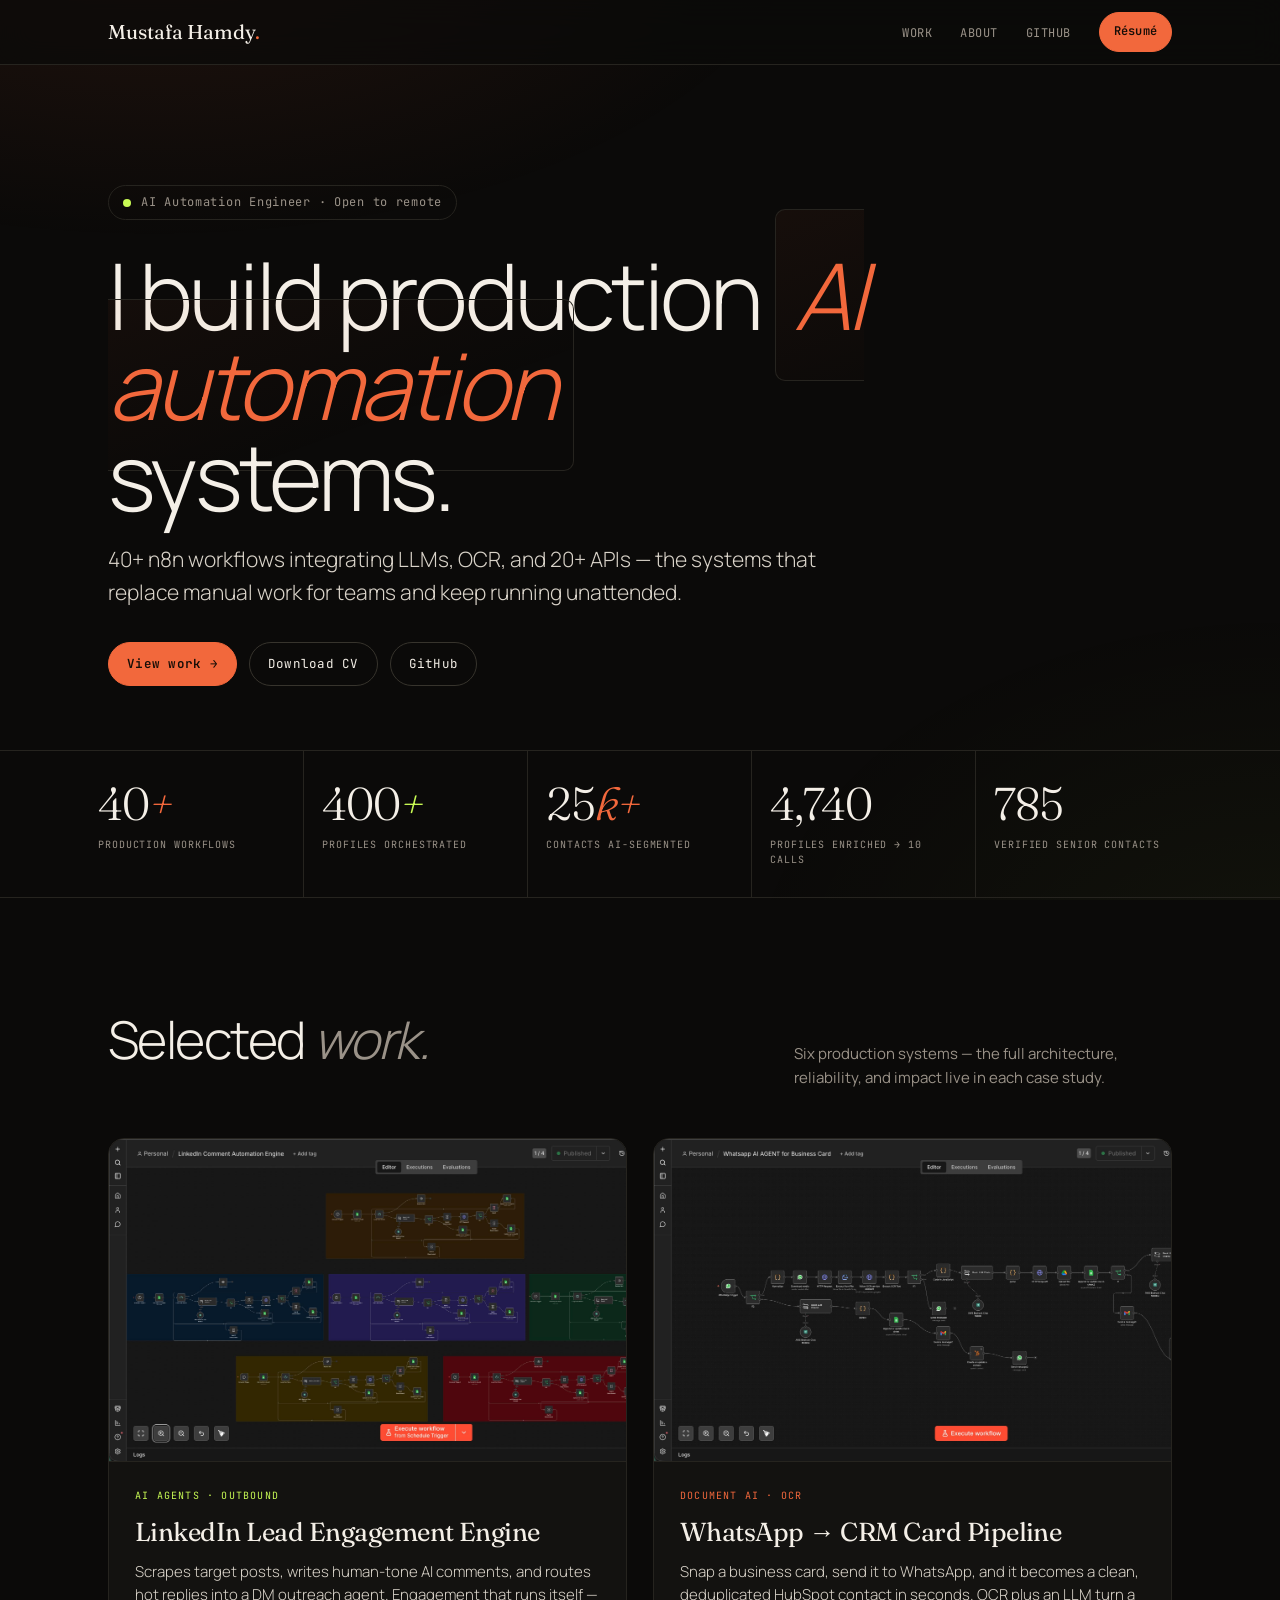
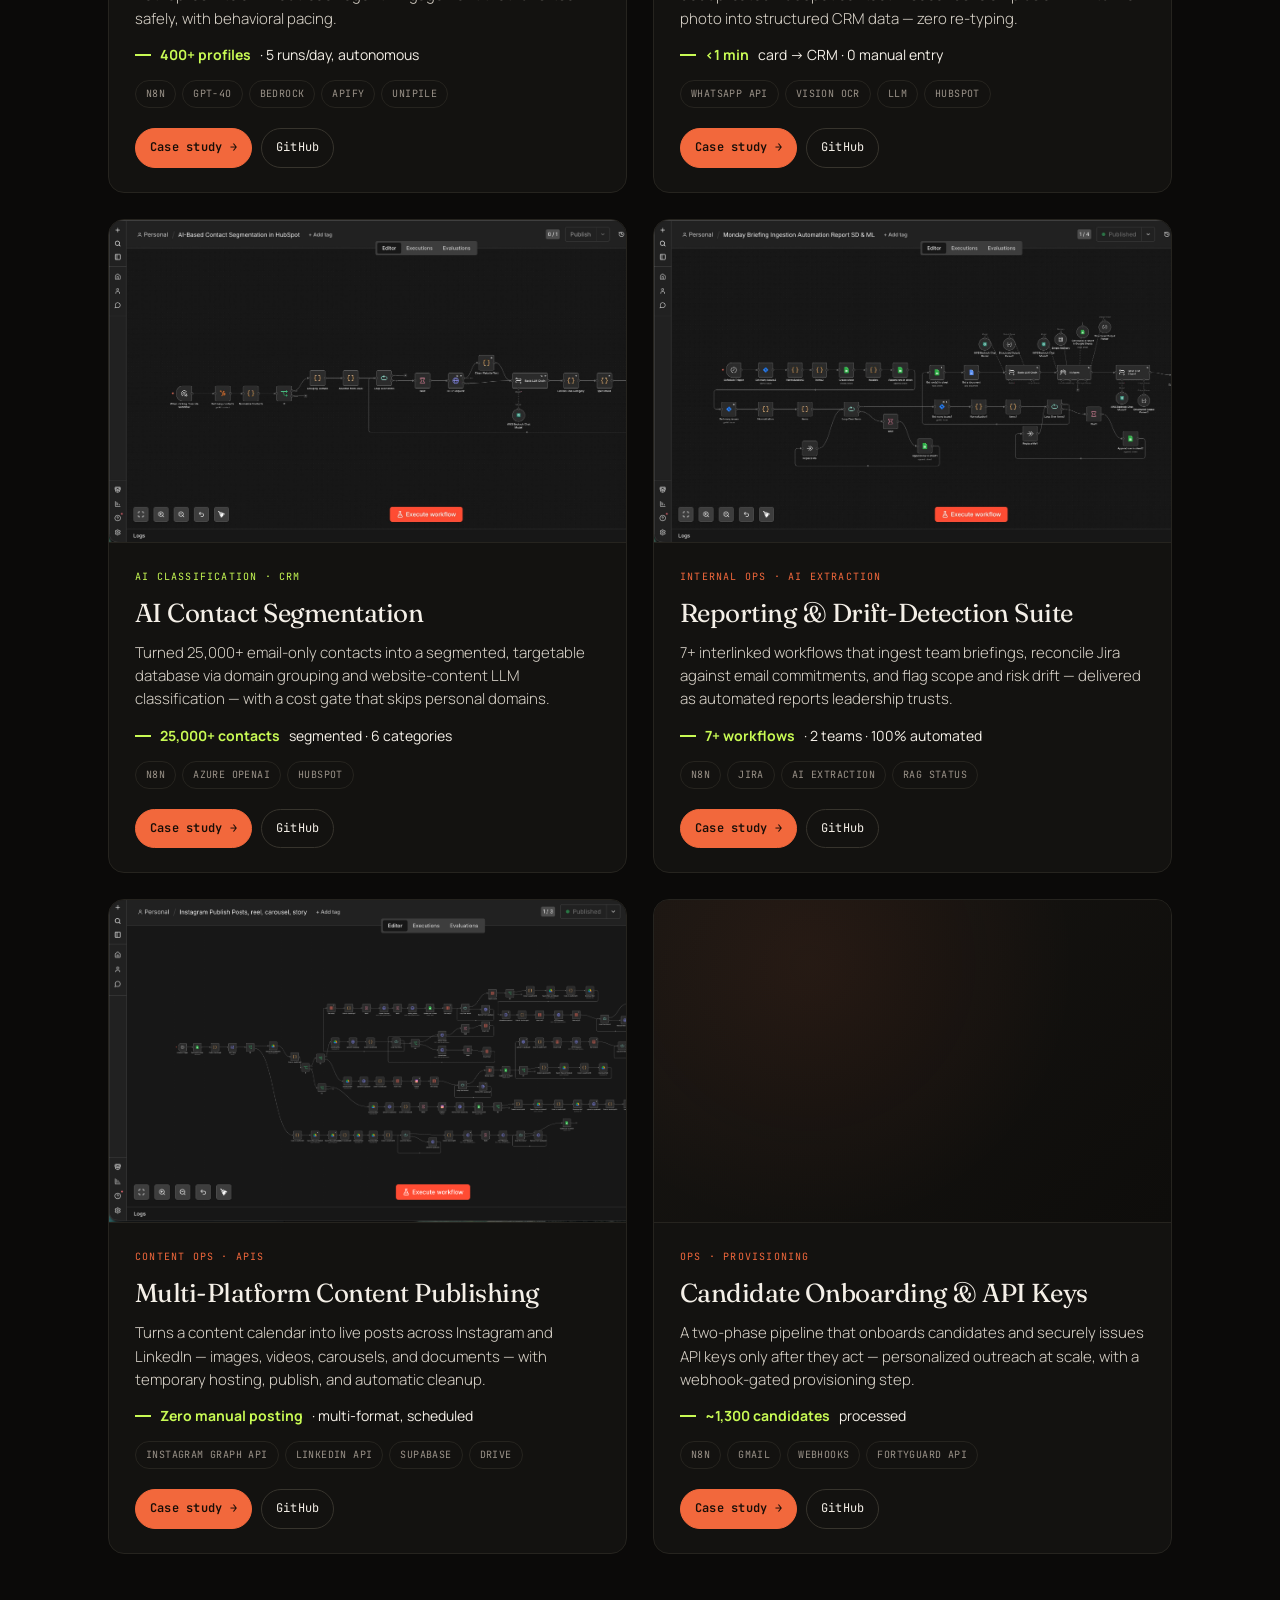
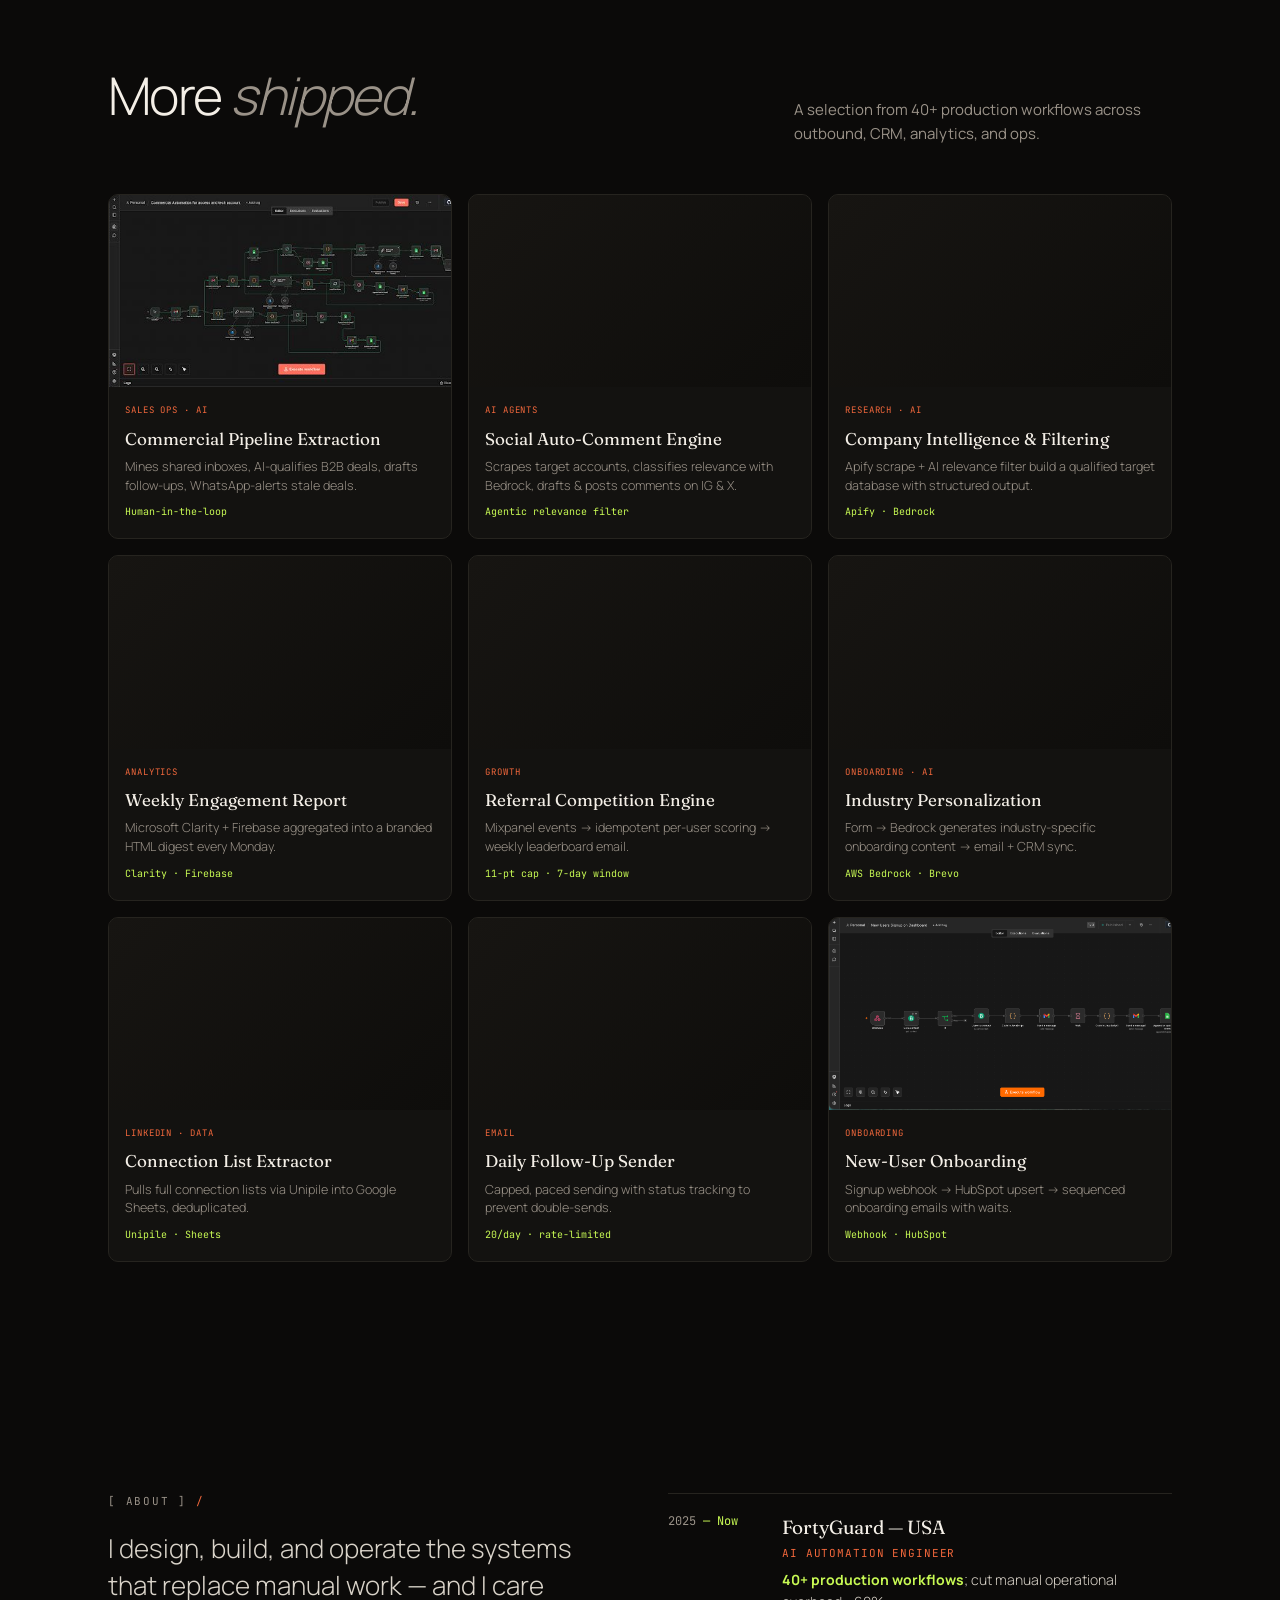
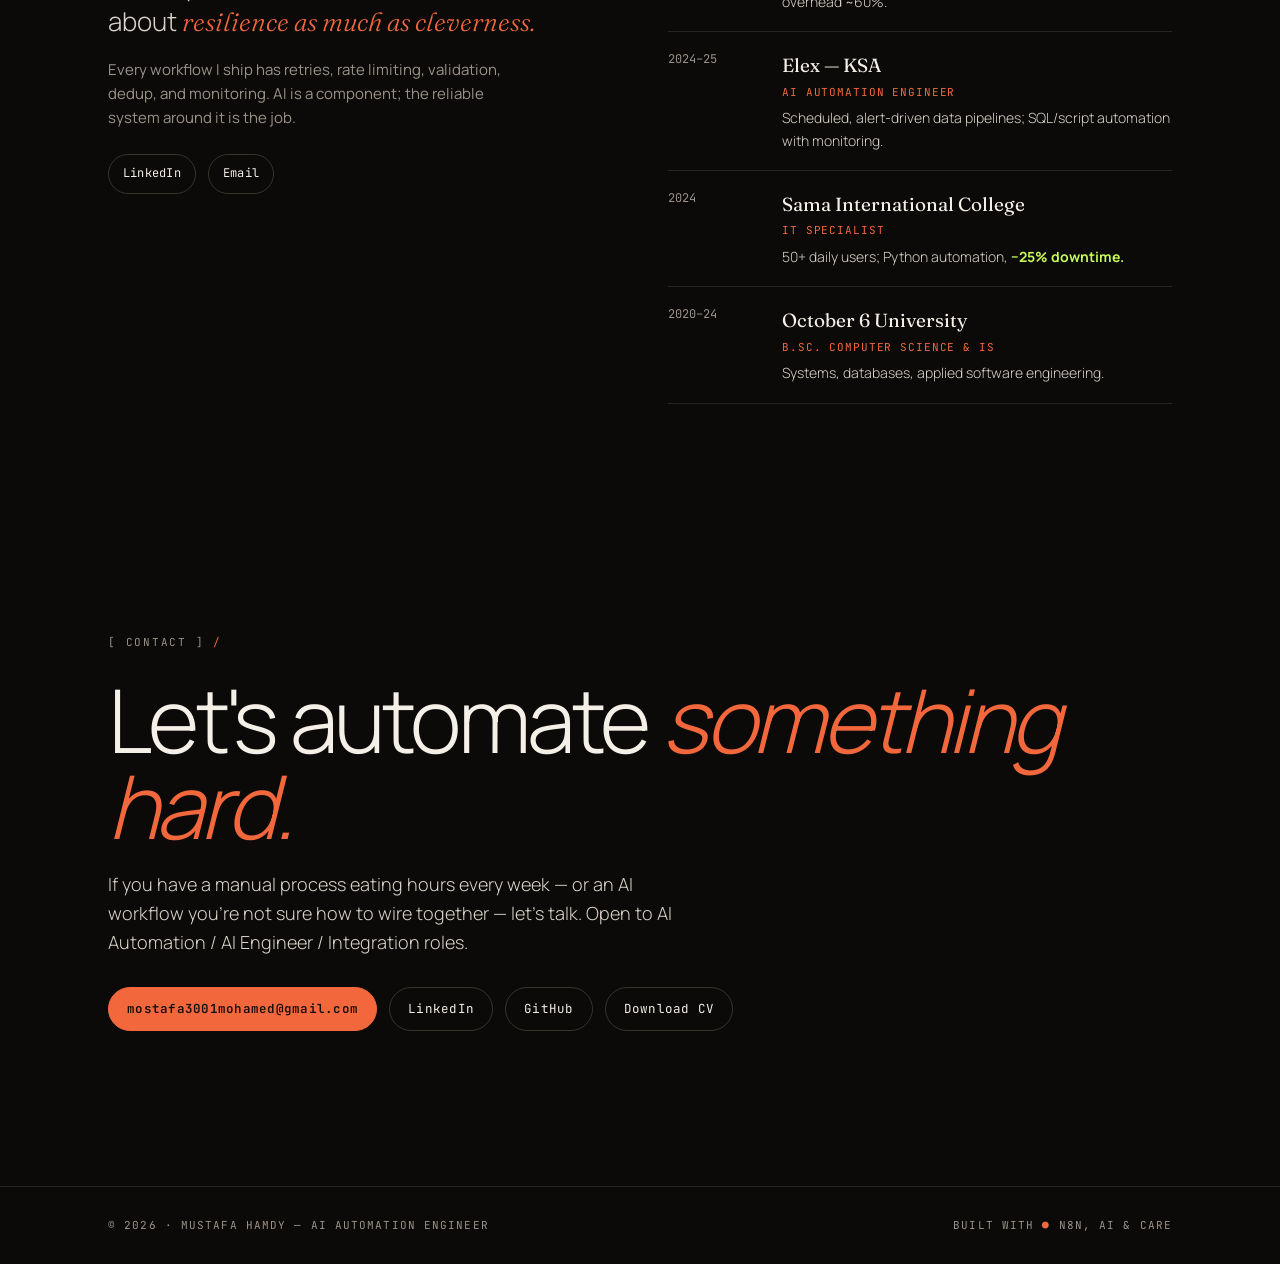
==== commit 4599878a: "Redesign: recruiter-first, scannable multi-page portfolio - Rebuilt homepage to be scannable in <30s" ====
--- a/index.html
+++ b/index.html
@@ -4,794 +4,205 @@
 <meta charset="UTF-8" />
 <meta name="viewport" content="width=device-width, initial-scale=1.0" />
 <title>Mustafa Hamdy — AI Automation Engineer</title>
-<meta name="description" content="Mustafa Hamdy — AI Automation Engineer building production AI systems: 40+ n8n workflows integrating LLMs (AWS Bedrock, GPT-4o), OCR, and 20+ APIs. Architecture, metrics, and case studies." />
-<meta name="author" content="Mustafa Hamdy" />
-<meta name="theme-color" content="#0a0908" />
-<!-- Open Graph -->
+<meta name="description" content="AI Automation Engineer building production AI systems — 40+ n8n workflows integrating LLMs, OCR, and 20+ APIs. Case studies with architecture, metrics, and business impact." />
+<meta name="theme-color" content="#0b0a09" />
 <meta property="og:title" content="Mustafa Hamdy — AI Automation Engineer" />
-<meta property="og:description" content="Production AI automation systems: 40+ n8n workflows, LLMs, OCR, and 20+ API integrations — built with retries, validation, and monitoring." />
+<meta property="og:description" content="Production AI automation systems: 40+ n8n workflows, LLMs, OCR, 20+ integrations — built to survive production." />
 <meta property="og:type" content="website" />
 <meta property="og:url" content="https://mostafa3001hamdy.github.io/Mustafa-Portfolio/" />
 <link rel="preconnect" href="https://fonts.googleapis.com">
 <link rel="preconnect" href="https://fonts.gstatic.com" crossorigin>
-<link href="https://fonts.googleapis.com/css2?family=Fraunces:ital,opsz,wght@0,9..144,300..900;1,9..144,300..900&family=JetBrains+Mono:wght@300;400;500;600&family=Manrope:wght@300;400;500;600;700;800&display=swap" rel="stylesheet">
+<link href="https://fonts.googleapis.com/css2?family=Fraunces:ital,opsz,wght@0,9..144,300..900;1,9..144,300..900&family=JetBrains+Mono:wght@300;400;500&family=Manrope:wght@300;400;500;600;700;800&display=swap" rel="stylesheet">
+<link rel="stylesheet" href="styles.css">
 <script>document.documentElement.classList.remove('no-js');document.documentElement.classList.add('js');</script>
-<style>
-  :root{
-    --bg:#0a0908; --bg-soft:#14130f; --bg-elev:#1c1a16;
-    --border:#2a2722; --border-strong:#3a362f;
-    --cream:#f5f0e8; --cream-soft:#e8e3da; --muted:#968f83; --muted-soft:#6b665d;
-    --coral:#f25c2e; --coral-soft:#f9a68a; --lime:#c8fa54; --sky:#7fb8ff;
-    --serif:'Fraunces',Georgia,serif; --sans:'Manrope',-apple-system,sans-serif; --mono:'JetBrains Mono',monospace;
-    --maxw:1240px; --r:10px;
-    --sp:clamp(80px,10vw,140px);
-  }
-  *{box-sizing:border-box;margin:0;padding:0}
-  html{scroll-behavior:smooth}
-  @media (prefers-reduced-motion:reduce){html{scroll-behavior:auto}}
-  body{background:var(--bg);color:var(--cream);font-family:var(--sans);font-weight:400;line-height:1.6;overflow-x:hidden;-webkit-font-smoothing:antialiased;-moz-osx-font-smoothing:grayscale}
-  body::before{content:'';position:fixed;inset:0;z-index:0;pointer-events:none;background-image:radial-gradient(circle at 15% -5%,rgba(242,92,46,.10),transparent 45%),radial-gradient(circle at 90% 100%,rgba(200,250,84,.05),transparent 45%)}
-  body::after{content:'';position:fixed;inset:0;z-index:0;pointer-events:none;opacity:.5;background-image:radial-gradient(rgba(255,255,255,.022) 1px,transparent 1px);background-size:30px 30px}
-  h1,h2,h3,h4{font-family:var(--serif);font-weight:400;letter-spacing:-.02em;line-height:1.06}
-  a{color:inherit}
-  img{max-width:100%;display:block}
-  .mono{font-family:var(--mono)}
-  .wrap{max-width:var(--maxw);margin:0 auto;padding:0 32px;position:relative;z-index:1}
-  @media(max-width:640px){.wrap{padding:0 20px}}
-  ::selection{background:var(--coral);color:var(--bg)}
-  :focus-visible{outline:2px solid var(--lime);outline-offset:3px;border-radius:4px}
-
-  /* skip link */
-  .skip{position:absolute;left:-999px;top:8px;z-index:200;background:var(--lime);color:#111;padding:10px 16px;border-radius:6px;font-family:var(--mono);font-size:13px}
-  .skip:focus{left:16px}
-
-  /* NAV */
-  nav{position:fixed;inset:0 0 auto 0;z-index:100;padding:16px 0;background:rgba(10,9,8,.72);backdrop-filter:blur(18px);-webkit-backdrop-filter:blur(18px);border-bottom:1px solid var(--border)}
-  nav .wrap{display:flex;justify-content:space-between;align-items:center}
-  .logo{font-family:var(--serif);font-size:21px;font-weight:500;letter-spacing:-.02em}
-  .logo .dot{color:var(--coral)}
-  .nav-links{display:flex;gap:26px;list-style:none;align-items:center}
-  .nav-links a{color:var(--muted);text-decoration:none;font-family:var(--mono);font-size:12px;letter-spacing:.04em;text-transform:uppercase;transition:color .2s}
-  .nav-links a:hover{color:var(--cream)}
-  .nav-cta{border:1px solid var(--border-strong);border-radius:100px;padding:8px 16px!important;color:var(--cream)!important}
-  .nav-cta:hover{background:var(--coral);border-color:var(--coral);color:#111!important}
-  .nav-toggle{display:none;background:none;border:1px solid var(--border-strong);color:var(--cream);border-radius:8px;padding:8px 10px;font-family:var(--mono);font-size:12px;cursor:pointer}
-  @media(max-width:860px){.nav-links{display:none}.nav-links.open{display:flex;position:absolute;top:60px;right:20px;left:20px;flex-direction:column;gap:14px;background:var(--bg-elev);border:1px solid var(--border);border-radius:12px;padding:20px}.nav-toggle{display:block}}
-
-  /* HERO */
-  .hero{padding:170px 0 70px;position:relative}
-  .badge{display:inline-flex;align-items:center;gap:10px;font-family:var(--mono);font-size:12px;color:var(--muted);text-transform:uppercase;letter-spacing:.12em;border:1px solid var(--border);border-radius:100px;padding:8px 14px;margin-bottom:30px}
-  .badge .pulse{width:8px;height:8px;border-radius:50%;background:var(--lime);box-shadow:0 0 0 0 rgba(200,250,84,.5);animation:pulse 2.4s infinite}
-  @keyframes pulse{70%{box-shadow:0 0 0 9px rgba(200,250,84,0)}100%{box-shadow:0 0 0 0 rgba(200,250,84,0)}}
-  @media(prefers-reduced-motion:reduce){.badge .pulse{animation:none}}
-  .hero h1{font-size:clamp(52px,9vw,118px);font-weight:300;line-height:.92;letter-spacing:-.04em;margin-bottom:22px}
-  .hero h1 .it{font-style:italic}
-  .hero h1 .dot{color:var(--coral)}
-  .hero-lead{font-size:clamp(19px,2.4vw,26px);line-height:1.4;color:var(--cream-soft);font-weight:300;max-width:760px;margin-bottom:14px}
-  .hero-lead em{font-family:var(--serif);font-style:italic;color:var(--coral);font-weight:400}
-  .hero-sub{font-size:16px;color:var(--muted);max-width:680px;margin-bottom:34px}
-  .cta-row{display:flex;flex-wrap:wrap;gap:12px;margin-bottom:34px}
-  .btn{display:inline-flex;align-items:center;gap:9px;font-family:var(--mono);font-size:13px;letter-spacing:.02em;text-decoration:none;padding:13px 20px;border-radius:100px;border:1px solid var(--border-strong);color:var(--cream);transition:all .22s}
-  .btn:hover{transform:translateY(-2px)}
-  .btn-primary{background:var(--coral);border-color:var(--coral);color:#151007;font-weight:500}
-  .btn-primary:hover{box-shadow:0 12px 30px -10px rgba(242,92,46,.6)}
-  .btn-ghost:hover{border-color:var(--cream);background:rgba(255,255,255,.04)}
-  .hero-tags{display:flex;flex-wrap:wrap;gap:8px}
-  .tag{font-family:var(--mono);font-size:11px;text-transform:uppercase;letter-spacing:.08em;color:var(--muted);border:1px solid var(--border);border-radius:100px;padding:6px 12px}
-
-  /* METRICS BAND */
-  .metrics{border-top:1px solid var(--border);border-bottom:1px solid var(--border);padding:8px 0}
-  .metrics .grid{display:grid;grid-template-columns:repeat(6,1fr)}
-  .metric{padding:34px 20px;border-right:1px solid var(--border);text-align:left}
-  .metric:last-child{border-right:none}
-  .metric .n{font-family:var(--serif);font-size:clamp(34px,4vw,52px);font-weight:300;line-height:1;letter-spacing:-.02em}
-  .metric .n em{font-style:italic;color:var(--coral)}
-  .metric:nth-child(even) .n em{color:var(--lime)}
-  .metric .l{font-family:var(--mono);font-size:10.5px;color:var(--muted);text-transform:uppercase;letter-spacing:.1em;margin-top:12px;line-height:1.5}
-  @media(max-width:900px){.metrics .grid{grid-template-columns:repeat(3,1fr)}.metric:nth-child(3){border-right:none}}
-  @media(max-width:520px){.metrics .grid{grid-template-columns:repeat(2,1fr)}.metric{padding:24px 14px}.metric:nth-child(odd){border-right:1px solid var(--border)}.metric:nth-child(even){border-right:none}}
-
-  /* SECTION scaffold */
-  section{padding:var(--sp) 0;position:relative}
-  .sec-head{display:grid;grid-template-columns:220px 1fr;gap:40px;margin-bottom:64px;align-items:end}
-  @media(max-width:820px){.sec-head{grid-template-columns:1fr;gap:14px;margin-bottom:44px}}
-  .sec-num{font-family:var(--mono);font-size:12px;color:var(--muted);text-transform:uppercase;letter-spacing:.14em;border-top:1px solid var(--border);padding-top:12px;width:fit-content}
-  .sec-num .dot{color:var(--coral)}
-  .sec-title{font-size:clamp(36px,5.4vw,68px);font-weight:300;letter-spacing:-.035em;line-height:1}
-  .sec-title em{font-style:italic;color:var(--muted)}
-  .sec-title .ac{color:var(--coral)}
-  .sec-intro{font-size:18px;color:var(--cream-soft);font-weight:300;max-width:640px;margin-top:18px}
-
-  /* PILLARS (what I do) */
-  .pillars{display:grid;grid-template-columns:repeat(3,1fr);gap:1px;background:var(--border);border:1px solid var(--border);border-radius:var(--r);overflow:hidden}
-  @media(max-width:820px){.pillars{grid-template-columns:1fr}}
-  .pillar{background:var(--bg);padding:38px 30px}
-  .pillar .k{font-family:var(--mono);font-size:11px;color:var(--coral);text-transform:uppercase;letter-spacing:.14em;margin-bottom:16px}
-  .pillar h3{font-size:26px;font-weight:400;margin-bottom:12px}
-  .pillar h3 em{font-style:italic;color:var(--muted)}
-  .pillar p{font-size:15.5px;color:var(--cream-soft);font-weight:300}
-
-  /* CASE STUDIES */
-  .cs{border-top:1px solid var(--border);padding:72px 0}
-  .cs-head{display:grid;grid-template-columns:64px 1fr;gap:24px;align-items:start;margin-bottom:36px}
-  .cs-idx{font-family:var(--mono);font-size:13px;color:var(--muted-soft);padding-top:8px}
-  .cs-idx .ac{color:var(--coral)}
-  .cs-cat{font-family:var(--mono);font-size:11px;color:var(--lime);text-transform:uppercase;letter-spacing:.12em;margin-bottom:12px}
-  .cs-title{font-size:clamp(28px,3.6vw,46px);font-weight:300;letter-spacing:-.03em;line-height:1.02;margin-bottom:14px}
-  .cs-title em{font-style:italic;color:var(--muted)}
-  .cs-lead{font-size:18px;color:var(--cream-soft);font-weight:300;max-width:720px}
-  .cs-tags{display:flex;flex-wrap:wrap;gap:7px;margin-top:18px}
-  .cs-tags .tag{font-size:10px}
-
-  .cs-grid{display:grid;grid-template-columns:1.55fr 1fr;gap:32px;margin-bottom:28px}
-  @media(max-width:900px){.cs-grid{grid-template-columns:1fr;gap:20px}}
-  .cs-block{margin-bottom:26px}
-  .cs-block:last-child{margin-bottom:0}
-  .cs-block h4,.cs-diagram h4,.diag-wrap h4{font-family:var(--mono);font-size:11px;color:var(--muted);text-transform:uppercase;letter-spacing:.14em;margin-bottom:12px;font-weight:400}
-  .cs-block h4::before{content:'▸ ';color:var(--coral)}
-  .cs-block p{font-size:16px;color:var(--cream-soft);font-weight:300;line-height:1.6}
-  .cs-block ul{list-style:none;margin-top:6px}
-  .cs-block li{font-size:15.5px;color:var(--cream-soft);font-weight:300;padding-left:20px;position:relative;margin-bottom:9px;line-height:1.5}
-  .cs-block li::before{content:'→';position:absolute;left:0;color:var(--coral);font-family:var(--mono)}
-  .cs-block strong{color:var(--lime);font-weight:600}
-
-  /* spec card */
-  .spec{border:1px solid var(--border);border-radius:var(--r);background:linear-gradient(180deg,rgba(255,255,255,.02),transparent);overflow:hidden;align-self:start}
-  .spec .row{display:grid;grid-template-columns:118px 1fr;gap:14px;padding:15px 18px;border-bottom:1px solid var(--border);font-size:13.5px}
-  .spec .row:last-child{border-bottom:none}
-  .spec .rk{font-family:var(--mono);font-size:10.5px;color:var(--muted);text-transform:uppercase;letter-spacing:.08em;padding-top:2px}
-  .spec .rv{color:var(--cream-soft);font-weight:300;line-height:1.5}
-  .spec .rv b{color:var(--cream);font-weight:600}
-
-  /* diagrams */
-  .diag-wrap{border:1px solid var(--border);border-radius:var(--r);padding:26px 24px;margin-bottom:22px;background:radial-gradient(circle at 20% 0%,rgba(242,92,46,.05),transparent 60%)}
-  .legend{display:flex;flex-wrap:wrap;gap:16px;margin-bottom:18px;font-family:var(--mono);font-size:10.5px;color:var(--muted);text-transform:uppercase;letter-spacing:.08em}
-  .legend span{display:inline-flex;align-items:center;gap:7px}
-  .legend i{width:10px;height:10px;border-radius:3px;display:inline-block}
-  .i-trig{background:var(--lime)} .i-ai{background:var(--coral)} .i-int{background:var(--sky)} .i-store{background:var(--muted)}
-  .flow{display:flex;flex-wrap:wrap;align-items:center;gap:9px}
-  .node{font-family:var(--mono);font-size:12px;padding:9px 13px;border-radius:8px;border:1px solid var(--border-strong);background:var(--bg-elev);color:var(--cream-soft);white-space:nowrap}
-  .node.trig{border-color:var(--lime);color:var(--lime)}
-  .node.ai{border-color:var(--coral);color:var(--coral-soft)}
-  .node.int{border-color:var(--sky);color:var(--sky)}
-  .node.store{border-color:var(--muted);color:var(--muted)}
-  .arrow{color:var(--muted-soft);font-family:var(--mono);font-size:14px}
-  /* architecture tiers */
-  .arch{display:flex;flex-direction:column;gap:12px}
-  .tier{display:grid;grid-template-columns:130px 1fr;gap:16px;align-items:center;padding:12px 14px;border:1px solid var(--border);border-radius:8px;background:var(--bg-soft)}
-  .tier .tl{font-family:var(--mono);font-size:10.5px;color:var(--muted);text-transform:uppercase;letter-spacing:.08em}
-  .tier .tn{display:flex;flex-wrap:wrap;gap:8px}
-  @media(max-width:560px){.tier{grid-template-columns:1fr;gap:9px}}
-
-  /* impact tiles */
-  .impact{display:grid;grid-template-columns:repeat(auto-fit,minmax(150px,1fr));gap:16px;margin:24px 0}
-  .itile{border:1px solid var(--border);border-radius:var(--r);padding:24px 20px;background:linear-gradient(160deg,rgba(242,92,46,.05),transparent 70%)}
-  .itile .n{font-family:var(--serif);font-size:38px;font-weight:300;line-height:1;color:var(--coral)}
-  .itile.alt .n{color:var(--lime)}
-  .itile .n em{font-style:italic}
-  .itile .l{font-family:var(--mono);font-size:10px;color:var(--muted);text-transform:uppercase;letter-spacing:.1em;margin-top:10px;line-height:1.4}
-
-  /* screenshots */
-  .shots{display:grid;grid-template-columns:repeat(auto-fit,minmax(280px,1fr));gap:16px;margin-top:8px}
-  .shot{position:relative;border:1px solid var(--border);border-radius:var(--r);overflow:hidden;background:#0d0d0d}
-  .shot img{width:100%;height:auto;display:block}
-  .shot .cap{position:absolute;top:12px;left:12px;font-family:var(--mono);font-size:10px;color:var(--cream);background:rgba(0,0,0,.7);backdrop-filter:blur(6px);padding:5px 9px;border-radius:5px;border:1px solid rgba(255,255,255,.1);text-transform:uppercase;letter-spacing:.1em}
-
-  /* GALLERY */
-  .gal{display:grid;grid-template-columns:repeat(3,1fr);gap:16px}
-  @media(max-width:920px){.gal{grid-template-columns:repeat(2,1fr)}}
-  @media(max-width:600px){.gal{grid-template-columns:1fr}}
-  .card{border:1px solid var(--border);border-radius:var(--r);overflow:hidden;background:var(--bg-soft);transition:transform .3s,border-color .3s,box-shadow .3s;display:flex;flex-direction:column}
-  .card:hover{transform:translateY(-4px);border-color:var(--border-strong);box-shadow:0 22px 50px -22px rgba(0,0,0,.7)}
-  .card .imgw{aspect-ratio:16/9;overflow:hidden;position:relative;background:radial-gradient(circle at 30% 20%,rgba(242,92,46,.07),transparent 60%),linear-gradient(135deg,#161310,#0e0d0b)}
-  .card .imgw img{width:100%;height:100%;object-fit:cover;transition:transform .6s}
-  .card:hover .imgw img{transform:scale(1.05)}
-  .ph{position:absolute;inset:0;display:flex;flex-direction:column;align-items:center;justify-content:center;gap:8px;text-align:center;padding:16px}
-  .ph .pi{font-family:var(--serif);font-style:italic;font-size:20px;color:var(--muted)}
-  .ph .pt{font-family:var(--mono);font-size:9.5px;color:var(--muted-soft);text-transform:uppercase;letter-spacing:.14em}
-  .card .body{padding:18px 18px 20px;flex:1;display:flex;flex-direction:column}
-  .card .cat{font-family:var(--mono);font-size:9.5px;color:var(--coral);text-transform:uppercase;letter-spacing:.12em;margin-bottom:8px}
-  .card .cat.ai{color:var(--lime)}
-  .card h4{font-size:19px;font-weight:400;line-height:1.15;margin-bottom:8px;font-family:var(--serif)}
-  .card p{font-size:13.5px;color:var(--muted);font-weight:300;line-height:1.5;margin-bottom:12px;flex:1}
-  .card .mtags{display:flex;flex-wrap:wrap;gap:6px}
-  .card .mtags span{font-family:var(--mono);font-size:9px;color:var(--muted);border:1px solid var(--border);border-radius:100px;padding:4px 8px;text-transform:uppercase;letter-spacing:.06em}
-  .card .metric{font-family:var(--mono);font-size:10px;color:var(--lime);border:none;padding:0;margin-top:10px}
-
-  /* TECH STACK */
-  .stack{display:grid;grid-template-columns:repeat(4,1fr);gap:1px;background:var(--border);border:1px solid var(--border);border-radius:var(--r);overflow:hidden}
-  @media(max-width:920px){.stack{grid-template-columns:repeat(2,1fr)}}
-  @media(max-width:480px){.stack{grid-template-columns:1fr}}
-  .cell{background:var(--bg);padding:30px 24px}
-  .cell .k{font-family:var(--mono);font-size:10px;color:var(--muted-soft);text-transform:uppercase;letter-spacing:.12em;margin-bottom:14px}
-  .cell .k::before{content:'/ ';color:var(--coral)}
-  .cell h4{font-size:19px;font-weight:400;margin-bottom:14px}
-  .cell h4 em{font-style:italic;color:var(--muted)}
-  .cell ul{list-style:none}
-  .cell li{font-family:var(--mono);font-size:12.5px;color:var(--cream-soft);padding:5px 0;border-bottom:1px dashed var(--border);font-weight:300}
-  .cell li:last-child{border-bottom:none}
-
-  /* PROCESS */
-  .proc{display:grid;grid-template-columns:repeat(4,1fr);gap:16px}
-  @media(max-width:920px){.proc{grid-template-columns:repeat(2,1fr)}}
-  @media(max-width:520px){.proc{grid-template-columns:1fr}}
-  .step{border:1px solid var(--border);border-radius:var(--r);padding:26px 22px;background:var(--bg-soft)}
-  .step .no{font-family:var(--mono);font-size:12px;color:var(--coral);margin-bottom:14px}
-  .step h4{font-size:19px;font-weight:400;margin-bottom:10px}
-  .step p{font-size:14px;color:var(--cream-soft);font-weight:300}
-
-  /* EXPERIENCE */
-  .exp .row{display:grid;grid-template-columns:200px 1fr 1.1fr;gap:36px;padding:36px 0;border-top:1px solid var(--border);align-items:start;transition:padding-left .3s}
-  .exp .row:last-child{border-bottom:1px solid var(--border)}
-  .exp .row:hover{padding-left:10px}
-  @media(max-width:900px){.exp .row{grid-template-columns:1fr;gap:12px;padding:28px 0}}
-  .exp .per{font-family:var(--mono);font-size:12.5px;color:var(--muted)}
-  .exp .per .now{color:var(--lime);font-weight:500}
-  .exp h4{font-size:26px;font-weight:400;line-height:1.1;margin-bottom:6px}
-  .exp h4 em{font-style:italic}
-  .exp .role{font-family:var(--mono);font-size:12.5px;color:var(--coral);text-transform:uppercase;letter-spacing:.09em}
-  .exp .d{font-size:15px;color:var(--cream-soft);font-weight:300;line-height:1.55}
-  .exp .d strong{color:var(--lime);font-weight:600}
-
-  /* CONTACT */
-  .contact{padding:150px 0 120px}
-  .contact h2{font-size:clamp(48px,9vw,120px);font-weight:300;line-height:.95;letter-spacing:-.04em;margin-bottom:34px}
-  .contact h2 em{font-style:italic;color:var(--coral)}
-  .contact .sub{font-size:19px;color:var(--cream-soft);max-width:620px;font-weight:300;line-height:1.5}
-  .cgrid{display:grid;grid-template-columns:repeat(4,1fr);gap:28px;margin-top:56px;padding-top:44px;border-top:1px solid var(--border)}
-  @media(max-width:820px){.cgrid{grid-template-columns:repeat(2,1fr);gap:24px}}
-  @media(max-width:460px){.cgrid{grid-template-columns:1fr}}
-  .cblock .l{font-family:var(--mono);font-size:11px;color:var(--muted);text-transform:uppercase;letter-spacing:.14em;margin-bottom:12px}
-  .cblock a,.cblock .v{font-family:var(--serif);font-size:22px;font-weight:300;color:var(--cream);text-decoration:none;letter-spacing:-.01em;line-height:1.2;border-bottom:1px solid transparent;transition:all .22s}
-  .cblock a:hover{color:var(--coral);border-bottom-color:var(--coral)}
-  .cblock a em{font-style:italic}
-
-  footer{border-top:1px solid var(--border);padding:36px 0;margin-top:40px}
-  footer .wrap{display:flex;justify-content:space-between;flex-wrap:wrap;gap:16px;font-family:var(--mono);font-size:11px;color:var(--muted);text-transform:uppercase;letter-spacing:.12em}
-  footer .heart{color:var(--coral)}
-
-  /* reveal (JS only; no-JS shows everything) */
-  .js .reveal{opacity:0;transform:translateY(26px);transition:opacity .8s ease,transform .8s cubic-bezier(.2,.8,.2,1)}
-  .js .reveal.in{opacity:1;transform:none}
-  @media(prefers-reduced-motion:reduce){.js .reveal{opacity:1;transform:none;transition:none}}
-
-  /* marquee */
-  .marquee{border-top:1px solid var(--border);border-bottom:1px solid var(--border);overflow:hidden;padding:22px 0}
-  .mtrack{display:flex;gap:56px;width:max-content;animation:scroll 40s linear infinite}
-  @media(prefers-reduced-motion:reduce){.mtrack{animation:none;flex-wrap:wrap}}
-  .mitem{font-family:var(--serif);font-size:28px;font-weight:300;color:var(--cream-soft);display:flex;align-items:center;gap:56px;white-space:nowrap}
-  .mitem:nth-child(even){font-style:italic;color:var(--muted)}
-  .mitem .d{width:7px;height:7px;background:var(--coral);border-radius:50%}
-  @keyframes scroll{to{transform:translateX(-50%)}}
-</style>
 </head>
 <body>
-<a class="skip" href="#main">Skip to content</a>
-
-<nav aria-label="Primary">
-  <div class="wrap">
-    <a class="logo" href="#top">Mustafa Hamdy<span class="dot">.</span></a>
-    <button class="nav-toggle" aria-expanded="false" aria-controls="navlinks">Menu</button>
-    <ul class="nav-links" id="navlinks">
-      <li><a href="#work">Work</a></li>
-      <li><a href="#stack">Stack</a></li>
-      <li><a href="#process">Process</a></li>
-      <li><a href="#experience">Experience</a></li>
-      <li><a href="https://github.com/Mostafa3001hamdy" target="_blank" rel="noopener">GitHub</a></li>
-      <li><a class="nav-cta" href="Mustafa-Hamdy-CV.pdf" download>Download CV</a></li>
+<a class="skip" href="#work">Skip to work</a>
+
+<header class="nav">
+  <div class="wrap">
+    <a class="brand" href="#top">Mustafa Hamdy<span class="dot">.</span></a>
+    <ul>
+      <li class="hide-sm"><a class="link" href="#work">Work</a></li>
+      <li class="hide-sm"><a class="link" href="#about">About</a></li>
+      <li class="hide-sm"><a class="link" href="https://github.com/Mostafa3001hamdy" target="_blank" rel="noopener">GitHub</a></li>
+      <li><a class="btn sm primary" href="Mustafa-Hamdy-CV.pdf" download>Résumé</a></li>
     </ul>
   </div>
-</nav>
-
-<main id="main">
+</header>
+
+<main id="top">
 <!-- HERO -->
-<header class="hero" id="top">
-  <div class="wrap">
-    <div class="badge"><span class="pulse" aria-hidden="true"></span><span>AI Automation Engineer · Cairo, Egypt · Open to Remote</span></div>
-    <h1>I build production<br><span class="it">AI automation</span> systems<span class="dot">.</span></h1>
-    <p class="hero-lead">I design, ship, and operate <em>end-to-end AI workflows</em> — the systems that replace manual operations for teams, and keep running in production.</p>
-    <p class="hero-sub">40+ production n8n workflows integrating LLMs (AWS Bedrock, Azure OpenAI GPT-4o), OCR, REST APIs, and 20+ SaaS platforms — built with retries, validation, monitoring, and human-in-the-loop where it matters.</p>
-    <div class="cta-row">
-      <a class="btn btn-primary" href="#work">View case studies →</a>
-      <a class="btn btn-ghost" href="Mustafa-Hamdy-CV.pdf" download>Download CV</a>
-      <a class="btn btn-ghost" href="https://github.com/Mostafa3001hamdy" target="_blank" rel="noopener">GitHub</a>
-      <a class="btn btn-ghost" href="https://www.linkedin.com/in/mustafa-hamdy-87479b243" target="_blank" rel="noopener">LinkedIn</a>
-      <a class="btn btn-ghost" href="mailto:mostafa3001mohamed@gmail.com">Email</a>
-    </div>
-    <div class="hero-tags" aria-label="Core technologies">
-      <span class="tag">n8n</span><span class="tag">AI Agents</span><span class="tag">AWS Bedrock</span><span class="tag">GPT-4o</span><span class="tag">OCR</span><span class="tag">REST APIs · Webhooks</span><span class="tag">Python · JS</span><span class="tag">HubSpot · Jira</span>
-    </div>
-  </div>
-</header>
-
-<!-- METRICS BAND -->
-<section class="metrics" aria-label="Impact metrics" style="padding-top:0;padding-bottom:0">
+<section class="hero">
+  <div class="wrap">
+    <div class="tagpill"><span class="pulse" aria-hidden="true"></span>AI Automation Engineer · Open to remote</div>
+    <h1>I build production <span class="it ac">AI automation</span> systems.</h1>
+    <p class="sub">40+ n8n workflows integrating LLMs, OCR, and 20+ APIs — the systems that replace manual work for teams and keep running unattended.</p>
+    <div class="actions">
+      <a class="btn primary" href="#work">View work →</a>
+      <a class="btn ghost" href="Mustafa-Hamdy-CV.pdf" download>Download CV</a>
+      <a class="btn ghost" href="https://github.com/Mostafa3001hamdy" target="_blank" rel="noopener">GitHub</a>
+    </div>
+  </div>
+</section>
+
+<!-- METRICS -->
+<section class="metrics" style="padding:0">
   <div class="wrap" style="padding:0">
+    <div class="row">
+      <div class="m"><div class="n">40<em>+</em></div><div class="l">Production workflows</div></div>
+      <div class="m"><div class="n">400<em>+</em></div><div class="l">Profiles orchestrated</div></div>
+      <div class="m"><div class="n">25<em>k+</em></div><div class="l">Contacts AI-segmented</div></div>
+      <div class="m"><div class="n">4,740</div><div class="l">Profiles enriched → 10 calls</div></div>
+      <div class="m"><div class="n">785</div><div class="l">Verified senior contacts</div></div>
+    </div>
+  </div>
+</section>
+
+<!-- FEATURED WORK -->
+<section id="work">
+  <div class="wrap">
+    <div class="shead reveal">
+      <h2>Selected <em>work.</em></h2>
+      <p>Six production systems — the full architecture, reliability, and impact live in each case study.</p>
+    </div>
     <div class="grid">
-      <div class="metric"><div class="n">40<em>+</em></div><div class="l">Production workflows built</div></div>
-      <div class="metric"><div class="n">400<em>+</em></div><div class="l">LinkedIn profiles orchestrated</div></div>
-      <div class="metric"><div class="n">25<em>k+</em></div><div class="l">Contacts AI-segmented</div></div>
-      <div class="metric"><div class="n">4,740</div><div class="l">Profiles enriched (→10 API calls)</div></div>
-      <div class="metric"><div class="n">785</div><div class="l">Verified senior contacts</div></div>
-      <div class="metric"><div class="n">60<em>%</em></div><div class="l">Manual work eliminated</div></div>
-    </div>
-  </div>
-</section>
-
-<!-- MARQUEE -->
-<div class="marquee" aria-hidden="true">
-  <div class="mtrack">
-    <div class="mitem"><span class="d"></span>n8n</div><div class="mitem">AI Agents</div><div class="mitem"><span class="d"></span>AWS Bedrock</div><div class="mitem">GPT-4o</div><div class="mitem"><span class="d"></span>OCR</div><div class="mitem">REST APIs</div><div class="mitem"><span class="d"></span>Webhooks</div><div class="mitem">HubSpot</div><div class="mitem"><span class="d"></span>Jira</div><div class="mitem">Python</div>
-    <div class="mitem"><span class="d"></span>n8n</div><div class="mitem">AI Agents</div><div class="mitem"><span class="d"></span>AWS Bedrock</div><div class="mitem">GPT-4o</div><div class="mitem"><span class="d"></span>OCR</div><div class="mitem">REST APIs</div><div class="mitem"><span class="d"></span>Webhooks</div><div class="mitem">HubSpot</div><div class="mitem"><span class="d"></span>Jira</div><div class="mitem">Python</div>
-  </div>
-</div>
-
-<!-- WHAT I DO -->
-<section id="about" aria-labelledby="about-t">
-  <div class="wrap">
-    <div class="sec-head reveal">
-      <div class="sec-num">[01]<span class="dot"> /</span> Approach</div>
-      <div>
-        <h2 class="sec-title" id="about-t">Design. Build. <em>Operate.</em></h2>
-        <p class="sec-intro">I don't hand off pretty diagrams. I own automation end-to-end — from the business problem to the workflow that quietly runs in production every day.</p>
+
+      <article class="pcard reveal">
+        <div class="shot"><img src="workflows/02-linkedin-comment-engine.jpeg" alt="n8n workflow: AI LinkedIn comment engine with Bedrock LLM chains" loading="lazy" decoding="async"></div>
+        <div class="body">
+          <div class="cat ai">AI Agents · Outbound</div>
+          <h3>LinkedIn Lead Engagement Engine</h3>
+          <p class="desc">Scrapes target posts, writes human-tone AI comments, and routes hot replies into a DM outreach agent. Engagement that runs itself — safely, with behavioral pacing.</p>
+          <div class="impact"><b>400+ profiles</b> · 5 runs/day, autonomous</div>
+          <div class="chips"><span class="chip">n8n</span><span class="chip">GPT-4o</span><span class="chip">Bedrock</span><span class="chip">Apify</span><span class="chip">Unipile</span></div>
+          <div class="cta"><a class="btn sm primary" href="case/linkedin-engagement-engine.html">Case study →</a><a class="btn sm ghost" href="https://github.com/Mostafa3001hamdy" target="_blank" rel="noopener">GitHub</a></div>
+        </div>
+      </article>
+
+      <article class="pcard reveal">
+        <div class="shot"><img src="workflows/08-whatsapp-business-card-agent.jpeg" alt="n8n workflow: WhatsApp business-card OCR to HubSpot pipeline" loading="lazy" decoding="async"></div>
+        <div class="body">
+          <div class="cat">Document AI · OCR</div>
+          <h3>WhatsApp → CRM Card Pipeline</h3>
+          <p class="desc">Snap a business card, send it to WhatsApp, and it becomes a clean, deduplicated HubSpot contact in seconds. OCR plus an LLM turn a photo into structured CRM data — zero re-typing.</p>
+          <div class="impact"><b>&lt;1 min</b> card → CRM · 0 manual entry</div>
+          <div class="chips"><span class="chip">WhatsApp API</span><span class="chip">Vision OCR</span><span class="chip">LLM</span><span class="chip">HubSpot</span></div>
+          <div class="cta"><a class="btn sm primary" href="case/whatsapp-business-card.html">Case study →</a><a class="btn sm ghost" href="https://github.com/Mostafa3001hamdy" target="_blank" rel="noopener">GitHub</a></div>
+        </div>
+      </article>
+
+      <article class="pcard reveal">
+        <div class="shot"><img src="workflows/18-hubspot-ai-segmentation.jpeg" alt="n8n workflow: domain grouping and LLM classification into HubSpot segments" loading="lazy" decoding="async"></div>
+        <div class="body">
+          <div class="cat ai">AI Classification · CRM</div>
+          <h3>AI Contact Segmentation</h3>
+          <p class="desc">Turned 25,000+ email-only contacts into a segmented, targetable database via domain grouping and website-content LLM classification — with a cost gate that skips personal domains.</p>
+          <div class="impact"><b>25,000+ contacts</b> segmented · 6 categories</div>
+          <div class="chips"><span class="chip">n8n</span><span class="chip">Azure OpenAI</span><span class="chip">HubSpot</span></div>
+          <div class="cta"><a class="btn sm primary" href="case/hubspot-segmentation.html">Case study →</a><a class="btn sm ghost" href="https://github.com/Mostafa3001hamdy" target="_blank" rel="noopener">GitHub</a></div>
+        </div>
+      </article>
+
+      <article class="pcard reveal">
+        <div class="shot"><img src="workflows/10-monday-briefing-ingestion.jpeg" alt="n8n workflow: briefing ingestion with AI extraction and Jira reconciliation" loading="lazy" decoding="async"></div>
+        <div class="body">
+          <div class="cat">Internal Ops · AI Extraction</div>
+          <h3>Reporting &amp; Drift-Detection Suite</h3>
+          <p class="desc">7+ interlinked workflows that ingest team briefings, reconcile Jira against email commitments, and flag scope and risk drift — delivered as automated reports leadership trusts.</p>
+          <div class="impact"><b>7+ workflows</b> · 2 teams · 100% automated</div>
+          <div class="chips"><span class="chip">n8n</span><span class="chip">Jira</span><span class="chip">AI extraction</span><span class="chip">RAG status</span></div>
+          <div class="cta"><a class="btn sm primary" href="case/reporting-drift-suite.html">Case study →</a><a class="btn sm ghost" href="https://github.com/Mostafa3001hamdy" target="_blank" rel="noopener">GitHub</a></div>
+        </div>
+      </article>
+
+      <article class="pcard reveal">
+        <div class="shot"><img src="workflows/21-instagram-publishing.png" alt="n8n workflow: multi-branch Instagram publishing via Graph API" loading="lazy" decoding="async"></div>
+        <div class="body">
+          <div class="cat">Content Ops · APIs</div>
+          <h3>Multi-Platform Content Publishing</h3>
+          <p class="desc">Turns a content calendar into live posts across Instagram and LinkedIn — images, videos, carousels, and documents — with temporary hosting, publish, and automatic cleanup.</p>
+          <div class="impact"><b>Zero manual posting</b> · multi-format, scheduled</div>
+          <div class="chips"><span class="chip">Instagram Graph API</span><span class="chip">LinkedIn API</span><span class="chip">Supabase</span><span class="chip">Drive</span></div>
+          <div class="cta"><a class="btn sm primary" href="case/content-publishing.html">Case study →</a><a class="btn sm ghost" href="https://github.com/Mostafa3001hamdy" target="_blank" rel="noopener">GitHub</a></div>
+        </div>
+      </article>
+
+      <article class="pcard reveal">
+        <div class="shot"><img src="workflows/24-candidate-onboarding.png" alt="n8n workflow: candidate onboarding and API key distribution" loading="lazy" decoding="async"></div>
+        <div class="body">
+          <div class="cat">Ops · Provisioning</div>
+          <h3>Candidate Onboarding &amp; API Keys</h3>
+          <p class="desc">A two-phase pipeline that onboards candidates and securely issues API keys only after they act — personalized outreach at scale, with a webhook-gated provisioning step.</p>
+          <div class="impact"><b>~1,300 candidates</b> processed</div>
+          <div class="chips"><span class="chip">n8n</span><span class="chip">Gmail</span><span class="chip">Webhooks</span><span class="chip">FortyGuard API</span></div>
+          <div class="cta"><a class="btn sm primary" href="case/candidate-onboarding.html">Case study →</a><a class="btn sm ghost" href="https://github.com/Mostafa3001hamdy" target="_blank" rel="noopener">GitHub</a></div>
+        </div>
+      </article>
+
+    </div>
+  </div>
+</section>
+
+<!-- MORE WORK -->
+<section id="more" style="padding-top:0">
+  <div class="wrap">
+    <div class="shead reveal">
+      <h2>More <em>shipped.</em></h2>
+      <p>A selection from 40+ production workflows across outbound, CRM, analytics, and ops.</p>
+    </div>
+    <div class="mini reveal">
+      <article class="mcard"><div class="shot"><img src="workflows/20-commercial-pipeline-extraction.png" alt="Commercial pipeline extraction workflow" loading="lazy" decoding="async"></div><div class="body"><div class="cat">Sales Ops · AI</div><h4>Commercial Pipeline Extraction</h4><p>Mines shared inboxes, AI-qualifies B2B deals, drafts follow-ups, WhatsApp-alerts stale deals.</p><div class="k">Human-in-the-loop</div></div></article>
+      <article class="mcard"><div class="shot"><img src="workflows/25-social-autocomment-ig.png" alt="AI social auto-comment workflow for Instagram" loading="lazy" decoding="async"></div><div class="body"><div class="cat">AI Agents</div><h4>Social Auto-Comment Engine</h4><p>Scrapes target accounts, classifies relevance with Bedrock, drafts &amp; posts comments on IG &amp; X.</p><div class="k">Agentic relevance filter</div></div></article>
+      <article class="mcard"><div class="shot"><img src="workflows/03-scraping-filter-following.jpeg" alt="LinkedIn company intelligence and AI filtering workflow" loading="lazy" decoding="async"></div><div class="body"><div class="cat">Research · AI</div><h4>Company Intelligence &amp; Filtering</h4><p>Apify scrape + AI relevance filter build a qualified target database with structured output.</p><div class="k">Apify · Bedrock</div></div></article>
+      <article class="mcard"><div class="shot"><img src="workflows/15-weekly-engagement-report.jpeg" alt="Weekly engagement report workflow" loading="lazy" decoding="async"></div><div class="body"><div class="cat">Analytics</div><h4>Weekly Engagement Report</h4><p>Microsoft Clarity + Firebase aggregated into a branded HTML digest every Monday.</p><div class="k">Clarity · Firebase</div></div></article>
+      <article class="mcard"><div class="shot"><img src="workflows/17-tracking-link-competition.jpeg" alt="Referral competition scoring workflow" loading="lazy" decoding="async"></div><div class="body"><div class="cat">Growth</div><h4>Referral Competition Engine</h4><p>Mixpanel events → idempotent per-user scoring → weekly leaderboard email.</p><div class="k">11-pt cap · 7-day window</div></div></article>
+      <article class="mcard"><div class="shot"><img src="workflows/23-onboarding-personalization.png" alt="Onboarding personalization workflow with Bedrock" loading="lazy" decoding="async"></div><div class="body"><div class="cat">Onboarding · AI</div><h4>Industry Personalization</h4><p>Form → Bedrock generates industry-specific onboarding content → email + CRM sync.</p><div class="k">AWS Bedrock · Brevo</div></div></article>
+      <article class="mcard"><div class="shot"><img src="workflows/19-linkedin-connection-list.jpeg" alt="LinkedIn connection list extractor workflow" loading="lazy" decoding="async"></div><div class="body"><div class="cat">LinkedIn · Data</div><h4>Connection List Extractor</h4><p>Pulls full connection lists via Unipile into Google Sheets, deduplicated.</p><div class="k">Unipile · Sheets</div></div></article>
+      <article class="mcard"><div class="shot"><img src="workflows/04-followup-email-newsletter.jpeg" alt="Daily follow-up email sender workflow" loading="lazy" decoding="async"></div><div class="body"><div class="cat">Email</div><h4>Daily Follow-Up Sender</h4><p>Capped, paced sending with status tracking to prevent double-sends.</p><div class="k">20/day · rate-limited</div></div></article>
+      <article class="mcard"><div class="shot"><img src="workflows/27-new-user-signup.png" alt="New user signup onboarding workflow" loading="lazy" decoding="async"></div><div class="body"><div class="cat">Onboarding</div><h4>New-User Onboarding</h4><p>Signup webhook → HubSpot upsert → sequenced onboarding emails with waits.</p><div class="k">Webhook · HubSpot</div></div></article>
+    </div>
+  </div>
+</section>
+
+<!-- ABOUT + EXPERIENCE -->
+<section id="about">
+  <div class="wrap">
+    <div class="two">
+      <div class="reveal">
+        <div class="eyebrow" style="margin-bottom:20px">[ About ]<span class="dot"> /</span></div>
+        <p class="lead">I design, build, and operate the systems that replace manual work — and I care about <em>resilience as much as cleverness.</em></p>
+        <p style="color:var(--mut);font-size:15px;margin-top:18px;max-width:44ch">Every workflow I ship has retries, rate limiting, validation, dedup, and monitoring. AI is a component; the reliable system around it is the job.</p>
+        <div class="actions" style="display:flex;gap:12px;margin-top:24px">
+          <a class="btn sm ghost" href="https://www.linkedin.com/in/mustafa-hamdy-87479b243" target="_blank" rel="noopener">LinkedIn</a>
+          <a class="btn sm ghost" href="mailto:mostafa3001mohamed@gmail.com">Email</a>
+        </div>
       </div>
-    </div>
-    <div class="pillars reveal">
-      <div class="pillar"><div class="k">01 · Design</div><h3>Systems, not <em>scripts</em></h3><p>I start from the business process and the failure modes — mapping triggers, data flow, AI decisions, and human checkpoints before a single node is placed.</p></div>
-      <div class="pillar"><div class="k">02 · Build</div><h3>AI where it <em>earns its place</em></h3><p>LLMs for extraction, classification, and generation — wrapped in structured outputs, validation, and cost controls so the intelligence is reliable, not a demo.</p></div>
-      <div class="pillar"><div class="k">03 · Operate</div><h3>Built to <em>survive production</em></h3><p>Retries, rate limiting, idempotency, dedup, logging, and monitoring on every workflow. If it can be re-run at the worst moment, it should be safe.</p></div>
-    </div>
-  </div>
-</section>
-
-<!-- FEATURED WORK -->
-<section id="work" aria-labelledby="work-t">
-  <div class="wrap">
-    <div class="sec-head reveal">
-      <div class="sec-num">[02]<span class="dot"> /</span> Case Studies</div>
-      <div>
-        <h2 class="sec-title" id="work-t">Selected <em>systems,</em> <span class="ac">in depth.</span></h2>
-        <p class="sec-intro">Six production systems — each with architecture, workflow, integrations, AI components, reliability engineering, and measured business impact.</p>
-      </div>
-    </div>
-
-    <!-- CS 01 -->
-    <article class="cs reveal" id="cs-linkedin" aria-labelledby="cs1-t">
-      <div class="cs-head">
-        <div class="cs-idx"><span class="ac">CS</span><br>01</div>
-        <div>
-          <div class="cs-cat">LinkedIn Automation · AI Agents · Outbound</div>
-          <h2 class="cs-title" id="cs1-t">AI LinkedIn Lead <em>Engagement Engine</em></h2>
-          <p class="cs-lead">A multi-workflow system that scales founder-led LinkedIn engagement across hundreds of prospects — acting human, staying safe, and turning passive engagement into pipeline.</p>
-          <div class="cs-tags"><span class="tag">n8n</span><span class="tag">Apify</span><span class="tag">Unipile</span><span class="tag">AWS Bedrock</span><span class="tag">GPT-4o</span><span class="tag">Google Sheets</span></div>
-        </div>
-      </div>
-      <div class="cs-grid">
-        <div class="cs-main">
-          <div class="cs-block"><h4>Business problem</h4><p>FortyGuard needed to scale founder-led outreach to hundreds of targeted prospects without burning out the team — or getting the account flagged by LinkedIn. The system had to act human, sound human, and stay within platform safety limits.</p></div>
-          <div class="cs-block"><h4>Technical challenges</h4><ul>
-            <li>Generating comments that read as <strong>written, not generated</strong> — a persona prompt producing 1–3 line, human-tone replies with no generic praise.</li>
-            <li>Staying under platform radar with <strong>randomized behavioral pacing</strong> and controlled execution windows.</li>
-            <li>Preventing duplicate comments and double-fires across 5 daily runs via status tracking + dedup.</li>
-            <li>Managing session/cookie auth and API rate limits reliably at scale.</li>
-          </ul></div>
-          <div class="cs-block"><h4>Lessons learned</h4><p>Generation was the easy 20%. The 80% that made it production-worthy was reliability — pacing, deduplication, and safe re-runs. AI is a component; the system around it is the job.</p></div>
-        </div>
-        <aside class="spec" aria-label="Technical specification">
-          <div class="row"><div class="rk">Tech</div><div class="rv">n8n (self-hosted), JavaScript Code nodes, Google Sheets</div></div>
-          <div class="row"><div class="rk">API integrations</div><div class="rv"><b>Apify</b> (scraping), <b>Unipile</b> (post/DM), <b>Google Sheets</b>, AWS Bedrock, Azure OpenAI</div></div>
-          <div class="row"><div class="rk">AI components</div><div class="rv">GPT-4o persona-prompt comment generation · Bedrock DM personalization · AI Agent + <b>Structured Output Parser</b> (HIGH/MED/LOW) · Simple Memory</div></div>
-          <div class="row"><div class="rk">Deployment</div><div class="rv">Self-hosted n8n on VPS · 5 scheduled runs/day</div></div>
-          <div class="row"><div class="rk">Monitoring</div><div class="rv">Google Sheets status columns as audit trail · n8n execution logs</div></div>
-          <div class="row"><div class="rk">Error handling</div><div class="rv">Wait-node rate limiting · per-item looping · retry on failure · dedup on processed IDs</div></div>
-          <div class="row"><div class="rk">Scalability</div><div class="rv">5 parallel scraping engines · per-profile queueing · designed for 400+ profiles</div></div>
-        </aside>
-      </div>
-
-      <div class="diag-wrap">
-        <h4>System architecture</h4>
-        <div class="legend"><span><i class="i-trig"></i>Trigger</span><span><i class="i-ai"></i>AI</span><span><i class="i-int"></i>Integration</span><span><i class="i-store"></i>Storage</span></div>
-        <div class="arch" role="img" aria-label="Architecture: scheduled triggers feed five Apify scraping engines, storing posts in Google Sheets; an AI layer (GPT-4o and Bedrock) generates comments and qualifies leads; Unipile posts comments and DMs; status is written back to Sheets.">
-          <div class="tier"><div class="tl">Triggers</div><div class="tn"><span class="node trig">Schedule ×5/day</span><span class="node trig">Reply detection</span></div></div>
-          <div class="tier"><div class="tl">Ingestion</div><div class="tn"><span class="node int">Apify engine 1–5</span><span class="node store">Google Sheets (posts)</span></div></div>
-          <div class="tier"><div class="tl">AI layer</div><div class="tn"><span class="node ai">GPT-4o comment gen</span><span class="node ai">AI Agent · lead qualifier</span><span class="node ai">Bedrock DM writer</span></div></div>
-          <div class="tier"><div class="tl">Action</div><div class="tn"><span class="node int">Unipile · post comment</span><span class="node int">Unipile · send DM</span><span class="node store">Sheets · status</span></div></div>
-        </div>
-      </div>
-      <div class="diag-wrap">
-        <h4>Workflow</h4>
-        <div class="flow" role="img" aria-label="Workflow: schedule triggers Apify scraping into Google Sheets, GPT-4o generates a comment, Unipile posts it, reply detection routes hot leads to an AI DM agent, and status is written back to Sheets.">
-          <span class="node trig">Schedule</span><span class="arrow">→</span><span class="node int">Apify scrape posts</span><span class="arrow">→</span><span class="node store">Sheets store</span><span class="arrow">→</span><span class="node ai">GPT-4o comment</span><span class="arrow">→</span><span class="node int">Unipile post</span><span class="arrow">→</span><span class="node trig">Reply?</span><span class="arrow">→</span><span class="node ai">AI DM agent (HIGH)</span><span class="arrow">→</span><span class="node store">Sheets status</span>
-        </div>
-      </div>
-
-      <div class="impact">
-        <div class="itile"><div class="n">400<em>+</em></div><div class="l">Profiles engaged with AI comments</div></div>
-        <div class="itile alt"><div class="n">5<em>×/day</em></div><div class="l">Scheduled engagement runs</div></div>
-        <div class="itile"><div class="n">~65<em>%</em></div><div class="l">Comment post-success rate</div></div>
-        <div class="itile alt"><div class="n">24<em>/7</em></div><div class="l">Autonomous operation</div></div>
-      </div>
-
-      <div class="shots">
-        <figure class="shot"><span class="cap">● Post scraping</span><img src="workflows/01-linkedin-post-scraping.jpeg" alt="n8n workflow: five parallel LinkedIn post-scraping engines feeding Google Sheets" loading="lazy" decoding="async"></figure>
-        <figure class="shot"><span class="cap">● AI comment engine</span><img src="workflows/02-linkedin-comment-engine.jpeg" alt="n8n workflow: AI comment generation and posting via Unipile" loading="lazy" decoding="async"></figure>
-        <figure class="shot"><span class="cap">● DM outreach agent</span><img src="workflows/06-fg-linkedin-outreach-dm.jpeg" alt="n8n workflow: AI DM outreach agent for high-qualified leads" loading="lazy" decoding="async"></figure>
-      </div>
-    </article>
-
-    <!-- CS 02 -->
-    <article class="cs reveal" id="cs-whatsapp" aria-labelledby="cs2-t">
-      <div class="cs-head">
-        <div class="cs-idx"><span class="ac">CS</span><br>02</div>
-        <div>
-          <div class="cs-cat">Document AI · OCR · CRM</div>
-          <h2 class="cs-title" id="cs2-t">WhatsApp → CRM <em>Business-Card Pipeline</em></h2>
-          <p class="cs-lead">Snap a business card, send it to a WhatsApp number, and it becomes a clean, deduplicated CRM contact in seconds — no manual re-typing, ever.</p>
-          <div class="cs-tags"><span class="tag">WhatsApp Business API</span><span class="tag">Google Vision OCR</span><span class="tag">LLM</span><span class="tag">HubSpot</span><span class="tag">Google Drive</span></div>
-        </div>
-      </div>
-      <div class="cs-grid">
-        <div class="cs-main">
-          <div class="cs-block"><h4>Business problem</h4><p>The team collected business cards at events and meetings, then lost them or manually retyped every field into HubSpot. The pipeline had to be frictionless and reliable enough to trust with lead data.</p></div>
-          <div class="cs-block"><h4>Technical challenges</h4><ul>
-            <li>OCR output is noisy — an <strong>LLM after OCR</strong> normalizes raw text into strict, CRM-safe JSON.</li>
-            <li>Deduplication on email/phone so re-sent cards update rather than duplicate contacts.</li>
-            <li>Explicit handling of every failure mode: missing image, OCR failure, malformed LLM output, CRM API error.</li>
-          </ul></div>
-          <div class="cs-block"><h4>Lessons learned</h4><p>Chaining an LLM behind OCR is what turned an unreliable text dump into structured data safe to write to a CRM. Validation gates before every external write prevent silent corruption.</p></div>
-        </div>
-        <aside class="spec" aria-label="Technical specification">
-          <div class="row"><div class="rk">Tech</div><div class="rv">n8n, JavaScript, base64 media handling</div></div>
-          <div class="row"><div class="rk">API integrations</div><div class="rv"><b>WhatsApp Business Cloud API</b>, <b>Google Vision OCR</b>, Google Drive, Google Sheets, <b>HubSpot</b></div></div>
-          <div class="row"><div class="rk">AI components</div><div class="rv">Google Vision OCR + LLM (AWS Bedrock) structured extraction → JSON (name, role, company, email, phone, website)</div></div>
-          <div class="row"><div class="rk">Deployment</div><div class="rv">Self-hosted n8n · WhatsApp webhook trigger (event-driven)</div></div>
-          <div class="row"><div class="rk">Monitoring</div><div class="rv">Sheets record of every card · error logging per stage</div></div>
-          <div class="row"><div class="rk">Error handling</div><div class="rv">Media validation · graceful stop on no-image · try/branch on OCR &amp; parse failures · CRM retry</div></div>
-          <div class="row"><div class="rk">Scalability</div><div class="rv">Stateless per-message processing · handles concurrent senders</div></div>
-        </aside>
-      </div>
-      <div class="diag-wrap">
-        <h4>System architecture</h4>
-        <div class="arch" role="img" aria-label="Architecture: WhatsApp webhook trigger, Google Vision OCR and LLM AI layer, integrations to Drive/Sheets/HubSpot, and a WhatsApp confirmation output.">
-          <div class="tier"><div class="tl">Trigger</div><div class="tn"><span class="node trig">WhatsApp inbound image</span></div></div>
-          <div class="tier"><div class="tl">AI layer</div><div class="tn"><span class="node ai">Google Vision OCR</span><span class="node ai">LLM structured extraction</span></div></div>
-          <div class="tier"><div class="tl">Integrations</div><div class="tn"><span class="node int">Drive (archive)</span><span class="node store">Sheets (record)</span><span class="node int">HubSpot upsert</span></div></div>
-          <div class="tier"><div class="tl">Output</div><div class="tn"><span class="node int">WhatsApp confirmation</span></div></div>
-        </div>
-      </div>
-      <div class="diag-wrap">
-        <h4>Workflow (14 steps, condensed)</h4>
-        <div class="flow" role="img" aria-label="Workflow: WhatsApp trigger, media validation, OCR, LLM extraction, JSON parse, Drive archive, Sheets record, HubSpot dedup upsert, WhatsApp confirmation.">
-          <span class="node trig">WhatsApp trigger</span><span class="arrow">→</span><span class="node">Validate media</span><span class="arrow">→</span><span class="node ai">Vision OCR</span><span class="arrow">→</span><span class="node ai">LLM → JSON</span><span class="arrow">→</span><span class="node int">Drive archive</span><span class="arrow">→</span><span class="node store">Sheets</span><span class="arrow">→</span><span class="node int">HubSpot upsert (dedup)</span><span class="arrow">→</span><span class="node int">WhatsApp confirm</span>
-        </div>
-      </div>
-      <div class="impact">
-        <div class="itile"><div class="n">&lt;1<em>min</em></div><div class="l">Card photo → CRM contact</div></div>
-        <div class="itile alt"><div class="n">14</div><div class="l">Steps fully automated</div></div>
-        <div class="itile"><div class="n">0</div><div class="l">Manual re-typing into CRM</div></div>
-        <div class="itile alt"><div class="n">100<em>%</em></div><div class="l">Dedup on email / phone</div></div>
-      </div>
-      <div class="shots">
-        <figure class="shot"><span class="cap">● WhatsApp AI agent</span><img src="workflows/08-whatsapp-business-card-agent.jpeg" alt="n8n workflow: WhatsApp business-card OCR to HubSpot pipeline" loading="lazy" decoding="async"></figure>
-      </div>
-    </article>
-
-    <!-- CS 03 -->
-    <article class="cs reveal" id="cs-segment" aria-labelledby="cs3-t">
-      <div class="cs-head">
-        <div class="cs-idx"><span class="ac">CS</span><br>03</div>
-        <div>
-          <div class="cs-cat">AI Classification · CRM · Data Enrichment</div>
-          <h2 class="cs-title" id="cs3-t">AI Contact <em>Segmentation</em> at 25k Scale</h2>
-          <p class="cs-lead">Turned 25,000+ email-only HubSpot contacts into a targetable, segmented database using domain grouping and website-content LLM classification — with a cost gate baked in.</p>
-          <div class="cs-tags"><span class="tag">n8n</span><span class="tag">Azure OpenAI</span><span class="tag">HubSpot</span><span class="tag">Web scraping</span><span class="tag">LLM classification</span></div>
-        </div>
-      </div>
-      <div class="cs-grid">
-        <div class="cs-main">
-          <div class="cs-block"><h4>Business problem</h4><p>HubSpot held 25,000+ contacts with nothing but an email address — no industry or segment — so targeted campaigns were impossible and manual sorting didn't scale.</p></div>
-          <div class="cs-block"><h4>Technical challenges</h4><ul>
-            <li><strong>Cost control at scale</strong>: grouping by email domain avoided redundant company lookups; a webhook variant gated AI to business domains only, skipping free/personal domains.</li>
-            <li>Token-budgeted website truncation to keep classification cheap and fast.</li>
-            <li>Fallback logic for inconsistent LLM output so every contact always resolves to a category.</li>
-          </ul></div>
-          <div class="cs-block"><h4>Lessons learned</h4><p>Cost is a design decision, not an afterthought. Domain grouping + a business-domain gate cut LLM calls dramatically while keeping quality — the difference between a viable pipeline and an expensive one.</p></div>
-        </div>
-        <aside class="spec" aria-label="Technical specification">
-          <div class="row"><div class="rk">Tech</div><div class="rv">n8n, HTTP requests, JavaScript</div></div>
-          <div class="row"><div class="rk">API integrations</div><div class="rv"><b>HubSpot</b> (read + custom property + Active Lists), HTTP website fetch, <b>Azure OpenAI GPT-4o</b></div></div>
-          <div class="row"><div class="rk">AI components</div><div class="rv">LLM classification into 6 market categories · confidence score + reasoning · fallback category logic</div></div>
-          <div class="row"><div class="rk">Deployment</div><div class="rv">Re-runnable batch workflow + webhook variant (Instantly → HubSpot) for live leads</div></div>
-          <div class="row"><div class="rk">Monitoring</div><div class="rv">Per-contact category + confidence written back to HubSpot</div></div>
-          <div class="row"><div class="rk">Error handling</div><div class="rv">Batch processing to avoid API overload · domain gate · output-format fallback</div></div>
-          <div class="row"><div class="rk">Scalability</div><div class="rv">Domain grouping collapses 25k contacts into far fewer company lookups</div></div>
-        </aside>
-      </div>
-      <div class="diag-wrap">
-        <h4>Workflow</h4>
-        <div class="flow" role="img" aria-label="Workflow: pull HubSpot contacts, group by email domain, fetch and clean company website, LLM classifies into 6 categories, split back to individuals, write segment to HubSpot and auto-populate active lists.">
-          <span class="node int">HubSpot contacts</span><span class="arrow">→</span><span class="node">Group by domain</span><span class="arrow">→</span><span class="node int">Fetch website</span><span class="arrow">→</span><span class="node">Clean + truncate</span><span class="arrow">→</span><span class="node ai">LLM classify (6 cats)</span><span class="arrow">→</span><span class="node">Split to contacts</span><span class="arrow">→</span><span class="node int">HubSpot segment + lists</span>
-        </div>
-      </div>
-      <div class="impact">
-        <div class="itile"><div class="n">25<em>k+</em></div><div class="l">Contacts segmented</div></div>
-        <div class="itile alt"><div class="n">6</div><div class="l">Market categories</div></div>
-        <div class="itile"><div class="n">100<em>%</em></div><div class="l">Auto-populated to active lists</div></div>
-        <div class="itile alt"><div class="n">↓</div><div class="l">LLM calls via domain grouping + gate</div></div>
-      </div>
-      <div class="shots">
-        <figure class="shot"><span class="cap">● HubSpot AI segmentation</span><img src="workflows/18-hubspot-ai-segmentation.jpeg" alt="n8n workflow: domain grouping and LLM classification writing segments to HubSpot" loading="lazy" decoding="async"></figure>
-      </div>
-    </article>
-
-    <!-- CS 04 -->
-    <article class="cs reveal" id="cs-reporting" aria-labelledby="cs4-t">
-      <div class="cs-head">
-        <div class="cs-idx"><span class="ac">CS</span><br>04</div>
-        <div>
-          <div class="cs-cat">Internal Ops · AI Extraction · Governance</div>
-          <h2 class="cs-title" id="cs4-t">Executive Reporting &amp; <em>Drift-Detection Suite</em></h2>
-          <p class="cs-lead">7+ interlinked workflows that ingest team briefings, reconcile Jira against email commitments, and surface scope/risk drift — as automated reports leadership actually trusts.</p>
-          <div class="cs-tags"><span class="tag">n8n</span><span class="tag">Jira</span><span class="tag">Gmail API</span><span class="tag">AI extraction</span><span class="tag">RAG status</span><span class="tag">HTML reports</span></div>
-        </div>
-      </div>
-      <div class="cs-grid">
-        <div class="cs-main">
-          <div class="cs-block"><h4>Business problem</h4><p>Two teams (Software Dev and ML) ran Monday briefings and Friday debriefs. Notes lived in Jira, commitments lived in email, and scope drift went undetected until it became a delivery problem. Leadership needed one automated, trustworthy weekly view.</p></div>
-          <div class="cs-block"><h4>Technical challenges</h4><ul>
-            <li>Multi-stage AI extraction of tasks/decisions/commitments with <strong>confidence scoring and speaker attribution</strong>.</li>
-            <li>Reconciling free-text commitments against Jira via semantic similarity → OK / MISMATCH / NO_MATCH.</li>
-            <li>Encoding <strong>governance as workflow logic</strong>: no delivery accepted on narrative alone — evidence required, approvals sequenced.</li>
-            <li>Idempotency so re-runs never double-post to Jira.</li>
-          </ul></div>
-          <div class="cs-block"><h4>Lessons learned</h4><p>"Don't accept a spoken claim without evidence" became a rule I encoded directly into the pipeline. Automation isn't just faster reporting — it can enforce process discipline humans skip.</p></div>
-        </div>
-        <aside class="spec" aria-label="Technical specification">
-          <div class="row"><div class="rk">Tech</div><div class="rv">n8n (Cron, Code, IF), Google Sheets snapshots, HTML rendering</div></div>
-          <div class="row"><div class="rk">API integrations</div><div class="rv"><b>Jira</b> (sprints, issues, comments), <b>Gmail</b> (commitment emails + delivery), Google Sheets/Drive</div></div>
-          <div class="row"><div class="rk">AI components</div><div class="rv">Multi-stage AI extraction · semantic-similarity matching · drift classification <b>DR1–DR8</b></div></div>
-          <div class="row"><div class="rk">Deployment</div><div class="rv">Scheduled crons — Mon 18:00 &amp; Fri 20:00 (Asia/Dubai), Tue 11:00 (Africa/Cairo)</div></div>
-          <div class="row"><div class="rk">Monitoring</div><div class="rv">Meeting records with execution status · matched/missing counts per run</div></div>
-          <div class="row"><div class="rk">Error handling</div><div class="rv">Fail-fast on missing transcript · Jira retry · partial-success marking · unique-ID idempotency</div></div>
-          <div class="row"><div class="rk">Scalability</div><div class="rv">Team-specific variants (SD + ML) · baseline vs actual snapshots · RAG roll-ups</div></div>
-        </aside>
-      </div>
-      <div class="diag-wrap">
-        <h4>System architecture</h4>
-        <div class="arch" role="img" aria-label="Architecture: scheduled triggers plus transcript uploads feed AI extraction and Jira snapshots; reconciliation and drift classification compute RAG status; HTML reports are emailed to leadership.">
-          <div class="tier"><div class="tl">Triggers</div><div class="tn"><span class="node trig">Cron (Mon/Wed/Fri/Tue)</span><span class="node trig">Transcript upload</span></div></div>
-          <div class="tier"><div class="tl">Sources</div><div class="tn"><span class="node int">Jira sprint snapshot</span><span class="node int">Gmail commitments</span><span class="node store">Sheets baseline</span></div></div>
-          <div class="tier"><div class="tl">AI + logic</div><div class="tn"><span class="node ai">AI extraction</span><span class="node ai">Semantic match</span><span class="node ai">Drift classifier DR1–DR8</span><span class="node">RAG roll-up</span></div></div>
-          <div class="tier"><div class="tl">Output</div><div class="tn"><span class="node">HTML report</span><span class="node int">Gmail → leadership</span></div></div>
-        </div>
-      </div>
-      <div class="diag-wrap">
-        <h4>Reconciliation workflow</h4>
-        <div class="flow" role="img" aria-label="Workflow: pull Jira sprint and email commitments, normalize, reconcile to OK, mismatch, or no-match, build HTML issues-only report, email leadership.">
-          <span class="node trig">Cron</span><span class="arrow">→</span><span class="node int">Jira sprint</span><span class="arrow">→</span><span class="node int">Gmail commitments</span><span class="arrow">→</span><span class="node">Normalize</span><span class="arrow">→</span><span class="node ai">Reconcile OK/MISMATCH/NO_MATCH</span><span class="arrow">→</span><span class="node">HTML report</span><span class="arrow">→</span><span class="node int">Email leadership</span>
-        </div>
-      </div>
-      <div class="impact">
-        <div class="itile"><div class="n">7<em>+</em></div><div class="l">Interlinked workflows</div></div>
-        <div class="itile alt"><div class="n">2</div><div class="l">Teams (SD + ML) in parallel</div></div>
-        <div class="itile"><div class="n">DR1–8</div><div class="l">Drift classification taxonomy</div></div>
-        <div class="itile alt"><div class="n">100<em>%</em></div><div class="l">Automated report delivery</div></div>
-      </div>
-      <div class="shots">
-        <figure class="shot"><span class="cap">● Monday briefing ingestion</span><img src="workflows/10-monday-briefing-ingestion.jpeg" alt="n8n workflow: Monday briefing ingestion with AI extraction and Jira reconciliation" loading="lazy" decoding="async"></figure>
-        <figure class="shot"><span class="cap">● Midweek drift detection</span><img src="workflows/14-midweek-drift-detection.jpeg" alt="n8n workflow: midweek drift detection comparing baseline and actual snapshots" loading="lazy" decoding="async"></figure>
-        <figure class="shot"><span class="cap">● Friday transcript report</span><img src="workflows/11-friday-transcript-report.jpeg" alt="n8n workflow: Friday debrief transcript normalized to an HTML report" loading="lazy" decoding="async"></figure>
-        <figure class="shot"><span class="cap">● Commitment reconciliation</span><img src="workflows/09-monday-commitment-email.jpeg" alt="n8n workflow: email commitment reconciliation against Jira baseline" loading="lazy" decoding="async"></figure>
-      </div>
-    </article>
-
-    <!-- CS 05 -->
-    <article class="cs reveal" id="cs-climatetech" aria-labelledby="cs5-t">
-      <div class="cs-head">
-        <div class="cs-idx"><span class="ac">CS</span><br>05</div>
-        <div>
-          <div class="cs-cat">GTM · Data Enrichment · Verification</div>
-          <h2 class="cs-title" id="cs5-t">ClimateTech Campaign — <em>Clay → HubSpot</em></h2>
-          <p class="cs-lead">A verified, launch-ready list of US ClimateTech decision-makers, built and validated end-to-end for a production API launch campaign.</p>
-          <div class="cs-tags"><span class="tag">Clay</span><span class="tag">HubSpot</span><span class="tag">Datagma</span><span class="tag">Wiza</span><span class="tag">Email validation</span></div>
-        </div>
-      </div>
-      <div class="cs-grid">
-        <div class="cs-main">
-          <div class="cs-block"><h4>Business problem</h4><p>The GTM team needed a clean, verified list of senior US ClimateTech contacts to launch a production-grade Temperature API campaign — without wasting spend on bounced or junk emails.</p></div>
-          <div class="cs-block"><h4>Technical challenges</h4><ul>
-            <li>Multi-source email discovery and <strong>double-validation</strong> (Datagma + Wiza) to retain only verified work emails.</li>
-            <li>Filtering to exactly one senior decision-maker per company at target size (1–50 employees).</li>
-            <li>Dedup-safe export into HubSpot (create-new + update-if-exists) into a dedicated launch list.</li>
-          </ul></div>
-          <div class="cs-block"><h4>Lessons learned</h4><p>List quality beats list size. Layering two validators before export is what made the campaign deliverable — a smaller verified list outperforms a large dirty one.</p></div>
-        </div>
-        <aside class="spec" aria-label="Technical specification">
-          <div class="row"><div class="rk">Tech</div><div class="rv">Clay (enrichment tables), HubSpot</div></div>
-          <div class="row"><div class="rk">API integrations</div><div class="rv"><b>Clay</b> (find companies/people/emails), <b>Datagma</b> + <b>Wiza</b> validation, <b>HubSpot</b> export</div></div>
-          <div class="row"><div class="rk">AI components</div><div class="rv">Enrichment + filtering logic (rules-based); LLM-assisted targeting criteria</div></div>
-          <div class="row"><div class="rk">Deployment</div><div class="rv">Clay pipeline → HubSpot static list "US ClimateTech – API Launch"</div></div>
-          <div class="row"><div class="rk">Monitoring</div><div class="rv">Validation status per contact · export success tracking</div></div>
-          <div class="row"><div class="rk">Error handling</div><div class="rv">Drop "no email found" · retain work-email-only · dedup on export</div></div>
-          <div class="row"><div class="rk">Scalability</div><div class="rv">Repeatable table pipeline across industries/regions</div></div>
-        </aside>
-      </div>
-      <div class="diag-wrap">
-        <h4>Workflow</h4>
-        <div class="flow" role="img" aria-label="Workflow: Clay finds companies then people, enriches and validates emails via Datagma and Wiza, retains verified work emails, exports to a HubSpot static list.">
-          <span class="node int">Clay · find companies</span><span class="arrow">→</span><span class="node int">Find 1 senior contact</span><span class="arrow">→</span><span class="node int">Enrich email</span><span class="arrow">→</span><span class="node">Validate (Datagma + Wiza)</span><span class="arrow">→</span><span class="node">Keep verified only</span><span class="arrow">→</span><span class="node int">HubSpot launch list</span>
-        </div>
-      </div>
-      <div class="impact">
-        <div class="itile"><div class="n">2,000<em>+</em></div><div class="l">Companies identified</div></div>
-        <div class="itile alt"><div class="n">785</div><div class="l">Verified senior contacts</div></div>
-        <div class="itile"><div class="n">785</div><div class="l">Validated work emails</div></div>
-        <div class="itile alt"><div class="n">1–50</div><div class="l">Employee target range</div></div>
-      </div>
-    </article>
-
-    <!-- CS 06 -->
-    <article class="cs reveal" id="cs-enrichment" aria-labelledby="cs6-t">
-      <div class="cs-head">
-        <div class="cs-idx"><span class="ac">CS</span><br>06</div>
-        <div>
-          <div class="cs-cat">Data Engineering · Batching · Cost Efficiency</div>
-          <h2 class="cs-title" id="cs6-t">LinkedIn Enrichment at Scale — <em>4,740 → 10 calls</em></h2>
-          <p class="cs-lead">A batched enrichment pipeline that processed 4,740 profiles in ~10 API executions instead of 4,740 — a textbook cost/throughput win, scalable to 100k+.</p>
-          <div class="cs-tags"><span class="tag">n8n</span><span class="tag">Apify</span><span class="tag">Google Sheets</span><span class="tag">Split in Batches</span></div>
-        </div>
-      </div>
-      <div class="cs-grid">
-        <div class="cs-main">
-          <div class="cs-block"><h4>Business problem</h4><p>4,740 LinkedIn profiles needed location/company enrichment. A naïve one-call-per-profile approach meant 4,740 slow, expensive scraper runs.</p></div>
-          <div class="cs-block"><h4>Technical challenges</h4><ul>
-            <li>Aggregating profiles into <strong>batches of 500</strong> per Apify actor call via Split-in-Batches.</li>
-            <li>Per-record edge cases — not found / private / missing URL — resolved with explicit statuses.</li>
-            <li>Batch-level retries so one failure doesn't sink the run.</li>
-          </ul></div>
-          <div class="cs-block"><h4>Lessons learned</h4><p>Batching is the cheapest performance win in automation. Always ask "can this be one call instead of N?" — here it turned 4,740 calls into ~10.</p></div>
-        </div>
-        <aside class="spec" aria-label="Technical specification">
-          <div class="row"><div class="rk">Tech</div><div class="rv">n8n (Split in Batches, Code), Google Sheets</div></div>
-          <div class="row"><div class="rk">API integrations</div><div class="rv"><b>Apify</b> batch scraper actor, <b>Google Sheets</b></div></div>
-          <div class="row"><div class="rk">AI components</div><div class="rv">— (enrichment/data pipeline; LLM scoring is a planned extension)</div></div>
-          <div class="row"><div class="rk">Deployment</div><div class="rv">Self-hosted n8n · manual/scheduled batch run</div></div>
-          <div class="row"><div class="rk">Monitoring</div><div class="rv">Per-row status + last-enriched timestamp in Sheets</div></div>
-          <div class="row"><div class="rk">Error handling</div><div class="rv">Skip missing URLs (.filter) · status "Not Found"/"Private" · batch retry</div></div>
-          <div class="row"><div class="rk">Scalability</div><div class="rv">500/batch · designed to scale to <b>100,000+</b> profiles</div></div>
-        </aside>
-      </div>
-      <div class="diag-wrap">
-        <h4>Workflow</h4>
-        <div class="flow" role="img" aria-label="Workflow: read profiles from Sheets, split into batches of 500, aggregate into one Apify call per batch, retrieve dataset, write enriched rows back to Sheets.">
-          <span class="node store">Sheets (4,740 rows)</span><span class="arrow">→</span><span class="node">Split in batches (500)</span><span class="arrow">→</span><span class="node">Aggregate usernames</span><span class="arrow">→</span><span class="node int">Apify actor (×10)</span><span class="arrow">→</span><span class="node int">Get dataset</span><span class="arrow">→</span><span class="node store">Update Sheets</span>
-        </div>
-      </div>
-      <div class="impact">
-        <div class="itile"><div class="n">4,740</div><div class="l">Profiles enriched</div></div>
-        <div class="itile alt"><div class="n">10</div><div class="l">API executions (from 4,740)</div></div>
-        <div class="itile"><div class="n">500</div><div class="l">Records per batch</div></div>
-        <div class="itile alt"><div class="n">100k<em>+</em></div><div class="l">Designed scalability</div></div>
-      </div>
-    </article>
-
-  </div>
-</section>
-
-<!-- WORKFLOW INDEX -->
-<section id="index" aria-labelledby="idx-t">
-  <div class="wrap">
-    <div class="sec-head reveal">
-      <div class="sec-num">[03]<span class="dot"> /</span> Workflow Index</div>
-      <div>
-        <h2 class="sec-title" id="idx-t">More <em>shipped</em> automation.</h2>
-        <p class="sec-intro">A selection from 40+ production workflows across outbound, CRM, onboarding, analytics, and content operations.</p>
-      </div>
-    </div>
-    <div class="gal reveal">
-      <article class="card"><div class="imgw"><img src="workflows/19-linkedin-connection-list.jpeg" alt="Connection list extraction workflow" loading="lazy" decoding="async"></div><div class="body"><div class="cat">LinkedIn · Data</div><h4>Connection List Extractor</h4><p>Pulls full connection lists via Unipile into Google Sheets with deduplication.</p><div class="mtags"><span>n8n</span><span>Unipile</span><span>Sheets</span></div></div></article>
-      <article class="card"><div class="imgw"><img src="workflows/03-scraping-filter-following.jpeg" alt="Following list scrape and AI filter workflow" loading="lazy" decoding="async"></div><div class="body"><div class="cat ai">LinkedIn + AI</div><h4>Following List Scrape &amp; AI Filter</h4><p>Scrapes followed accounts and ranks relevance with an AI agent + structured output.</p><div class="mtags"><span>Apify</span><span>Bedrock</span><span>Structured output</span></div></div></article>
-      <article class="card"><div class="imgw"><img src="workflows/20-commercial-pipeline-extraction.png" alt="Commercial pipeline extraction workflow" loading="lazy" decoding="async"></div><div class="body"><div class="cat ai">Sales Ops + AI</div><h4>Commercial Pipeline Extraction</h4><p>Mines shared inboxes, AI-qualifies B2B deals, drafts follow-ups, alerts on stale deals via WhatsApp.</p><div class="mtags"><span>Gmail</span><span>AI qualify</span><span>WhatsApp</span></div><div class="metric">Human-in-the-loop · &gt;7-day stale detection</div></div></article>
-      <article class="card"><div class="imgw"><div class="ph"><span class="pi">Historical Email Extraction</span><span class="pt">screenshot coming</span></div></div><div class="body"><div class="cat">Data · Validation</div><h4>Email Extraction &amp; Validation</h4><p>15 months of Gmail history processed in monthly batches → dedup → HubSpot → NeverBounce validation.</p><div class="mtags"><span>Gmail</span><span>HubSpot</span><span>NeverBounce</span></div><div class="metric">15 months · memory-safe batching</div></div></article>
-      <article class="card"><div class="imgw"><div class="ph"><span class="pi">Candidate Onboarding</span><span class="pt">screenshot coming</span></div></div><div class="body"><div class="cat">Ops · Provisioning</div><h4>Candidate Onboarding &amp; API Keys</h4><p>Two-phase onboarding with webhook-gated, secure API-key provisioning after candidate action.</p><div class="mtags"><span>Sheets</span><span>Gmail</span><span>Webhooks</span></div><div class="metric">~1,300 candidates processed</div></div></article>
-      <article class="card"><div class="imgw"><div class="ph"><span class="pi">Onboarding Personalization</span><span class="pt">screenshot coming</span></div></div><div class="body"><div class="cat ai">Onboarding + AI</div><h4>Industry Personalization</h4><p>Form → AI generates industry-specific onboarding content (Bedrock) → email + Brevo CRM sync.</p><div class="mtags"><span>Bedrock</span><span>Brevo</span><span>Webhook</span></div></div></article>
-      <article class="card"><div class="imgw"><img src="workflows/15-weekly-engagement-report.jpeg" alt="Weekly engagement report workflow" loading="lazy" decoding="async"></div><div class="body"><div class="cat">Analytics</div><h4>Weekly Engagement Report</h4><p>Microsoft Clarity + Firebase aggregated into a branded HTML digest, delivered every Monday.</p><div class="mtags"><span>Clarity</span><span>Firebase</span><span>Gmail</span></div></div></article>
-      <article class="card"><div class="imgw"><img src="workflows/17-tracking-link-competition.jpeg" alt="Referral competition scoring workflow" loading="lazy" decoding="async"></div><div class="body"><div class="cat">Growth</div><h4>Referral Competition Engine</h4><p>Mixpanel events → idempotent per-user scoring → weekly leaderboard email.</p><div class="mtags"><span>Mixpanel</span><span>Sheets</span><span>Idempotent</span></div><div class="metric">11-pt cap · 7-day window</div></div></article>
-      <article class="card"><div class="imgw"><div class="ph"><span class="pi">LinkedIn Company Intel</span><span class="pt">screenshot coming</span></div></div><div class="body"><div class="cat ai">Research + AI</div><h4>Company Intelligence &amp; Filtering</h4><p>Scrapes company pages (Apify), AI-filters by relevance, builds a qualified target database.</p><div class="mtags"><span>Apify</span><span>Bedrock</span><span>Structured output</span></div></div></article>
-      <article class="card"><div class="imgw"><div class="ph"><span class="pi">Instagram Publishing</span><span class="pt">screenshot coming</span></div></div><div class="body"><div class="cat">Content Ops</div><h4>Instagram Content Publishing</h4><p>Sheet calendar → Drive assets → Supabase hosting → Graph API publish (image/video/carousel) → cleanup.</p><div class="mtags"><span>Graph API</span><span>Supabase</span><span>Drive</span></div></div></article>
-      <article class="card"><div class="imgw"><img src="workflows/04-followup-email-newsletter.jpeg" alt="Daily follow-up email workflow" loading="lazy" decoding="async"></div><div class="body"><div class="cat">Email Automation</div><h4>Daily Follow-Up Sender</h4><p>Sends a capped 20 emails/day with pacing and status tracking to prevent double-sends.</p><div class="mtags"><span>Gmail</span><span>Sheets</span><span>Rate-limited</span></div><div class="metric">20/day · 60–120s delay</div></div></article>
-      <article class="card"><div class="imgw"><img src="workflows/16-automation-newsletter.jpeg" alt="Newsletter signup workflow" loading="lazy" decoding="async"></div><div class="body"><div class="cat">Lifecycle</div><h4>Newsletter Signup Funnel</h4><p>Webflow popup → webhook → HubSpot upsert + list add → welcome email.</p><div class="mtags"><span>Webhook</span><span>HubSpot</span><span>SMTP</span></div></div></article>
-    </div>
-  </div>
-</section>
-
-<!-- TECH STACK -->
-<section id="stack" aria-labelledby="stack-t">
-  <div class="wrap">
-    <div class="sec-head reveal">
-      <div class="sec-num">[04]<span class="dot"> /</span> Stack</div>
-      <div><h2 class="sec-title" id="stack-t">Tools I <em>reach for.</em></h2></div>
-    </div>
-    <div class="stack reveal">
-      <div class="cell"><div class="k">Automation</div><h4>Orchestration</h4><ul><li>n8n (self-hosted)</li><li>Webhooks / Cron</li><li>Apify</li><li>UiPath · Power Automate</li></ul></div>
-      <div class="cell"><div class="k">AI / LLMs</div><h4>Intelligence <em>layer</em></h4><ul><li>AWS Bedrock</li><li>Azure OpenAI (GPT-4o)</li><li>AI Agents · Structured Output</li><li>Google Vision OCR</li></ul></div>
-      <div class="cell"><div class="k">Code</div><h4>Scripting <em>&amp; logic</em></h4><ul><li>Python</li><li>JavaScript / Node</li><li>SQL</li><li>Shell</li></ul></div>
-      <div class="cell"><div class="k">Integration</div><h4>APIs <em>&amp; data</em></h4><ul><li>REST APIs · OAuth2</li><li>Webhooks · JSON schema</li><li>ETL pipelines</li><li>Unipile</li></ul></div>
-      <div class="cell"><div class="k">Platforms</div><h4>SaaS I <em>integrate</em></h4><ul><li>HubSpot · Brevo</li><li>Jira</li><li>Gmail / Workspace</li><li>Mixpanel · Clarity · Firebase</li></ul></div>
-      <div class="cell"><div class="k">Channels</div><h4>Comms <em>APIs</em></h4><ul><li>WhatsApp Business</li><li>LinkedIn / Unipile</li><li>Instagram Graph API</li><li>SMTP / IMAP</li></ul></div>
-      <div class="cell"><div class="k">Cloud</div><h4>Infrastructure</h4><ul><li>AWS · Google Cloud</li><li>Supabase · Firebase</li><li>VPS / self-hosting</li><li>NeverBounce · Clay</li></ul></div>
-      <div class="cell"><div class="k">Reliability</div><h4>Production <em>practices</em></h4><ul><li>Error handling · retries</li><li>Rate limiting · idempotency</li><li>Validation · deduplication</li><li>Monitoring · logging</li></ul></div>
-    </div>
-  </div>
-</section>
-
-<!-- PROCESS -->
-<section id="process" aria-labelledby="proc-t">
-  <div class="wrap">
-    <div class="sec-head reveal">
-      <div class="sec-num">[05]<span class="dot"> /</span> How I Build</div>
-      <div>
-        <h2 class="sec-title" id="proc-t">Reliability is <em>the feature.</em></h2>
-        <p class="sec-intro">The same engineering discipline goes into every workflow — because the ones that matter run unattended.</p>
-      </div>
-    </div>
-    <div class="proc reveal">
-      <div class="step"><div class="no">01</div><h4>Map the failure modes</h4><p>Before building, I list what breaks: rate limits, malformed LLM output, duplicate triggers, missing data, silent failures — then design for each.</p></div>
-      <div class="step"><div class="no">02</div><h4>Make it idempotent</h4><p>Append-or-update by unique key, <code>Math.max</code> merges, preserved terminal states — so any workflow is safe to re-run at the worst moment.</p></div>
-      <div class="step"><div class="no">03</div><h4>Constrain the AI</h4><p>Structured output parsers, strict JSON schemas, fallbacks, and token budgets keep LLM steps reliable and cheap — not a coin flip.</p></div>
-      <div class="step"><div class="no">04</div><h4>Keep humans in the loop</h4><p>Drafts instead of auto-send, WhatsApp alerts on stale deals, approval queues — a person stays in the loop exactly where judgment matters.</p></div>
-    </div>
-  </div>
-</section>
-
-<!-- EXPERIENCE -->
-<section id="experience" aria-labelledby="exp-t">
-  <div class="wrap">
-    <div class="sec-head reveal">
-      <div class="sec-num">[06]<span class="dot"> /</span> Experience</div>
-      <div><h2 class="sec-title" id="exp-t">Where I've <em>shipped.</em></h2></div>
-    </div>
-    <div class="exp reveal">
-      <div class="row">
-        <div class="per">2025<span class="now"> — Present</span></div>
-        <div><h4>FortyGuard <em>— USA</em></h4><div class="role">AI Automation Engineer</div></div>
-        <div class="d">Design and operate the company's automation platform on self-hosted n8n — <strong>40+ production workflows</strong> across lead generation, CRM pipelines, and executive reporting. <strong>Cut manual operational overhead ~60%.</strong></div>
-      </div>
-      <div class="row">
-        <div class="per">2024 — 2025</div>
-        <div><h4>Elex <em>— KSA</em></h4><div class="role">AI Automation Engineer</div></div>
-        <div class="d">Built scheduled, alert-driven data automation pipelines connecting internal systems with the corporate website; SQL- and script-based automations for backup, validation, and recovery with real-time monitoring.</div>
-      </div>
-      <div class="row">
-        <div class="per">2024</div>
-        <div><h4>Sama International <em>College</em></h4><div class="role">IT Specialist</div></div>
-        <div class="d">Supported <strong>50+ daily users</strong>; introduced preventive maintenance and Python automation scripts, <strong>reducing downtime 25%.</strong></div>
-      </div>
-      <div class="row">
-        <div class="per">2020 — 2024</div>
-        <div><h4>October 6th <em>University</em></h4><div class="role">B.Sc. Computer Science &amp; Information Systems</div></div>
-        <div class="d">Bachelor's degree with a focus on systems, databases, and applied software engineering.</div>
-      </div>
-    </div>
-  </div>
-</section>
-
+      <ul class="xp reveal">
+        <li><div class="yr">2025<span class="now"> — Now</span></div><div><h4>FortyGuard — USA</h4><div class="role">AI Automation Engineer</div><p><b>40+ production workflows</b>; cut manual operational overhead ~60%.</p></div></li>
+        <li><div class="yr">2024–25</div><div><h4>Elex — KSA</h4><div class="role">AI Automation Engineer</div><p>Scheduled, alert-driven data pipelines; SQL/script automation with monitoring.</p></div></li>
+        <li><div class="yr">2024</div><div><h4>Sama International College</h4><div class="role">IT Specialist</div><p>50+ daily users; Python automation, <b>−25% downtime.</b></p></div></li>
+        <li><div class="yr">2020–24</div><div><h4>October 6 University</h4><div class="role">B.Sc. Computer Science &amp; IS</div><p>Systems, databases, applied software engineering.</p></div></li>
+      </ul>
+    </div>
+  </div>
+</section>
+
+<!-- CONTACT -->
+<section class="contact" id="contact">
+  <div class="wrap reveal">
+    <div class="eyebrow" style="margin-bottom:24px">[ Contact ]<span class="dot"> /</span></div>
+    <h2>Let's automate <em>something hard.</em></h2>
+    <p class="sub">If you have a manual process eating hours every week — or an AI workflow you're not sure how to wire together — let's talk. Open to AI Automation / AI Engineer / Integration roles.</p>
+    <div class="actions">
+      <a class="btn primary" href="mailto:mostafa3001mohamed@gmail.com">mostafa3001mohamed@gmail.com</a>
+      <a class="btn ghost" href="https://www.linkedin.com/in/mustafa-hamdy-87479b243" target="_blank" rel="noopener">LinkedIn</a>
+      <a class="btn ghost" href="https://github.com/Mostafa3001hamdy" target="_blank" rel="noopener">GitHub</a>
+      <a class="btn ghost" href="Mustafa-Hamdy-CV.pdf" download>Download CV</a>
+    </div>
+  </div>
+</section>
 </main>
-
-<!-- CONTACT -->
-<section id="contact" class="contact" aria-labelledby="c-t">
-  <div class="wrap reveal">
-    <div class="sec-num" style="margin-bottom:30px">[07]<span class="dot"> /</span> Contact</div>
-    <h2 id="c-t">Let's automate <em>something hard.</em></h2>
-    <p class="sub">If you have a manual process eating hours every week — or an AI workflow you're not sure how to wire together — I'd like to talk. Open to AI Automation / AI Engineer / Integration roles, remote-first.</p>
-    <div class="cgrid">
-      <div class="cblock"><div class="l">Email</div><a href="mailto:mostafa3001mohamed@gmail.com">mostafa3001mohamed<em>@gmail.com</em></a></div>
-      <div class="cblock"><div class="l">LinkedIn</div><a href="https://www.linkedin.com/in/mustafa-hamdy-87479b243" target="_blank" rel="noopener">in/<em>mustafa-hamdy</em></a></div>
-      <div class="cblock"><div class="l">GitHub</div><a href="https://github.com/Mostafa3001hamdy" target="_blank" rel="noopener">@<em>Mostafa3001hamdy</em></a></div>
-      <div class="cblock"><div class="l">Résumé</div><a href="Mustafa-Hamdy-CV.pdf" download>Download <em>CV (PDF)</em></a></div>
-    </div>
-  </div>
-</section>
 
 <footer>
   <div class="wrap">
@@ -801,17 +212,11 @@
 </footer>
 
 <script>
-  // year
-  document.getElementById('yr').textContent = new Date().getFullYear();
-  // mobile nav
-  var tgl=document.querySelector('.nav-toggle'), lnk=document.getElementById('navlinks');
-  if(tgl){tgl.addEventListener('click',function(){var o=lnk.classList.toggle('open');tgl.setAttribute('aria-expanded',o)});
-    lnk.addEventListener('click',function(e){if(e.target.tagName==='A'){lnk.classList.remove('open');tgl.setAttribute('aria-expanded',false)}});}
-  // reveal on scroll (respects reduced motion + no-JS)
-  var rm = window.matchMedia && window.matchMedia('(prefers-reduced-motion: reduce)').matches;
-  var els = document.querySelectorAll('.reveal');
-  if(rm || !('IntersectionObserver' in window)){els.forEach(function(e){e.classList.add('in')});}
-  else{var io=new IntersectionObserver(function(en){en.forEach(function(e){if(e.isIntersecting){e.target.classList.add('in');io.unobserve(e.target)}})},{threshold:.1,rootMargin:'0px 0px -50px 0px'});els.forEach(function(e){io.observe(e)});}
+  document.getElementById('yr').textContent=new Date().getFullYear();
+  var rm=window.matchMedia&&window.matchMedia('(prefers-reduced-motion: reduce)').matches;
+  var els=document.querySelectorAll('.reveal');
+  if(rm||!('IntersectionObserver' in window)){els.forEach(function(e){e.classList.add('in')});}
+  else{var io=new IntersectionObserver(function(en){en.forEach(function(e){if(e.isIntersecting){e.target.classList.add('in');io.unobserve(e.target)}})},{threshold:.08,rootMargin:'0px 0px -40px 0px'});els.forEach(function(e){io.observe(e)});}
 </script>
 </body>
 </html>
--- a/styles.css
+++ b/styles.css
@@ -0,0 +1,213 @@
+/* =========================================================
+   Mustafa Hamdy — Portfolio design system (shared)
+   Premium · minimal · fast. Used by index + case pages.
+   ========================================================= */
+:root{
+  --bg:#0b0a09; --panel:#131210; --panel-2:#1a1815; --line:#26241f; --line-2:#37342d;
+  --ink:#f4efe7; --ink-soft:#d9d3c9; --mut:#9a9288; --mut-2:#6c665d;
+  --accent:#f2683c; --accent-soft:#f9a889; --lime:#c8fa54;
+  --serif:'Fraunces',Georgia,serif; --sans:'Manrope',-apple-system,BlinkMacSystemFont,sans-serif; --mono:'JetBrains Mono',ui-monospace,monospace;
+  --maxw:1120px; --r:16px; --r-sm:10px;
+  --sp: clamp(72px, 9vw, 128px);
+}
+*{box-sizing:border-box;margin:0;padding:0}
+html{scroll-behavior:smooth;-webkit-text-size-adjust:100%}
+@media(prefers-reduced-motion:reduce){html{scroll-behavior:auto}}
+body{background:var(--bg);color:var(--ink);font-family:var(--sans);line-height:1.6;-webkit-font-smoothing:antialiased;-moz-osx-font-smoothing:grayscale;overflow-x:hidden}
+body::before{content:'';position:fixed;inset:0;z-index:0;pointer-events:none;background:radial-gradient(1200px 600px at 12% -10%,rgba(242,104,60,.10),transparent 55%),radial-gradient(1000px 700px at 100% 110%,rgba(200,250,84,.045),transparent 55%)}
+img{display:block;max-width:100%}
+a{color:inherit;text-decoration:none}
+h1,h2,h3{font-weight:400;letter-spacing:-.02em;line-height:1.05}
+::selection{background:var(--accent);color:#140d08}
+:focus-visible{outline:2px solid var(--lime);outline-offset:3px;border-radius:6px}
+
+.wrap{max-width:var(--maxw);margin:0 auto;padding:0 28px;position:relative;z-index:1}
+@media(max-width:600px){.wrap{padding:0 20px}}
+.eyebrow{font-family:var(--mono);font-size:11px;letter-spacing:.16em;text-transform:uppercase;color:var(--mut)}
+.eyebrow .dot{color:var(--accent)}
+
+/* skip link */
+.skip{position:absolute;left:-999px;top:8px;z-index:200;background:var(--lime);color:#111;padding:10px 16px;border-radius:8px;font-family:var(--mono);font-size:13px}
+.skip:focus{left:16px}
+
+/* ---------- NAV ---------- */
+.nav{position:sticky;top:0;z-index:100;background:rgba(11,10,9,.7);backdrop-filter:blur(16px);-webkit-backdrop-filter:blur(16px);border-bottom:1px solid var(--line)}
+.nav .wrap{display:flex;align-items:center;justify-content:space-between;height:64px}
+.brand{font-family:var(--serif);font-size:20px}
+.brand .dot{color:var(--accent)}
+.nav ul{display:flex;gap:28px;align-items:center;list-style:none}
+.nav a.link{font-family:var(--mono);font-size:12px;letter-spacing:.04em;text-transform:uppercase;color:var(--mut);transition:color .2s}
+.nav a.link:hover{color:var(--ink)}
+@media(max-width:680px){.nav ul li.hide-sm{display:none}}
+
+/* ---------- BUTTONS ---------- */
+.btn{display:inline-flex;align-items:center;gap:8px;font-family:var(--mono);font-size:12.5px;letter-spacing:.02em;padding:11px 18px;border-radius:100px;border:1px solid var(--line-2);color:var(--ink);transition:transform .2s,background .2s,border-color .2s,box-shadow .2s;white-space:nowrap}
+.btn:hover{transform:translateY(-2px)}
+.btn.sm{padding:9px 14px;font-size:12px}
+.btn.primary{background:var(--accent);border-color:var(--accent);color:#160d07;font-weight:600}
+.btn.primary:hover{box-shadow:0 14px 34px -12px rgba(242,104,60,.65)}
+.btn.ghost:hover{border-color:var(--ink);background:rgba(255,255,255,.04)}
+.btn[aria-disabled="true"]{opacity:.4;pointer-events:none}
+
+/* ---------- HERO ---------- */
+.hero{padding:120px 0 64px}
+.tagpill{display:inline-flex;align-items:center;gap:10px;font-family:var(--mono);font-size:12px;letter-spacing:.06em;color:var(--mut);border:1px solid var(--line);border-radius:100px;padding:7px 14px;margin-bottom:30px}
+.tagpill .pulse{width:8px;height:8px;border-radius:50%;background:var(--lime);box-shadow:0 0 0 0 rgba(200,250,84,.5);animation:pulse 2.6s infinite}
+@keyframes pulse{70%{box-shadow:0 0 0 8px rgba(200,250,84,0)}100%{box-shadow:0 0 0 0 rgba(200,250,84,0)}}
+@media(prefers-reduced-motion:reduce){.pulse{animation:none}}
+.hero h1{font-size:clamp(44px,7.5vw,92px);font-weight:300;line-height:.98;letter-spacing:-.04em;max-width:15ch;margin-bottom:22px}
+.hero h1 .it{font-style:italic}
+.hero h1 .ac{color:var(--accent)}
+.hero .sub{font-size:clamp(17px,2vw,21px);color:var(--ink-soft);font-weight:300;max-width:60ch;margin-bottom:32px}
+.hero .actions{display:flex;flex-wrap:wrap;gap:12px}
+
+/* ---------- METRICS STRIP ---------- */
+.metrics{border-top:1px solid var(--line);border-bottom:1px solid var(--line)}
+.metrics .row{display:grid;grid-template-columns:repeat(5,1fr)}
+.metrics .m{padding:30px 18px;border-right:1px solid var(--line)}
+.metrics .m:last-child{border-right:none}
+.metrics .m .n{font-family:var(--serif);font-size:clamp(30px,3.6vw,46px);font-weight:300;line-height:1;letter-spacing:-.02em}
+.metrics .m .n em{font-style:italic;color:var(--accent)}
+.metrics .m:nth-child(even) .n em{color:var(--lime)}
+.metrics .m .l{font-family:var(--mono);font-size:10px;letter-spacing:.09em;text-transform:uppercase;color:var(--mut);margin-top:10px;line-height:1.5}
+@media(max-width:820px){.metrics .row{grid-template-columns:repeat(3,1fr)}.metrics .m:nth-child(3){border-right:none}.metrics .m:nth-child(n+4){border-top:1px solid var(--line)}}
+@media(max-width:520px){.metrics .row{grid-template-columns:repeat(2,1fr)}.metrics .m:nth-child(odd){border-right:1px solid var(--line)}.metrics .m:nth-child(even){border-right:none}.metrics .m:nth-child(n+3){border-top:1px solid var(--line)}}
+
+/* ---------- SECTION HEADERS ---------- */
+section{padding:var(--sp) 0;position:relative}
+.shead{display:flex;align-items:baseline;justify-content:space-between;gap:24px;margin-bottom:48px;flex-wrap:wrap}
+.shead h2{font-size:clamp(30px,4.4vw,52px);font-weight:300;letter-spacing:-.03em}
+.shead h2 em{font-style:italic;color:var(--mut)}
+.shead p{color:var(--mut);font-size:15px;max-width:42ch}
+
+/* ---------- PROJECT CARDS (homepage) ---------- */
+.grid{display:grid;grid-template-columns:1fr 1fr;gap:26px}
+@media(max-width:820px){.grid{grid-template-columns:1fr;gap:22px}}
+.pcard{background:var(--panel);border:1px solid var(--line);border-radius:var(--r);overflow:hidden;display:flex;flex-direction:column;transition:transform .3s,border-color .3s,box-shadow .3s}
+.pcard:hover{transform:translateY(-5px);border-color:var(--line-2);box-shadow:0 30px 60px -30px rgba(0,0,0,.8)}
+.pcard .shot{aspect-ratio:16/10;overflow:hidden;background:radial-gradient(circle at 30% 20%,rgba(242,104,60,.08),transparent 60%),linear-gradient(135deg,#171512,#0e0d0b);border-bottom:1px solid var(--line)}
+.pcard .shot img{width:100%;height:100%;object-fit:cover;object-position:top left;transition:transform .6s}
+.pcard:hover .shot img{transform:scale(1.04)}
+.pcard .body{padding:26px 26px 24px;display:flex;flex-direction:column;gap:14px;flex:1}
+.pcard .cat{font-family:var(--mono);font-size:10px;letter-spacing:.12em;text-transform:uppercase;color:var(--accent)}
+.pcard .cat.ai{color:var(--lime)}
+.pcard h3{font-family:var(--serif);font-size:26px;font-weight:400;line-height:1.08}
+.pcard .desc{color:var(--ink-soft);font-size:15px;font-weight:300;line-height:1.55}
+.pcard .impact{font-size:14px;color:var(--ink);display:flex;align-items:center;gap:9px}
+.pcard .impact::before{content:'';width:16px;height:2px;background:var(--lime);flex:none}
+.pcard .impact b{color:var(--lime);font-weight:700}
+.pcard .chips{display:flex;flex-wrap:wrap;gap:6px}
+.chip{font-family:var(--mono);font-size:10px;letter-spacing:.04em;text-transform:uppercase;color:var(--mut);border:1px solid var(--line);border-radius:100px;padding:5px 10px}
+.pcard .cta{display:flex;flex-wrap:wrap;gap:9px;margin-top:auto;padding-top:6px}
+
+/* ---------- MORE WORK (compact) ---------- */
+.mini{display:grid;grid-template-columns:repeat(3,1fr);gap:16px}
+@media(max-width:820px){.mini{grid-template-columns:repeat(2,1fr)}}
+@media(max-width:520px){.mini{grid-template-columns:1fr}}
+.mcard{background:var(--panel);border:1px solid var(--line);border-radius:var(--r-sm);overflow:hidden;transition:transform .25s,border-color .25s}
+.mcard:hover{transform:translateY(-3px);border-color:var(--line-2)}
+.mcard .shot{aspect-ratio:16/9;overflow:hidden;background:linear-gradient(135deg,#171512,#0e0d0b)}
+.mcard .shot img{width:100%;height:100%;object-fit:cover;object-position:top left}
+.mcard .body{padding:16px 16px 18px}
+.mcard .cat{font-family:var(--mono);font-size:9px;letter-spacing:.1em;text-transform:uppercase;color:var(--accent);margin-bottom:7px}
+.mcard h4{font-family:var(--serif);font-size:17px;font-weight:400;margin-bottom:6px}
+.mcard p{font-size:12.5px;color:var(--mut);font-weight:300;line-height:1.5}
+.mcard .k{font-family:var(--mono);font-size:10px;color:var(--lime);margin-top:9px}
+
+/* ---------- ABOUT / EXPERIENCE (condensed) ---------- */
+.two{display:grid;grid-template-columns:1fr 1fr;gap:56px;align-items:start}
+@media(max-width:820px){.two{grid-template-columns:1fr;gap:36px}}
+.lead{font-size:clamp(19px,2.3vw,26px);font-weight:300;line-height:1.4;color:var(--ink-soft)}
+.lead em{font-family:var(--serif);font-style:italic;color:var(--accent)}
+.xp{list-style:none}
+.xp li{display:grid;grid-template-columns:96px 1fr;gap:18px;padding:18px 0;border-top:1px solid var(--line)}
+.xp li:last-child{border-bottom:1px solid var(--line)}
+.xp .yr{font-family:var(--mono);font-size:12px;color:var(--mut)}
+.xp .yr .now{color:var(--lime)}
+.xp h4{font-family:var(--serif);font-size:19px;font-weight:400}
+.xp .role{font-family:var(--mono);font-size:11px;text-transform:uppercase;letter-spacing:.08em;color:var(--accent);margin:3px 0 6px}
+.xp p{font-size:14px;color:var(--ink-soft);font-weight:300}
+.xp b{color:var(--lime)}
+
+/* ---------- CONTACT ---------- */
+.contact{text-align:left}
+.contact h2{font-size:clamp(40px,7vw,88px);font-weight:300;letter-spacing:-.04em;line-height:.98;margin-bottom:22px}
+.contact h2 em{font-style:italic;color:var(--accent)}
+.contact .sub{color:var(--ink-soft);font-size:18px;font-weight:300;max-width:52ch;margin-bottom:30px}
+.contact .actions{display:flex;flex-wrap:wrap;gap:12px}
+
+/* ---------- FOOTER ---------- */
+footer{border-top:1px solid var(--line);padding:30px 0;margin-top:40px}
+footer .wrap{display:flex;justify-content:space-between;flex-wrap:wrap;gap:14px;font-family:var(--mono);font-size:11px;letter-spacing:.1em;text-transform:uppercase;color:var(--mut)}
+footer .heart{color:var(--accent)}
+
+/* ---------- reveal ---------- */
+.js .reveal{opacity:0;transform:translateY(22px);transition:opacity .7s ease,transform .7s cubic-bezier(.2,.8,.2,1)}
+.js .reveal.in{opacity:1;transform:none}
+@media(prefers-reduced-motion:reduce){.js .reveal{opacity:1;transform:none;transition:none}}
+
+/* =========================================================
+   CASE STUDY PAGES
+   ========================================================= */
+.cstop{padding:96px 0 12px}
+.back{font-family:var(--mono);font-size:12px;color:var(--mut);display:inline-flex;gap:8px;align-items:center;margin-bottom:26px}
+.back:hover{color:var(--ink)}
+.cshero h1{font-size:clamp(34px,5.5vw,64px);font-weight:300;letter-spacing:-.03em;max-width:18ch;margin-bottom:18px}
+.cshero h1 em{font-style:italic;color:var(--accent)}
+.cshero .sub{font-size:clamp(17px,2vw,21px);color:var(--ink-soft);font-weight:300;max-width:60ch;margin-bottom:24px}
+.cshero .actions{display:flex;flex-wrap:wrap;gap:11px;margin-bottom:34px}
+.hero-shot{border:1px solid var(--line);border-radius:var(--r);overflow:hidden;background:#0d0d0d;margin-bottom:8px}
+.hero-shot img{width:100%;height:auto}
+
+/* quick facts bar */
+.facts{display:grid;grid-template-columns:repeat(4,1fr);gap:1px;background:var(--line);border:1px solid var(--line);border-radius:var(--r-sm);overflow:hidden;margin:40px 0}
+@media(max-width:680px){.facts{grid-template-columns:repeat(2,1fr)}}
+.facts .f{background:var(--bg);padding:20px 18px}
+.facts .fk{font-family:var(--mono);font-size:10px;letter-spacing:.1em;text-transform:uppercase;color:var(--mut);margin-bottom:8px}
+.facts .fv{font-size:14px;color:var(--ink-soft);font-weight:300;line-height:1.4}
+
+/* case body blocks */
+.cbody{max-width:820px}
+.block{padding:26px 0;border-top:1px solid var(--line)}
+.block h2{font-family:var(--serif);font-size:26px;font-weight:400;margin-bottom:14px}
+.block h2 .n{font-family:var(--mono);font-size:12px;color:var(--accent);margin-right:12px;vertical-align:middle}
+.block p{color:var(--ink-soft);font-size:16px;font-weight:300;line-height:1.65;margin-bottom:12px}
+.block ul{list-style:none;margin:6px 0}
+.block li{position:relative;padding-left:22px;margin-bottom:10px;color:var(--ink-soft);font-weight:300;font-size:15.5px;line-height:1.55}
+.block li::before{content:'→';position:absolute;left:0;color:var(--accent);font-family:var(--mono)}
+.block b{color:var(--lime);font-weight:600}
+
+/* impact tiles (case) */
+.itiles{display:grid;grid-template-columns:repeat(auto-fit,minmax(140px,1fr));gap:14px;margin:6px 0 4px}
+.it{border:1px solid var(--line);border-radius:var(--r-sm);padding:22px 18px;background:linear-gradient(160deg,rgba(242,104,60,.05),transparent 70%)}
+.it .n{font-family:var(--serif);font-size:34px;font-weight:300;color:var(--accent);line-height:1}
+.it.alt .n{color:var(--lime)}
+.it .n em{font-style:italic}
+.it .l{font-family:var(--mono);font-size:9.5px;letter-spacing:.09em;text-transform:uppercase;color:var(--mut);margin-top:9px;line-height:1.4}
+
+/* diagrams (case) */
+.diagram{border:1px solid var(--line);border-radius:var(--r-sm);padding:24px 22px;margin:16px 0;background:radial-gradient(circle at 15% 0%,rgba(242,104,60,.05),transparent 60%)}
+.legend{display:flex;flex-wrap:wrap;gap:14px;margin-bottom:16px;font-family:var(--mono);font-size:10px;letter-spacing:.06em;text-transform:uppercase;color:var(--mut)}
+.legend span{display:inline-flex;align-items:center;gap:6px}
+.legend i{width:10px;height:10px;border-radius:3px;display:inline-block}
+.i-trig{background:var(--lime)}.i-ai{background:var(--accent)}.i-int{background:#7fb8ff}.i-store{background:var(--mut)}
+.flow{display:flex;flex-wrap:wrap;align-items:center;gap:9px}
+.node{font-family:var(--mono);font-size:12px;padding:9px 13px;border-radius:8px;border:1px solid var(--line-2);background:var(--panel-2);color:var(--ink-soft);white-space:nowrap}
+.node.trig{border-color:var(--lime);color:var(--lime)}
+.node.ai{border-color:var(--accent);color:var(--accent-soft)}
+.node.int{border-color:#7fb8ff;color:#7fb8ff}
+.node.store{border-color:var(--mut);color:var(--mut)}
+.arrow{color:var(--mut-2);font-family:var(--mono)}
+.arch{display:flex;flex-direction:column;gap:11px}
+.tier{display:grid;grid-template-columns:120px 1fr;gap:14px;align-items:center;padding:12px 14px;border:1px solid var(--line);border-radius:8px;background:var(--panel)}
+.tier .tl{font-family:var(--mono);font-size:10px;letter-spacing:.08em;text-transform:uppercase;color:var(--mut)}
+.tier .tn{display:flex;flex-wrap:wrap;gap:8px}
+@media(max-width:560px){.tier{grid-template-columns:1fr;gap:8px}}
+.shot-row{display:grid;grid-template-columns:1fr 1fr;gap:14px;margin:16px 0}
+@media(max-width:680px){.shot-row{grid-template-columns:1fr}}
+.figshot{border:1px solid var(--line);border-radius:var(--r-sm);overflow:hidden;background:#0d0d0d}
+.figshot img{width:100%;height:auto}
+.nextcase{display:flex;justify-content:space-between;align-items:center;gap:20px;padding:30px 0;border-top:1px solid var(--line);margin-top:20px;flex-wrap:wrap}
+.nextcase .l{font-family:var(--mono);font-size:11px;text-transform:uppercase;letter-spacing:.1em;color:var(--mut)}
+.nextcase a{font-family:var(--serif);font-size:24px;color:var(--ink)}
+.nextcase a:hover{color:var(--accent)}
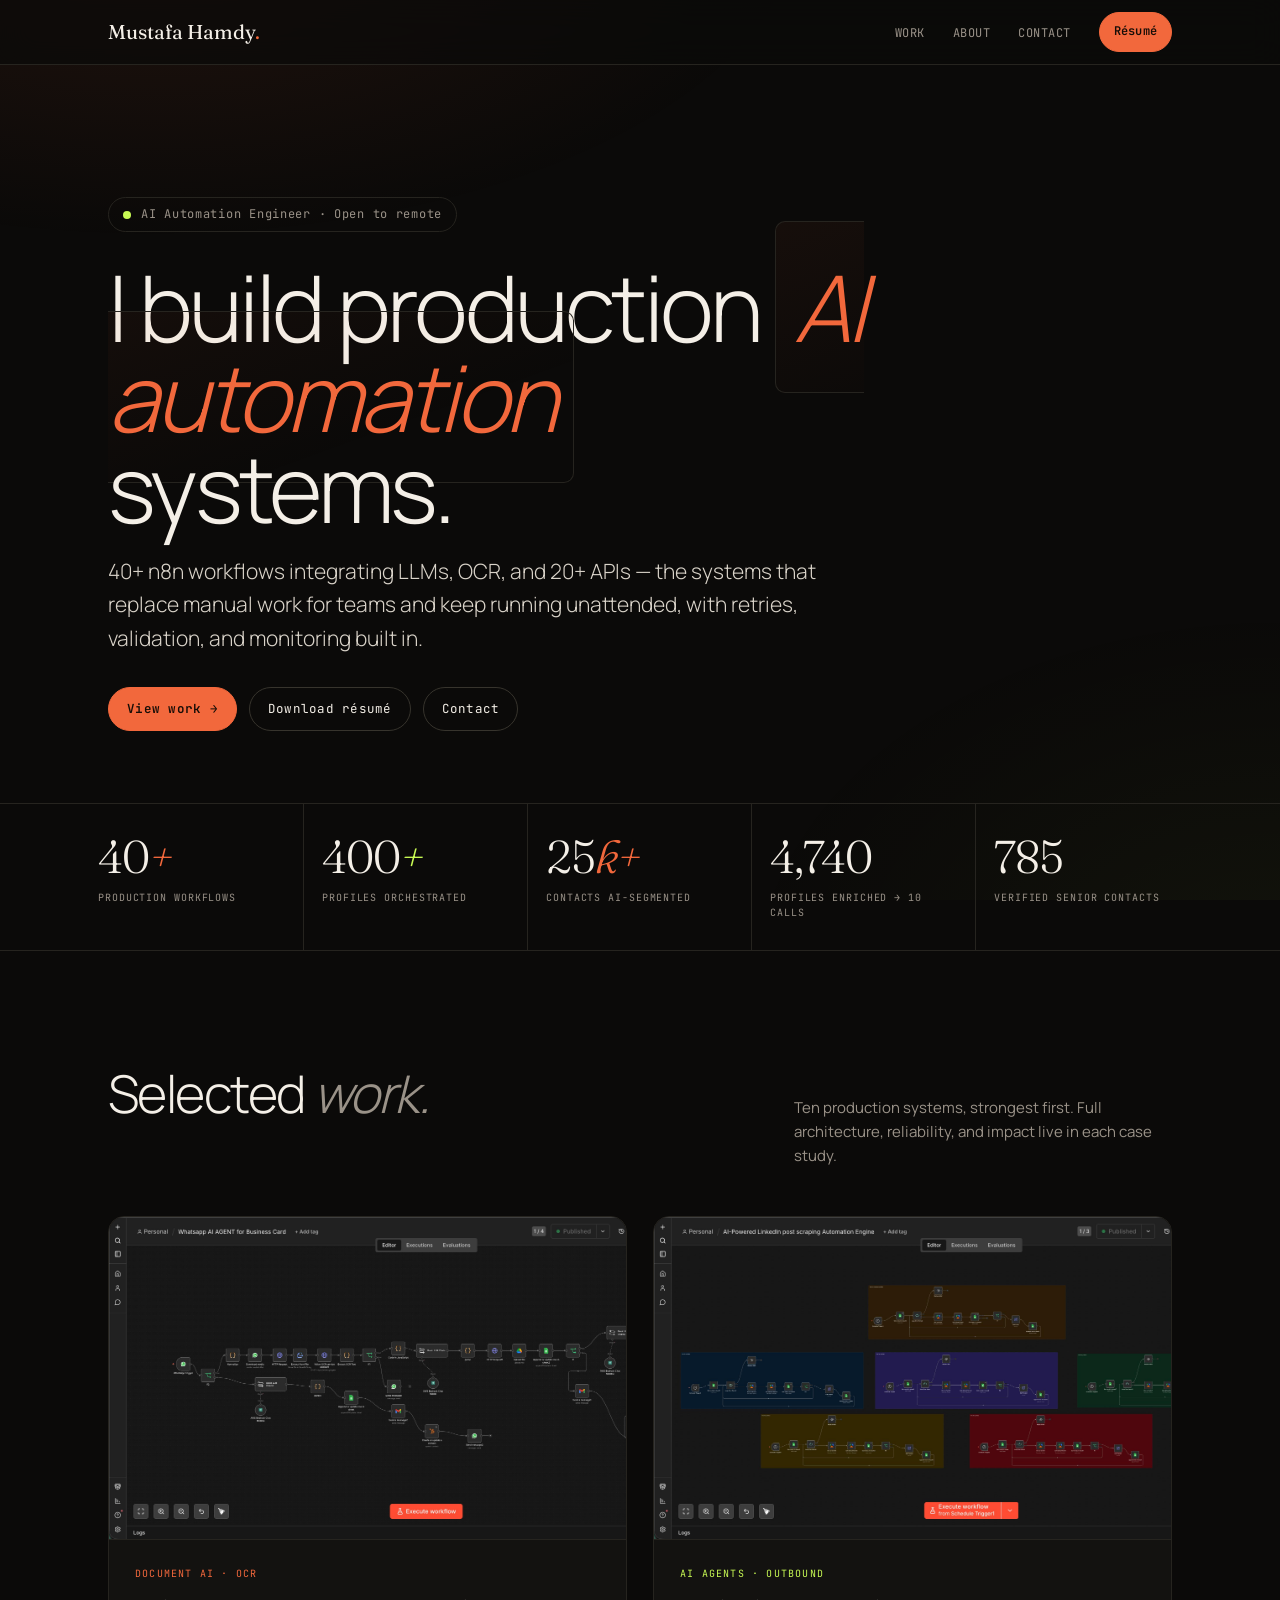
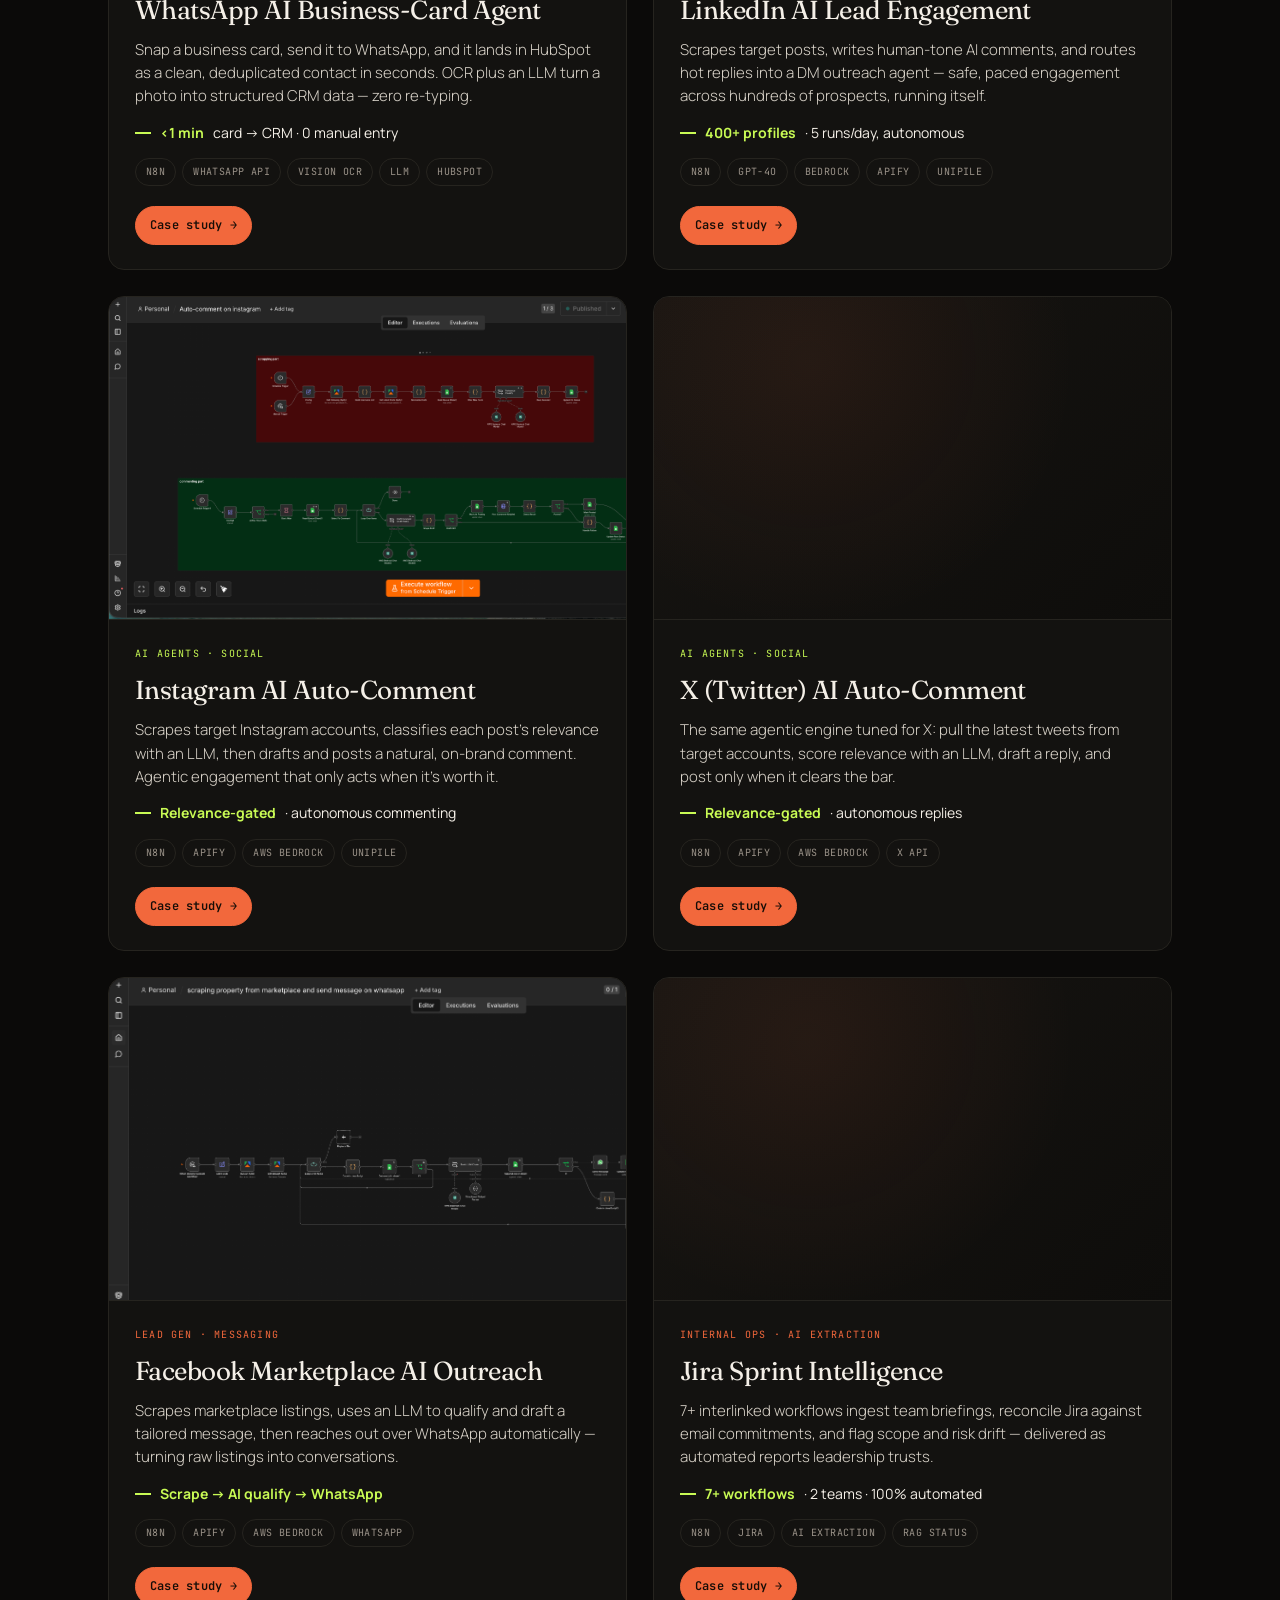
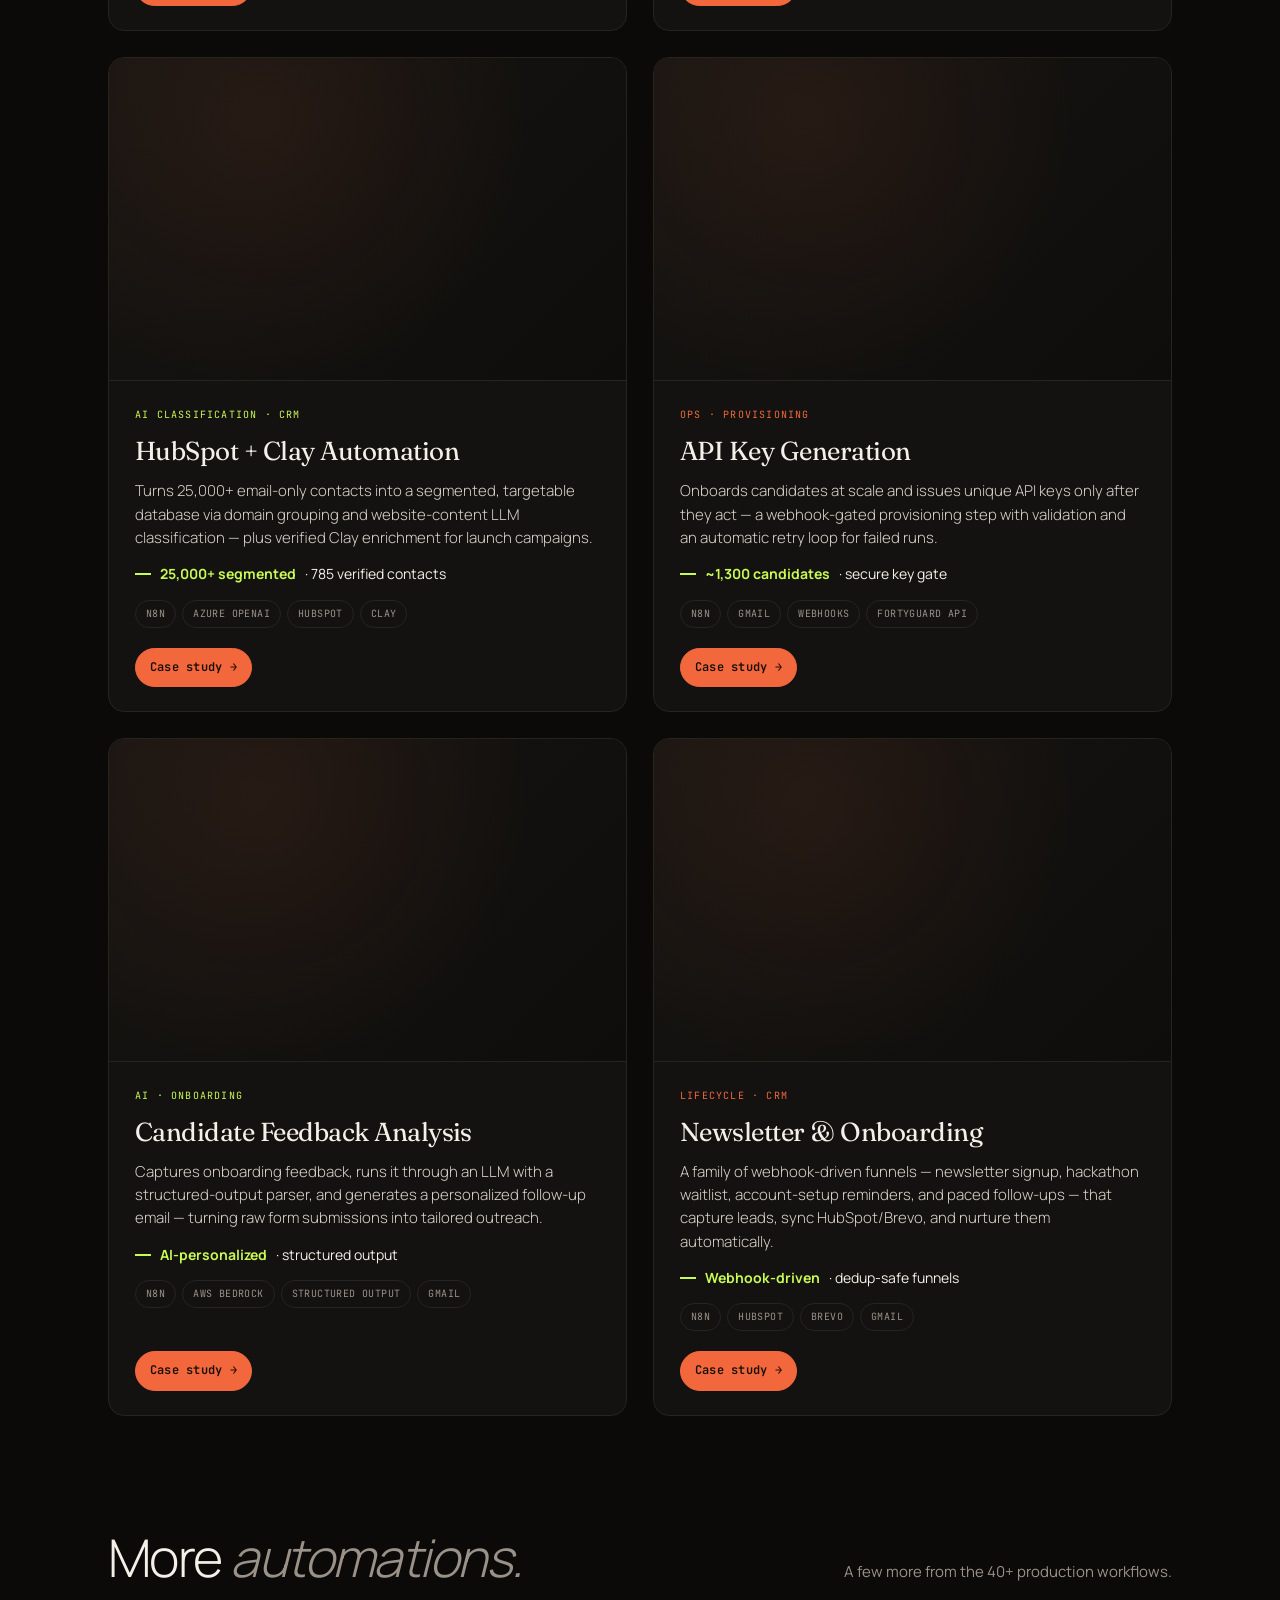
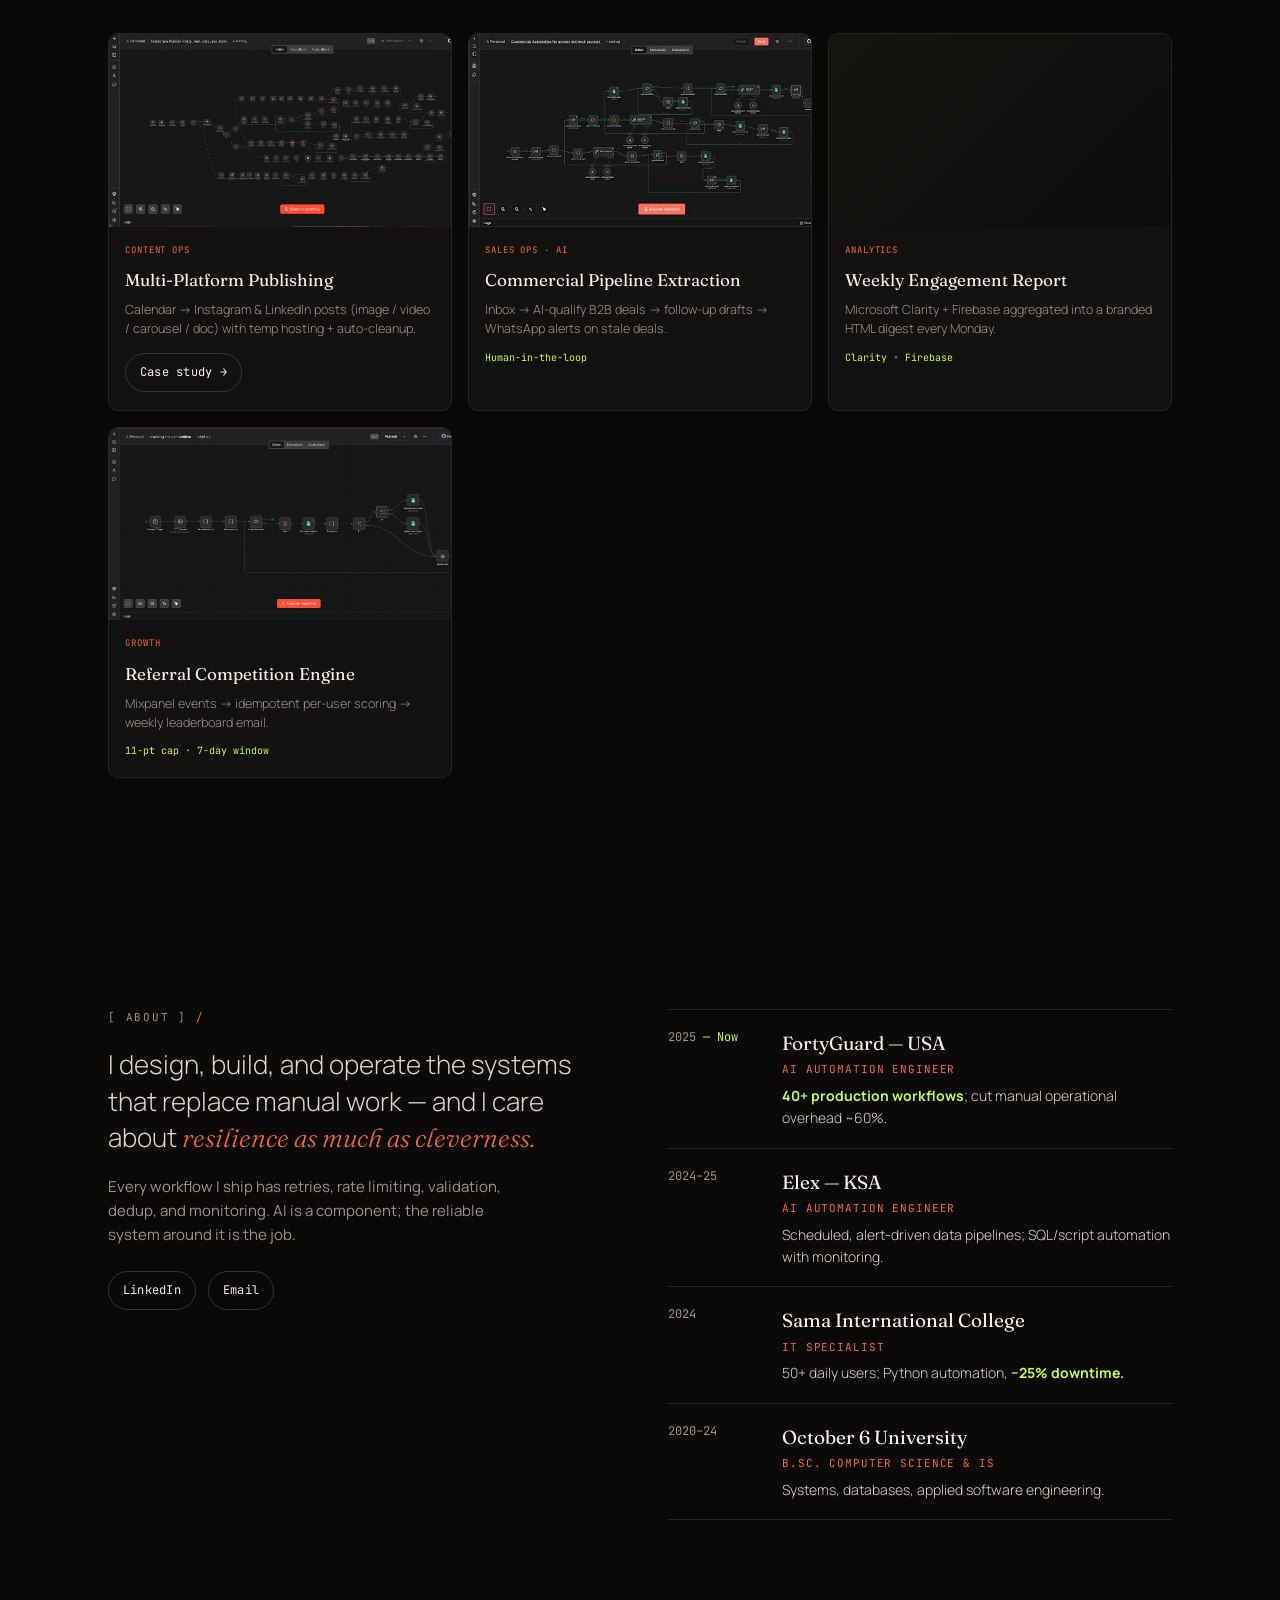
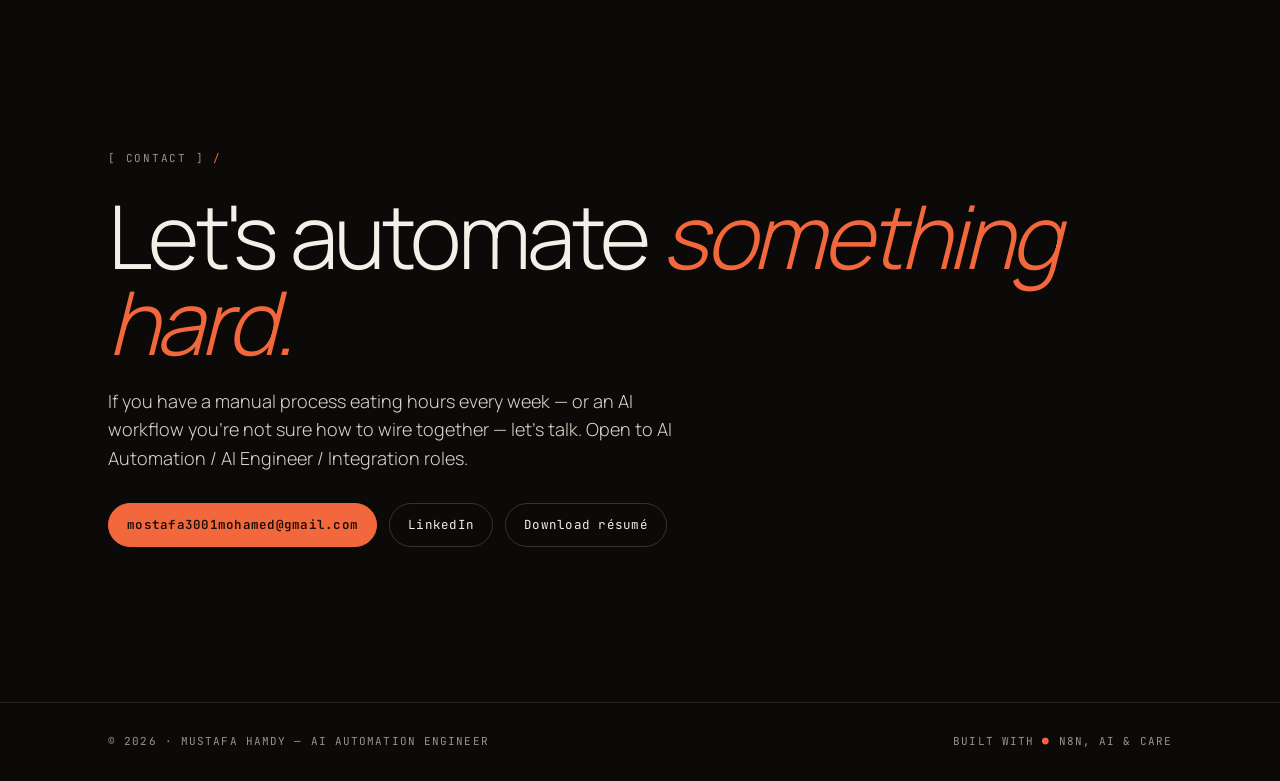
==== commit c6edef9b: "Portfolio v3: 10-project reorder, new projects, galleries, no GitHub buttons - Remove ALL GitHub but" ====
--- a/index.html
+++ b/index.html
@@ -4,7 +4,7 @@
 <meta charset="UTF-8" />
 <meta name="viewport" content="width=device-width, initial-scale=1.0" />
 <title>Mustafa Hamdy — AI Automation Engineer</title>
-<meta name="description" content="AI Automation Engineer building production AI systems — 40+ n8n workflows integrating LLMs, OCR, and 20+ APIs. Case studies with architecture, metrics, and business impact." />
+<meta name="description" content="AI Automation Engineer building production AI systems — 40+ n8n workflows integrating LLMs, OCR, and 20+ APIs. Scannable case studies with architecture, metrics, and business impact." />
 <meta name="theme-color" content="#0b0a09" />
 <meta property="og:title" content="Mustafa Hamdy — AI Automation Engineer" />
 <meta property="og:description" content="Production AI automation systems: 40+ n8n workflows, LLMs, OCR, 20+ integrations — built to survive production." />
@@ -25,7 +25,7 @@
     <ul>
       <li class="hide-sm"><a class="link" href="#work">Work</a></li>
       <li class="hide-sm"><a class="link" href="#about">About</a></li>
-      <li class="hide-sm"><a class="link" href="https://github.com/Mostafa3001hamdy" target="_blank" rel="noopener">GitHub</a></li>
+      <li class="hide-sm"><a class="link" href="#contact">Contact</a></li>
       <li><a class="btn sm primary" href="Mustafa-Hamdy-CV.pdf" download>Résumé</a></li>
     </ul>
   </div>
@@ -37,11 +37,11 @@
   <div class="wrap">
     <div class="tagpill"><span class="pulse" aria-hidden="true"></span>AI Automation Engineer · Open to remote</div>
     <h1>I build production <span class="it ac">AI automation</span> systems.</h1>
-    <p class="sub">40+ n8n workflows integrating LLMs, OCR, and 20+ APIs — the systems that replace manual work for teams and keep running unattended.</p>
+    <p class="sub">40+ n8n workflows integrating LLMs, OCR, and 20+ APIs — the systems that replace manual work for teams and keep running unattended, with retries, validation, and monitoring built in.</p>
     <div class="actions">
       <a class="btn primary" href="#work">View work →</a>
-      <a class="btn ghost" href="Mustafa-Hamdy-CV.pdf" download>Download CV</a>
-      <a class="btn ghost" href="https://github.com/Mostafa3001hamdy" target="_blank" rel="noopener">GitHub</a>
+      <a class="btn ghost" href="Mustafa-Hamdy-CV.pdf" download>Download résumé</a>
+      <a class="btn ghost" href="#contact">Contact</a>
     </div>
   </div>
 </section>
@@ -64,103 +64,156 @@
   <div class="wrap">
     <div class="shead reveal">
       <h2>Selected <em>work.</em></h2>
-      <p>Six production systems — the full architecture, reliability, and impact live in each case study.</p>
-    </div>
-    <div class="grid">
-
-      <article class="pcard reveal">
-        <div class="shot"><img src="workflows/02-linkedin-comment-engine.jpeg" alt="n8n workflow: AI LinkedIn comment engine with Bedrock LLM chains" loading="lazy" decoding="async"></div>
+      <p>Ten production systems, strongest first. Full architecture, reliability, and impact live in each case study.</p>
+    </div>
+    <div class="grid feature">
+
+      <!-- 1 -->
+      <article class="pcard reveal">
+        <div class="shot"><img src="workflows/08-whatsapp-business-card-agent.jpeg" alt="n8n workflow: WhatsApp business-card OCR to HubSpot pipeline" loading="lazy" decoding="async"></div>
+        <div class="body">
+          <div class="cat">Document AI · OCR</div>
+          <h3>WhatsApp AI Business-Card Agent</h3>
+          <p class="desc">Snap a business card, send it to WhatsApp, and it lands in HubSpot as a clean, deduplicated contact in seconds. OCR plus an LLM turn a photo into structured CRM data — zero re-typing.</p>
+          <div class="impact"><b>&lt;1 min</b> card → CRM · 0 manual entry</div>
+          <div class="chips"><span class="chip">n8n</span><span class="chip">WhatsApp API</span><span class="chip">Vision OCR</span><span class="chip">LLM</span><span class="chip">HubSpot</span></div>
+          <div class="cta"><a class="btn sm primary" href="case/whatsapp-business-card.html">Case study →</a></div>
+        </div>
+      </article>
+
+      <!-- 2 -->
+      <article class="pcard reveal">
+        <div class="shot"><img src="workflows/01-linkedin-post-scraping.jpeg" alt="n8n workflow: five parallel LinkedIn scraping engines" loading="lazy" decoding="async"></div>
         <div class="body">
           <div class="cat ai">AI Agents · Outbound</div>
-          <h3>LinkedIn Lead Engagement Engine</h3>
-          <p class="desc">Scrapes target posts, writes human-tone AI comments, and routes hot replies into a DM outreach agent. Engagement that runs itself — safely, with behavioral pacing.</p>
+          <h3>LinkedIn AI Lead Engagement</h3>
+          <p class="desc">Scrapes target posts, writes human-tone AI comments, and routes hot replies into a DM outreach agent — safe, paced engagement across hundreds of prospects, running itself.</p>
           <div class="impact"><b>400+ profiles</b> · 5 runs/day, autonomous</div>
           <div class="chips"><span class="chip">n8n</span><span class="chip">GPT-4o</span><span class="chip">Bedrock</span><span class="chip">Apify</span><span class="chip">Unipile</span></div>
-          <div class="cta"><a class="btn sm primary" href="case/linkedin-engagement-engine.html">Case study →</a><a class="btn sm ghost" href="https://github.com/Mostafa3001hamdy" target="_blank" rel="noopener">GitHub</a></div>
-        </div>
-      </article>
-
-      <article class="pcard reveal">
-        <div class="shot"><img src="workflows/08-whatsapp-business-card-agent.jpeg" alt="n8n workflow: WhatsApp business-card OCR to HubSpot pipeline" loading="lazy" decoding="async"></div>
-        <div class="body">
-          <div class="cat">Document AI · OCR</div>
-          <h3>WhatsApp → CRM Card Pipeline</h3>
-          <p class="desc">Snap a business card, send it to WhatsApp, and it becomes a clean, deduplicated HubSpot contact in seconds. OCR plus an LLM turn a photo into structured CRM data — zero re-typing.</p>
-          <div class="impact"><b>&lt;1 min</b> card → CRM · 0 manual entry</div>
-          <div class="chips"><span class="chip">WhatsApp API</span><span class="chip">Vision OCR</span><span class="chip">LLM</span><span class="chip">HubSpot</span></div>
-          <div class="cta"><a class="btn sm primary" href="case/whatsapp-business-card.html">Case study →</a><a class="btn sm ghost" href="https://github.com/Mostafa3001hamdy" target="_blank" rel="noopener">GitHub</a></div>
-        </div>
-      </article>
-
-      <article class="pcard reveal">
-        <div class="shot"><img src="workflows/18-hubspot-ai-segmentation.jpeg" alt="n8n workflow: domain grouping and LLM classification into HubSpot segments" loading="lazy" decoding="async"></div>
-        <div class="body">
-          <div class="cat ai">AI Classification · CRM</div>
-          <h3>AI Contact Segmentation</h3>
-          <p class="desc">Turned 25,000+ email-only contacts into a segmented, targetable database via domain grouping and website-content LLM classification — with a cost gate that skips personal domains.</p>
-          <div class="impact"><b>25,000+ contacts</b> segmented · 6 categories</div>
-          <div class="chips"><span class="chip">n8n</span><span class="chip">Azure OpenAI</span><span class="chip">HubSpot</span></div>
-          <div class="cta"><a class="btn sm primary" href="case/hubspot-segmentation.html">Case study →</a><a class="btn sm ghost" href="https://github.com/Mostafa3001hamdy" target="_blank" rel="noopener">GitHub</a></div>
-        </div>
-      </article>
-
+          <div class="cta"><a class="btn sm primary" href="case/linkedin-engagement-engine.html">Case study →</a></div>
+        </div>
+      </article>
+
+      <!-- 3 -->
+      <article class="pcard reveal">
+        <div class="shot"><img src="workflows/25-social-autocomment-ig.png" alt="n8n workflow: Instagram AI auto-comment with Bedrock relevance classifier" loading="lazy" decoding="async"></div>
+        <div class="body">
+          <div class="cat ai">AI Agents · Social</div>
+          <h3>Instagram AI Auto-Comment</h3>
+          <p class="desc">Scrapes target Instagram accounts, classifies each post's relevance with an LLM, then drafts and posts a natural, on-brand comment. Agentic engagement that only acts when it's worth it.</p>
+          <div class="impact"><b>Relevance-gated</b> · autonomous commenting</div>
+          <div class="chips"><span class="chip">n8n</span><span class="chip">Apify</span><span class="chip">AWS Bedrock</span><span class="chip">Unipile</span></div>
+          <div class="cta"><a class="btn sm primary" href="case/instagram-auto-comment.html">Case study →</a></div>
+        </div>
+      </article>
+
+      <!-- 4 -->
+      <article class="pcard reveal">
+        <div class="shot"><img src="workflows/26-social-autocomment-x.png" alt="n8n workflow: X (Twitter) AI auto-comment with Bedrock relevance classifier" loading="lazy" decoding="async"></div>
+        <div class="body">
+          <div class="cat ai">AI Agents · Social</div>
+          <h3>X (Twitter) AI Auto-Comment</h3>
+          <p class="desc">The same agentic engine tuned for X: pull the latest tweets from target accounts, score relevance with an LLM, draft a reply, and post only when it clears the bar.</p>
+          <div class="impact"><b>Relevance-gated</b> · autonomous replies</div>
+          <div class="chips"><span class="chip">n8n</span><span class="chip">Apify</span><span class="chip">AWS Bedrock</span><span class="chip">X API</span></div>
+          <div class="cta"><a class="btn sm primary" href="case/x-auto-comment.html">Case study →</a></div>
+        </div>
+      </article>
+
+      <!-- 5 -->
+      <article class="pcard reveal">
+        <div class="shot"><img src="workflows/31-marketplace-outreach.png" alt="n8n workflow: marketplace scraping, LLM qualification, WhatsApp outreach" loading="lazy" decoding="async"></div>
+        <div class="body">
+          <div class="cat">Lead Gen · Messaging</div>
+          <h3>Facebook Marketplace AI Outreach</h3>
+          <p class="desc">Scrapes marketplace listings, uses an LLM to qualify and draft a tailored message, then reaches out over WhatsApp automatically — turning raw listings into conversations.</p>
+          <div class="impact"><b>Scrape → AI qualify → WhatsApp</b></div>
+          <div class="chips"><span class="chip">n8n</span><span class="chip">Apify</span><span class="chip">AWS Bedrock</span><span class="chip">WhatsApp</span></div>
+          <div class="cta"><a class="btn sm primary" href="case/facebook-marketplace-outreach.html">Case study →</a></div>
+        </div>
+      </article>
+
+      <!-- 6 -->
       <article class="pcard reveal">
         <div class="shot"><img src="workflows/10-monday-briefing-ingestion.jpeg" alt="n8n workflow: briefing ingestion with AI extraction and Jira reconciliation" loading="lazy" decoding="async"></div>
         <div class="body">
           <div class="cat">Internal Ops · AI Extraction</div>
-          <h3>Reporting &amp; Drift-Detection Suite</h3>
-          <p class="desc">7+ interlinked workflows that ingest team briefings, reconcile Jira against email commitments, and flag scope and risk drift — delivered as automated reports leadership trusts.</p>
+          <h3>Jira Sprint Intelligence</h3>
+          <p class="desc">7+ interlinked workflows ingest team briefings, reconcile Jira against email commitments, and flag scope and risk drift — delivered as automated reports leadership trusts.</p>
           <div class="impact"><b>7+ workflows</b> · 2 teams · 100% automated</div>
           <div class="chips"><span class="chip">n8n</span><span class="chip">Jira</span><span class="chip">AI extraction</span><span class="chip">RAG status</span></div>
-          <div class="cta"><a class="btn sm primary" href="case/reporting-drift-suite.html">Case study →</a><a class="btn sm ghost" href="https://github.com/Mostafa3001hamdy" target="_blank" rel="noopener">GitHub</a></div>
-        </div>
-      </article>
-
-      <article class="pcard reveal">
-        <div class="shot"><img src="workflows/21-instagram-publishing.png" alt="n8n workflow: multi-branch Instagram publishing via Graph API" loading="lazy" decoding="async"></div>
-        <div class="body">
-          <div class="cat">Content Ops · APIs</div>
-          <h3>Multi-Platform Content Publishing</h3>
-          <p class="desc">Turns a content calendar into live posts across Instagram and LinkedIn — images, videos, carousels, and documents — with temporary hosting, publish, and automatic cleanup.</p>
-          <div class="impact"><b>Zero manual posting</b> · multi-format, scheduled</div>
-          <div class="chips"><span class="chip">Instagram Graph API</span><span class="chip">LinkedIn API</span><span class="chip">Supabase</span><span class="chip">Drive</span></div>
-          <div class="cta"><a class="btn sm primary" href="case/content-publishing.html">Case study →</a><a class="btn sm ghost" href="https://github.com/Mostafa3001hamdy" target="_blank" rel="noopener">GitHub</a></div>
-        </div>
-      </article>
-
-      <article class="pcard reveal">
-        <div class="shot"><img src="workflows/24-candidate-onboarding.png" alt="n8n workflow: candidate onboarding and API key distribution" loading="lazy" decoding="async"></div>
+          <div class="cta"><a class="btn sm primary" href="case/jira-sprint-intelligence.html">Case study →</a></div>
+        </div>
+      </article>
+
+      <!-- 7 -->
+      <article class="pcard reveal">
+        <div class="shot"><img src="workflows/18-hubspot-ai-segmentation.jpeg" alt="n8n workflow: domain grouping and LLM classification into HubSpot segments" loading="lazy" decoding="async"></div>
+        <div class="body">
+          <div class="cat ai">AI Classification · CRM</div>
+          <h3>HubSpot + Clay Automation</h3>
+          <p class="desc">Turns 25,000+ email-only contacts into a segmented, targetable database via domain grouping and website-content LLM classification — plus verified Clay enrichment for launch campaigns.</p>
+          <div class="impact"><b>25,000+ segmented</b> · 785 verified contacts</div>
+          <div class="chips"><span class="chip">n8n</span><span class="chip">Azure OpenAI</span><span class="chip">HubSpot</span><span class="chip">Clay</span></div>
+          <div class="cta"><a class="btn sm primary" href="case/hubspot-clay-automation.html">Case study →</a></div>
+        </div>
+      </article>
+
+      <!-- 8 -->
+      <article class="pcard reveal">
+        <div class="shot"><img src="workflows/28-api-key-generation.png" alt="n8n workflow: candidate API key generation and delivery" loading="lazy" decoding="async"></div>
         <div class="body">
           <div class="cat">Ops · Provisioning</div>
-          <h3>Candidate Onboarding &amp; API Keys</h3>
-          <p class="desc">A two-phase pipeline that onboards candidates and securely issues API keys only after they act — personalized outreach at scale, with a webhook-gated provisioning step.</p>
-          <div class="impact"><b>~1,300 candidates</b> processed</div>
+          <h3>API Key Generation</h3>
+          <p class="desc">Onboards candidates at scale and issues unique API keys only after they act — a webhook-gated provisioning step with validation and an automatic retry loop for failed runs.</p>
+          <div class="impact"><b>~1,300 candidates</b> · secure key gate</div>
           <div class="chips"><span class="chip">n8n</span><span class="chip">Gmail</span><span class="chip">Webhooks</span><span class="chip">FortyGuard API</span></div>
-          <div class="cta"><a class="btn sm primary" href="case/candidate-onboarding.html">Case study →</a><a class="btn sm ghost" href="https://github.com/Mostafa3001hamdy" target="_blank" rel="noopener">GitHub</a></div>
-        </div>
-      </article>
-
-    </div>
-  </div>
-</section>
-
-<!-- MORE WORK -->
+          <div class="cta"><a class="btn sm primary" href="case/api-key-generation.html">Case study →</a></div>
+        </div>
+      </article>
+
+      <!-- 9 -->
+      <article class="pcard reveal">
+        <div class="shot"><img src="workflows/30-feedback-email.png" alt="n8n workflow: AI feedback email generation with Bedrock and structured output" loading="lazy" decoding="async"></div>
+        <div class="body">
+          <div class="cat ai">AI · Onboarding</div>
+          <h3>Candidate Feedback Analysis</h3>
+          <p class="desc">Captures onboarding feedback, runs it through an LLM with a structured-output parser, and generates a personalized follow-up email — turning raw form submissions into tailored outreach.</p>
+          <div class="impact"><b>AI-personalized</b> · structured output</div>
+          <div class="chips"><span class="chip">n8n</span><span class="chip">AWS Bedrock</span><span class="chip">Structured Output</span><span class="chip">Gmail</span></div>
+          <div class="cta"><a class="btn sm primary" href="case/candidate-feedback.html">Case study →</a></div>
+        </div>
+      </article>
+
+      <!-- 10 -->
+      <article class="pcard reveal">
+        <div class="shot"><img src="workflows/16-automation-newsletter.jpeg" alt="n8n workflow: newsletter signup to HubSpot and welcome email" loading="lazy" decoding="async"></div>
+        <div class="body">
+          <div class="cat">Lifecycle · CRM</div>
+          <h3>Newsletter &amp; Onboarding</h3>
+          <p class="desc">A family of webhook-driven funnels — newsletter signup, hackathon waitlist, account-setup reminders, and paced follow-ups — that capture leads, sync HubSpot/Brevo, and nurture them automatically.</p>
+          <div class="impact"><b>Webhook-driven</b> · dedup-safe funnels</div>
+          <div class="chips"><span class="chip">n8n</span><span class="chip">HubSpot</span><span class="chip">Brevo</span><span class="chip">Gmail</span></div>
+          <div class="cta"><a class="btn sm primary" href="case/newsletter-onboarding.html">Case study →</a></div>
+        </div>
+      </article>
+
+    </div>
+  </div>
+</section>
+
+<!-- MORE AUTOMATIONS -->
 <section id="more" style="padding-top:0">
   <div class="wrap">
     <div class="shead reveal">
-      <h2>More <em>shipped.</em></h2>
-      <p>A selection from 40+ production workflows across outbound, CRM, analytics, and ops.</p>
+      <h2>More <em>automations.</em></h2>
+      <p>A few more from the 40+ production workflows.</p>
     </div>
     <div class="mini reveal">
-      <article class="mcard"><div class="shot"><img src="workflows/20-commercial-pipeline-extraction.png" alt="Commercial pipeline extraction workflow" loading="lazy" decoding="async"></div><div class="body"><div class="cat">Sales Ops · AI</div><h4>Commercial Pipeline Extraction</h4><p>Mines shared inboxes, AI-qualifies B2B deals, drafts follow-ups, WhatsApp-alerts stale deals.</p><div class="k">Human-in-the-loop</div></div></article>
-      <article class="mcard"><div class="shot"><img src="workflows/25-social-autocomment-ig.png" alt="AI social auto-comment workflow for Instagram" loading="lazy" decoding="async"></div><div class="body"><div class="cat">AI Agents</div><h4>Social Auto-Comment Engine</h4><p>Scrapes target accounts, classifies relevance with Bedrock, drafts &amp; posts comments on IG &amp; X.</p><div class="k">Agentic relevance filter</div></div></article>
-      <article class="mcard"><div class="shot"><img src="workflows/03-scraping-filter-following.jpeg" alt="LinkedIn company intelligence and AI filtering workflow" loading="lazy" decoding="async"></div><div class="body"><div class="cat">Research · AI</div><h4>Company Intelligence &amp; Filtering</h4><p>Apify scrape + AI relevance filter build a qualified target database with structured output.</p><div class="k">Apify · Bedrock</div></div></article>
+      <article class="mcard"><div class="shot"><img src="workflows/21-instagram-publishing.png" alt="Multi-platform content publishing workflow" loading="lazy" decoding="async"></div><div class="body"><div class="cat">Content Ops</div><h4>Multi-Platform Publishing</h4><p>Calendar → Instagram &amp; LinkedIn posts (image / video / carousel / doc) with temp hosting + auto-cleanup.</p><div class="cta"><a class="btn sm ghost" href="case/content-publishing.html">Case study →</a></div></div></article>
+      <article class="mcard"><div class="shot"><img src="workflows/20-commercial-pipeline-extraction.png" alt="Commercial pipeline extraction workflow" loading="lazy" decoding="async"></div><div class="body"><div class="cat">Sales Ops · AI</div><h4>Commercial Pipeline Extraction</h4><p>Inbox → AI-qualify B2B deals → follow-up drafts → WhatsApp alerts on stale deals.</p><div class="k">Human-in-the-loop</div></div></article>
       <article class="mcard"><div class="shot"><img src="workflows/15-weekly-engagement-report.jpeg" alt="Weekly engagement report workflow" loading="lazy" decoding="async"></div><div class="body"><div class="cat">Analytics</div><h4>Weekly Engagement Report</h4><p>Microsoft Clarity + Firebase aggregated into a branded HTML digest every Monday.</p><div class="k">Clarity · Firebase</div></div></article>
       <article class="mcard"><div class="shot"><img src="workflows/17-tracking-link-competition.jpeg" alt="Referral competition scoring workflow" loading="lazy" decoding="async"></div><div class="body"><div class="cat">Growth</div><h4>Referral Competition Engine</h4><p>Mixpanel events → idempotent per-user scoring → weekly leaderboard email.</p><div class="k">11-pt cap · 7-day window</div></div></article>
-      <article class="mcard"><div class="shot"><img src="workflows/23-onboarding-personalization.png" alt="Onboarding personalization workflow with Bedrock" loading="lazy" decoding="async"></div><div class="body"><div class="cat">Onboarding · AI</div><h4>Industry Personalization</h4><p>Form → Bedrock generates industry-specific onboarding content → email + CRM sync.</p><div class="k">AWS Bedrock · Brevo</div></div></article>
-      <article class="mcard"><div class="shot"><img src="workflows/19-linkedin-connection-list.jpeg" alt="LinkedIn connection list extractor workflow" loading="lazy" decoding="async"></div><div class="body"><div class="cat">LinkedIn · Data</div><h4>Connection List Extractor</h4><p>Pulls full connection lists via Unipile into Google Sheets, deduplicated.</p><div class="k">Unipile · Sheets</div></div></article>
-      <article class="mcard"><div class="shot"><img src="workflows/04-followup-email-newsletter.jpeg" alt="Daily follow-up email sender workflow" loading="lazy" decoding="async"></div><div class="body"><div class="cat">Email</div><h4>Daily Follow-Up Sender</h4><p>Capped, paced sending with status tracking to prevent double-sends.</p><div class="k">20/day · rate-limited</div></div></article>
-      <article class="mcard"><div class="shot"><img src="workflows/27-new-user-signup.png" alt="New user signup onboarding workflow" loading="lazy" decoding="async"></div><div class="body"><div class="cat">Onboarding</div><h4>New-User Onboarding</h4><p>Signup webhook → HubSpot upsert → sequenced onboarding emails with waits.</p><div class="k">Webhook · HubSpot</div></div></article>
     </div>
   </div>
 </section>
@@ -197,8 +250,7 @@
     <div class="actions">
       <a class="btn primary" href="mailto:mostafa3001mohamed@gmail.com">mostafa3001mohamed@gmail.com</a>
       <a class="btn ghost" href="https://www.linkedin.com/in/mustafa-hamdy-87479b243" target="_blank" rel="noopener">LinkedIn</a>
-      <a class="btn ghost" href="https://github.com/Mostafa3001hamdy" target="_blank" rel="noopener">GitHub</a>
-      <a class="btn ghost" href="Mustafa-Hamdy-CV.pdf" download>Download CV</a>
+      <a class="btn ghost" href="Mustafa-Hamdy-CV.pdf" download>Download résumé</a>
     </div>
   </div>
 </section>
--- a/styles.css
+++ b/styles.css
@@ -211,3 +211,26 @@
 .nextcase .l{font-family:var(--mono);font-size:11px;text-transform:uppercase;letter-spacing:.1em;color:var(--mut)}
 .nextcase a{font-family:var(--serif);font-size:24px;color:var(--ink)}
 .nextcase a:hover{color:var(--accent)}
+
+/* ---------- SCREENSHOT GALLERY (case pages) ---------- */
+.gallery{display:grid;grid-template-columns:repeat(auto-fit,minmax(340px,1fr));gap:16px;margin:14px 0 4px}
+.gallery figure{border:1px solid var(--line);border-radius:var(--r-sm);overflow:hidden;background:#0d0d0d;transition:transform .25s,border-color .25s}
+.gallery figure:hover{transform:translateY(-3px);border-color:var(--line-2)}
+.gallery a{display:block}
+.gallery img{width:100%;height:auto;display:block}
+.gallery figcaption{font-family:var(--mono);font-size:10.5px;letter-spacing:.06em;text-transform:uppercase;color:var(--mut);padding:11px 14px;border-top:1px solid var(--line)}
+.gallery.solo{grid-template-columns:1fr}
+
+/* ---------- MINI CARD CTA (more work) ---------- */
+.mcard .cta{margin-top:12px}
+.mcard .body{display:flex;flex-direction:column;gap:2px}
+
+/* bigger hero imagery + breathing room on large screens */
+@media(min-width:1000px){
+  .pcard .shot{aspect-ratio:16/10}
+  .hero{padding:132px 0 72px}
+}
+/* make the first two featured cards more prominent on wide screens */
+@media(min-width:1000px){
+  .grid.feature .pcard:first-child,.grid.feature .pcard:nth-child(2){}
+}
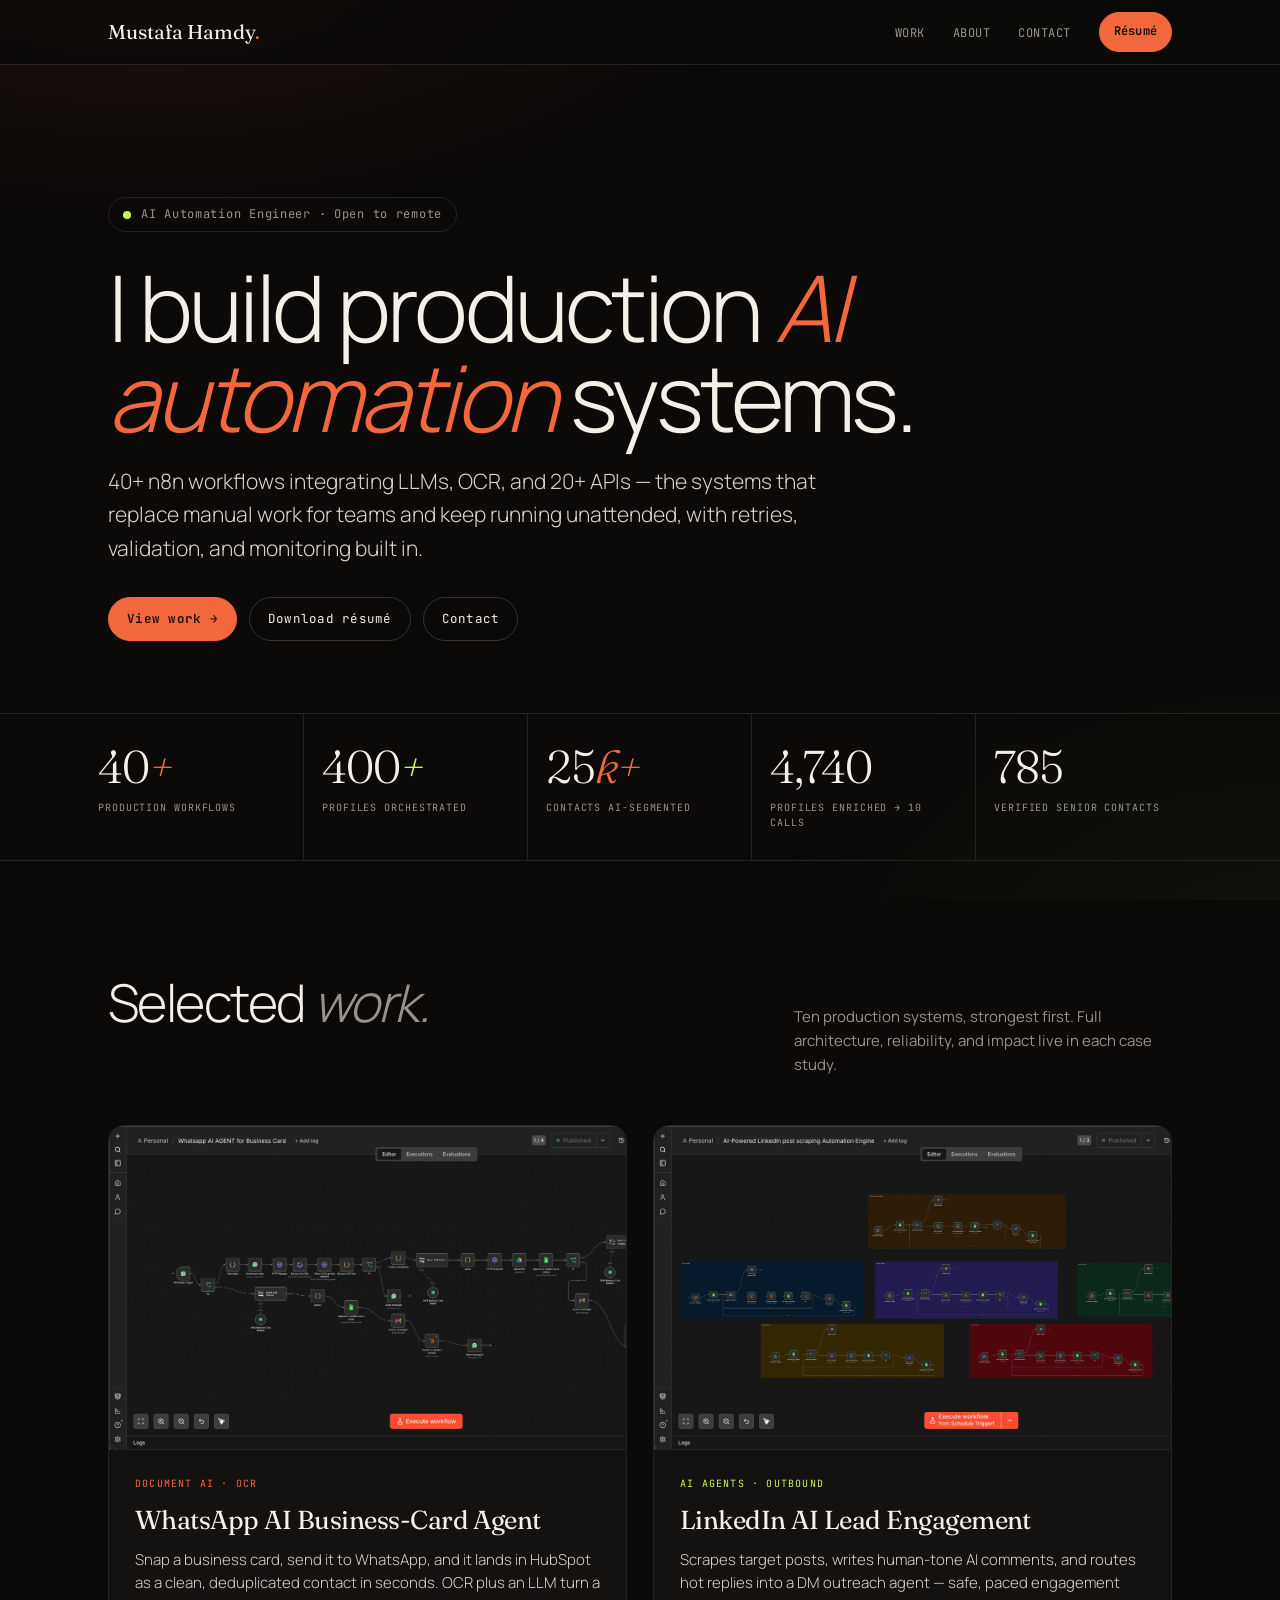
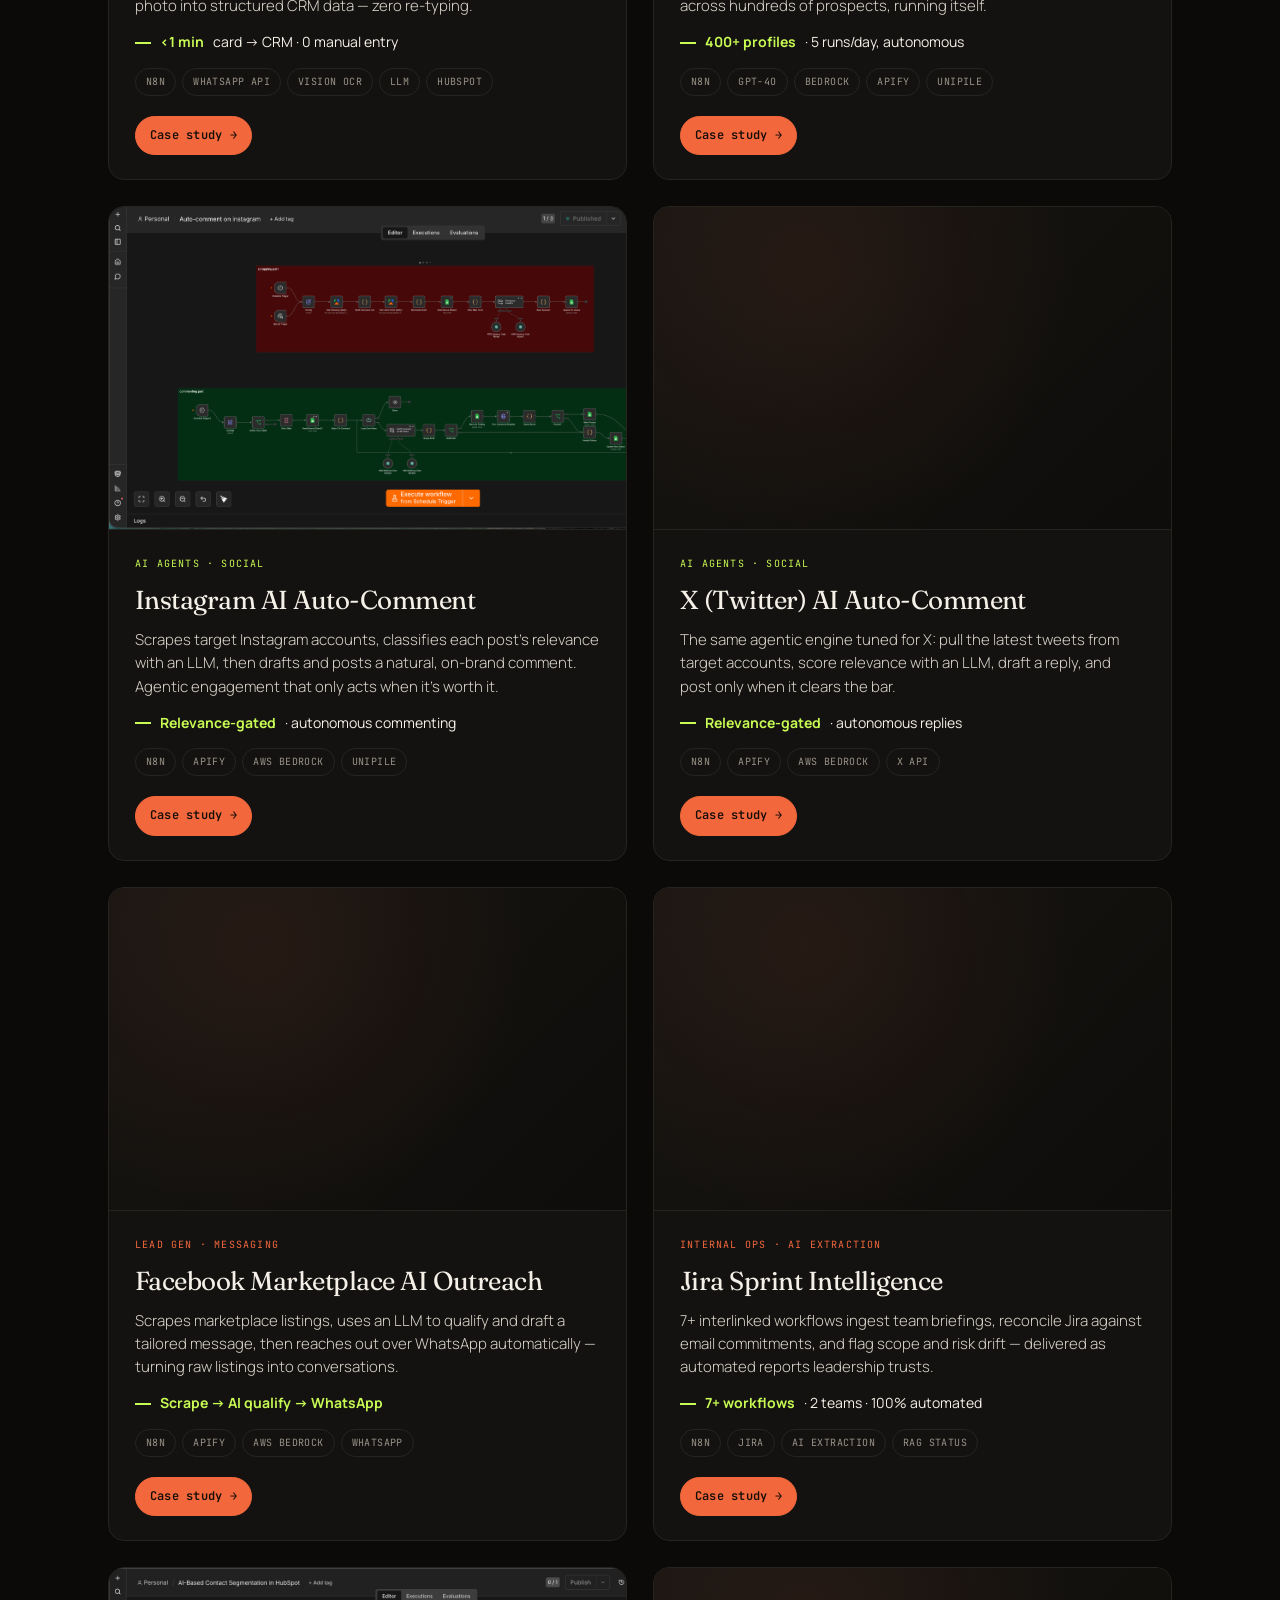
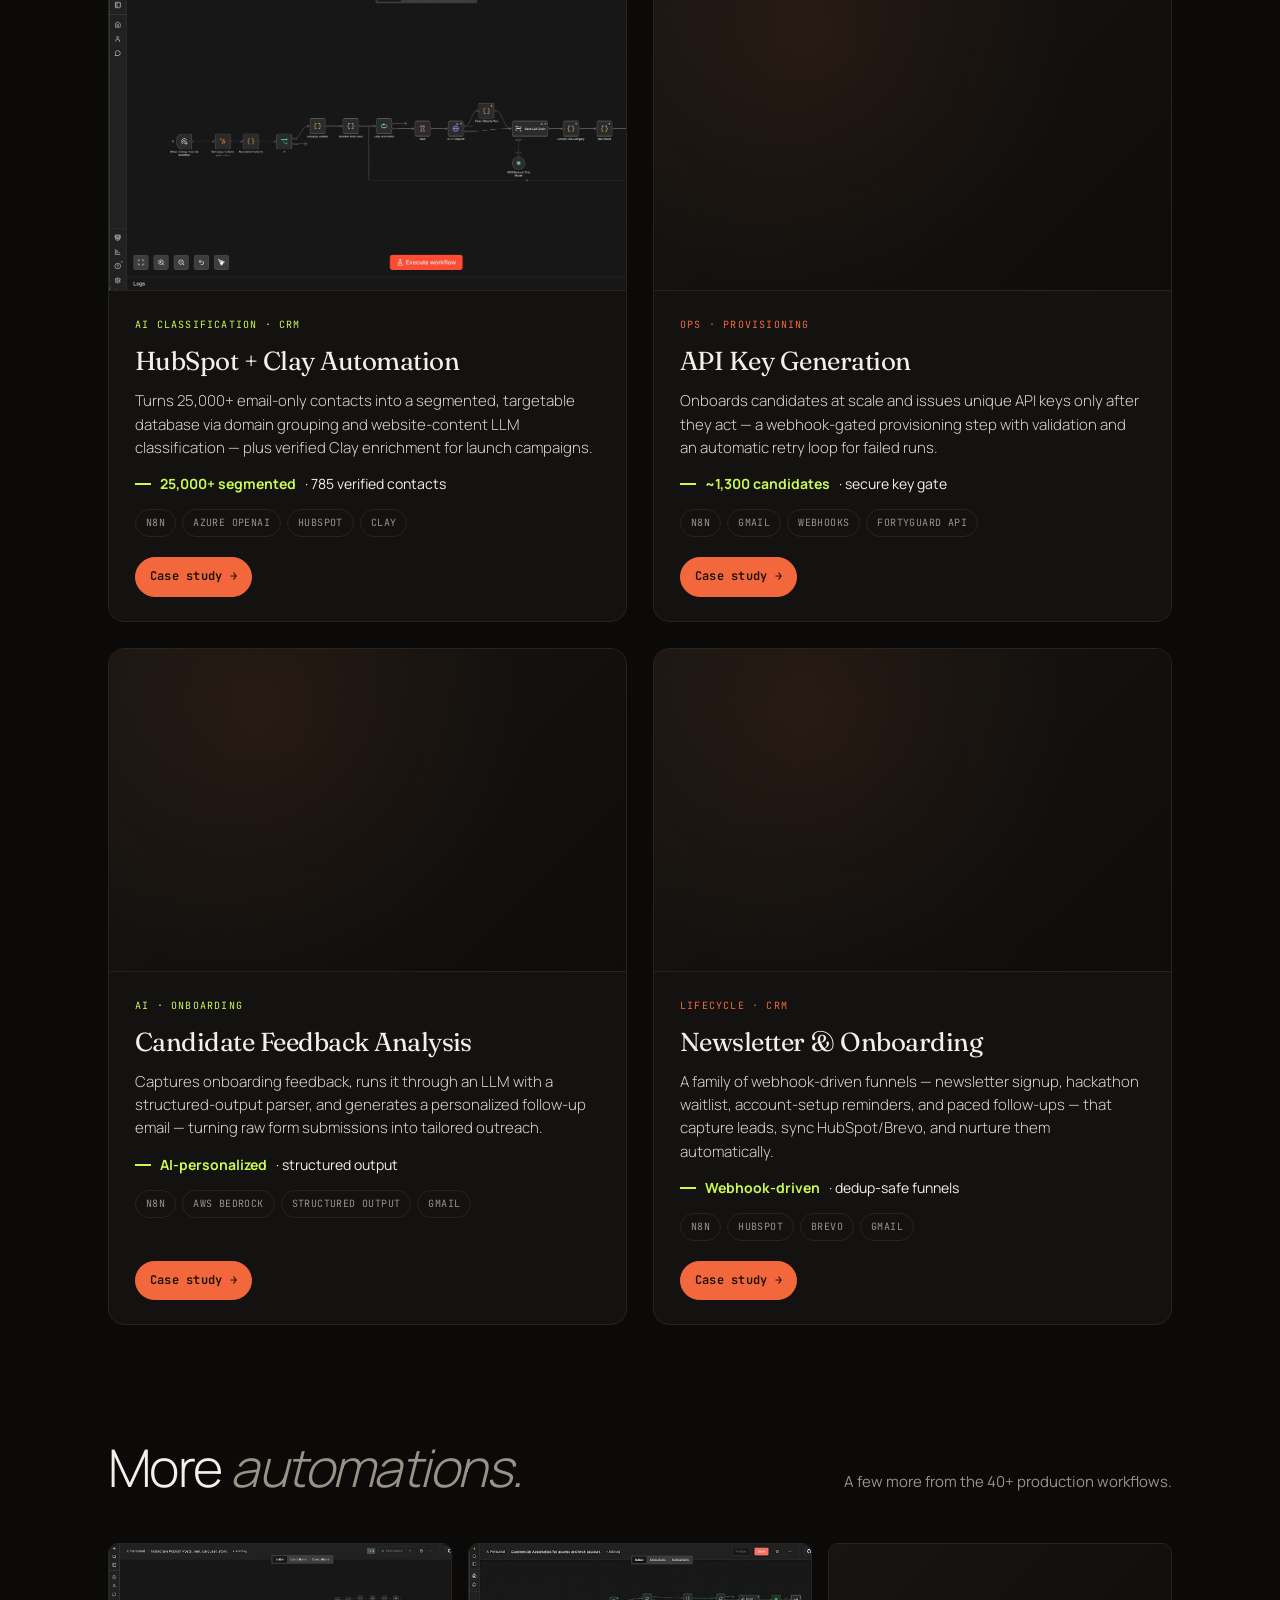
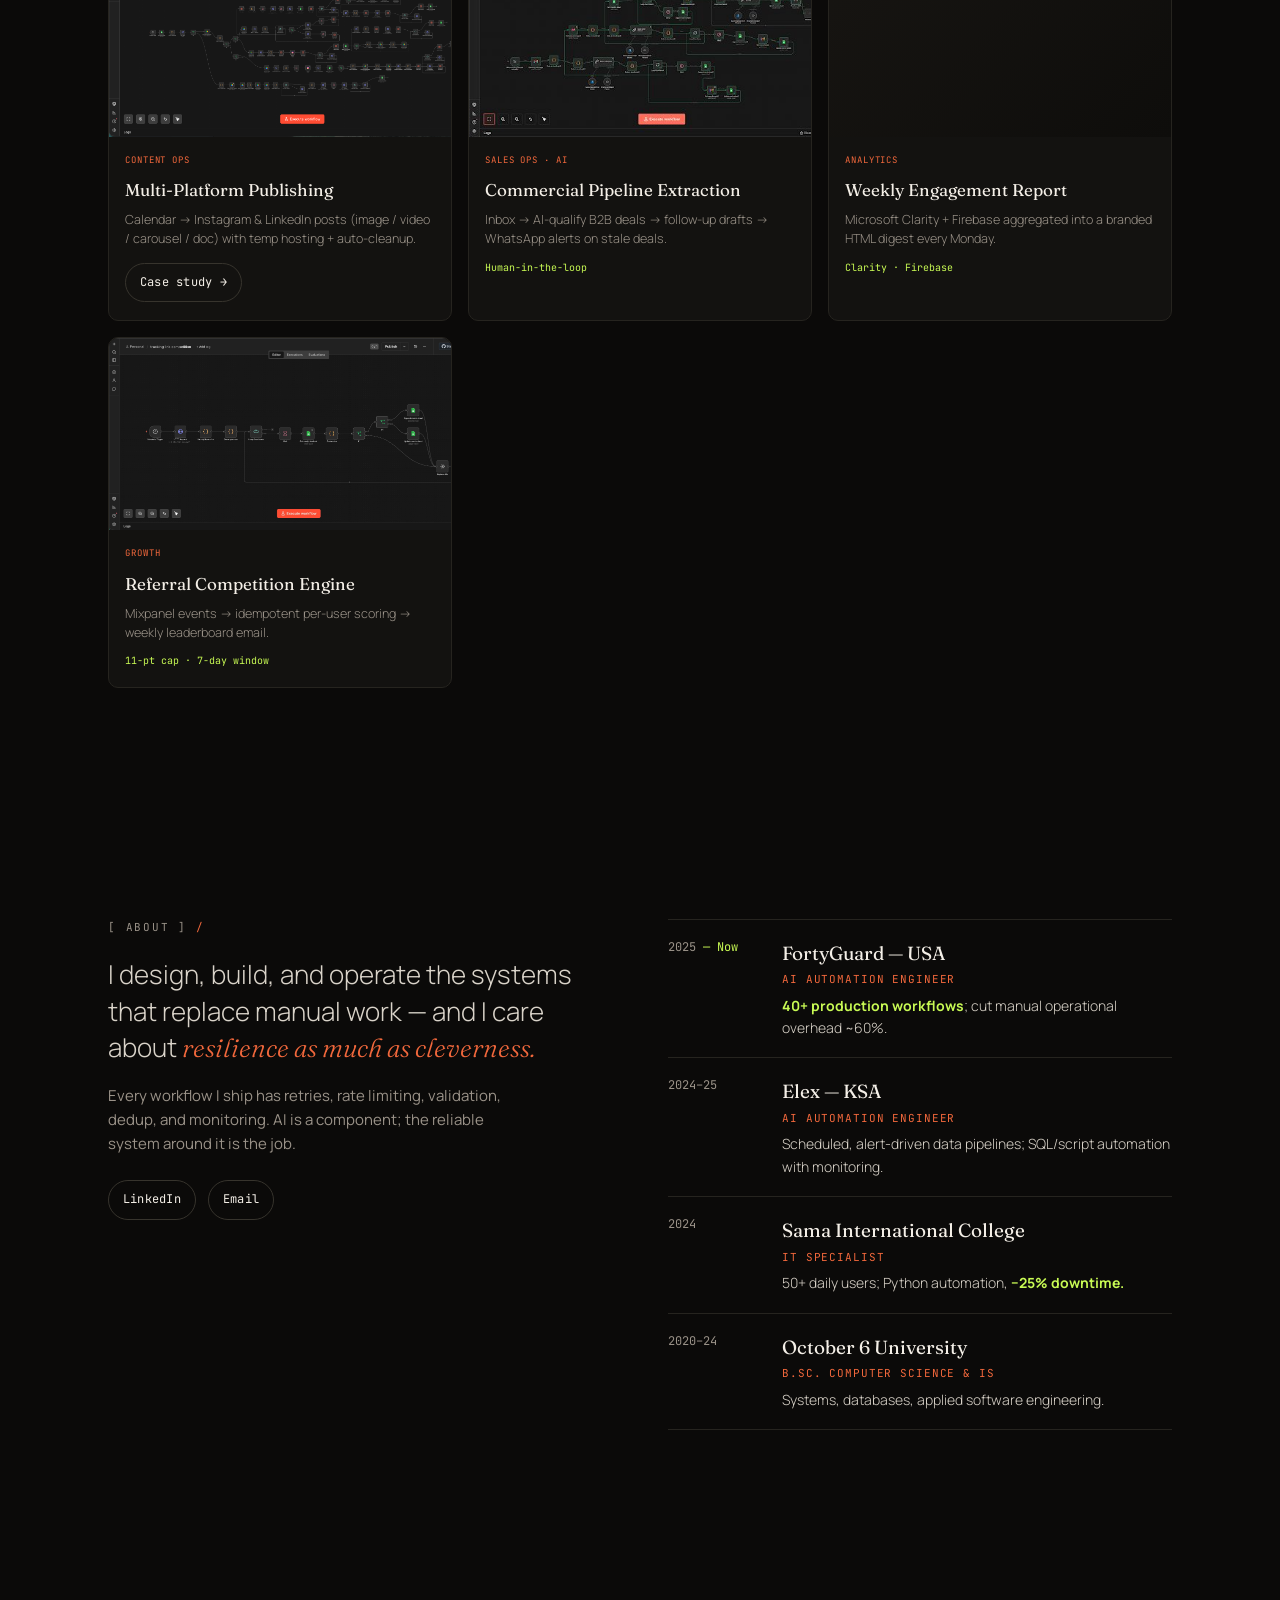
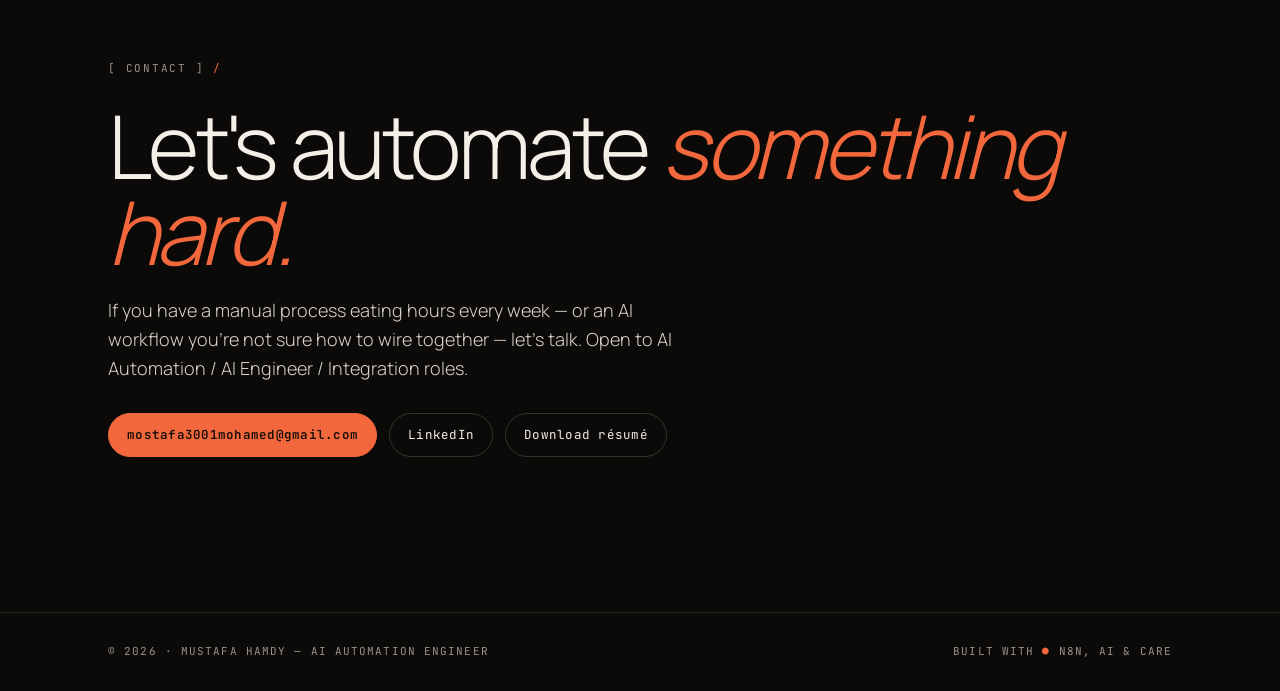
==== commit 692835e4: "Fix hero rendering: rename italic span class to avoid .it tile collision The hero's "AI automation" " ====
--- a/index.html
+++ b/index.html
@@ -36,7 +36,7 @@
 <section class="hero">
   <div class="wrap">
     <div class="tagpill"><span class="pulse" aria-hidden="true"></span>AI Automation Engineer · Open to remote</div>
-    <h1>I build production <span class="it ac">AI automation</span> systems.</h1>
+    <h1>I build production <span class="hero-ac">AI automation</span> systems.</h1>
     <p class="sub">40+ n8n workflows integrating LLMs, OCR, and 20+ APIs — the systems that replace manual work for teams and keep running unattended, with retries, validation, and monitoring built in.</p>
     <div class="actions">
       <a class="btn primary" href="#work">View work →</a>
--- a/styles.css
+++ b/styles.css
@@ -56,8 +56,7 @@
 @keyframes pulse{70%{box-shadow:0 0 0 8px rgba(200,250,84,0)}100%{box-shadow:0 0 0 0 rgba(200,250,84,0)}}
 @media(prefers-reduced-motion:reduce){.pulse{animation:none}}
 .hero h1{font-size:clamp(44px,7.5vw,92px);font-weight:300;line-height:.98;letter-spacing:-.04em;max-width:15ch;margin-bottom:22px}
-.hero h1 .it{font-style:italic}
-.hero h1 .ac{color:var(--accent)}
+.hero h1 .hero-ac{font-style:italic;color:var(--accent)}
 .hero .sub{font-size:clamp(17px,2vw,21px);color:var(--ink-soft);font-weight:300;max-width:60ch;margin-bottom:32px}
 .hero .actions{display:flex;flex-wrap:wrap;gap:12px}
 
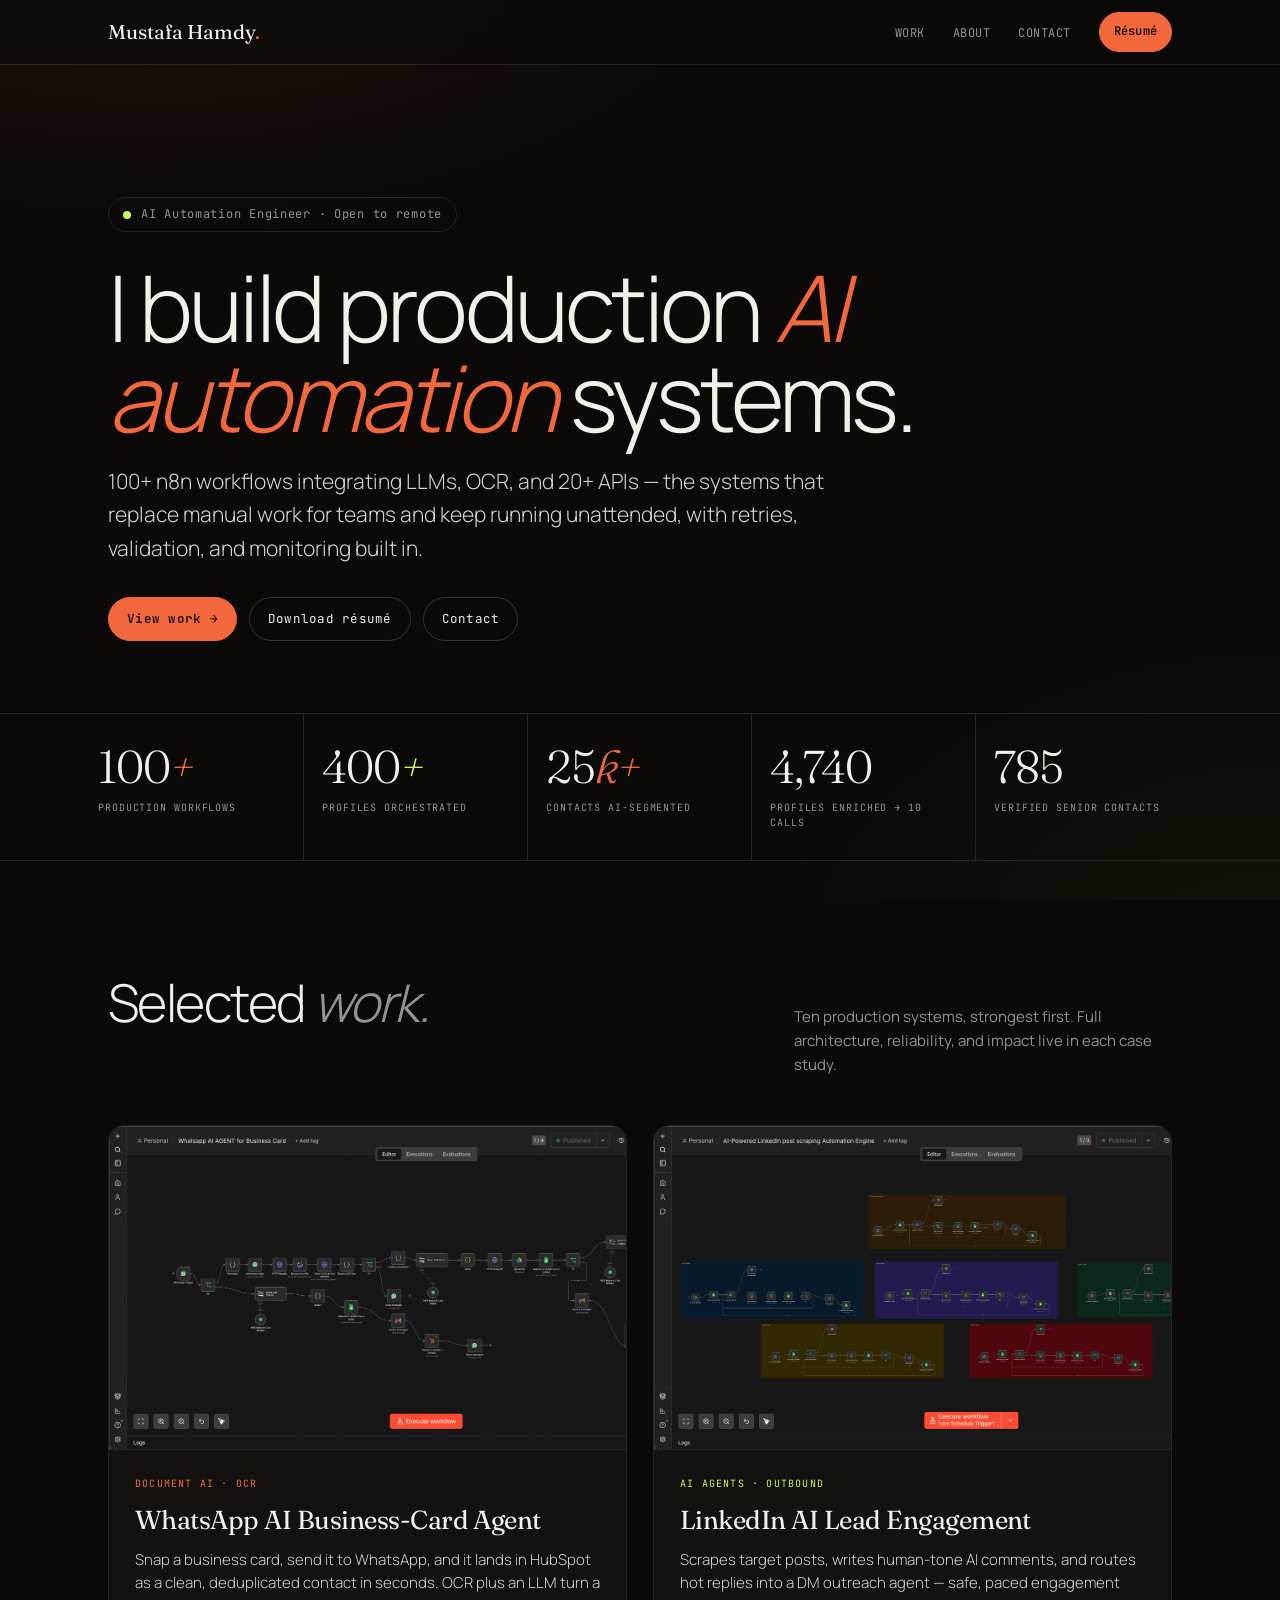
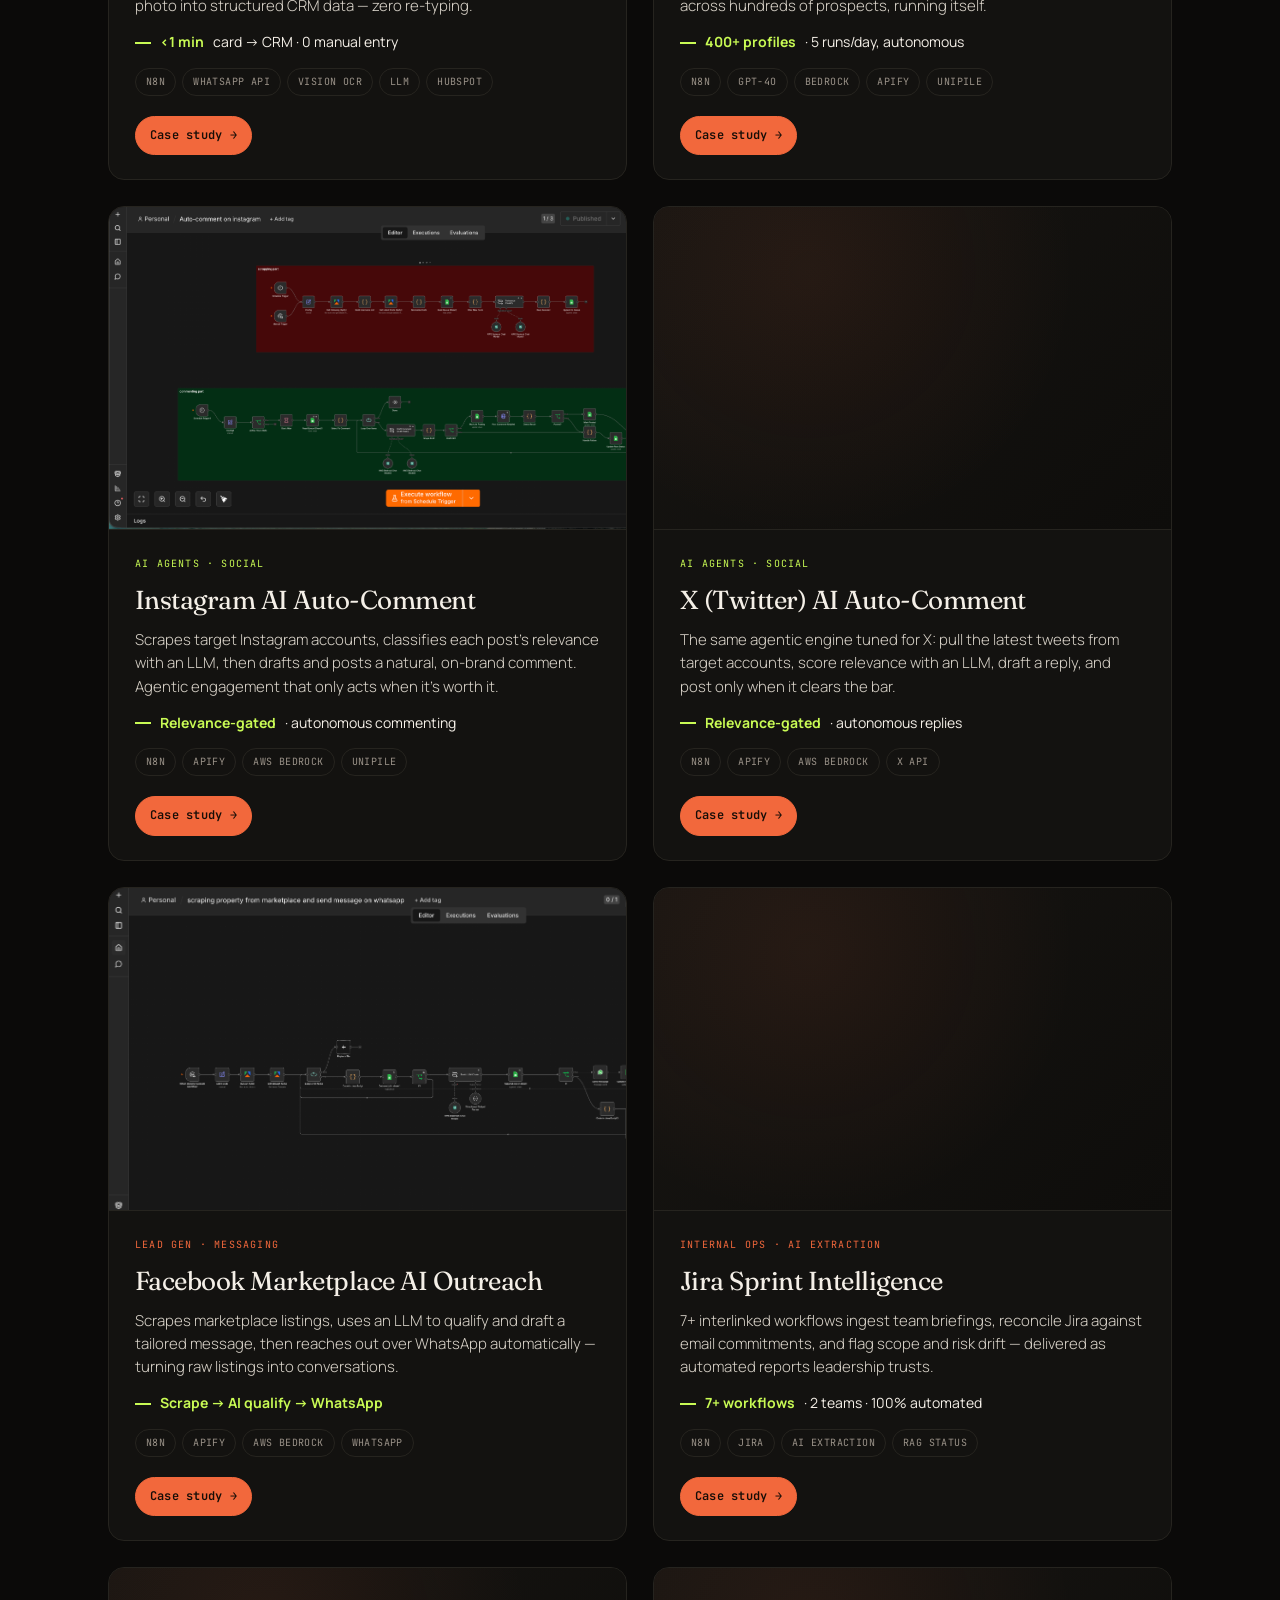
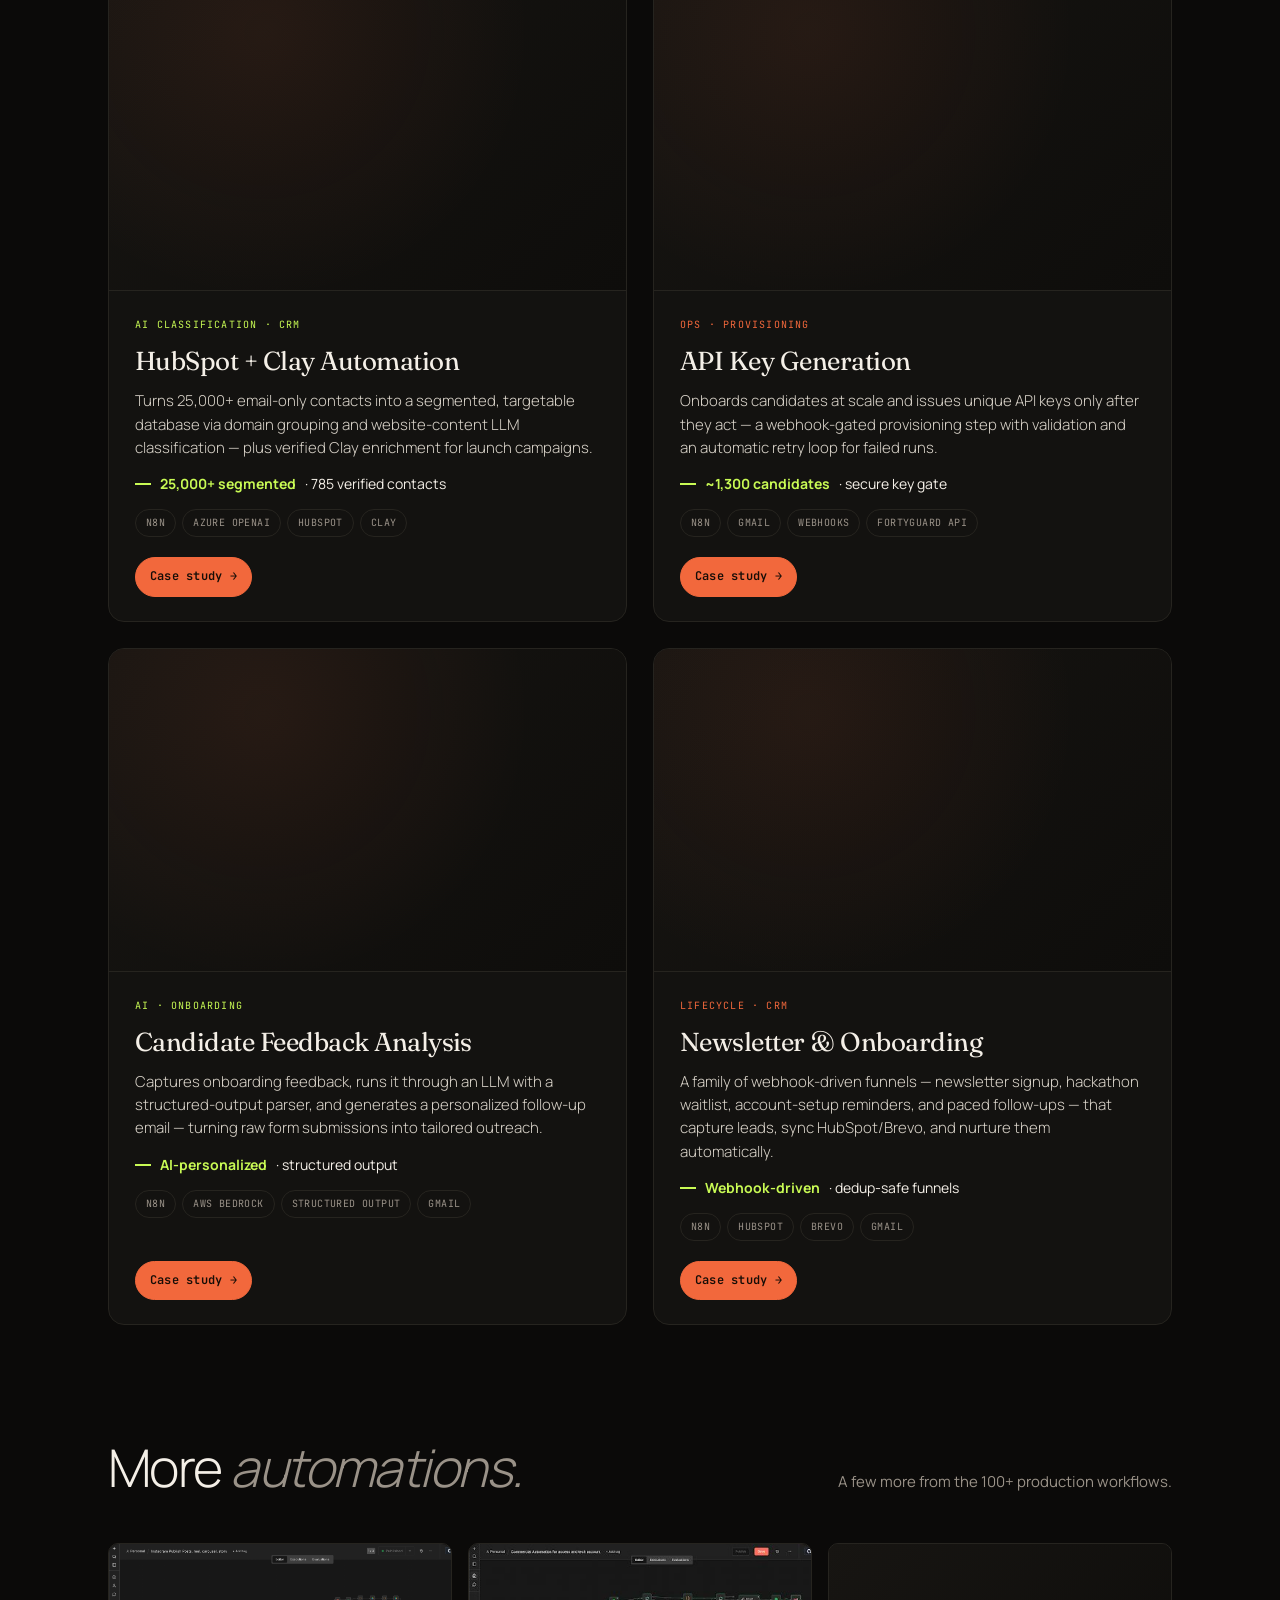
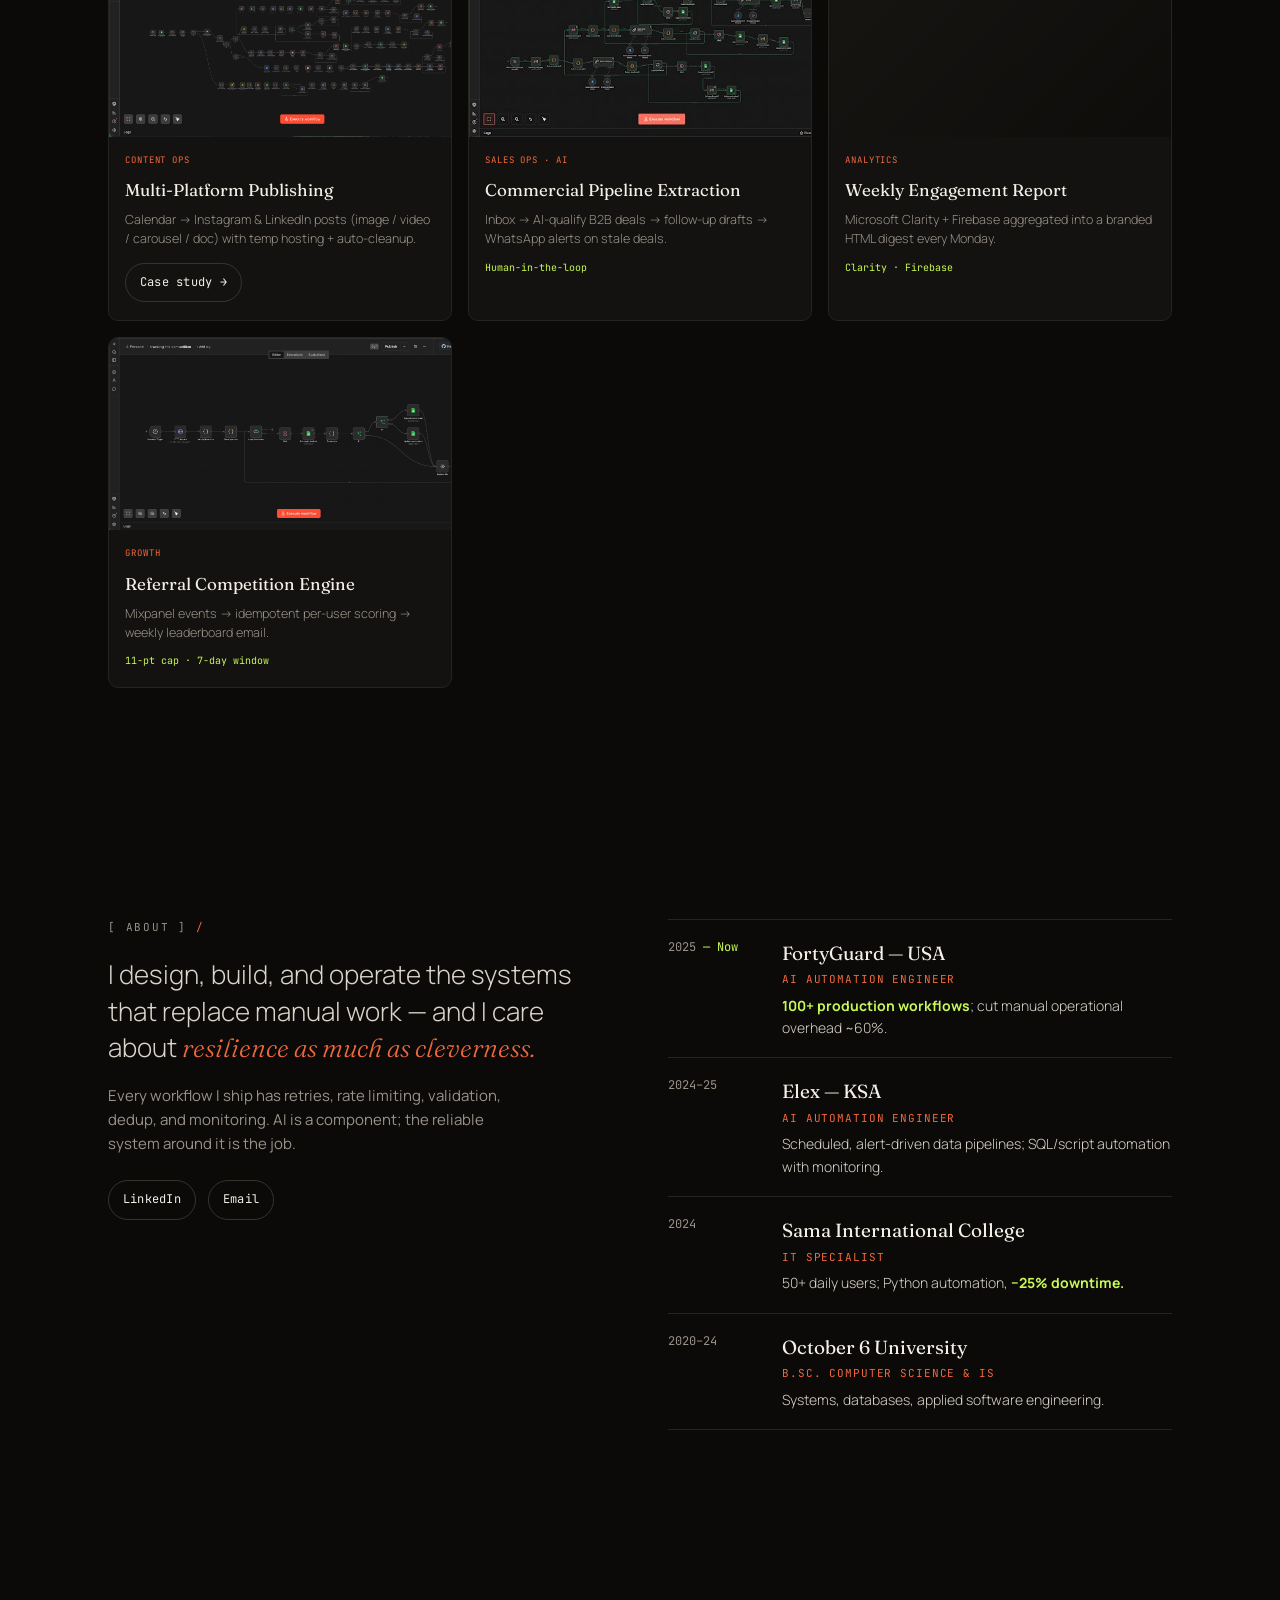
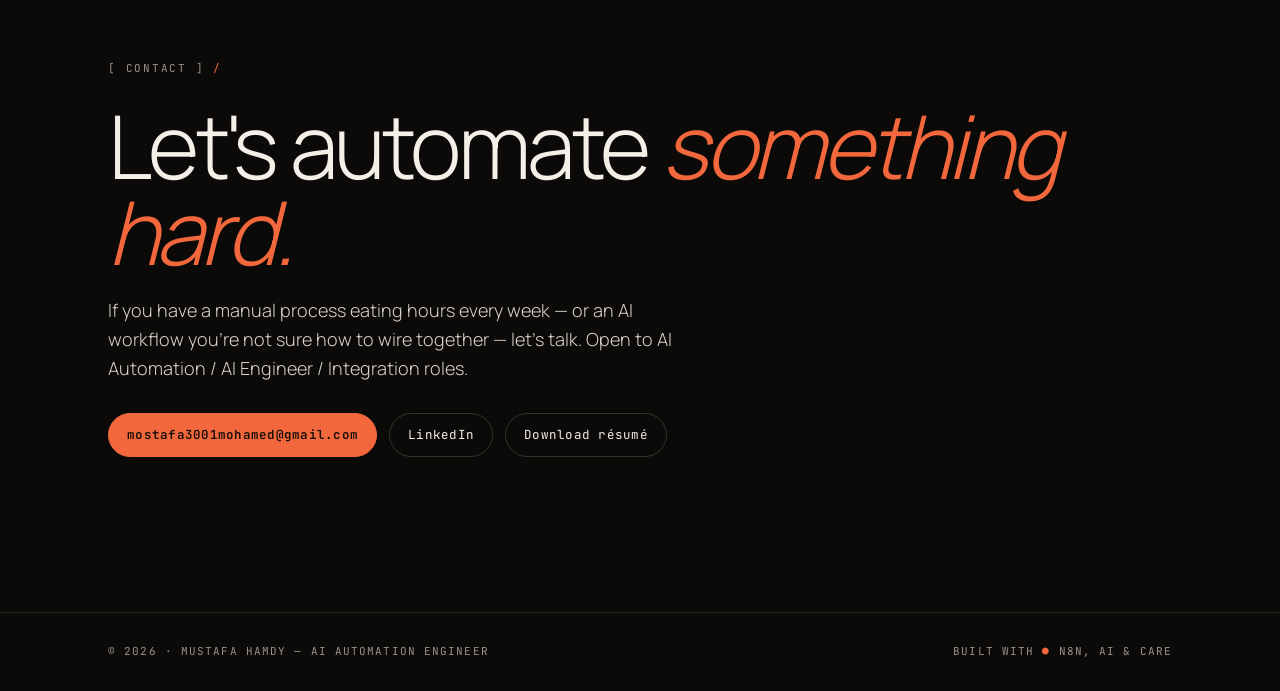
==== commit c8dea5af: "Update workflow count 40+ -> 100+ across portfolio and CV Co-Authored-By: Claude Opus 4.8 <noreply@a" ====
--- a/index.html
+++ b/index.html
@@ -4,10 +4,10 @@
 <meta charset="UTF-8" />
 <meta name="viewport" content="width=device-width, initial-scale=1.0" />
 <title>Mustafa Hamdy — AI Automation Engineer</title>
-<meta name="description" content="AI Automation Engineer building production AI systems — 40+ n8n workflows integrating LLMs, OCR, and 20+ APIs. Scannable case studies with architecture, metrics, and business impact." />
+<meta name="description" content="AI Automation Engineer building production AI systems — 100+ n8n workflows integrating LLMs, OCR, and 20+ APIs. Scannable case studies with architecture, metrics, and business impact." />
 <meta name="theme-color" content="#0b0a09" />
 <meta property="og:title" content="Mustafa Hamdy — AI Automation Engineer" />
-<meta property="og:description" content="Production AI automation systems: 40+ n8n workflows, LLMs, OCR, 20+ integrations — built to survive production." />
+<meta property="og:description" content="Production AI automation systems: 100+ n8n workflows, LLMs, OCR, 20+ integrations — built to survive production." />
 <meta property="og:type" content="website" />
 <meta property="og:url" content="https://mostafa3001hamdy.github.io/Mustafa-Portfolio/" />
 <link rel="preconnect" href="https://fonts.googleapis.com">
@@ -37,7 +37,7 @@
   <div class="wrap">
     <div class="tagpill"><span class="pulse" aria-hidden="true"></span>AI Automation Engineer · Open to remote</div>
     <h1>I build production <span class="hero-ac">AI automation</span> systems.</h1>
-    <p class="sub">40+ n8n workflows integrating LLMs, OCR, and 20+ APIs — the systems that replace manual work for teams and keep running unattended, with retries, validation, and monitoring built in.</p>
+    <p class="sub">100+ n8n workflows integrating LLMs, OCR, and 20+ APIs — the systems that replace manual work for teams and keep running unattended, with retries, validation, and monitoring built in.</p>
     <div class="actions">
       <a class="btn primary" href="#work">View work →</a>
       <a class="btn ghost" href="Mustafa-Hamdy-CV.pdf" download>Download résumé</a>
@@ -50,7 +50,7 @@
 <section class="metrics" style="padding:0">
   <div class="wrap" style="padding:0">
     <div class="row">
-      <div class="m"><div class="n">40<em>+</em></div><div class="l">Production workflows</div></div>
+      <div class="m"><div class="n">100<em>+</em></div><div class="l">Production workflows</div></div>
       <div class="m"><div class="n">400<em>+</em></div><div class="l">Profiles orchestrated</div></div>
       <div class="m"><div class="n">25<em>k+</em></div><div class="l">Contacts AI-segmented</div></div>
       <div class="m"><div class="n">4,740</div><div class="l">Profiles enriched → 10 calls</div></div>
@@ -207,7 +207,7 @@
   <div class="wrap">
     <div class="shead reveal">
       <h2>More <em>automations.</em></h2>
-      <p>A few more from the 40+ production workflows.</p>
+      <p>A few more from the 100+ production workflows.</p>
     </div>
     <div class="mini reveal">
       <article class="mcard"><div class="shot"><img src="workflows/21-instagram-publishing.png" alt="Multi-platform content publishing workflow" loading="lazy" decoding="async"></div><div class="body"><div class="cat">Content Ops</div><h4>Multi-Platform Publishing</h4><p>Calendar → Instagram &amp; LinkedIn posts (image / video / carousel / doc) with temp hosting + auto-cleanup.</p><div class="cta"><a class="btn sm ghost" href="case/content-publishing.html">Case study →</a></div></div></article>
@@ -232,7 +232,7 @@
         </div>
       </div>
       <ul class="xp reveal">
-        <li><div class="yr">2025<span class="now"> — Now</span></div><div><h4>FortyGuard — USA</h4><div class="role">AI Automation Engineer</div><p><b>40+ production workflows</b>; cut manual operational overhead ~60%.</p></div></li>
+        <li><div class="yr">2025<span class="now"> — Now</span></div><div><h4>FortyGuard — USA</h4><div class="role">AI Automation Engineer</div><p><b>100+ production workflows</b>; cut manual operational overhead ~60%.</p></div></li>
         <li><div class="yr">2024–25</div><div><h4>Elex — KSA</h4><div class="role">AI Automation Engineer</div><p>Scheduled, alert-driven data pipelines; SQL/script automation with monitoring.</p></div></li>
         <li><div class="yr">2024</div><div><h4>Sama International College</h4><div class="role">IT Specialist</div><p>50+ daily users; Python automation, <b>−25% downtime.</b></p></div></li>
         <li><div class="yr">2020–24</div><div><h4>October 6 University</h4><div class="role">B.Sc. Computer Science &amp; IS</div><p>Systems, databases, applied software engineering.</p></div></li>
